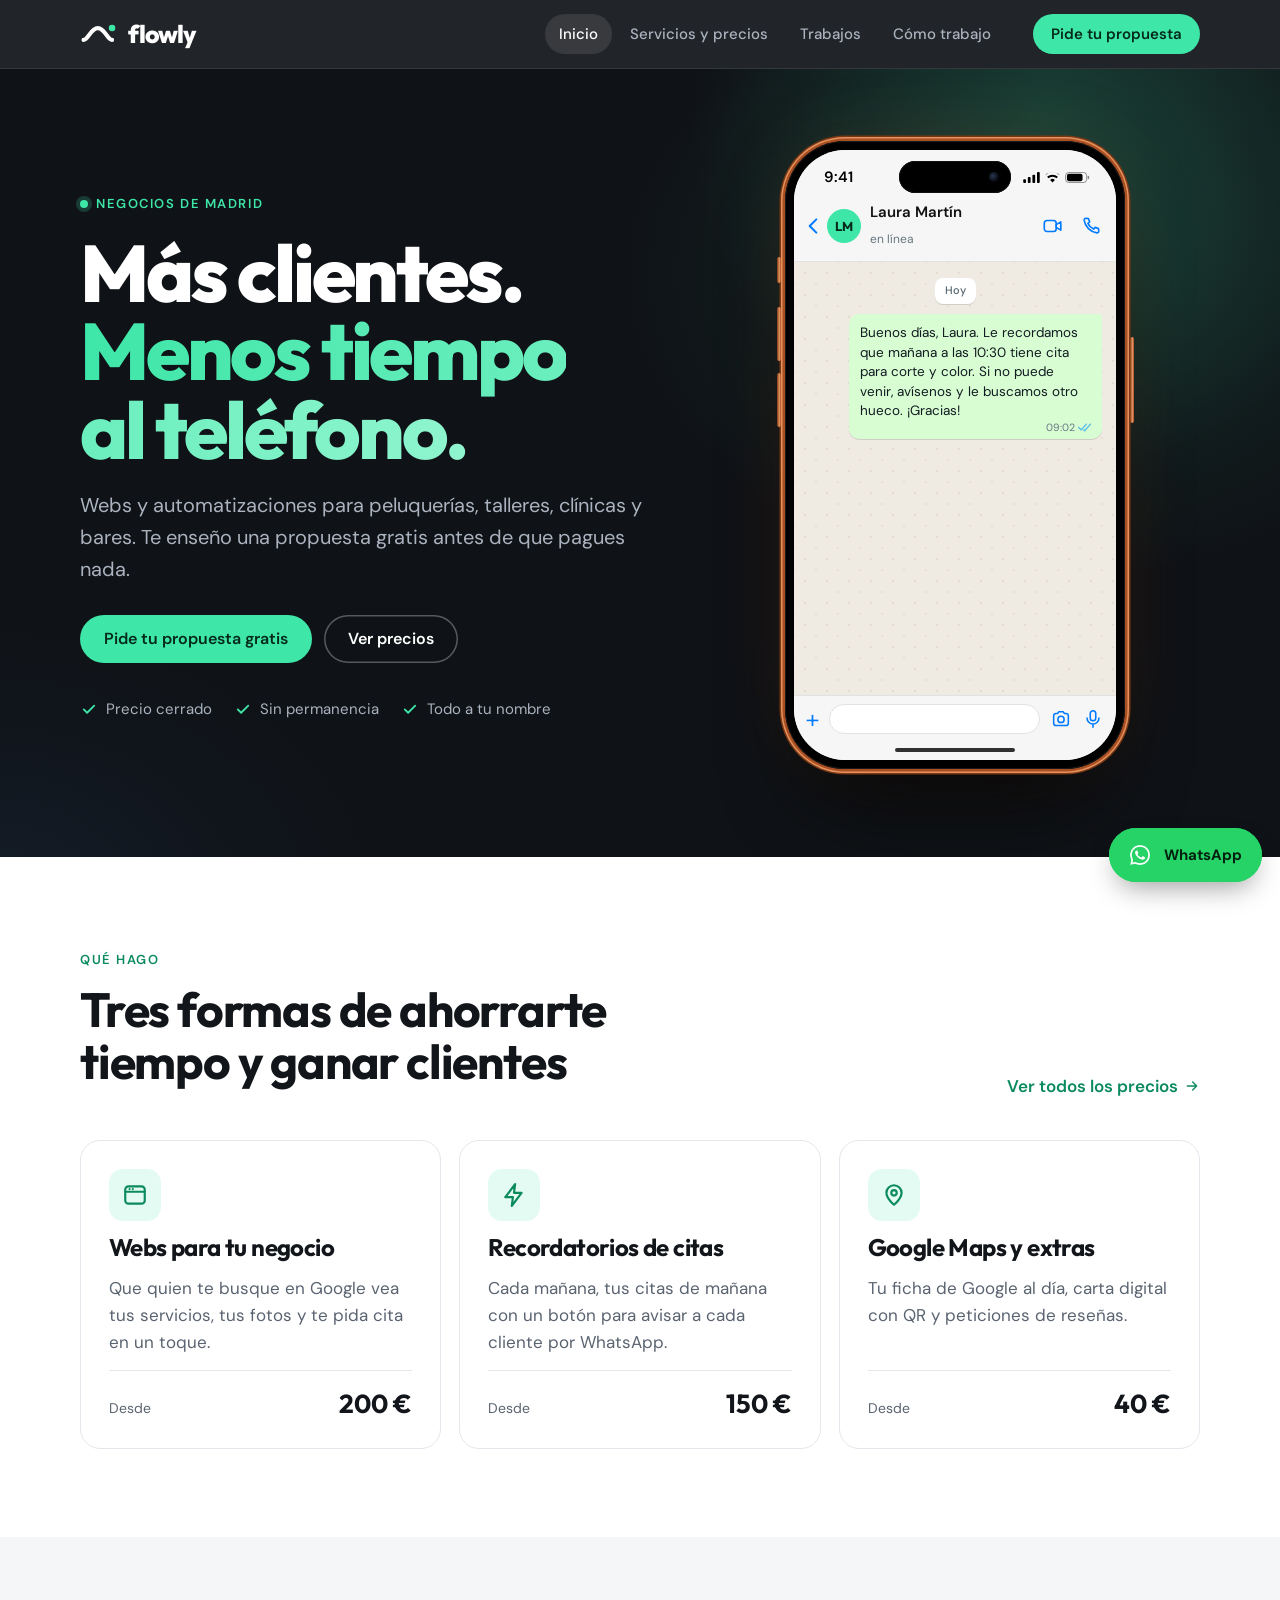
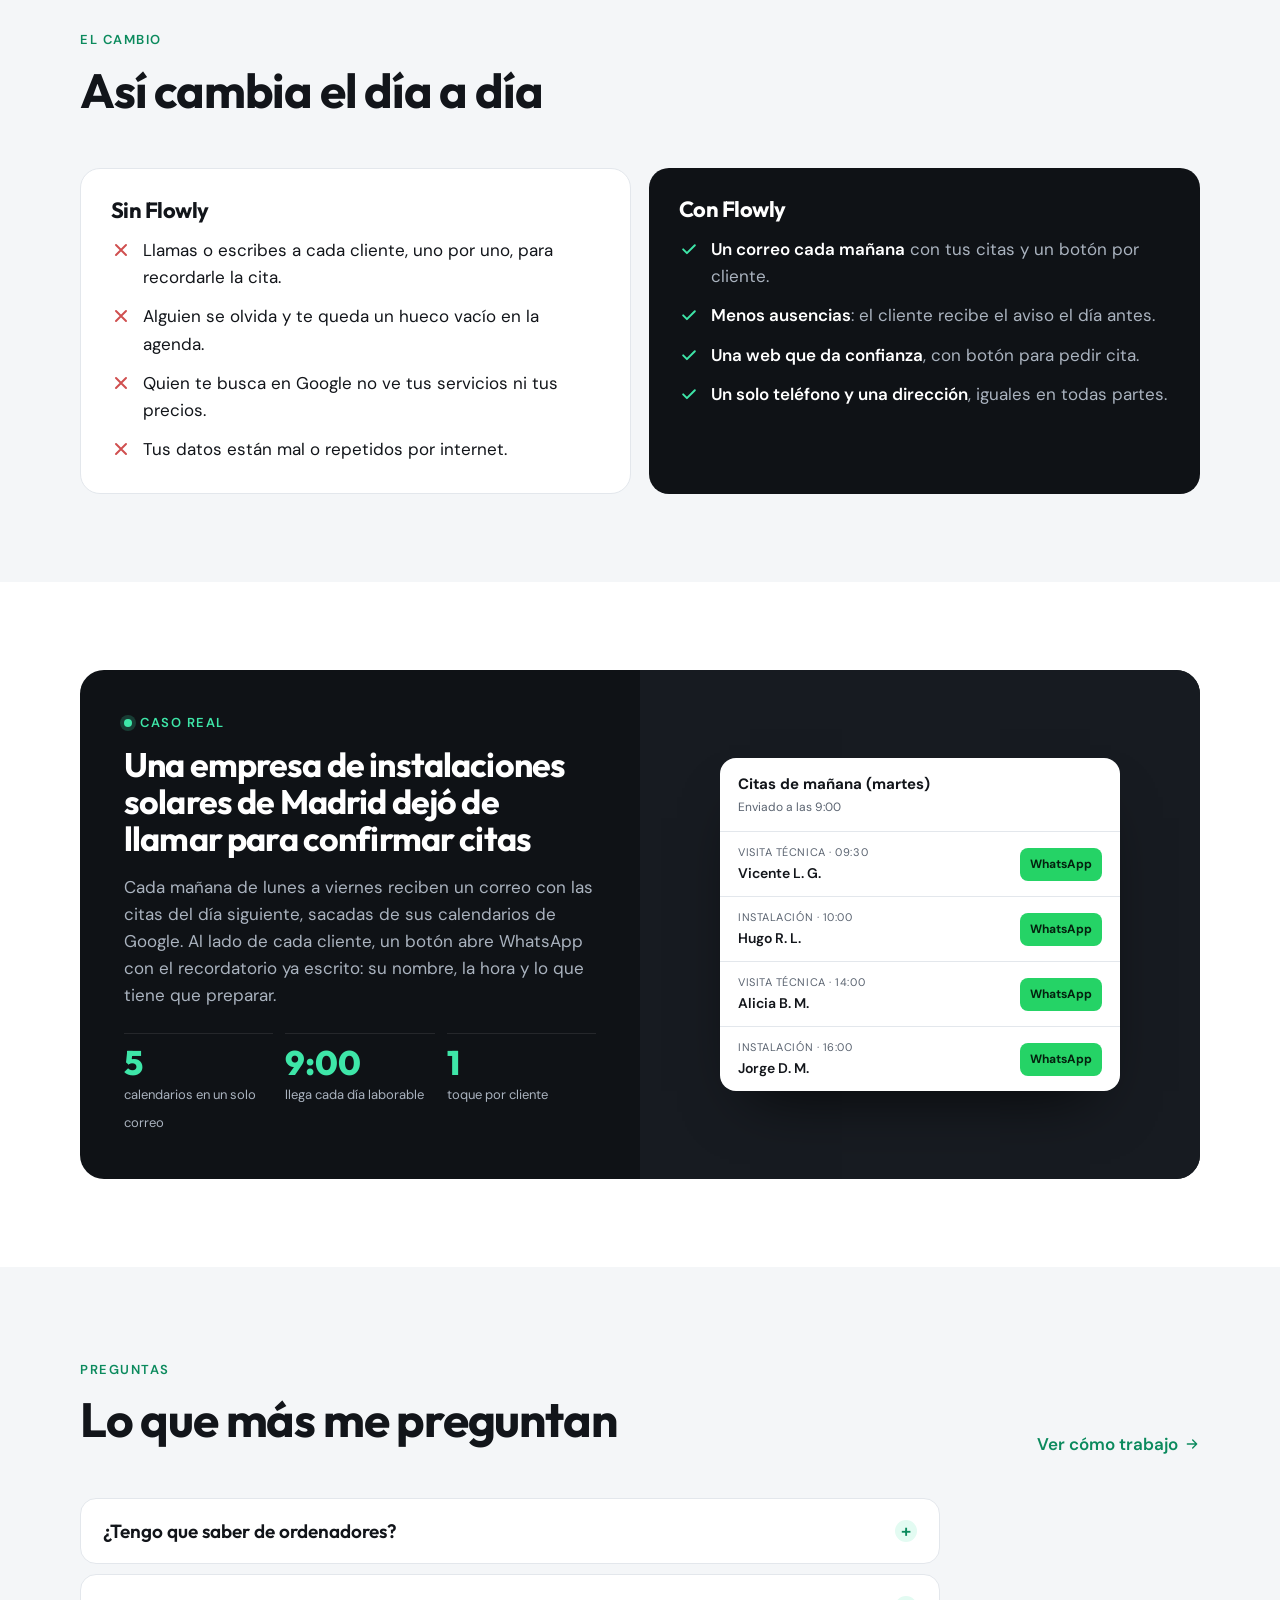
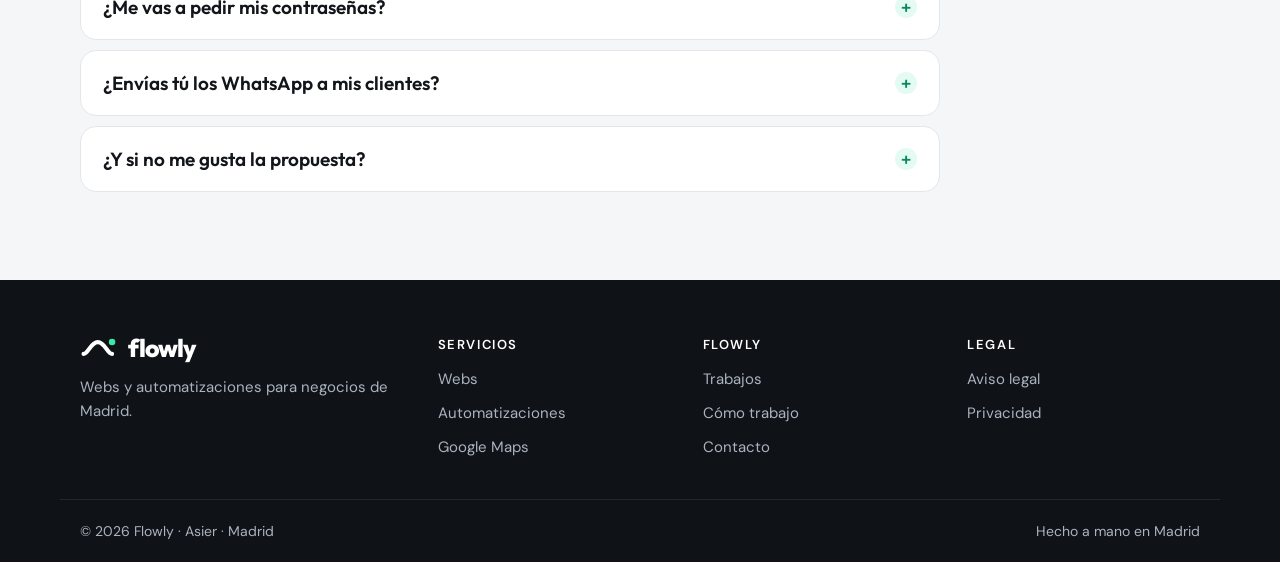
==== index.html @ 25e7a645 "Blindar portada en Safari móvil Co-Authored-By: Claude Opus 5.5 <noreply@anthropic.com> Claude-Sessi" ====
<!doctype html>
<html lang="es">
<head>
<meta charset="utf-8">
<meta name="viewport" content="width=device-width, initial-scale=1, viewport-fit=cover">
<title>Flowly · Webs y automatizaciones para negocios en Madrid</title>
<link rel="canonical" href="https://flowlydesign.es/">
<meta property="og:title" content="Flowly · Webs y automatizaciones para negocios">
<meta property="og:description" content="Webs y automatizaciones para negocios de Madrid. Propuesta gratis y precio cerrado.">
<meta property="og:url" content="https://flowlydesign.es/">
<meta property="og:type" content="website">
<meta property="og:locale" content="es_ES">
<meta name="theme-color" content="#0f1216">
<link rel="icon" href="data:image/svg+xml,%3Csvg xmlns='http://www.w3.org/2000/svg' viewBox='0 0 64 64'%3E%3Crect width='64' height='64' rx='14' fill='%230f1216'/%3E%3Cpath d='M10 44 C 20 44, 24 22, 34 22 S 46 40, 52 40' stroke='white' stroke-width='7' fill='none' stroke-linecap='round'/%3E%3Ccircle cx='52' cy='22' r='5.5' fill='%233ee6a8'/%3E%3C/svg%3E">
<script type="application/ld+json">{"@context": "https://schema.org", "@type": "ProfessionalService", "name": "Flowly", "url": "https://flowlydesign.es/", "description": "Webs y automatizaciones para negocios de Madrid.", "email": "flowlydesigns@gmail.com", "telephone": "+34695579930", "areaServed": "Madrid", "address": {"@type": "PostalAddress", "addressLocality": "Madrid", "addressCountry": "ES"}, "priceRange": "€€"}</script>
<meta name="description" content="Flowly: webs y automatizaciones para negocios de Madrid. Propuesta gratis y precio cerrado.">
<link rel="preconnect" href="https://fonts.googleapis.com">
<link rel="stylesheet" href="https://fonts.googleapis.com/css2?family=Outfit:wght@500;600;700;800&family=DM+Sans:opsz,wght@9..40,400;9..40,500;9..40,600;9..40,700&display=swap">
<style>
[hidden]{display:none!important}*,*::before,*::after{box-sizing:border-box}body{margin:0}
/* Web de varias páginas (vistas): cabecera fija con menú, cada vista con su portada; marca oscura + menta */
:root{
  --bg:#ffffff; --soft:#f4f6f8; --soft-2:#eceff3; --ink:#12151a; --ink-2:#2a3038; --muted:#5a6370; --line:#e3e7ec;
  --dark:#0f1216; --dark-2:#171b21; --dark-3:#20262e; --on-dark:#ffffff; --on-dark-muted:#aab3bf; --dark-line:rgba(255,255,255,.09);
  --mint:#3ee6a8; --mint-2:#2bd194; --mint-ink:#052a1c; --mint-soft:#e3fbf2; --accent:#0b8a5d; --wa:#25D366;
  --display:"Outfit",system-ui,-apple-system,sans-serif; --body:"DM Sans",system-ui,-apple-system,sans-serif;
  --r:16px; --shadow:0 1px 2px rgba(16,24,40,.04),0 12px 32px -12px rgba(16,24,40,.16);
  color-scheme:light;
}
@media (prefers-color-scheme:dark){:root:not([data-theme="light"]){
  --bg:#0d1014; --soft:#141820; --soft-2:#1a1f28; --ink:#eef2f6; --ink-2:#d3d9e0; --muted:#a0aab6; --line:#252c36;
  --dark:#080a0d; --dark-2:#12161c; --dark-3:#1b2129; --mint-soft:#0f2a20; --accent:#3ee6a8; --shadow:0 1px 2px rgba(0,0,0,.3),0 12px 32px -12px rgba(0,0,0,.6); color-scheme:dark}}
:root[data-theme="dark"]{--bg:#0d1014; --soft:#141820; --soft-2:#1a1f28; --ink:#eef2f6; --ink-2:#d3d9e0; --muted:#a0aab6; --line:#252c36; --dark:#080a0d; --dark-2:#12161c; --dark-3:#1b2129; --mint-soft:#0f2a20; --accent:#3ee6a8; --shadow:0 1px 2px rgba(0,0,0,.3),0 12px 32px -12px rgba(0,0,0,.6); color-scheme:dark}
*{box-sizing:border-box}
body{background:var(--bg);color:var(--ink);font:400 17px/1.6 var(--body);-webkit-font-smoothing:antialiased}
img,svg{max-width:100%}
a{color:var(--accent)}
:focus-visible{outline:3px solid var(--mint);outline-offset:3px;border-radius:8px}
h1,h2,h3,h4{font-family:var(--display);letter-spacing:-.025em;text-wrap:balance;margin:0;line-height:1.08}
p{margin:0}
.in{max-width:1160px;margin:0 auto;padding-left:max(20px,env(safe-area-inset-left,0px));padding-right:max(20px,env(safe-area-inset-right,0px))}
.sr{position:absolute;width:1px;height:1px;overflow:hidden;clip:rect(0 0 0 0);white-space:nowrap}

/* botones */
.btn{display:inline-flex;align-items:center;justify-content:center;gap:9px;font:600 16px/1 var(--body);text-decoration:none;border-radius:999px;padding:15px 24px;border:0;cursor:pointer;white-space:nowrap;min-height:48px}
.btn svg{width:18px;height:18px;flex:none}
.btn-mint{background:var(--mint);color:var(--mint-ink)}
.btn-dark{background:var(--ink);color:var(--bg)}
.btn-ghost{background:transparent;color:inherit;box-shadow:inset 0 0 0 1.5px currentColor}
.btn-ghost.on-dark{color:var(--on-dark);box-shadow:inset 0 0 0 1.5px rgba(255,255,255,.3)}
.btn-wa{background:var(--wa);color:#04210f}
.link{display:inline-flex;align-items:center;gap:6px;font-weight:600;text-decoration:none;color:var(--accent)}
.link svg{width:16px;height:16px;transition:transform .2s}
.link:hover svg{transform:translateX(3px)}
@media (prefers-reduced-motion:no-preference){.btn{transition:transform .18s,filter .18s,box-shadow .18s}.btn:hover{transform:translateY(-2px);filter:brightness(1.05)}}

/* cabecera */
body::before{content:"";position:fixed;inset:0 0 auto;height:env(safe-area-inset-top,0px);z-index:41;background:var(--dark)}
header{position:sticky;top:env(safe-area-inset-top,0px);z-index:40;background:color-mix(in srgb,var(--dark) 92%,transparent);backdrop-filter:saturate(1.4) blur(12px);-webkit-backdrop-filter:saturate(1.4) blur(12px);color:var(--on-dark);border-bottom:1px solid var(--dark-line)}
header .in{display:flex;align-items:center;gap:28px;height:68px}
.logo{display:flex;align-items:center;gap:10px;color:inherit;text-decoration:none;font:800 25px/1 var(--display);letter-spacing:-.05em}
.logo svg{width:38px;height:24px}
.nav{display:flex;gap:4px;margin-left:auto}
.nav a{color:var(--on-dark-muted);text-decoration:none;font-size:15px;font-weight:500;padding:8px 14px;border-radius:999px}
.nav a:hover{color:var(--on-dark);background:rgba(255,255,255,.06)}
.nav a[aria-current="page"]{color:var(--on-dark);background:rgba(255,255,255,.1)}
header .btn{padding:11px 18px;min-height:40px;font-size:15px}
.burger{display:none;margin-left:auto;width:44px;height:44px;border:0;border-radius:12px;background:rgba(255,255,255,.08);color:var(--on-dark);cursor:pointer;place-items:center}
.burger svg{width:22px;height:22px}
.burger path{transition:transform .4s cubic-bezier(.2,.7,.2,1),opacity .25s;transform-box:fill-box;transform-origin:center}
.burger[aria-expanded="true"] .l1{transform:translateY(5px) rotate(45deg)}
.burger[aria-expanded="true"] .l2{opacity:0;transform:scaleX(.2)}
.burger[aria-expanded="true"] .l3{transform:translateY(-5px) rotate(-45deg)}
header{transition:box-shadow .3s}
header.scrolled{box-shadow:0 10px 30px -18px rgba(0,0,0,.6)}
.mnav,header .mnav.in{display:none}
@media (max-width:900px){
  .nav,header .btn{display:none}
  .burger{display:grid}
  .mnav{display:flex;flex-direction:column;gap:4px;background:var(--dark);border-bottom:1px solid var(--dark-line);padding-block:8px 18px}
  .mnav a{color:var(--on-dark);text-decoration:none;font:600 20px var(--display);padding:12px 0;border-bottom:1px solid var(--dark-line)}
  .mnav a[aria-current="page"]{color:var(--mint)}
  .mnav .btn{margin-top:14px;align-self:stretch}
  header .mnav.in{height:auto;align-items:stretch;gap:4px}
  header .mnav.in{display:flex;max-height:0;overflow:hidden;padding-block:0;border-bottom-color:transparent;visibility:hidden;transition:max-height .5s cubic-bezier(.2,.7,.2,1),padding .5s cubic-bezier(.2,.7,.2,1),border-color .5s,visibility 0s .5s}
  header .mnav.in.open{max-height:520px;padding-block:8px 18px;border-bottom-color:var(--dark-line);visibility:visible;transition:max-height .55s cubic-bezier(.2,.7,.2,1),padding .55s cubic-bezier(.2,.7,.2,1),border-color .5s,visibility 0s}
  .mnav a{opacity:0;transform:translateY(-10px);transition:opacity .3s,transform .3s}
  .mnav.open a{opacity:1;transform:none;transition:opacity .45s,transform .5s cubic-bezier(.2,.7,.2,1);transition-delay:calc(var(--i,0)*45ms + 90ms)}
  .mnav .btn{display:inline-flex!important}
}

/* vistas */
.view{animation:none}
@media (prefers-reduced-motion:no-preference){.view.enter{animation:enter .45s cubic-bezier(.2,.7,.2,1)}}
@keyframes enter{from{opacity:.0;transform:translateY(10px)}to{opacity:1;transform:none}}

/* portadas */
.hero{background:var(--dark);color:var(--on-dark);position:relative;overflow:hidden}
.hero::before{content:"";position:absolute;inset:-40% -10% auto auto;width:720px;height:720px;border-radius:50%;background:radial-gradient(closest-side,rgba(62,230,168,.16),transparent);pointer-events:none}
.hero .in{position:relative}
.eyebrow{display:inline-flex;align-items:center;gap:8px;font:600 13px var(--body);letter-spacing:.12em;text-transform:uppercase;color:var(--mint)}
.eyebrow::before{content:"";width:8px;height:8px;border-radius:50%;background:var(--mint);box-shadow:0 0 0 4px rgba(62,230,168,.2)}
.page-hero{padding-block:72px 64px}
.page-hero h1{font-size:clamp(38px,5.6vw,64px);font-weight:700;margin:16px 0 14px;max-width:16ch}
.page-hero p{font-size:19px;color:var(--on-dark-muted);max-width:56ch}
.crumbs{font-size:14px;color:var(--on-dark-muted)}
.crumbs a{color:var(--on-dark-muted);text-decoration:none}
.crumbs a:hover{color:var(--on-dark)}

.home-hero{padding-block:72px 88px}
.home-hero .in{display:grid;grid-template-columns:minmax(0,1.08fr) minmax(0,.92fr);gap:56px;align-items:center}
.home-hero h1{font-size:clamp(44px,6.6vw,80px);font-weight:800;margin:18px 0 20px;letter-spacing:-.04em;line-height:.98}
.home-hero h1 span{color:var(--mint)}
.home-hero .sub{font-size:20px;color:var(--on-dark-muted);max-width:46ch;margin-bottom:30px}
.cta{display:flex;flex-wrap:wrap;gap:12px}
.proof{display:flex;flex-wrap:wrap;gap:10px 22px;margin-top:34px;font-size:15px;color:var(--on-dark-muted)}
.proof span{display:inline-flex;align-items:center;gap:8px}
.proof svg{width:18px;height:18px;color:var(--mint)}
@media (max-width:900px){.home-hero .in{grid-template-columns:minmax(0,1fr)}.home-hero{padding-block:48px 64px}}

/* teléfono */
.device{justify-self:center;position:relative;width:min(100%,360px)}
.phone{background:#0a0c10;border-radius:38px;padding:12px;box-shadow:0 0 0 1.5px #2a313b,0 40px 80px -30px rgba(0,0,0,.8)}
.screen{background:#0b141a;border-radius:28px;overflow:hidden;min-height:540px;display:flex;flex-direction:column}
.wa-head{background:#1f2c34;color:#e9edef;display:flex;align-items:center;gap:10px;padding:14px 16px}
.av{width:36px;height:36px;border-radius:50%;background:var(--mint);color:var(--mint-ink);display:grid;place-items:center;font:700 15px var(--display);flex:none}
.wa-head b{display:block;font-size:15px;font-weight:600}
.wa-head small{font-size:12px;color:#8696a0}
.chat{flex:1;padding:16px 14px;display:flex;flex-direction:column;gap:10px;background:#0b141a;background-image:radial-gradient(rgba(255,255,255,.035) 1px,transparent 1px);background-size:18px 18px}
.day{align-self:center;font-size:11px;color:#8696a0;background:#182229;border-radius:8px;padding:4px 10px}
.msg{max-width:86%;font-size:14px;line-height:1.45;padding:9px 11px 18px;border-radius:10px;position:relative;color:#e9edef}
.msg.out{align-self:flex-end;background:#005c4b;border-top-right-radius:2px}
.msg.in{align-self:flex-start;background:#202c33;border-top-left-radius:2px}
.msg time{position:absolute;right:9px;bottom:4px;font-size:10.5px;color:rgba(233,237,239,.6)}
.float{position:absolute;left:-46px;bottom:70px;background:var(--bg);color:var(--ink);border-radius:16px;padding:14px 16px;box-shadow:var(--shadow);display:flex;gap:12px;align-items:center;max-width:250px}
.float .ic{width:40px;height:40px;border-radius:12px;background:var(--mint-soft);color:var(--accent);display:grid;place-items:center;flex:none}
.float .ic svg{width:22px;height:22px}
.float b{display:block;font:700 15px var(--display)}
.float small{font-size:13px;color:var(--muted)}
@media (max-width:520px){.float{left:auto;right:-6px;bottom:-26px}}
@media (prefers-reduced-motion:no-preference){.phone{animation:bob 7s ease-in-out infinite}@keyframes bob{50%{transform:translateY(-8px)}}}

/* secciones */
section{padding-block:88px}
.soft{background:var(--soft)}
.sec-head{display:flex;flex-wrap:wrap;align-items:flex-end;justify-content:space-between;gap:16px 40px;margin-bottom:40px}
.sec-head>div{max-width:640px}
.sec-head h2{font-size:clamp(32px,4.2vw,48px);font-weight:700;margin:12px 0 12px}
.sec-head p{color:var(--muted);font-size:18px}
.kicker{font:600 13px var(--body);letter-spacing:.12em;text-transform:uppercase;color:var(--accent)}

/* tarjetas de servicio (inicio) */
.svc-grid{display:grid;grid-template-columns:repeat(3,minmax(0,1fr));gap:18px}
@media (max-width:900px){.svc-grid{grid-template-columns:1fr}}
.svc{background:var(--bg);border:1px solid var(--line);border-radius:20px;padding:28px;display:flex;flex-direction:column;gap:14px;text-decoration:none;color:inherit;transition:border-color .2s,box-shadow .2s,transform .2s}
.svc:hover{border-color:color-mix(in srgb,var(--mint) 60%,var(--line));box-shadow:var(--shadow);transform:translateY(-3px)}
.svc .ic{width:52px;height:52px;border-radius:14px;background:var(--mint-soft);color:var(--accent);display:grid;place-items:center}
.svc .ic svg{width:26px;height:26px}
.svc h3{font-size:24px}
.svc p{color:var(--muted)}
.svc .from{margin-top:auto;display:flex;align-items:baseline;justify-content:space-between;gap:12px;padding-top:16px;border-top:1px solid var(--line)}
.svc .from small{color:var(--muted);font-size:14px}
.svc .from b{font:700 26px var(--display)}

/* antes / después */
.ba{display:grid;grid-template-columns:repeat(2,minmax(0,1fr));gap:18px}
@media (max-width:760px){.ba{grid-template-columns:1fr}}
.ba-col{border-radius:20px;padding:30px;display:flex;flex-direction:column;gap:14px}
.ba-col.before{background:var(--bg);border:1px solid var(--line)}
.ba-col.after{background:var(--dark);color:var(--on-dark)}
.ba-col h3{font-size:22px;display:flex;align-items:center;gap:10px}
.ba-col ul{list-style:none;margin:0;padding:0;display:flex;flex-direction:column;gap:12px}
.ba-col li{display:flex;gap:12px;align-items:flex-start}
.ba-col li svg{width:20px;height:20px;flex:none;margin-top:3px}
.before li svg{color:#d05050}
.after li svg{color:var(--mint)}
.after li{color:var(--on-dark-muted)}
.after li b{color:var(--on-dark);font-weight:600}

/* caso real */
.case-real{display:grid;grid-template-columns:minmax(0,1fr) minmax(0,1fr);gap:0;border-radius:24px;overflow:hidden;background:var(--dark);color:var(--on-dark)}
.case-real .txt{padding:44px;display:flex;flex-direction:column;gap:16px}
.case-real h3{font-size:clamp(26px,3vw,34px)}
.case-real p{color:var(--on-dark-muted)}
.stats{display:grid;grid-template-columns:repeat(3,minmax(0,1fr));gap:12px;margin-top:8px}
.stat{border-top:1px solid var(--dark-line);padding-top:12px}
.stat b{display:block;font:800 34px/1 var(--display);color:var(--mint)}
.stat small{font-size:13px;color:var(--on-dark-muted)}
.mail{background:var(--dark-2);padding:36px;display:flex;align-items:center;justify-content:center}
.mailbox{width:100%;max-width:400px;background:var(--bg);color:var(--ink);border-radius:16px;box-shadow:0 30px 60px -30px rgba(0,0,0,.8);overflow:hidden}
.mailbox .mh{padding:14px 18px;border-bottom:1px solid var(--line);display:flex;flex-direction:column;gap:2px}
.mailbox .mh b{font-size:15px}
.mailbox .mh small{font-size:12px;color:var(--muted)}
.mrow{padding:12px 18px;border-bottom:1px solid var(--line);display:flex;align-items:center;justify-content:space-between;gap:10px}
.mrow:last-child{border-bottom:0}
.mrow div{display:flex;flex-direction:column;min-width:0}
.mrow div small{font-size:11px;color:var(--muted);text-transform:uppercase;letter-spacing:.05em}
.mrow div span{font-size:14px;font-weight:600;white-space:nowrap;overflow:hidden;text-overflow:ellipsis}
.mrow .wabtn{flex:none;background:var(--wa);color:#04210f;font-size:12px;font-weight:700;border-radius:8px;padding:7px 10px}
@media (max-width:900px){.case-real{grid-template-columns:1fr}.case-real .txt{padding:32px}.mail{padding:24px}}

/* banda CTA */
.band{background:var(--mint);color:var(--mint-ink)}
.band .in{display:flex;flex-wrap:wrap;align-items:center;justify-content:space-between;gap:24px;padding-block:52px}
.band h2{font-size:clamp(28px,3.6vw,42px);font-weight:800;letter-spacing:-.03em}
.band p{margin-top:8px;font-size:18px;opacity:.85}

/* precios */
.tabs{display:inline-flex;gap:4px;background:var(--soft-2);border-radius:999px;padding:5px;margin-bottom:32px;flex-wrap:wrap}
.tabs button{border:0;background:transparent;color:var(--muted);font:600 15px var(--body);padding:11px 20px;border-radius:999px;cursor:pointer;min-height:44px}
.tabs button[aria-selected="true"]{background:var(--bg);color:var(--ink);box-shadow:0 1px 3px rgba(16,24,40,.12)}
.plans{display:grid;grid-template-columns:repeat(3,minmax(0,1fr));gap:18px;align-items:stretch}
@media (max-width:980px){.plans{grid-template-columns:1fr}}
.plan{position:relative;background:var(--bg);border:1px solid var(--line);border-radius:22px;padding:30px;display:flex;flex-direction:column;gap:18px}
.plan.feat{background:var(--dark);color:var(--on-dark);border-color:var(--dark)}
.plan .badge{position:absolute;top:-12px;left:30px;background:var(--mint);color:var(--mint-ink);font-size:12px;font-weight:700;letter-spacing:.06em;text-transform:uppercase;border-radius:999px;padding:5px 12px}
.plan h3{font-size:24px}
.plan .desc{color:var(--muted);font-size:15px;min-height:48px}
.plan.feat .desc{color:var(--on-dark-muted)}
.amount{display:flex;align-items:baseline;gap:8px;flex-wrap:wrap}
.amount b{font:800 52px/1 var(--display);letter-spacing:-.03em;font-variant-numeric:tabular-nums}
.amount small{font-size:15px;color:var(--muted)}
.plan.feat .amount small{color:var(--on-dark-muted)}
.plan ul{list-style:none;margin:0;padding:18px 0 0;border-top:1px solid var(--line);display:flex;flex-direction:column;gap:11px;font-size:15px}
.plan.feat ul{border-color:var(--dark-line)}
.plan li{display:flex;gap:10px;align-items:flex-start}
.plan li svg{width:18px;height:18px;flex:none;margin-top:3px;color:var(--accent)}
.plan.feat li svg{color:var(--mint)}
.plan .btn{margin-top:auto}
.extras{margin-top:40px;display:grid;grid-template-columns:repeat(2,minmax(0,1fr));gap:18px}
@media (max-width:760px){.extras{grid-template-columns:1fr}}
.extra{border:1px solid var(--line);border-radius:18px;padding:22px 24px;display:flex;justify-content:space-between;align-items:center;gap:16px;background:var(--bg)}
.extra div{display:flex;flex-direction:column;min-width:0}
.extra b{font-weight:600;font-size:18px}
.extra small{color:var(--muted);font-size:15px}
.extra .p{font:700 26px var(--display);white-space:nowrap}
.fine{margin-top:22px;font-size:14px;color:var(--muted)}

/* calculadora */
.calc{display:grid;grid-template-columns:minmax(0,1.3fr) minmax(0,.7fr);gap:24px;align-items:start}
@media (max-width:900px){.calc{grid-template-columns:1fr}}
.opts{display:flex;flex-direction:column;gap:10px}
.opt{display:flex;align-items:center;gap:14px;background:var(--bg);border:1.5px solid var(--line);border-radius:16px;padding:16px 18px;cursor:pointer;transition:border-color .15s,background .15s}
.opt:has(input:checked){border-color:var(--accent);background:var(--mint-soft)}
.opt input{width:22px;height:22px;accent-color:var(--accent);flex:none}
.opt div{flex:1;display:flex;flex-direction:column;min-width:0}
.opt b{font-weight:600}
.opt small{color:var(--muted);font-size:14px}
.opt .p{font:700 19px var(--display);white-space:nowrap}
.total{position:sticky;top:96px;background:var(--dark);color:var(--on-dark);border-radius:20px;padding:28px;display:flex;flex-direction:column;gap:14px}
.total .lbl{font-size:14px;color:var(--on-dark-muted)}
.total .sum{font:800 56px/1 var(--display);letter-spacing:-.03em;font-variant-numeric:tabular-nums}
.total .mo{color:var(--mint);font-weight:600;min-height:1.6em}
.total .save{font-size:14px;color:var(--on-dark-muted);min-height:1.4em}

/* trabajos */
.filters{display:flex;flex-wrap:wrap;gap:8px;margin-bottom:28px}
.filters button{border:1.5px solid var(--line);background:var(--bg);color:var(--ink);font:600 15px var(--body);padding:10px 18px;border-radius:999px;cursor:pointer;min-height:44px}
.filters button[aria-pressed="true"]{background:var(--ink);border-color:var(--ink);color:var(--bg)}
.works{display:grid;grid-template-columns:repeat(2,minmax(0,1fr));gap:22px}
@media (max-width:820px){.works{grid-template-columns:1fr}}
.work{background:var(--bg);border:1px solid var(--line);border-radius:22px;overflow:hidden;display:flex;flex-direction:column}
.browser{background:var(--b1);padding:22px 22px 0;aspect-ratio:16/10;display:flex}
.bwin{flex:1;background:var(--b2);border-radius:12px 12px 0 0;overflow:hidden;display:flex;flex-direction:column;box-shadow:0 20px 40px -20px rgba(0,0,0,.4)}
.bbar{height:28px;background:rgba(0,0,0,.06);display:flex;align-items:center;gap:6px;padding:0 10px;flex:none}
.bbar i{width:8px;height:8px;border-radius:50%;background:rgba(0,0,0,.18)}
.bbar span{margin-left:10px;flex:1;height:14px;border-radius:7px;background:rgba(0,0,0,.07);font-size:9px;line-height:14px;padding-left:8px;color:rgba(0,0,0,.45);font-family:var(--body)}
.bnav{display:flex;align-items:center;justify-content:space-between;padding:10px 16px;font:700 13px var(--display);color:var(--b3)}
.bnav em{font-style:normal;font-size:9px;font-weight:600;color:var(--b2);background:var(--b3);border-radius:999px;padding:4px 9px}
.bhero{padding:8px 16px 0;display:grid;grid-template-columns:1.2fr .8fr;gap:12px;flex:1}
.bhero h4{font:800 clamp(16px,2.4vw,24px)/1.05 var(--display);color:var(--b3);letter-spacing:-.03em}
.bhero p{font-size:9.5px;line-height:1.4;color:var(--b4);margin-top:6px}
.bhero .pill{display:inline-block;margin-top:8px;font-size:9px;font-weight:700;color:var(--b2);background:var(--b3);border-radius:6px;padding:5px 8px}
.bimg{border-radius:10px;background:var(--b5);position:relative;overflow:hidden}
.bimg::after{content:"";position:absolute;inset:auto 10% 12% 10%;height:40%;border-radius:8px;background:rgba(255,255,255,.18)}
.bcards{display:grid;grid-template-columns:repeat(3,minmax(0,1fr));gap:6px;padding:10px 16px 12px}
.bcards span{height:30px;border-radius:6px;background:var(--b6)}
.work-b{padding:24px 26px 26px;display:flex;flex-direction:column;gap:10px}
.chips{display:flex;flex-wrap:wrap;gap:6px}
.chip{font-size:12.5px;font-weight:600;color:var(--accent);background:var(--mint-soft);border-radius:999px;padding:4px 10px}
.chip.g{color:var(--muted);background:var(--soft-2)}
.work h3{font-size:24px}
.work p{color:var(--muted)}
.work details{border-top:1px solid var(--line);margin-top:6px;padding-top:4px}
.work summary{cursor:pointer;list-style:none;font-weight:600;color:var(--accent);padding:8px 0;display:flex;align-items:center;gap:6px}
.work summary::-webkit-details-marker{display:none}
.work summary svg{width:16px;height:16px;transition:transform .2s}
.work details[open] summary svg{transform:rotate(180deg)}
.work details ul{margin:4px 0 6px;padding-left:20px;color:var(--muted);display:flex;flex-direction:column;gap:6px;font-size:15px}
.note-demo{margin-top:22px;font-size:14px;color:var(--muted)}

/* proceso */
.timeline{list-style:none;margin:0;padding:0;display:flex;flex-direction:column;gap:0;max-width:860px}
.timeline li{display:grid;grid-template-columns:56px minmax(0,1fr);gap:22px;position:relative;padding-bottom:40px}
.timeline li:last-child{padding-bottom:0}
.timeline li::before{content:"";position:absolute;left:27px;top:56px;bottom:0;width:2px;background:var(--line)}
.timeline li:last-child::before{display:none}
.num{width:56px;height:56px;border-radius:50%;background:var(--dark);color:var(--mint);display:grid;place-items:center;font:800 22px var(--display)}
.timeline h3{font-size:26px;margin:10px 0 8px;display:flex;flex-wrap:wrap;align-items:center;gap:10px}
.timeline h3 small{font:600 13px var(--body);letter-spacing:.04em;color:var(--accent);background:var(--mint-soft);border-radius:999px;padding:4px 10px}
.timeline p{color:var(--muted);max-width:60ch}
.need{display:grid;grid-template-columns:repeat(3,minmax(0,1fr));gap:18px}
@media (max-width:900px){.need{grid-template-columns:1fr}}
.need div{background:var(--bg);border:1px solid var(--line);border-radius:18px;padding:24px;display:flex;flex-direction:column;gap:8px}
.need .ic{width:44px;height:44px;border-radius:12px;background:var(--mint-soft);color:var(--accent);display:grid;place-items:center}
.need .ic svg{width:22px;height:22px}
.need h3{font-size:20px}
.need p{color:var(--muted);font-size:15px}
.guar{display:grid;grid-template-columns:repeat(3,minmax(0,1fr));gap:28px}
@media (max-width:900px){.guar{grid-template-columns:1fr}}
.guar div{border-top:3px solid var(--mint);padding-top:16px}
.guar h3{font-size:22px;margin-bottom:6px}
.guar p{color:var(--muted)}

/* FAQ */
.faq{display:flex;flex-direction:column;gap:10px;max-width:860px}
.faq details{border:1px solid var(--line);border-radius:16px;background:var(--bg);padding:0 22px}
.faq summary{cursor:pointer;list-style:none;font:600 19px var(--display);padding:20px 36px 20px 0;position:relative}
.faq summary::-webkit-details-marker{display:none}
.faq summary::after{content:"";position:absolute;right:0;top:50%;width:22px;height:22px;margin-top:-11px;background:var(--mint-soft);border-radius:50%;}
.faq summary::before{content:"+";position:absolute;right:6px;top:50%;transform:translateY(-52%);font:600 18px/1 var(--body);color:var(--accent);z-index:1}
.faq details[open] summary::before{content:"–"}
.faq details p{color:var(--muted);padding-bottom:20px;max-width:70ch}

/* contacto */
.contact-grid{display:grid;grid-template-columns:minmax(0,1.15fr) minmax(0,.85fr);gap:28px;align-items:start}
@media (max-width:900px){.contact-grid{grid-template-columns:1fr}}
form.card{background:var(--bg);border:1px solid var(--line);border-radius:22px;padding:30px;display:flex;flex-direction:column;gap:16px;box-shadow:var(--shadow)}
.row2{display:grid;grid-template-columns:repeat(2,minmax(0,1fr));gap:14px}
@media (max-width:560px){.row2{grid-template-columns:1fr}}
label.f{display:flex;flex-direction:column;gap:6px;font-size:14px;font-weight:600;color:var(--ink-2)}
input,select,textarea{font:inherit;font-size:16px;color:var(--ink);background:var(--soft);border:1.5px solid var(--line);border-radius:12px;padding:12px 14px;width:100%}
input:focus,select:focus,textarea:focus{outline:none;border-color:var(--accent);background:var(--bg)}
textarea{min-height:120px;resize:vertical}
.checks{display:flex;flex-wrap:wrap;gap:8px}
.checks label{display:inline-flex;align-items:center;gap:8px;border:1.5px solid var(--line);border-radius:999px;padding:9px 14px;font-size:15px;font-weight:500;cursor:pointer;min-height:44px}
.checks label:has(input:checked){border-color:var(--accent);background:var(--mint-soft);color:var(--accent)}
.checks input{width:auto;accent-color:var(--accent)}
.form-msg{font-size:14px;color:var(--muted);min-height:1.4em}
.form-msg.err{color:#c03b3b}
.side{display:flex;flex-direction:column;gap:14px}
.side .box{background:var(--dark);color:var(--on-dark);border-radius:22px;padding:28px;display:flex;flex-direction:column;gap:14px}
.side .box h3{font-size:24px}
.side .box p{color:var(--on-dark-muted)}
.cline{display:flex;align-items:center;gap:12px;padding:12px 0;border-top:1px solid var(--dark-line)}
.cline .ic{width:40px;height:40px;border-radius:12px;background:rgba(62,230,168,.12);color:var(--mint);display:grid;place-items:center;flex:none}
.cline .ic svg{width:20px;height:20px}
.cline div{display:flex;flex-direction:column;min-width:0}
.cline small{font-size:12px;color:var(--on-dark-muted);text-transform:uppercase;letter-spacing:.08em}
.cline span{font-weight:600;user-select:all;overflow-wrap:anywhere}
.side .mini{border:1px solid var(--line);border-radius:18px;padding:20px 22px;display:flex;flex-direction:column;gap:6px}
.side .mini b{font-family:var(--display);font-size:18px}
.side .mini p{color:var(--muted);font-size:15px}


/* ===== mejoras v5: movimiento suave ===== */
.home-hero::after{content:"";position:absolute;inset:-30%;background:radial-gradient(30% 35% at 70% 35%,rgba(62,230,168,.13),transparent 70%),radial-gradient(28% 32% at 18% 85%,rgba(70,150,255,.08),transparent 70%);pointer-events:none;z-index:0}
.home-hero .in{z-index:1}
@media (prefers-reduced-motion:no-preference){.home-hero::after{animation:drift 16s ease-in-out infinite alternate}@keyframes drift{to{transform:translate(-6%,4%) rotate(8deg)}}}
.home-hero h1 span{background:linear-gradient(90deg,var(--mint),#8ff5cf,var(--mint));background-size:200% 100%;-webkit-background-clip:text;background-clip:text;color:transparent}
@media (prefers-reduced-motion:no-preference){.home-hero h1 span{animation:shine 6s linear infinite}@keyframes shine{to{background-position:-200% 0}}}
/* chat animado */
.typing{align-self:flex-start;background:#202c33;border-radius:10px;border-top-left-radius:2px;padding:12px 14px;display:flex;gap:4px}
.typing.me{align-self:flex-end;background:#005c4b;border-radius:10px;border-top-right-radius:2px}
.typing i{width:7px;height:7px;border-radius:50%;background:rgba(233,237,239,.6);animation:dot 1s infinite}
.typing i:nth-child(2){animation-delay:.15s}.typing i:nth-child(3){animation-delay:.3s}
@keyframes dot{0%,60%,100%{transform:none;opacity:.5}30%{transform:translateY(-4px);opacity:1}}
.chat.play .msg,.chat.play+.x{opacity:0}
.chat .msg.pop{animation:pop .45s cubic-bezier(.2,.9,.3,1.2) both}
@keyframes pop{from{opacity:0;transform:translateY(10px) scale(.96)}to{opacity:1;transform:none}}
.device.play .float{opacity:0;transform:translateY(12px) scale(.95)}
.device .float{transition:opacity .5s,transform .6s cubic-bezier(.2,.9,.3,1.2)}
.device.play .float.pop{opacity:1;transform:none}
/* aparecer al hacer scroll */
.rv{opacity:0;transform:translateY(22px);transition:opacity .8s cubic-bezier(.2,.7,.2,1),transform .8s cubic-bezier(.2,.7,.2,1);transition-delay:var(--d,0s)}
.rv.on{opacity:1;transform:none}
@media (prefers-reduced-motion:reduce){.rv{opacity:1;transform:none;transition:none}}
.svc,.work,.plan{transition:transform .35s cubic-bezier(.2,.7,.2,1),box-shadow .35s,opacity .8s cubic-bezier(.2,.7,.2,1)}
@media (hover:hover){.svc:hover,.work:hover,.plan:hover{transform:translateY(-5px);box-shadow:0 24px 48px -24px rgba(16,24,40,.28)}}
/* ilustraciones de las webs de muestra */
.bimg svg{position:absolute;inset:0;width:100%;height:100%}
.bimg::after{display:none}
.bcards span{background:linear-gradient(var(--b5),var(--b5)) 8px 8px/10px 10px no-repeat,linear-gradient(rgba(0,0,0,.14),rgba(0,0,0,.14)) 24px 9px/55% 4px no-repeat,linear-gradient(rgba(0,0,0,.08),rgba(0,0,0,.08)) 24px 17px/35% 4px no-repeat,var(--b6)}


/* iPhone moderno */
.device{width:min(100%,340px)}
.phone{position:relative;background:#000;border-radius:60px;padding:9px;box-shadow:0 0 0 2.5px #a94f22,0 0 0 4px #e3925f,0 0 0 5.5px #7a3814,inset 0 0 0 1px #1a1a1a,0 50px 90px -35px rgba(0,0,0,.9),0 0 90px -25px rgba(227,120,60,.25)}
.phone .sb{position:absolute;width:4px;background:linear-gradient(90deg,#7a3814,#e3925f 60%,#a94f22);border-radius:2px}
.phone .sb1{left:-8.5px;top:116px;height:26px}.phone .sb2{left:-8.5px;top:166px;height:54px}.phone .sb3{left:-8.5px;top:232px;height:54px}.phone .sb4{right:-8.5px;top:196px;height:86px}
.screen{border-radius:51px;min-height:610px;position:relative}
.screen::after{content:"";position:absolute;left:50%;bottom:8px;width:120px;height:4.5px;margin-left:-60px;border-radius:3px;background:rgba(255,255,255,.75);z-index:3}
.status{display:flex;align-items:center;justify-content:space-between;padding:14px 26px 6px 30px;background:#1f2c34;color:#fff;position:relative;height:46px}
.status b{font:600 15px/1 -apple-system,"SF Pro Text",var(--body);letter-spacing:-.01em}
.island{position:absolute;left:50%;top:11px;width:112px;height:32px;margin-left:-56px;background:#000;border-radius:20px;box-shadow:inset 0 0 0 1px #111}.island::after{content:"";position:absolute;right:12px;top:50%;width:10px;height:10px;margin-top:-5px;border-radius:50%;background:radial-gradient(circle at 40% 40%,#2a3550,#05070c 70%)}
.sicons{display:flex;gap:5px;align-items:center}
.sicons svg{height:11px;width:auto;fill:#fff;color:#fff}
.sicons svg:first-child{width:17px}.sicons svg:nth-child(2){width:15px}.sicons svg:last-child{width:25px}
.wa-head{padding:6px 16px 12px}
.chat{padding-bottom:30px}
@media (max-width:520px){.screen{min-height:540px}}


/* chat estilo WhatsApp iPhone (modo claro) */
.screen{background:#efeae2}
.status{background:#f6f6f6;color:#000}
.status b{color:#000}.sicons svg{fill:#000;color:#000}
.wa-head{background:#f6f6f6;color:#111;border-bottom:1px solid #e2e2e2;padding:4px 14px 10px;gap:9px}
.wa-head .back{width:10px;height:18px;color:#007aff;flex:none}
.wa-head .av{width:34px;height:34px;font-size:13px}
.wa-head b{color:#111;font-size:15px}.wa-head small{color:#667781}
.wa-head>div{flex:1;min-width:0}
.wa-head .hic{display:flex;gap:16px;color:#007aff}.wa-head .hic svg{width:22px;height:22px}
.chat{background-color:#efeae2;background-image:radial-gradient(rgba(120,100,70,.10) 1.2px,transparent 1.3px),radial-gradient(rgba(120,100,70,.07) 1px,transparent 1.1px);background-size:22px 22px,22px 22px;background-position:0 0,11px 11px;padding-bottom:12px}
.day{background:#fff;color:#54656f;box-shadow:0 1px .5px rgba(11,20,26,.13);font-weight:500}
.home-hero .msg.in{display:block;margin:0;padding:9px 11px 18px;max-width:86%;gap:0}
.msg{width:fit-content;color:#111b21;box-shadow:0 1px .5px rgba(11,20,26,.13);font-size:13.5px}
.msg.out{background:#d9fdd3}
.msg.in{background:#fff}
.msg time{color:#667781;display:inline-flex;align-items:center;gap:3px}
.msg .tk{width:15px;height:10px;color:#53bdeb}
.typing{background:#fff;box-shadow:0 1px .5px rgba(11,20,26,.13)}
.typing.me{background:#d9fdd3}
.typing i{background:#8696a0}
.wa-input{display:flex;align-items:center;gap:10px;background:#f6f6f6;border-top:1px solid #e2e2e2;padding:8px 12px 26px;color:#007aff}
.wa-input .plus{font:300 26px/1 -apple-system,var(--body);color:#007aff}
.wa-input .field{flex:1;height:30px;border-radius:16px;background:#fff;border:1px solid #e2e2e2}
.wa-input svg{width:22px;height:22px}
.screen::after{background:rgba(0,0,0,.8)}

/* entrada del inicio */
@media (prefers-reduced-motion:no-preference){
  .home-hero .eyebrow,.home-hero h1,.home-hero .sub,.home-hero .cta,.home-hero .proof,.home-hero .device{animation:up .9s cubic-bezier(.2,.7,.2,1) both}
  .home-hero h1{animation-delay:.08s}.home-hero .sub{animation-delay:.18s}.home-hero .cta{animation-delay:.28s}.home-hero .proof{animation-delay:.38s}.home-hero .device{animation:upphone 1.1s .15s cubic-bezier(.2,.7,.2,1) both}
  @keyframes up{from{opacity:0;transform:translateY(18px)}to{opacity:1;transform:none}}
  @keyframes upphone{from{opacity:0;transform:translateY(40px) scale(.96)}to{opacity:1;transform:none}}
  /* iconos de servicios */
  .svc.rv .ic{transform:scale(.5) rotate(-12deg);opacity:0;transition:transform .7s cubic-bezier(.2,.9,.3,1.3) .25s,opacity .4s .25s}
  .svc.rv.on .ic{transform:none;opacity:1}
  /* antes / después */
  .ba-col.rv li{opacity:0;transform:translateX(-10px);transition:opacity .5s,transform .6s cubic-bezier(.2,.7,.2,1)}
  .ba-col.rv.on li{opacity:1;transform:none}
  .ba-col.rv.on li:nth-child(1){transition-delay:.25s}.ba-col.rv.on li:nth-child(2){transition-delay:.35s}.ba-col.rv.on li:nth-child(3){transition-delay:.45s}.ba-col.rv.on li:nth-child(4){transition-delay:.55s}
  /* correo del caso real */
  .case-real.rv .mrow{opacity:0;transform:translateY(10px);transition:opacity .5s,transform .6s cubic-bezier(.2,.7,.2,1)}
  .case-real.rv.on .mrow{opacity:1;transform:none}
  .case-real.rv.on .mrow:nth-child(2){transition-delay:.35s}.case-real.rv.on .mrow:nth-child(3){transition-delay:.5s}.case-real.rv.on .mrow:nth-child(4){transition-delay:.65s}.case-real.rv.on .mrow:nth-child(5){transition-delay:.8s}
  .case-real.rv.on .wabtn{animation:tap 2.4s 1.4s ease-in-out}
  @keyframes tap{0%,100%{transform:none}10%{transform:scale(.92)}20%{transform:scale(1.04)}30%{transform:none}}
  /* línea de pasos */
  .timeline li.rv::before{transform:scaleY(0);transform-origin:top;transition:transform 1.1s cubic-bezier(.2,.7,.2,1) .35s}
  .timeline li.rv.on::before{transform:none}
  /* botón de WhatsApp */
  .fab{animation:fabin .7s 1.2s cubic-bezier(.2,.9,.3,1.3) both}
  .fab::before{content:"";position:absolute;inset:0;border-radius:inherit;background:var(--wa);z-index:-1;animation:ping 3.2s 2.5s cubic-bezier(.2,.7,.2,1) infinite}
  @keyframes fabin{from{opacity:0;transform:translateY(20px) scale(.6)}to{opacity:1;transform:none}}
  @keyframes ping{0%{transform:scale(1);opacity:.45}70%,100%{transform:scale(1.18,1.45);opacity:0}}
  .btn-mint{position:relative;overflow:hidden}
  .btn-mint::after{content:"";position:absolute;inset:0;background:linear-gradient(110deg,transparent 30%,rgba(255,255,255,.45) 50%,transparent 70%);transform:translateX(-120%);transition:transform .7s}
  .btn-mint:hover::after{transform:translateX(120%)}
}
/* botón WhatsApp con texto */
a.fab{width:auto;height:54px;padding:0 20px 0 16px;border-radius:999px;display:inline-flex;align-items:center;gap:9px;font:700 15px var(--body);color:#04210f}
a.fab img{width:30px;height:30px;border-radius:50%;display:block}


/* blindaje móvil (Safari) */
html,body{overflow-x:clip;max-width:100%}
.home-hero .in>*{min-width:0}
.chat,.screen{min-width:0}
.msg{overflow-wrap:anywhere}
.home-hero .device{margin-inline:auto}
/* legal */
.legal{max-width:760px;display:flex;flex-direction:column;gap:22px}
.legal h2{font-size:26px}
.legal p{color:var(--muted)}

/* pie */
footer{background:var(--dark);color:var(--on-dark-muted);font-size:15px}
footer .top{display:grid;grid-template-columns:minmax(0,1.4fr) repeat(3,minmax(0,1fr));gap:32px;padding-block:56px 40px}
@media (max-width:820px){footer .top{grid-template-columns:repeat(2,minmax(0,1fr))}footer .top>div:first-child{grid-column:1/-1}}
footer h4{font:600 13px var(--body);letter-spacing:.12em;text-transform:uppercase;color:var(--on-dark);margin-bottom:14px}
footer ul{list-style:none;margin:0;padding:0;display:flex;flex-direction:column;gap:10px}
footer a{color:var(--on-dark-muted);text-decoration:none}
footer a:hover{color:var(--on-dark)}
footer .logo{color:var(--on-dark);margin-bottom:14px}
footer .bottom{border-top:1px solid var(--dark-line);display:flex;flex-wrap:wrap;justify-content:space-between;gap:8px 20px;padding-block:20px;font-size:14px}

/* botón flotante WhatsApp */
.fab{position:fixed;right:max(18px,env(safe-area-inset-right,0px));bottom:calc(18px + env(safe-area-inset-bottom,0px));z-index:30;width:58px;height:58px;border-radius:50%;background:var(--wa);color:#04210f;display:grid;place-items:center;box-shadow:0 12px 28px -8px rgba(0,0,0,.4);text-decoration:none}
.fab svg{width:28px;height:28px}
</style>
</head>
<body>


<header>
  <div class="in">
    <a class="logo" href="#inicio" data-go="inicio" aria-label="Flowly, inicio"><svg viewBox="0 0 64 40" fill="none" aria-hidden="true"><path d="M6 30 C 14 30, 18 10, 30 10 S 46 30, 54 30" stroke="currentColor" stroke-width="7" stroke-linecap="round"/><circle cx="54" cy="10" r="5.5" fill="#3ee6a8"/></svg>flowly</a>
    <nav class="nav" aria-label="Principal">
      <a href="#inicio" data-go="inicio">Inicio</a>
      <a href="#servicios" data-go="servicios">Servicios y precios</a>
      <a href="#trabajos" data-go="trabajos">Trabajos</a>
      <a href="#proceso" data-go="proceso">Cómo trabajo</a>
    </nav>
    <a class="btn btn-mint" href="#contacto" data-go="contacto">Pide tu propuesta</a>
    <button class="burger" id="burger" type="button" aria-expanded="false" aria-controls="mnav" aria-label="Abrir menú"><svg viewBox="0 0 24 24" fill="none" stroke="currentColor" stroke-width="2" stroke-linecap="round" aria-hidden="true"><path class="l1" d="M4 7h16"/><path class="l2" d="M4 12h16"/><path class="l3" d="M4 17h16"/></svg></button>
  </div>
  <nav class="mnav in" id="mnav" aria-label="Menú móvil">
    <a href="#inicio" data-go="inicio">Inicio</a>
    <a href="#servicios" data-go="servicios">Servicios y precios</a>
    <a href="#trabajos" data-go="trabajos">Trabajos</a>
    <a href="#proceso" data-go="proceso">Cómo trabajo</a>
    <a href="#contacto" data-go="contacto">Contacto</a>
    <a class="btn btn-mint" href="#contacto" data-go="contacto">Pide tu propuesta gratis</a>
  </nav>
</header>

<main>

<!-- ============ INICIO ============ -->
<div class="view" id="v-inicio" data-view="inicio" data-title="Flowly · Webs y automatizaciones para negocios">
  <section class="hero home-hero"><div class="in">
    <div>
      <span class="eyebrow">Negocios de Madrid</span>
      <h1>Más clientes. <span>Menos tiempo al teléfono.</span></h1>
      <p class="sub">Webs y automatizaciones para peluquerías, talleres, clínicas y bares. Te enseño una propuesta gratis antes de que pagues nada.</p>
      <div class="cta">
        <a class="btn btn-mint" href="#contacto" data-go="contacto">Pide tu propuesta gratis</a>
        <a class="btn btn-ghost on-dark" href="#servicios" data-go="servicios">Ver precios</a>
      </div>
      <div class="proof">
        <span><svg viewBox="0 0 24 24" fill="none" stroke="currentColor" stroke-width="2.4" stroke-linecap="round" stroke-linejoin="round" aria-hidden="true"><path d="M5 12.5l4.5 4.5L19 7.5"/></svg>Precio cerrado</span>
        <span><svg viewBox="0 0 24 24" fill="none" stroke="currentColor" stroke-width="2.4" stroke-linecap="round" stroke-linejoin="round" aria-hidden="true"><path d="M5 12.5l4.5 4.5L19 7.5"/></svg>Sin permanencia</span>
        <span><svg viewBox="0 0 24 24" fill="none" stroke="currentColor" stroke-width="2.4" stroke-linecap="round" stroke-linejoin="round" aria-hidden="true"><path d="M5 12.5l4.5 4.5L19 7.5"/></svg>Todo a tu nombre</span>
      </div>
    </div>
    <div class="device" role="img" aria-label="Ejemplo: recordatorio de cita enviado por WhatsApp y respuesta del cliente">
      <div class="phone"><i class="sb sb1"></i><i class="sb sb2"></i><i class="sb sb3"></i><i class="sb sb4"></i><div class="screen">
        <div class="status"><b>9:41</b><span class="island"></span><span class="sicons"><svg viewBox="0 0 18 12" aria-hidden="true"><rect x="0" y="8" width="3" height="4" rx="1"/><rect x="5" y="5.5" width="3" height="6.5" rx="1"/><rect x="10" y="3" width="3" height="9" rx="1"/><rect x="15" y="0" width="3" height="12" rx="1"/></svg><svg viewBox="0 0 16 12" aria-hidden="true"><path d="M8 11.5l2.6-2.9a3.8 3.8 0 0 0-5.2 0zM3.6 6.9a6.3 6.3 0 0 1 8.8 0l1.5-1.6a8.6 8.6 0 0 0-11.8 0zM.2 3.5a11 11 0 0 1 15.6 0L14.3 2a13 13 0 0 0-12.6 0z"/></svg><svg viewBox="0 0 27 12" aria-hidden="true"><rect x=".5" y=".5" width="23" height="11" rx="3.5" fill="none" stroke="currentColor" opacity=".45"/><rect x="2" y="2" width="17" height="8" rx="2"/><rect x="24.6" y="4" width="1.6" height="4" rx=".8" opacity=".45"/></svg></span></div>
        <div class="wa-head"><svg class="back" viewBox="0 0 12 20" aria-hidden="true"><path d="M10 2L2 10l8 8" fill="none" stroke="currentColor" stroke-width="2.4" stroke-linecap="round" stroke-linejoin="round"/></svg><span class="av">LM</span><div><b>Laura Martín</b><small>en línea</small></div><span class="hic"><svg viewBox="0 0 24 24" aria-hidden="true"><rect x="2.5" y="6" width="13" height="12" rx="3" fill="none" stroke="currentColor" stroke-width="1.8"/><path d="M15.5 10.5l5-3v9l-5-3z" fill="none" stroke="currentColor" stroke-width="1.8" stroke-linejoin="round"/></svg><svg viewBox="0 0 24 24" aria-hidden="true"><path d="M6.6 3.5l2.6.4 1.3 3.6-1.9 1.6a12 12 0 0 0 6.3 6.3l1.6-1.9 3.6 1.3.4 2.6a2 2 0 0 1-2.1 2.1A16.5 16.5 0 0 1 4.5 5.6a2 2 0 0 1 2.1-2.1z" fill="none" stroke="currentColor" stroke-width="1.8" stroke-linejoin="round"/></svg></span></div>
        <div class="chat">
          <span class="day">Hoy</span>
          <div class="typing me" hidden><i></i><i></i><i></i></div>
          <div class="msg out">Buenos días, Laura. Le recordamos que mañana a las 10:30 tiene cita para corte y color. Si no puede venir, avísenos y le buscamos otro hueco. ¡Gracias!<time>09:02<svg class="tk" viewBox="0 0 18 11" aria-hidden="true"><path d="M1 6l3 3 6-7M7 9l1 1 7-8" fill="none" stroke="currentColor" stroke-width="1.6" stroke-linecap="round" stroke-linejoin="round"/></svg></time></div>
          <div class="typing" hidden><i></i><i></i><i></i></div>
          <div class="msg in">¡Perfecto, allí estaré! Gracias por avisar 😊<time>09:15</time></div>
          <div class="msg out">¡Genial! Hasta mañana.<time>09:16<svg class="tk" viewBox="0 0 18 11" aria-hidden="true"><path d="M1 6l3 3 6-7M7 9l1 1 7-8" fill="none" stroke="currentColor" stroke-width="1.6" stroke-linecap="round" stroke-linejoin="round"/></svg></time></div>
        </div>
        <div class="wa-input"><span class="plus">+</span><span class="field"></span><svg viewBox="0 0 24 24" aria-hidden="true"><path d="M4 8.5A2.5 2.5 0 0 1 6.5 6h1.8l1.4-2h4.6l1.4 2h1.8A2.5 2.5 0 0 1 20 8.5v8A2.5 2.5 0 0 1 17.5 19h-11A2.5 2.5 0 0 1 4 16.5z" fill="none" stroke="currentColor" stroke-width="1.7"/><circle cx="12" cy="12.5" r="3.4" fill="none" stroke="currentColor" stroke-width="1.7"/></svg><svg viewBox="0 0 24 24" aria-hidden="true"><rect x="9" y="3" width="6" height="11" rx="3" fill="none" stroke="currentColor" stroke-width="1.7"/><path d="M5.5 11a6.5 6.5 0 0 0 13 0M12 17.5V21" fill="none" stroke="currentColor" stroke-width="1.7" stroke-linecap="round"/></svg></div>
      </div></div>
      <div class="float"><span class="ic"><svg viewBox="0 0 24 24" fill="none" stroke="currentColor" stroke-width="2" stroke-linecap="round" stroke-linejoin="round" aria-hidden="true"><rect x="3" y="5" width="18" height="16" rx="3"/><path d="M3 10h18M8 3v4M16 3v4"/></svg></span><div><b>Cita confirmada</b><small>Un toque, sin llamar</small></div></div>
    </div>
  </div></section>

  <section><div class="in">
    <div class="sec-head"><div><span class="kicker">Qué hago</span><h2>Tres formas de ahorrarte tiempo y ganar clientes</h2></div><a class="link" href="#servicios" data-go="servicios">Ver todos los precios <svg viewBox="0 0 24 24" fill="none" stroke="currentColor" stroke-width="2" stroke-linecap="round" stroke-linejoin="round" aria-hidden="true"><path d="M5 12h14M13 6l6 6-6 6"/></svg></a></div>
    <div class="svc-grid">
      <a class="svc" href="#servicios" data-go="servicios" data-tab="webs">
        <span class="ic"><svg viewBox="0 0 24 24" fill="none" stroke="currentColor" stroke-width="2" stroke-linecap="round" stroke-linejoin="round" aria-hidden="true"><rect x="3" y="4" width="18" height="16" rx="3"/><path d="M3 9h18M7 6.5h.01M10 6.5h.01"/></svg></span>
        <h3>Webs para tu negocio</h3><p>Que quien te busque en Google vea tus servicios, tus fotos y te pida cita en un toque.</p>
        <div class="from"><small>Desde</small><b>200 €</b></div>
      </a>
      <a class="svc" href="#servicios" data-go="servicios" data-tab="auto">
        <span class="ic"><svg viewBox="0 0 24 24" fill="none" stroke="currentColor" stroke-width="2" stroke-linecap="round" stroke-linejoin="round" aria-hidden="true"><path d="M13 2L4 14h7l-1 8 9-12h-7z"/></svg></span>
        <h3>Recordatorios de citas</h3><p>Cada mañana, tus citas de mañana con un botón para avisar a cada cliente por WhatsApp.</p>
        <div class="from"><small>Desde</small><b>150 €</b></div>
      </a>
      <a class="svc" href="#servicios" data-go="servicios" data-tab="extra">
        <span class="ic"><svg viewBox="0 0 24 24" fill="none" stroke="currentColor" stroke-width="2" stroke-linecap="round" stroke-linejoin="round" aria-hidden="true"><path d="M12 21s-7-5.5-7-11a7 7 0 0 1 14 0c0 5.5-7 11-7 11z"/><circle cx="12" cy="10" r="2.5"/></svg></span>
        <h3>Google Maps y extras</h3><p>Tu ficha de Google al día, carta digital con QR y peticiones de reseñas.</p>
        <div class="from"><small>Desde</small><b>40 €</b></div>
      </a>
    </div>
  </div></section>

  <section class="soft"><div class="in">
    <div class="sec-head"><div><span class="kicker">El cambio</span><h2>Así cambia el día a día</h2></div></div>
    <div class="ba">
      <div class="ba-col before">
        <h3>Sin Flowly</h3>
        <ul>
          <li><svg viewBox="0 0 24 24" fill="none" stroke="currentColor" stroke-width="2.4" stroke-linecap="round" aria-hidden="true"><path d="M6 6l12 12M18 6L6 18"/></svg>Llamas o escribes a cada cliente, uno por uno, para recordarle la cita.</li>
          <li><svg viewBox="0 0 24 24" fill="none" stroke="currentColor" stroke-width="2.4" stroke-linecap="round" aria-hidden="true"><path d="M6 6l12 12M18 6L6 18"/></svg>Alguien se olvida y te queda un hueco vacío en la agenda.</li>
          <li><svg viewBox="0 0 24 24" fill="none" stroke="currentColor" stroke-width="2.4" stroke-linecap="round" aria-hidden="true"><path d="M6 6l12 12M18 6L6 18"/></svg>Quien te busca en Google no ve tus servicios ni tus precios.</li>
          <li><svg viewBox="0 0 24 24" fill="none" stroke="currentColor" stroke-width="2.4" stroke-linecap="round" aria-hidden="true"><path d="M6 6l12 12M18 6L6 18"/></svg>Tus datos están mal o repetidos por internet.</li>
        </ul>
      </div>
      <div class="ba-col after">
        <h3>Con Flowly</h3>
        <ul>
          <li><svg viewBox="0 0 24 24" fill="none" stroke="currentColor" stroke-width="2.4" stroke-linecap="round" stroke-linejoin="round" aria-hidden="true"><path d="M5 12.5l4.5 4.5L19 7.5"/></svg><span><b>Un correo cada mañana</b> con tus citas y un botón por cliente.</span></li>
          <li><svg viewBox="0 0 24 24" fill="none" stroke="currentColor" stroke-width="2.4" stroke-linecap="round" stroke-linejoin="round" aria-hidden="true"><path d="M5 12.5l4.5 4.5L19 7.5"/></svg><span><b>Menos ausencias</b>: el cliente recibe el aviso el día antes.</span></li>
          <li><svg viewBox="0 0 24 24" fill="none" stroke="currentColor" stroke-width="2.4" stroke-linecap="round" stroke-linejoin="round" aria-hidden="true"><path d="M5 12.5l4.5 4.5L19 7.5"/></svg><span><b>Una web que da confianza</b>, con botón para pedir cita.</span></li>
          <li><svg viewBox="0 0 24 24" fill="none" stroke="currentColor" stroke-width="2.4" stroke-linecap="round" stroke-linejoin="round" aria-hidden="true"><path d="M5 12.5l4.5 4.5L19 7.5"/></svg><span><b>Un solo teléfono y una dirección</b>, iguales en todas partes.</span></li>
        </ul>
      </div>
    </div>
  </div></section>

  <section><div class="in">
    <div class="case-real">
      <div class="txt">
        <span class="eyebrow">Caso real</span>
        <h3>Una empresa de instalaciones solares de Madrid dejó de llamar para confirmar citas</h3>
        <p>Cada mañana de lunes a viernes reciben un correo con las citas del día siguiente, sacadas de sus calendarios de Google. Al lado de cada cliente, un botón abre WhatsApp con el recordatorio ya escrito: su nombre, la hora y lo que tiene que preparar.</p>
        <div class="stats">
          <div class="stat"><b>5</b><small>calendarios en un solo correo</small></div>
          <div class="stat"><b>9:00</b><small>llega cada día laborable</small></div>
          <div class="stat"><b>1</b><small>toque por cliente</small></div>
        </div>
      </div>
      <div class="mail" aria-hidden="true">
        <div class="mailbox">
          <div class="mh"><b>Citas de mañana (martes)</b><small>Enviado a las 9:00</small></div>
          <div class="mrow"><div><small>Visita técnica · 09:30</small><span>Vicente L. G.</span></div><span class="wabtn">WhatsApp</span></div>
          <div class="mrow"><div><small>Instalación · 10:00</small><span>Hugo R. L.</span></div><span class="wabtn">WhatsApp</span></div>
          <div class="mrow"><div><small>Visita técnica · 14:00</small><span>Alicia B. M.</span></div><span class="wabtn">WhatsApp</span></div>
          <div class="mrow"><div><small>Instalación · 16:00</small><span>Jorge D. M.</span></div><span class="wabtn">WhatsApp</span></div>
        </div>
      </div>
    </div>
  </div></section>

  <section class="soft"><div class="in">
    <div class="sec-head"><div><span class="kicker">Preguntas</span><h2>Lo que más me preguntan</h2></div><a class="link" href="#proceso" data-go="proceso">Ver cómo trabajo <svg viewBox="0 0 24 24" fill="none" stroke="currentColor" stroke-width="2" stroke-linecap="round" stroke-linejoin="round" aria-hidden="true"><path d="M5 12h14M13 6l6 6-6 6"/></svg></a></div>
    <div class="faq">
      <details><summary>¿Tengo que saber de ordenadores?</summary><p>No. Yo lo monto todo y te explico lo poco que tienes que hacer. Para los recordatorios, solo sigues apuntando las citas en tu calendario como siempre.</p></details>
      <details><summary>¿Me vas a pedir mis contraseñas?</summary><p>Nunca. Cuando haya que conectar tu Google o tu correo, lo haces tú pulsando «Conectar». Yo no veo tu contraseña en ningún momento.</p></details>
      <details><summary>¿Envías tú los WhatsApp a mis clientes?</summary><p>No. Recibes un correo con un botón por cliente y, al tocarlo, se abre tu WhatsApp con el mensaje escrito. Tú decides si lo envías.</p></details>
      <details><summary>¿Y si no me gusta la propuesta?</summary><p>No pagas nada. La propuesta es gratis y sin compromiso.</p></details>
    </div>
  </div></section>
</div>

<!-- ============ SERVICIOS ============ -->
<div class="view" id="v-servicios" data-view="servicios" data-title="Servicios y precios · Flowly" hidden>
  <section class="hero page-hero"><div class="in">
    <p class="crumbs"><a href="#inicio" data-go="inicio">Inicio</a> / Servicios y precios</p>
    <h1>Precios claros, sin sorpresas</h1>
    <p>Precio cerrado desde el principio. Primero ves la propuesta gratis; solo pagas si te gusta.</p>
  </div></section>

  <section><div class="in">
    <div class="tabs" role="tablist" aria-label="Tipo de servicio">
      <button type="button" role="tab" id="t-webs" aria-selected="true" aria-controls="p-webs" data-tab="webs">Webs</button>
      <button type="button" role="tab" id="t-auto" aria-selected="false" aria-controls="p-auto" data-tab="auto">Automatizaciones</button>
      <button type="button" role="tab" id="t-extra" aria-selected="false" aria-controls="p-extra" data-tab="extra">Google Maps y extras</button>
    </div>

    <div role="tabpanel" id="p-webs" aria-labelledby="t-webs" data-panel="webs">
      <div class="plans">
        <div class="plan">
          <h3>Web de una página</h3>
          <p class="desc">Para que te encuentren y te pidan cita. Ideal para empezar.</p>
          <div class="amount"><b>200 €</b><small>pago único</small></div>
          <ul>
            <li><svg viewBox="0 0 24 24" fill="none" stroke="currentColor" stroke-width="2.4" stroke-linecap="round" stroke-linejoin="round" aria-hidden="true"><path d="M5 12.5l4.5 4.5L19 7.5"/></svg>Servicios, fotos y horario</li>
            <li><svg viewBox="0 0 24 24" fill="none" stroke="currentColor" stroke-width="2.4" stroke-linecap="round" stroke-linejoin="round" aria-hidden="true"><path d="M5 12.5l4.5 4.5L19 7.5"/></svg>Mapa y botón de WhatsApp</li>
            <li><svg viewBox="0 0 24 24" fill="none" stroke="currentColor" stroke-width="2.4" stroke-linecap="round" stroke-linejoin="round" aria-hidden="true"><path d="M5 12.5l4.5 4.5L19 7.5"/></svg>Pensada para el móvil</li>
            <li><svg viewBox="0 0 24 24" fill="none" stroke="currentColor" stroke-width="2.4" stroke-linecap="round" stroke-linejoin="round" aria-hidden="true"><path d="M5 12.5l4.5 4.5L19 7.5"/></svg>Lista en pocos días</li>
          </ul>
          <a class="btn btn-dark" href="#contacto" data-go="contacto" data-want="Web de una página">Quiero esta</a>
        </div>
        <div class="plan feat">
          <span class="badge">Más elegido</span>
          <h3>Web + Google Maps</h3>
          <p class="desc">La web de una página y tu ficha de Google, bien hechas y enlazadas.</p>
          <div class="amount"><b>220 €</b><small>pago único · ahorras 20 €</small></div>
          <ul>
            <li><svg viewBox="0 0 24 24" fill="none" stroke="currentColor" stroke-width="2.4" stroke-linecap="round" stroke-linejoin="round" aria-hidden="true"><path d="M5 12.5l4.5 4.5L19 7.5"/></svg>Todo lo de la web de una página</li>
            <li><svg viewBox="0 0 24 24" fill="none" stroke="currentColor" stroke-width="2.4" stroke-linecap="round" stroke-linejoin="round" aria-hidden="true"><path d="M5 12.5l4.5 4.5L19 7.5"/></svg>Ficha de Google con datos correctos</li>
            <li><svg viewBox="0 0 24 24" fill="none" stroke="currentColor" stroke-width="2.4" stroke-linecap="round" stroke-linejoin="round" aria-hidden="true"><path d="M5 12.5l4.5 4.5L19 7.5"/></svg>Fotos y enlace a tu web</li>
            <li><svg viewBox="0 0 24 24" fill="none" stroke="currentColor" stroke-width="2.4" stroke-linecap="round" stroke-linejoin="round" aria-hidden="true"><path d="M5 12.5l4.5 4.5L19 7.5"/></svg>Un solo teléfono y dirección en todas partes</li>
          </ul>
          <a class="btn btn-mint" href="#contacto" data-go="contacto" data-want="Web + Google Maps">Quiero esta</a>
        </div>
        <div class="plan">
          <h3>Web completa</h3>
          <p class="desc">Para negocios con muchos servicios o que quieren destacar.</p>
          <div class="amount"><b>350 €</b><small>pago único</small></div>
          <ul>
            <li><svg viewBox="0 0 24 24" fill="none" stroke="currentColor" stroke-width="2.4" stroke-linecap="round" stroke-linejoin="round" aria-hidden="true"><path d="M5 12.5l4.5 4.5L19 7.5"/></svg>Galería de trabajos</li>
            <li><svg viewBox="0 0 24 24" fill="none" stroke="currentColor" stroke-width="2.4" stroke-linecap="round" stroke-linejoin="round" aria-hidden="true"><path d="M5 12.5l4.5 4.5L19 7.5"/></svg>Opiniones de tus clientes</li>
            <li><svg viewBox="0 0 24 24" fill="none" stroke="currentColor" stroke-width="2.4" stroke-linecap="round" stroke-linejoin="round" aria-hidden="true"><path d="M5 12.5l4.5 4.5L19 7.5"/></svg>Preguntas frecuentes</li>
            <li><svg viewBox="0 0 24 24" fill="none" stroke="currentColor" stroke-width="2.4" stroke-linecap="round" stroke-linejoin="round" aria-hidden="true"><path d="M5 12.5l4.5 4.5L19 7.5"/></svg>Páginas legales obligatorias</li>
          </ul>
          <a class="btn btn-dark" href="#contacto" data-go="contacto" data-want="Web completa">Quiero esta</a>
        </div>
      </div>
    </div>

    <div role="tabpanel" id="p-auto" aria-labelledby="t-auto" data-panel="auto" hidden>
      <div class="plans">
        <div class="plan">
          <h3>Recordatorios de citas</h3>
          <p class="desc">Lo monto una vez y es tuyo. Si algún día falla, el arreglo se paga aparte.</p>
          <div class="amount"><b>150 €</b><small>pago único</small></div>
          <ul>
            <li><svg viewBox="0 0 24 24" fill="none" stroke="currentColor" stroke-width="2.4" stroke-linecap="round" stroke-linejoin="round" aria-hidden="true"><path d="M5 12.5l4.5 4.5L19 7.5"/></svg>Correo diario con las citas de mañana</li>
            <li><svg viewBox="0 0 24 24" fill="none" stroke="currentColor" stroke-width="2.4" stroke-linecap="round" stroke-linejoin="round" aria-hidden="true"><path d="M5 12.5l4.5 4.5L19 7.5"/></svg>Botón de WhatsApp por cliente</li>
            <li><svg viewBox="0 0 24 24" fill="none" stroke="currentColor" stroke-width="2.4" stroke-linecap="round" stroke-linejoin="round" aria-hidden="true"><path d="M5 12.5l4.5 4.5L19 7.5"/></svg>Mensaje con su nombre y su hora</li>
            <li><svg viewBox="0 0 24 24" fill="none" stroke="currentColor" stroke-width="2.4" stroke-linecap="round" stroke-linejoin="round" aria-hidden="true"><path d="M5 12.5l4.5 4.5L19 7.5"/></svg>2 semanas de prueba gratis</li>
          </ul>
          <a class="btn btn-dark" href="#contacto" data-go="contacto" data-want="Recordatorios de citas">Quiero probarlo</a>
        </div>
        <div class="plan feat">
          <span class="badge">Sin preocupaciones</span>
          <h3>Recordatorios + mantenimiento</h3>
          <p class="desc">Menos al principio y yo me encargo de que siga funcionando.</p>
          <div class="amount"><b>80 €</b><small>+ 10 €/mes</small></div>
          <ul>
            <li><svg viewBox="0 0 24 24" fill="none" stroke="currentColor" stroke-width="2.4" stroke-linecap="round" stroke-linejoin="round" aria-hidden="true"><path d="M5 12.5l4.5 4.5L19 7.5"/></svg>Todo lo de los recordatorios</li>
            <li><svg viewBox="0 0 24 24" fill="none" stroke="currentColor" stroke-width="2.4" stroke-linecap="round" stroke-linejoin="round" aria-hidden="true"><path d="M5 12.5l4.5 4.5L19 7.5"/></svg>Si algo falla, lo arreglo sin coste</li>
            <li><svg viewBox="0 0 24 24" fill="none" stroke="currentColor" stroke-width="2.4" stroke-linecap="round" stroke-linejoin="round" aria-hidden="true"><path d="M5 12.5l4.5 4.5L19 7.5"/></svg>Cambios de texto y horario incluidos</li>
            <li><svg viewBox="0 0 24 24" fill="none" stroke="currentColor" stroke-width="2.4" stroke-linecap="round" stroke-linejoin="round" aria-hidden="true"><path d="M5 12.5l4.5 4.5L19 7.5"/></svg>Sin permanencia</li>
          </ul>
          <a class="btn btn-mint" href="#contacto" data-go="contacto" data-want="Recordatorios + mantenimiento">Quiero probarlo</a>
        </div>
        <div class="plan">
          <h3>Otras tareas automáticas</h3>
          <p class="desc">Cualquier tarea que repites cada día y se puede hacer sola.</p>
          <div class="amount"><b>desde 60 €</b><small>según la tarea</small></div>
          <ul>
            <li><svg viewBox="0 0 24 24" fill="none" stroke="currentColor" stroke-width="2.4" stroke-linecap="round" stroke-linejoin="round" aria-hidden="true"><path d="M5 12.5l4.5 4.5L19 7.5"/></svg>Pedir reseñas después de cada cita</li>
            <li><svg viewBox="0 0 24 24" fill="none" stroke="currentColor" stroke-width="2.4" stroke-linecap="round" stroke-linejoin="round" aria-hidden="true"><path d="M5 12.5l4.5 4.5L19 7.5"/></svg>Aviso de clientes que no vuelven</li>
            <li><svg viewBox="0 0 24 24" fill="none" stroke="currentColor" stroke-width="2.4" stroke-linecap="round" stroke-linejoin="round" aria-hidden="true"><path d="M5 12.5l4.5 4.5L19 7.5"/></svg>Respuesta automática por email</li>
            <li><svg viewBox="0 0 24 24" fill="none" stroke="currentColor" stroke-width="2.4" stroke-linecap="round" stroke-linejoin="round" aria-hidden="true"><path d="M5 12.5l4.5 4.5L19 7.5"/></svg>Aviso de «tu coche ya está listo»</li>
          </ul>
          <a class="btn btn-dark" href="#contacto" data-go="contacto" data-want="Otra tarea automática">Cuéntame la tuya</a>
        </div>
      </div>
    </div>

    <div role="tabpanel" id="p-extra" aria-labelledby="t-extra" data-panel="extra" hidden>
      <div class="extras" style="margin-top:0">
        <div class="extra"><div><b>Ficha de Google Maps</b><small>Datos correctos, fotos y enlace a tu web</small></div><span class="p">40 €</span></div>
        <div class="extra"><div><b>Carta digital con QR</b><small>Para bares; la cambias tú desde el móvil</small></div><span class="p">80 €</span></div>
        <div class="extra"><div><b>Cambios en tu web</b><small>Horarios, precios o fotos, cuando lo pidas</small></div><span class="p">15 €</span></div>
        <div class="extra"><div><b>Web online un año</b><small>Dominio y alojamiento incluidos</small></div><span class="p">35 €/año</span></div>
      </div>
    </div>
    <p class="fine">Precios sin IVA. La propuesta es siempre gratis. Pago: 50 % al aceptar y 50 % al entregar.</p>
  </div></section>

  <section class="soft"><div class="in">
    <div class="sec-head"><div><span class="kicker">Calculadora</span><h2>Calcula tu presupuesto</h2><p>Marca lo que te interesa y mira el total al momento.</p></div></div>
    <div class="calc">
      <div class="opts" id="calc">
        <label class="opt" for="c1"><input type="checkbox" id="c1" data-price="200" data-name="Web de una página" data-group="web"><div><b>Web de una página</b><small>Servicios, fotos, horario y WhatsApp</small></div><span class="p">200 €</span></label>
        <label class="opt" for="c2"><input type="checkbox" id="c2" data-price="350" data-name="Web completa" data-group="web"><div><b>Web completa</b><small>Galería, opiniones y preguntas</small></div><span class="p">350 €</span></label>
        <label class="opt" for="c3"><input type="checkbox" id="c3" data-price="40" data-name="Ficha de Google Maps"><div><b>Ficha de Google Maps</b><small>Datos correctos y fotos</small></div><span class="p">40 €</span></label>
        <label class="opt" for="c4"><input type="checkbox" id="c4" data-price="150" data-name="Recordatorios de citas" data-group="rec"><div><b>Recordatorios de citas</b><small>Pago único</small></div><span class="p">150 €</span></label>
        <label class="opt" for="c5"><input type="checkbox" id="c5" data-price="80" data-monthly="10" data-name="Recordatorios + mantenimiento" data-group="rec"><div><b>Recordatorios + mantenimiento</b><small>80 € y 10 € al mes</small></div><span class="p">80 € + 10/mes</span></label>
        <label class="opt" for="c6"><input type="checkbox" id="c6" data-price="80" data-name="Carta digital con QR"><div><b>Carta digital con QR</b><small>Para bares</small></div><span class="p">80 €</span></label>
      </div>
      <div class="total" aria-live="polite">
        <span class="lbl">Total aproximado</span>
        <span class="sum" id="sum">0 €</span>
        <span class="mo" id="mo"></span>
        <span class="save" id="save">Marca al menos un servicio.</span>
        <a class="btn btn-mint" href="#contacto" data-go="contacto" id="calc-go">Pedir esta propuesta</a>
      </div>
    </div>
  </div></section>
</div>

<!-- ============ TRABAJOS ============ -->
<div class="view" id="v-trabajos" data-view="trabajos" data-title="Trabajos · Flowly" hidden>
  <section class="hero page-hero"><div class="in">
    <p class="crumbs"><a href="#inicio" data-go="inicio">Inicio</a> / Trabajos</p>
    <h1>Así puede quedar lo tuyo</h1>
    <p>Un caso real y diseños de muestra para distintos tipos de negocio.</p>
  </div></section>
  <section><div class="in">
    <div class="filters" role="group" aria-label="Filtrar trabajos">
      <button type="button" aria-pressed="true" data-f="all">Todos</button>
      <button type="button" aria-pressed="false" data-f="web">Webs</button>
      <button type="button" aria-pressed="false" data-f="auto">Automatizaciones</button>
    </div>
    <div class="works" id="works">
      <article class="work" data-kind="auto">
        <div class="browser" style="--b1:#0f1216" aria-hidden="true">
          <div class="mailbox" style="align-self:center;margin:auto">
            <div class="mh"><b>Citas de mañana</b><small>Lunes a viernes, 9:00</small></div>
            <div class="mrow"><div><small>Instalación · 10:00</small><span>Cliente 1</span></div><span class="wabtn">WhatsApp</span></div>
            <div class="mrow"><div><small>Visita técnica · 14:00</small><span>Cliente 2</span></div><span class="wabtn">WhatsApp</span></div>
          </div>
        </div>
        <div class="work-b">
          <div class="chips"><span class="chip">Caso real</span><span class="chip g">Automatización</span></div>
          <h3>Recordatorios para una empresa solar</h3>
          <p>Las citas de 5 calendarios en un correo diario, con un recordatorio de WhatsApp listo para cada cliente.</p>
          <details><summary>Qué incluye <svg viewBox="0 0 24 24" fill="none" stroke="currentColor" stroke-width="2" stroke-linecap="round" aria-hidden="true"><path d="M6 9l6 6 6-6"/></svg></summary><ul><li>Lee 5 calendarios de Google a la vez.</li><li>El viernes envía las citas del lunes.</li><li>Mensaje distinto según la empresa y el tipo de cita.</li><li>Funciona solo, sin tocar nada.</li></ul></details>
        </div>
      </article>
      <article class="work" data-kind="web">
        <div class="browser" style="--b1:#dfe6ee;--b2:#ffffff;--b3:#14233a;--b4:#5b6b80;--b5:#2b3f5c;--b6:#e8eef5" aria-hidden="true">
          <div class="bwin"><div class="bbar"><i></i><i></i><i></i><span>tallerruedas.es</span></div>
            <div class="bnav">TALLER RUEDAS<em>Pedir cita</em></div>
            <div class="bhero"><div><h4>Tu coche, en manos de confianza</h4><p>Mecánica, revisiones y pre-ITV para todas las marcas.</p><span class="pill">4,9 en Google</span></div><div class="bimg"><svg viewBox="0 0 200 200" preserveAspectRatio="xMidYMid slice" aria-hidden="true"><rect width="200" height="200" fill="#2b3f5c"/><circle cx="160" cy="40" r="60" fill="#35507a"/><rect y="150" width="200" height="50" fill="#22334b"/><path d="M30 128 L48 98 Q54 88 66 88 L128 88 Q140 88 148 98 L166 120 L178 124 Q186 126 186 134 L186 144 L22 144 L22 136 Q22 128 30 128Z" fill="#e8eef5"/><path d="M56 100 Q60 94 68 94 L96 94 L96 120 L46 120Z M102 94 L126 94 Q134 94 140 100 L156 120 L102 120Z" fill="#9fb3cc"/><circle cx="62" cy="146" r="17" fill="#14233a"/><circle cx="62" cy="146" r="7" fill="#c9d4e2"/><circle cx="146" cy="146" r="17" fill="#14233a"/><circle cx="146" cy="146" r="7" fill="#c9d4e2"/><rect x="172" y="130" width="10" height="5" rx="2" fill="#ffd166"/><g transform="translate(150 40) rotate(40)"><rect x="-4" y="0" width="8" height="40" rx="4" fill="#ffd166"/><path d="M-11 -8 a11 11 0 1 0 22 0 l-6 0 l0 6 l-10 0 l0 -6z" fill="#ffd166"/></g></svg></div></div>
            <div class="bcards"><span></span><span></span><span></span></div>
          </div>
        </div>
        <div class="work-b">
          <div class="chips"><span class="chip">Diseño de muestra</span><span class="chip g">Web completa</span></div>
          <h3>Taller mecánico</h3>
          <p>Para que el cliente confíe antes de llevar el coche: servicios, opiniones y cita por WhatsApp.</p>
          <details><summary>Qué incluye <svg viewBox="0 0 24 24" fill="none" stroke="currentColor" stroke-width="2" stroke-linecap="round" aria-hidden="true"><path d="M6 9l6 6 6-6"/></svg></summary><ul><li>Servicios con iconos y cómo trabaja el taller.</li><li>Fotos del taller y resumen de opiniones.</li><li>Preguntas frecuentes, horario y mapa.</li></ul></details>
        </div>
      </article>
      <article class="work" data-kind="web">
        <div class="browser" style="--b1:#efe3da;--b2:#fffaf6;--b3:#4a2c22;--b4:#8a6b5f;--b5:#c79c86;--b6:#f3e6dd" aria-hidden="true">
          <div class="bwin"><div class="bbar"><i></i><i></i><i></i><span>estudionura.es</span></div>
            <div class="bnav">ESTUDIO NURA<em>Reservar</em></div>
            <div class="bhero"><div><h4>Color y corte a tu medida</h4><p>Peluquería de autor. Mira nuestros trabajos y reserva en un minuto.</p><span class="pill">Ver precios</span></div><div class="bimg"><svg viewBox="0 0 200 200" preserveAspectRatio="xMidYMid slice" aria-hidden="true"><rect width="200" height="200" fill="#c79c86"/><circle cx="100" cy="92" r="70" fill="#d8b19c"/><path d="M62 150 Q60 70 100 56 Q144 50 142 112 Q140 140 152 160 Q120 150 118 118 Q112 84 100 84 Q82 86 84 120 Q86 150 62 150Z" fill="#4a2c22"/><ellipse cx="100" cy="112" rx="22" ry="28" fill="#f3d9c8"/><path d="M78 100 Q84 70 112 76 Q100 82 96 96Z" fill="#4a2c22"/><rect x="70" y="160" width="60" height="40" rx="20" fill="#fffaf6"/><g transform="translate(160 58) rotate(-30)" fill="none" stroke="#fffaf6" stroke-width="4"><circle cx="-8" cy="22" r="7"/><circle cx="8" cy="22" r="7"/><path d="M-4 16 L8 -18 M4 16 L-8 -18" stroke-linecap="round"/></g><g transform="translate(34 60) rotate(20)"><rect x="-4" y="-22" width="8" height="44" rx="3" fill="#fffaf6"/><path d="M4 -18 h8 M4 -10 h8 M4 -2 h8 M4 6 h8 M4 14 h8" stroke="#fffaf6" stroke-width="3"/></g></svg></div></div>
            <div class="bcards"><span></span><span></span><span></span></div>
          </div>
        </div>
        <div class="work-b">
          <div class="chips"><span class="chip">Diseño de muestra</span><span class="chip g">Web de una página</span></div>
          <h3>Peluquería</h3>
          <p>Fotos de los trabajos, servicios con precio y un botón para reservar.</p>
          <details><summary>Qué incluye <svg viewBox="0 0 24 24" fill="none" stroke="currentColor" stroke-width="2" stroke-linecap="round" aria-hidden="true"><path d="M6 9l6 6 6-6"/></svg></summary><ul><li>Galería de cortes y colores.</li><li>Lista de servicios con precio.</li><li>Reserva por WhatsApp o por su app de citas.</li></ul></details>
        </div>
      </article>
      <article class="work" data-kind="web">
        <div class="browser" style="--b1:#2b1a14;--b2:#fbf3e4;--b3:#8f2a1d;--b4:#6d5547;--b5:#3b2a22;--b6:#f1e3cc" aria-hidden="true">
          <div class="bwin"><div class="bbar"><i></i><i></i><i></i><span>barlaesquina.es</span></div>
            <div class="bnav">BAR LA ESQUINA<em>Ver carta</em></div>
            <div class="bhero"><div><h4>Cocina casera desde 1992</h4><p>Menú del día, raciones y pedidos para llevar.</p><span class="pill">Menú de hoy</span></div><div class="bimg"><svg viewBox="0 0 200 200" preserveAspectRatio="xMidYMid slice" aria-hidden="true"><rect width="200" height="200" fill="#3b2a22"/><rect y="132" width="200" height="68" fill="#6d4a35"/><path d="M0 132 h200" stroke="#8a5f44" stroke-width="3"/><ellipse cx="88" cy="128" rx="62" ry="20" fill="#e9dcc6"/><ellipse cx="88" cy="122" rx="62" ry="20" fill="#fbf3e4"/><ellipse cx="88" cy="120" rx="44" ry="13" fill="#e9dcc6"/><circle cx="72" cy="114" r="10" fill="#e8a33d"/><circle cx="90" cy="110" r="10" fill="#d9822b"/><circle cx="106" cy="116" r="9" fill="#e8a33d"/><path d="M74 104 q4 -6 10 -2 M98 102 q5 -5 10 0" stroke="#5d8f3a" stroke-width="4" fill="none" stroke-linecap="round"/><path d="M150 86 h30 v34 q0 12 -15 12 q-15 0 -15 -12z" fill="#fbf3e4"/><path d="M180 94 q12 0 12 10 q0 10 -12 10" fill="none" stroke="#fbf3e4" stroke-width="5"/><ellipse cx="165" cy="88" rx="13" ry="3" fill="#6b3e26"/><path d="M158 74 q-6 -10 0 -18 q6 -8 0 -16 M172 74 q-6 -10 0 -18 q6 -8 0 -16" stroke="rgba(255,255,255,.35)" stroke-width="3" fill="none" stroke-linecap="round"/></svg></div></div>
            <div class="bcards"><span></span><span></span><span></span></div>
          </div>
        </div>
        <div class="work-b">
          <div class="chips"><span class="chip">Diseño de muestra</span><span class="chip g">Carta con QR</span></div>
          <h3>Bar y restaurante</h3>
          <p>La carta siempre al día, con un QR para las mesas y enlazada en Google Maps.</p>
          <details><summary>Qué incluye <svg viewBox="0 0 24 24" fill="none" stroke="currentColor" stroke-width="2" stroke-linecap="round" aria-hidden="true"><path d="M6 9l6 6 6-6"/></svg></summary><ul><li>Carta que el bar cambia desde el móvil.</li><li>Menú del día destacado.</li><li>Pedidos para llevar por WhatsApp.</li></ul></details>
        </div>
      </article>
    </div>
    <p class="note-demo">Los diseños de muestra usan nombres inventados. Cada web se hace a medida del negocio.</p>
  </div></section>
  <div class="band"><div class="in"><div><h2>¿Quieres ver cómo quedaría la tuya?</h2><p>Te preparo una propuesta gratis, sin compromiso.</p></div><a class="btn btn-dark" href="#contacto" data-go="contacto">Pedir mi propuesta</a></div></div>
</div>

<!-- ============ PROCESO ============ -->
<div class="view" id="v-proceso" data-view="proceso" data-title="Cómo trabajo · Flowly" hidden>
  <section class="hero page-hero"><div class="in">
    <p class="crumbs"><a href="#inicio" data-go="inicio">Inicio</a> / Cómo trabajo</p>
    <h1>De la idea a funcionando, en cuatro pasos</h1>
    <p>Sin tecnicismos y sin pagar nada hasta que veas cómo queda.</p>
  </div></section>
  <section><div class="in">
    <ol class="timeline">
      <li><span class="num">1</span><div><h3>Me escribes <small>5 minutos</small></h3><p>Me cuentas a qué se dedica tu negocio, qué te quita tiempo y qué te gustaría mejorar. Por WhatsApp o por el formulario.</p></div></li>
      <li><span class="num">2</span><div><h3>Propuesta gratis <small>2–3 días</small></h3><p>Te preparo cómo quedaría tu web o la automatización, con tu nombre y tus datos. Sin coste y sin compromiso.</p></div></li>
      <li><span class="num">3</span><div><h3>La ajustamos <small>lo que haga falta</small></h3><p>Cambiamos textos, colores, fotos o lo que quieras hasta que te guste. Cuando das el visto bueno, pagas la primera mitad.</p></div></li>
      <li><span class="num">4</span><div><h3>La pongo en marcha <small>1–2 días</small></h3><p>La publico, la conecto con tu Google si hace falta y te explico cómo funciona. Al entregarla, pagas la segunda mitad.</p></div></li>
    </ol>
  </div></section>
  <section class="soft"><div class="in">
    <div class="sec-head"><div><span class="kicker">Qué necesito de ti</span><h2>Muy poco</h2></div></div>
    <div class="need">
      <div><span class="ic"><svg viewBox="0 0 24 24" fill="none" stroke="currentColor" stroke-width="2" stroke-linecap="round" stroke-linejoin="round" aria-hidden="true"><rect x="3" y="5" width="18" height="14" rx="3"/><circle cx="9" cy="11" r="2"/><path d="M21 16l-5-5-8 8"/></svg></span><h3>Fotos</h3><p>De tu local, tus trabajos o tu equipo. Las del móvil sirven.</p></div>
      <div><span class="ic"><svg viewBox="0 0 24 24" fill="none" stroke="currentColor" stroke-width="2" stroke-linecap="round" stroke-linejoin="round" aria-hidden="true"><path d="M8 6h13M8 12h13M8 18h13M3 6h.01M3 12h.01M3 18h.01"/></svg></span><h3>Tus servicios</h3><p>Lo que haces y, si quieres, los precios.</p></div>
      <div><span class="ic"><svg viewBox="0 0 24 24" fill="none" stroke="currentColor" stroke-width="2" stroke-linecap="round" stroke-linejoin="round" aria-hidden="true"><rect x="3" y="11" width="18" height="10" rx="2"/><path d="M7 11V7a5 5 0 0 1 10 0v4"/></svg></span><h3>Conectar tu Google</h3><p>Solo para automatizaciones. Lo haces tú, sin darme contraseñas.</p></div>
    </div>
  </div></section>
  <section><div class="in">
    <div class="sec-head"><div><span class="kicker">Mi compromiso</span><h2>Trabajo con tranquilidad</h2></div></div>
    <div class="guar">
      <div><h3>Sin sorpresas</h3><p>Precio cerrado antes de empezar. Lo que te digo es lo que pagas.</p></div>
      <div><h3>Todo es tuyo</h3><p>La web y el dominio van a nombre de tu negocio, no al mío.</p></div>
      <div><h3>Sin permanencia</h3><p>Si tienes mantenimiento, lo puedes dejar cuando quieras.</p></div>
    </div>
  </div></section>
  <div class="band"><div class="in"><div><h2>¿Empezamos por el paso 1?</h2><p>Cuéntame tu negocio en dos líneas.</p></div><a class="btn btn-dark" href="#contacto" data-go="contacto">Escribirme</a></div></div>
</div>

<!-- ============ CONTACTO ============ -->
<div class="view" id="v-contacto" data-view="contacto" data-title="Contacto · Flowly" hidden>
  <section class="hero page-hero"><div class="in">
    <p class="crumbs"><a href="#inicio" data-go="inicio">Inicio</a> / Contacto</p>
    <h1>Pide tu propuesta gratis</h1>
    <p>Rellena esto y se abrirá WhatsApp con tu mensaje ya escrito. Te contesto el mismo día.</p>
  </div></section>
  <section><div class="in contact-grid">
    <form class="card" id="cform" novalidate>
      <div class="row2">
        <label class="f" for="f-name">Tu nombre<input id="f-name" name="name" autocomplete="name" placeholder="Ej.: Laura"></label>
        <label class="f" for="f-biz">Nombre del negocio<input id="f-biz" name="biz" autocomplete="organization" placeholder="Ej.: Peluquería Laura"></label>
      </div>
      <label class="f" for="f-type">Tipo de negocio
        <select id="f-type" name="type"><option value="">Elige uno</option><option>Peluquería o barbería</option><option>Estética</option><option>Taller</option><option>Clínica o fisioterapia</option><option>Bar o restaurante</option><option>Academia o autoescuela</option><option>Otro</option></select>
      </label>
      <fieldset style="border:0;padding:0;margin:0;display:flex;flex-direction:column;gap:8px"><legend class="f" style="font-size:14px;font-weight:600;color:var(--ink-2);margin-bottom:6px">¿Qué te interesa?</legend>
        <div class="checks" id="f-want">
          <label><input type="checkbox" value="Web"> Web</label>
          <label><input type="checkbox" value="Recordatorios de citas"> Recordatorios</label>
          <label><input type="checkbox" value="Google Maps"> Google Maps</label>
          <label><input type="checkbox" value="Carta con QR"> Carta con QR</label>
          <label><input type="checkbox" value="Otra cosa"> Otra cosa</label>
        </div>
      </fieldset>
      <label class="f" for="f-msg">Cuéntame un poco<textarea id="f-msg" name="msg" placeholder="Ej.: Tenemos muchas citas y algunos clientes se olvidan."></textarea></label>
      <button class="btn btn-wa" type="submit"><svg viewBox="0 0 24 24" fill="currentColor" aria-hidden="true"><path d="M12 2a10 10 0 0 0-8.6 15.1L2 22l5-1.3A10 10 0 1 0 12 2zm4.5 12.1c-.2-.1-1.5-.7-1.7-.8s-.4-.1-.6.1-.6.8-.8 1-.3.2-.5.1a6.7 6.7 0 0 1-3.3-2.9c-.2-.4.3-.4.8-1.3.1-.2 0-.3 0-.4l-.8-1.8c-.2-.5-.4-.4-.6-.4h-.5a1 1 0 0 0-.7.3 3 3 0 0 0-.9 2.2 5.2 5.2 0 0 0 1.1 2.8 11.9 11.9 0 0 0 4.6 4c1.7.7 2.4.8 3.2.7a2.8 2.8 0 0 0 1.8-1.3 2.3 2.3 0 0 0 .2-1.3z"/></svg>Enviar por WhatsApp</button>
      <p class="form-msg" id="fmsg">Solo usaré tus datos para contestarte.</p>
    </form>
    <aside class="side">
      <div class="box">
        <h3>Hablamos directamente</h3>
        <p>Soy Asier, de Madrid. Te atiendo yo, sin intermediarios.</p>
        <div class="cline"><span class="ic"><svg viewBox="0 0 24 24" fill="currentColor" aria-hidden="true"><path d="M12 2a10 10 0 0 0-8.6 15.1L2 22l5-1.3A10 10 0 1 0 12 2z"/></svg></span><div><small>WhatsApp</small><span id="c-wa">+34 695 57 99 30</span></div></div>
        <div class="cline"><span class="ic"><svg viewBox="0 0 24 24" fill="none" stroke="currentColor" stroke-width="2" stroke-linecap="round" stroke-linejoin="round" aria-hidden="true"><rect x="3" y="5" width="18" height="14" rx="3"/><path d="M3 7l9 6 9-6"/></svg></span><div><small>Email</small><span id="c-mail">flowlydesigns@gmail.com</span></div></div>
        <div class="cline"><span class="ic"><svg viewBox="0 0 24 24" fill="none" stroke="currentColor" stroke-width="2" stroke-linecap="round" stroke-linejoin="round" aria-hidden="true"><path d="M12 21s-7-5.5-7-11a7 7 0 0 1 14 0c0 5.5-7 11-7 11z"/><circle cx="12" cy="10" r="2.5"/></svg></span><div><small>Zona</small><span>Madrid y alrededores</span></div></div>
      </div>
      <div class="mini"><b>¿Qué pasa después?</b><p>Te escribo para conocer tu negocio y en 2–3 días te enseño la propuesta. Gratis y sin compromiso.</p></div>
    </aside>
  </div></section>
</div>

<!-- ============ LEGAL ============ -->
<div class="view" id="v-legal" data-view="legal" data-title="Aviso legal y privacidad · Flowly" hidden>
  <section class="hero page-hero"><div class="in">
    <p class="crumbs"><a href="#inicio" data-go="inicio">Inicio</a> / Aviso legal y privacidad</p>
    <h1>Aviso legal y privacidad</h1>
    <p>Quién está detrás de esta web y qué hacemos con tus datos.</p>
  </div></section>
  <section><div class="in legal">
    <div><h2>Titular</h2><p>Esta web pertenece a Asier Coello (Flowly), con NIF 50370670A, con domicilio en Madrid. Contacto: flowlydesigns@gmail.com · +34 695 57 99 30.</p></div>
    <div><h2>Datos de contacto</h2><p>Los datos que envías por el formulario se usan solo para contestarte y preparar tu propuesta. No se ceden a terceros.</p></div>
    <div><h2>Tus derechos</h2><p>Puedes pedir en cualquier momento ver, corregir o borrar tus datos escribiendo a flowlydesigns@gmail.com.</p></div>
    <div><h2>Cookies</h2><p>Esta web no usa cookies de seguimiento ni de publicidad.</p></div>
  </div></section>
</div>

</main>

<footer>
  <div class="in top">
    <div>
      <a class="logo" href="#inicio" data-go="inicio" aria-label="Flowly, inicio"><svg viewBox="0 0 64 40" fill="none" aria-hidden="true"><path d="M6 30 C 14 30, 18 10, 30 10 S 46 30, 54 30" stroke="currentColor" stroke-width="7" stroke-linecap="round"/><circle cx="54" cy="10" r="5.5" fill="#3ee6a8"/></svg>flowly</a>
      <p>Webs y automatizaciones para negocios de Madrid.</p>
    </div>
    <div><h4>Servicios</h4><ul><li><a href="#servicios" data-go="servicios" data-tab="webs">Webs</a></li><li><a href="#servicios" data-go="servicios" data-tab="auto">Automatizaciones</a></li><li><a href="#servicios" data-go="servicios" data-tab="extra">Google Maps</a></li></ul></div>
    <div><h4>Flowly</h4><ul><li><a href="#trabajos" data-go="trabajos">Trabajos</a></li><li><a href="#proceso" data-go="proceso">Cómo trabajo</a></li><li><a href="#contacto" data-go="contacto">Contacto</a></li></ul></div>
    <div><h4>Legal</h4><ul><li><a href="#legal" data-go="legal">Aviso legal</a></li><li><a href="#legal" data-go="legal">Privacidad</a></li></ul></div>
  </div>
  <div class="in bottom"><span>© 2026 Flowly · Asier · Madrid</span><span>Hecho a mano en Madrid</span></div>
</footer>

<a class="fab" href="#contacto" data-go="contacto" aria-label="Escribir por WhatsApp"><img src="[data-uri]" alt="" width="30" height="30"><span>WhatsApp</span></a>

<script>
(function(){
  /* Pon aquí tu número (con prefijo 34, sin espacios) y tu email */
  const WHATSAPP = "34695579930";
  const EMAIL = "flowlydesigns@gmail.com";

  const $=s=>document.querySelector(s), $$=s=>[...document.querySelectorAll(s)];
  const VIEWS=["inicio","servicios","trabajos","proceso","contacto","legal"];
  const burger=$("#burger"), mnav=$("#mnav");
  let current=null;

  if(WHATSAPP){$("#c-wa").textContent="+"+WHATSAPP.replace(/^(\d{2})(\d{3})(\d{2})(\d{2})(\d{2})$/,"$1 $2 $3 $4 $5")}
  if(EMAIL){$("#c-mail").textContent=EMAIL}

  function show(name,opts){
    opts=opts||{};
    if(!VIEWS.includes(name))name="inicio";
    const changed=name!==current;
    $$(".view").forEach(v=>{v.hidden=v.dataset.view!==name});
    $$("[data-go]").forEach(a=>{if(a.closest(".nav,.mnav")&&!a.classList.contains("btn")){a.toggleAttribute("aria-current",a.dataset.go===name);if(a.dataset.go===name)a.setAttribute("aria-current","page")}});
    const v=$("#v-"+name);
    if(changed&&current!==null){v.classList.remove("enter");void v.offsetWidth;v.classList.add("enter");window.scrollTo({top:0,behavior:"instant" in window?"instant":"auto"})}
    document.title=v.dataset.title||"Flowly";
    current=name;
    if(opts.tab)selectTab(opts.tab);
    closeMenu();
  }
  function go(name,opts){
    try{if(location.hash.slice(1)!==name)history.pushState(null,"","#"+name)}catch(e){}
    show(name,opts);
  }
  document.addEventListener("click",e=>{
    const a=e.target.closest("[data-go]");if(!a)return;
    e.preventDefault();
    if(a.dataset.want)prefill(a.dataset.want);
    go(a.dataset.go,{tab:a.dataset.tab});
  });
  window.addEventListener("popstate",()=>show(location.hash.slice(1)||"inicio"));
  window.addEventListener("hashchange",()=>show(location.hash.slice(1)||"inicio"));

  function openMenu(){mnav.classList.add("open");burger.setAttribute("aria-expanded","true");burger.setAttribute("aria-label","Cerrar menú")}
  function closeMenu(){mnav.classList.remove("open");burger.setAttribute("aria-expanded","false");burger.setAttribute("aria-label","Abrir menú")}
  burger.addEventListener("click",()=>mnav.classList.contains("open")?closeMenu():openMenu());
  [...mnav.children].forEach((a,i)=>a.style.setProperty("--i",i));
  addEventListener("scroll",()=>document.querySelector("header").classList.toggle("scrolled",scrollY>8),{passive:true});
  window.addEventListener("resize",()=>{if(innerWidth>900)closeMenu()});


  /* ===== mejoras v5 ===== */
  const RM=matchMedia("(prefers-reduced-motion: reduce)").matches;
  /* chat del inicio animado */
  (function(){
    const dev=$(".device"),chat=dev&&dev.querySelector(".chat");if(!chat||RM)return;
    const msgs=[...chat.querySelectorAll(".msg")],typ=[...chat.querySelectorAll(".typing")],fl=dev.querySelector(".float");
    const wait=ms=>new Promise(r=>setTimeout(r,ms));
    async function run(){
      dev.classList.add("play");chat.classList.add("play");fl.classList.remove("pop");
      msgs.forEach(m=>{m.classList.remove("pop");m.style.opacity=0});
      await wait(500);
      for(let i=0;i<msgs.length;i++){
        const t=i===1?typ[1]:(i===0?typ[0]:null);
        if(t){t.hidden=false;await wait(i===0?1100:1400);t.hidden=true}
        else await wait(500);
        msgs[i].style.opacity="";msgs[i].classList.add("pop");
        await wait(700);
      }
      await wait(300);fl.classList.add("pop");
      await wait(9000);
      if($("#v-inicio")&&!$("#v-inicio").hidden&&!document.hidden){msgs.forEach(m=>{m.style.transition="opacity .4s";m.style.opacity=0});fl.classList.remove("pop");await wait(500);msgs.forEach(m=>m.style.transition="")}
      run();
    }
    run();
  })();
  /* aparecer al hacer scroll */
  (function(){
    if(RM||!("IntersectionObserver" in window))return;
    const groups=[".sec-head",".svc-grid>*",".ba>*",".case-real",".faq>details",".plans>*",".works>*",".timeline>li",".band .in",".contact-grid>*",".calc",".legal>*"];
    const io=new IntersectionObserver(es=>es.forEach(e=>{if(e.isIntersecting){e.target.classList.add("on");io.unobserve(e.target)}}),{rootMargin:"0px 0px -8% 0px"});
    groups.forEach(g=>$$(g).forEach(el=>{const sib=el.parentElement?[...el.parentElement.children].indexOf(el):0;el.style.setProperty("--d",(Math.min(sib,5)*.08)+"s");el.classList.add("rv");io.observe(el)}));
  })();
  /* contador de las cifras */
  (function(){
    const st=$$(".stat b");if(!st.length||RM)return;
    const io=new IntersectionObserver(es=>es.forEach(e=>{if(!e.isIntersecting)return;io.unobserve(e.target);const el=e.target,txt=el.textContent,m=txt.match(/^(\d+)(.*)$/);if(!m)return;const end=+m[1],t0=performance.now(),D=1100;
      (function f(t){const k=Math.min(1,(t-t0)/D),v=Math.round(end*(1-Math.pow(1-k,3)));el.textContent=v+m[2];if(k<1)requestAnimationFrame(f)})(t0)}),{threshold:.6});
    st.forEach(b=>io.observe(b));
  })();

  /* pestañas de precios */
  const tabs=$$('[role="tab"]');
  function selectTab(id){tabs.forEach(t=>{const on=t.dataset.tab===id;t.setAttribute("aria-selected",String(on));t.tabIndex=on?0:-1});$$("[data-panel]").forEach(p=>{p.hidden=p.dataset.panel!==id})}
  tabs.forEach((t,i)=>{
    t.addEventListener("click",()=>selectTab(t.dataset.tab));
    t.addEventListener("keydown",e=>{if(e.key!=="ArrowRight"&&e.key!=="ArrowLeft")return;e.preventDefault();const n=tabs[(i+(e.key==="ArrowRight"?1:tabs.length-1))%tabs.length];n.focus();selectTab(n.dataset.tab)});
  });

  /* calculadora */
  const boxes=$$("#calc input");
  const eur=n=>n.toLocaleString("es-ES")+" €";
  let shown=0,raf=0;
  function animSum(to){cancelAnimationFrame(raf);const from=shown,t0=performance.now(),D=RM?0:450;(function f(t){const k=D?Math.min(1,(t-t0)/D):1,e=1-Math.pow(1-k,3);shown=Math.round(from+(to-from)*e);$("#sum").textContent=eur(shown);if(k<1)raf=requestAnimationFrame(f)})(t0)}
  function calc(){
    let sum=0,mo=0;const picked=boxes.filter(b=>b.checked);
    picked.forEach(b=>{sum+=+b.dataset.price;mo+=+(b.dataset.monthly||0)});
    const web1=$("#c1").checked,maps=$("#c3").checked;
    let save="";
    if(web1&&maps&&!$("#c2").checked){sum-=20;save="Incluye el pack Web + Google Maps: ahorras 20 €."}
    animSum(sum);
    $("#mo").textContent=mo?"+ "+eur(mo)+" al mes":"";
    $("#save").textContent=picked.length?(save||"Precio sin IVA. La propuesta es gratis."):"Marca al menos un servicio.";
  }
  boxes.forEach(b=>b.addEventListener("change",()=>{
    if(b.checked&&b.dataset.group)boxes.forEach(o=>{if(o!==b&&o.dataset.group===b.dataset.group)o.checked=false});
    calc();
  }));
  $("#calc-go").addEventListener("click",()=>{const names=boxes.filter(b=>b.checked).map(b=>b.dataset.name);if(names.length)prefill(names.join(", "),$("#sum").textContent+($("#mo").textContent?" "+$("#mo").textContent:""))});

  /* trabajos */
  const fbtn=$$(".filters button");
  fbtn.forEach(b=>b.addEventListener("click",()=>{
    fbtn.forEach(x=>x.setAttribute("aria-pressed",String(x===b)));
    $$("#works .work").forEach(w=>{w.hidden=!(b.dataset.f==="all"||w.dataset.kind===b.dataset.f)});
  }));

  /* formulario -> WhatsApp */
  function prefill(want,total){
    const msg=$("#f-msg");
    const line="Me interesa: "+want+(total?" (total aproximado "+total+")":"")+".";
    if(!msg.value.includes(line))msg.value=(msg.value?msg.value.trim()+"\n":"")+line;
    const map={"Web":/web/i,"Recordatorios de citas":/record/i,"Google Maps":/maps/i,"Carta con QR":/carta/i,"Otra cosa":/otra/i};
    $$("#f-want input").forEach(c=>{if(map[c.value]&&map[c.value].test(want))c.checked=true});
  }
  $("#cform").addEventListener("submit",e=>{
    e.preventDefault();
    const out=$("#fmsg"),name=$("#f-name").value.trim(),biz=$("#f-biz").value.trim();
    if(!name||!biz){out.textContent="Escribe tu nombre y el de tu negocio para que sepa quién eres.";out.classList.add("err");(name?$("#f-biz"):$("#f-name")).focus();return}
    out.classList.remove("err");
    const want=$$("#f-want input:checked").map(c=>c.value);
    const text=["Hola, Asier. Soy "+name+", de "+biz+($("#f-type").value?" ("+$("#f-type").value.toLowerCase()+")":"")+".",want.length?"Me interesa: "+want.join(", ")+".":"",$("#f-msg").value.trim()].filter(Boolean).join("\n");
    if(!WHATSAPP){out.textContent="Falta poner el número de WhatsApp de Flowly en la web. Mientras tanto, copia tu mensaje y envíalo al número de arriba.";out.classList.add("err");return}
    window.open("https://wa.me/"+WHATSAPP+"?text="+encodeURIComponent(text),"_blank","noopener");
    out.textContent="Se ha abierto WhatsApp con tu mensaje. Si no se abre, escríbeme al número de arriba.";
  });
  if(WHATSAPP){$$(".fab").forEach(f=>{f.href="https://wa.me/"+WHATSAPP;f.removeAttribute("data-go");f.target="_blank";f.rel="noopener"})}

  show((location.hash||"#inicio").slice(1));
  calc();
})();
</script>

</body>
</html>
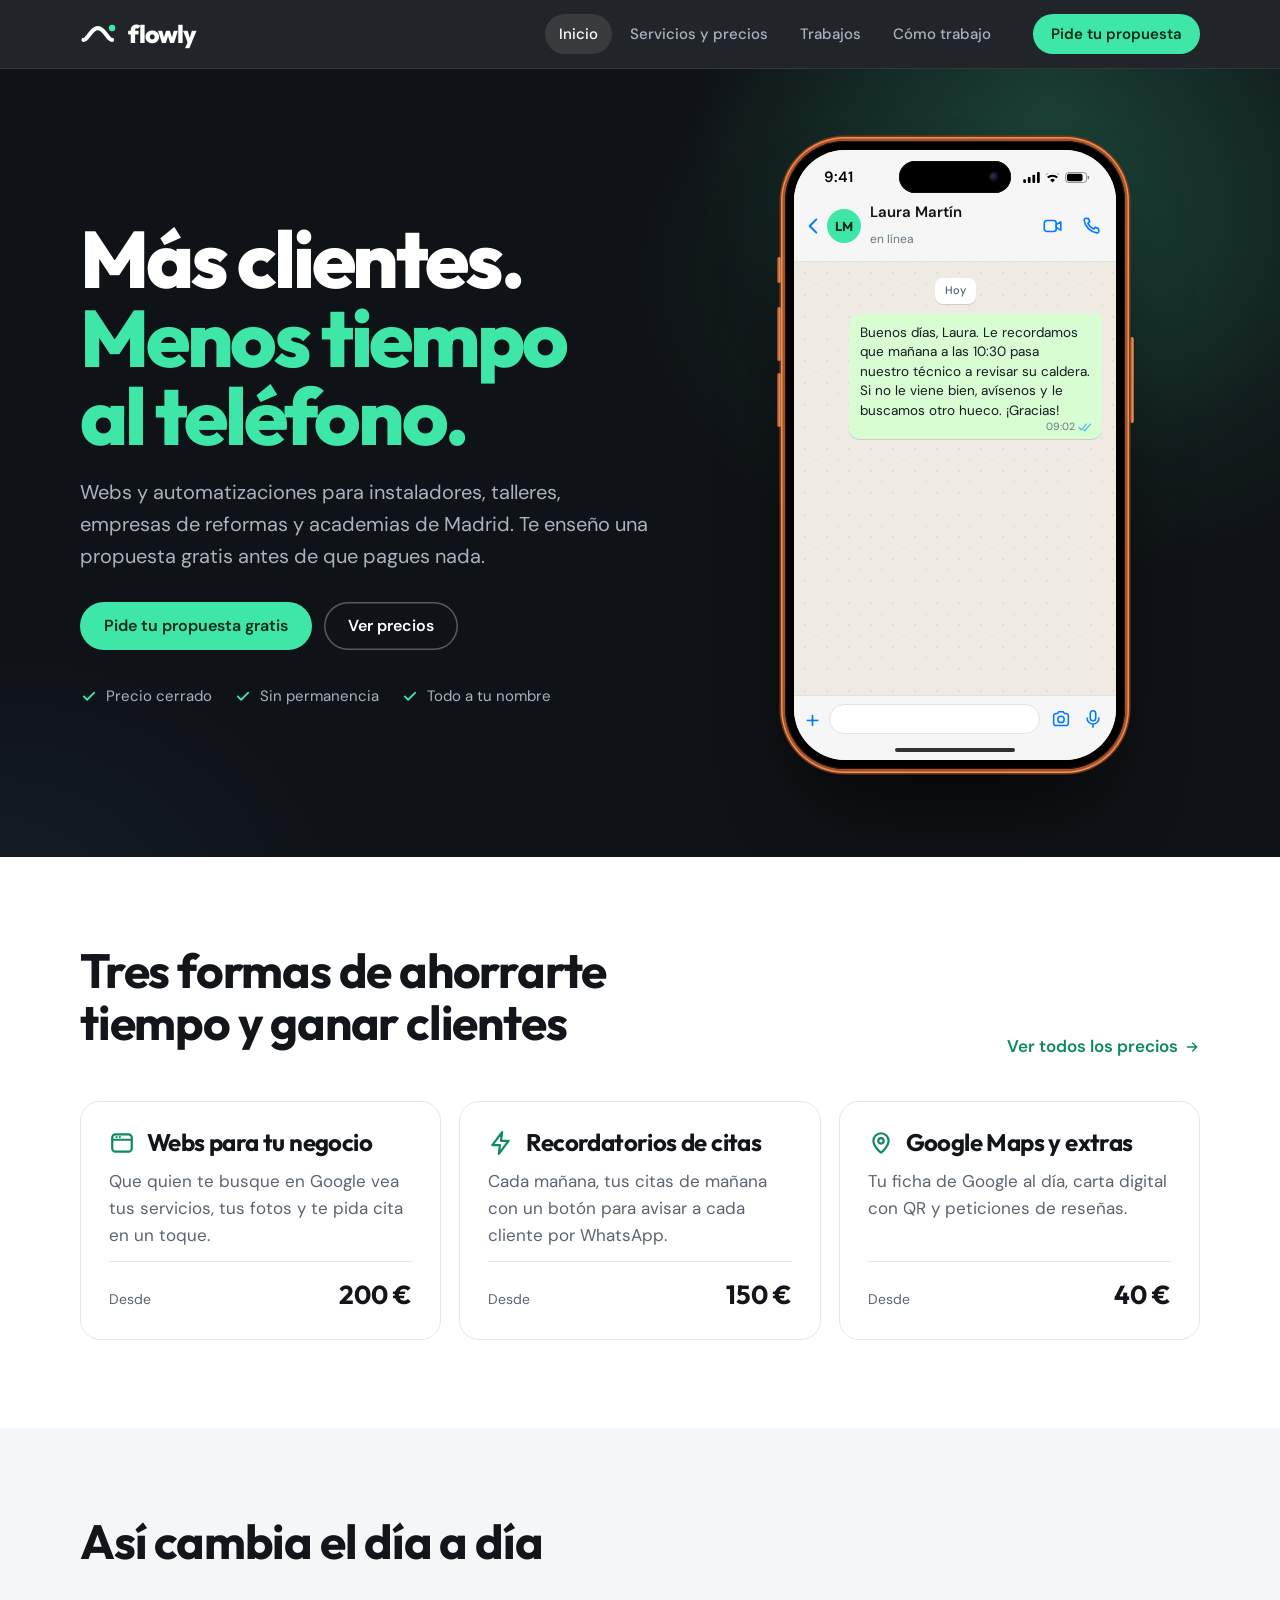
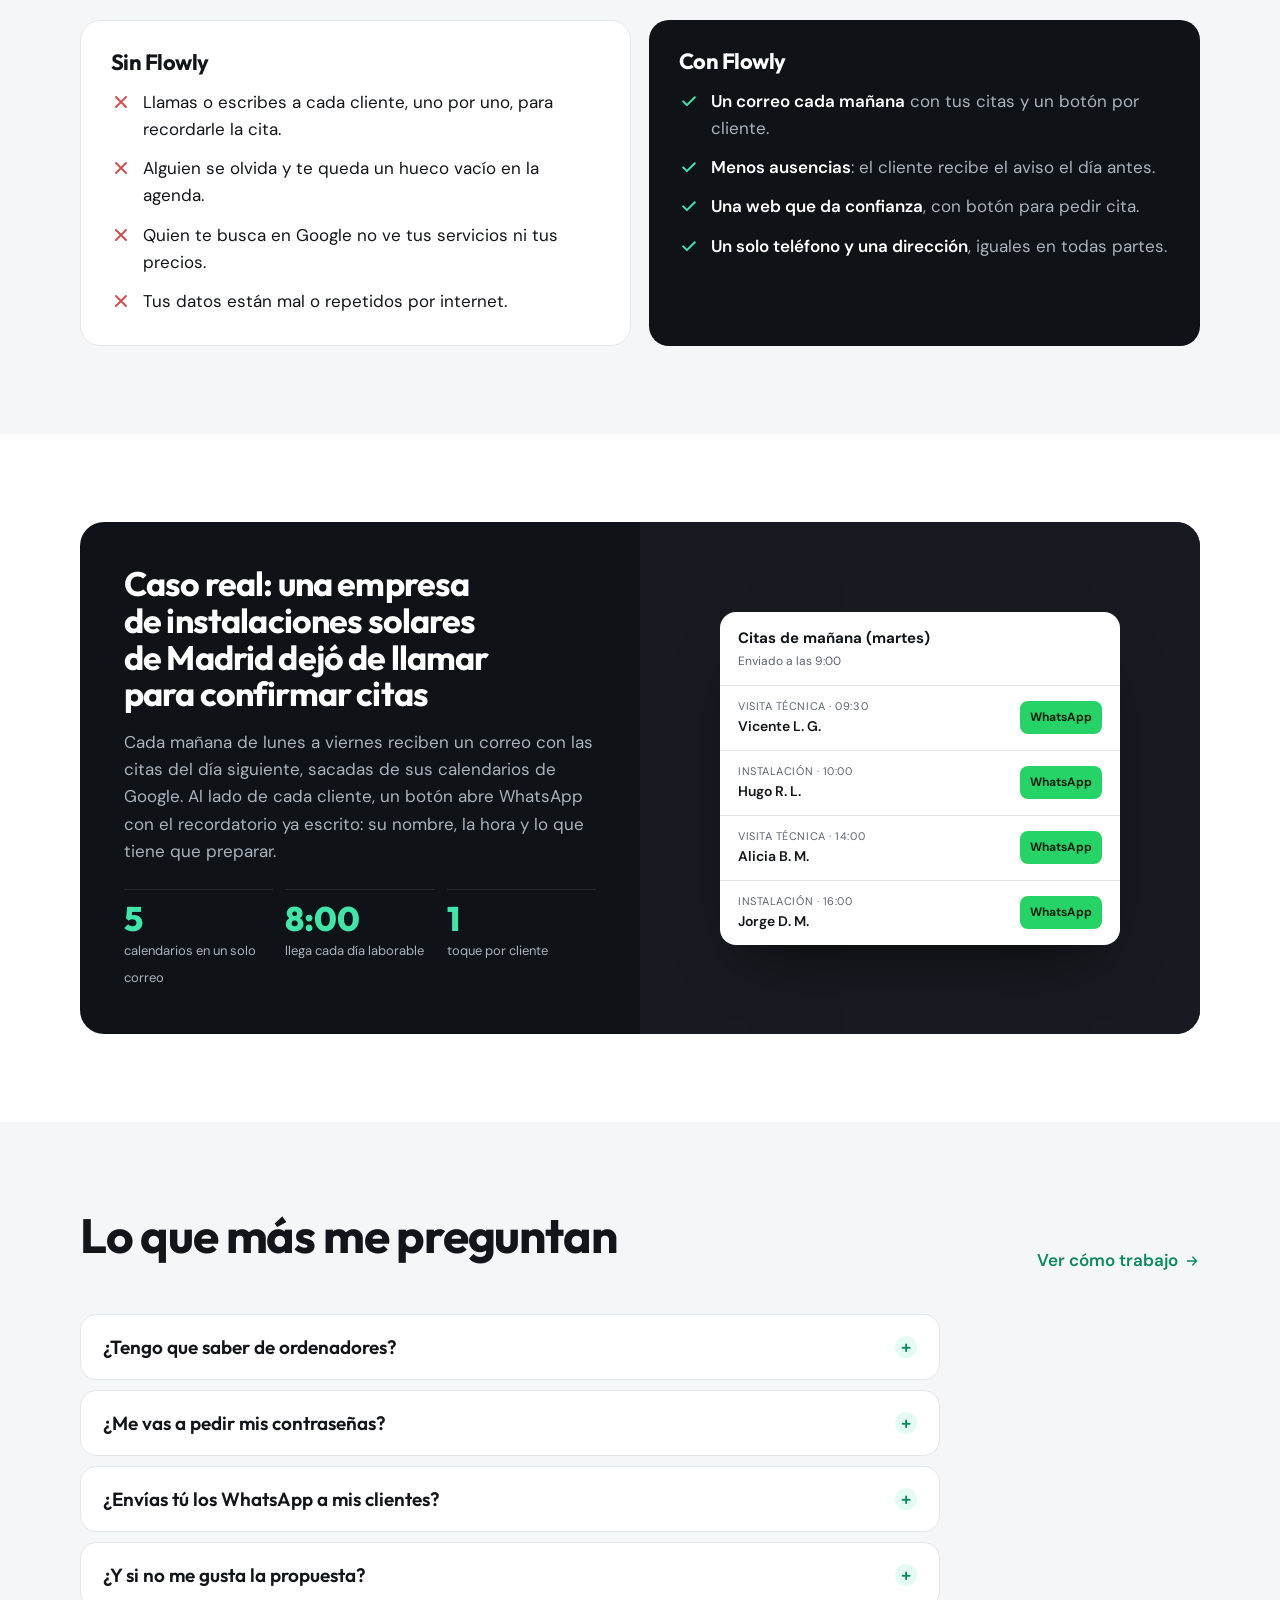
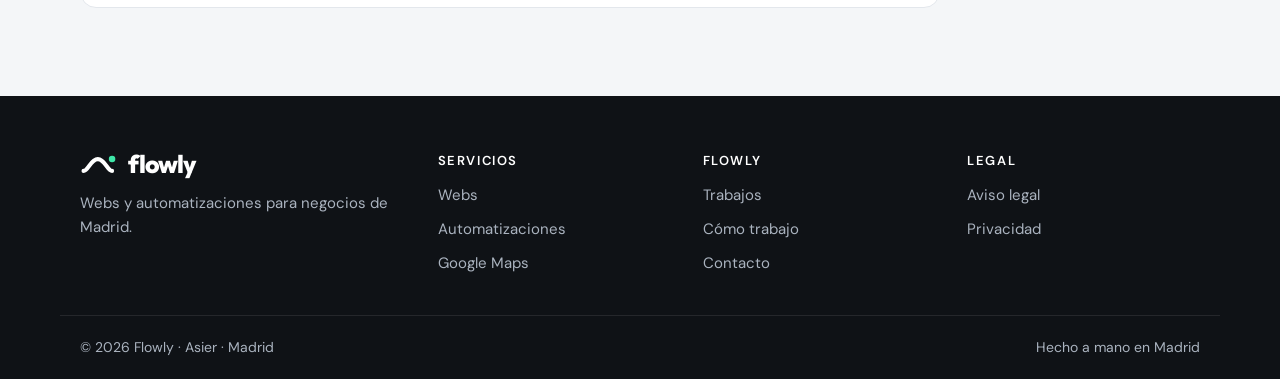
==== commit 181f61cd: "Web enfocada a los nichos de Flowly y diseño más fino Contenido - Portada, chat de ejemplo, formular" ====
--- a/index.html
+++ b/index.html
@@ -11,8 +11,12 @@
 <meta property="og:type" content="website">
 <meta property="og:locale" content="es_ES">
 <meta name="theme-color" content="#0f1216">
-<link rel="icon" href="data:image/svg+xml,%3Csvg xmlns='http://www.w3.org/2000/svg' viewBox='0 0 64 64'%3E%3Crect width='64' height='64' rx='14' fill='%230f1216'/%3E%3Cpath d='M10 44 C 20 44, 24 22, 34 22 S 46 40, 52 40' stroke='white' stroke-width='7' fill='none' stroke-linecap='round'/%3E%3Ccircle cx='52' cy='22' r='5.5' fill='%233ee6a8'/%3E%3C/svg%3E">
-<script type="application/ld+json">{"@context": "https://schema.org", "@type": "ProfessionalService", "name": "Flowly", "url": "https://flowlydesign.es/", "description": "Webs y automatizaciones para negocios de Madrid.", "email": "flowlydesigns@gmail.com", "telephone": "+34695579930", "areaServed": "Madrid", "address": {"@type": "PostalAddress", "addressLocality": "Madrid", "addressCountry": "ES"}, "priceRange": "€€"}</script>
+<link rel="icon" href="/favicon.ico" sizes="48x48">
+<link rel="icon" href="/favicon.svg" type="image/svg+xml">
+<link rel="icon" href="/favicon-96.png" type="image/png" sizes="96x96">
+<link rel="apple-touch-icon" href="/apple-touch-icon.png">
+<link rel="manifest" href="/site.webmanifest">
+<script type="application/ld+json">{"@context": "https://schema.org", "@type": "ProfessionalService", "name": "Flowly", "url": "https://flowlydesign.es/", "description": "Webs y automatizaciones para negocios de Madrid.", "email": "flowlydesigns@gmail.com", "telephone": "+34644801005", "areaServed": "Madrid", "address": {"@type": "PostalAddress", "addressLocality": "Madrid", "addressCountry": "ES"}, "priceRange": "€€"}</script>
 <meta name="description" content="Flowly: webs y automatizaciones para negocios de Madrid. Propuesta gratis y precio cerrado.">
 <link rel="preconnect" href="https://fonts.googleapis.com">
 <link rel="stylesheet" href="https://fonts.googleapis.com/css2?family=Outfit:wght@500;600;700;800&family=DM+Sans:opsz,wght@9..40,400;9..40,500;9..40,600;9..40,700&display=swap">
@@ -51,8 +55,8 @@
 .btn-wa{background:var(--wa);color:#04210f}
 .link{display:inline-flex;align-items:center;gap:6px;font-weight:600;text-decoration:none;color:var(--accent)}
 .link svg{width:16px;height:16px;transition:transform .2s}
-.link:hover svg{transform:translateX(3px)}
-@media (prefers-reduced-motion:no-preference){.btn{transition:transform .18s,filter .18s,box-shadow .18s}.btn:hover{transform:translateY(-2px);filter:brightness(1.05)}}
+@media (hover:hover) and (pointer:fine){.link:hover svg{transform:translateX(3px)}}
+@media (prefers-reduced-motion:no-preference){.btn{transition:transform .16s cubic-bezier(.23,1,.32,1),filter .18s,box-shadow .18s}@media (hover:hover) and (pointer:fine){.btn:hover{transform:translateY(-2px);filter:brightness(1.05)}}.btn:active{transform:scale(.97)}}
 
 /* cabecera */
 body::before{content:"";position:fixed;inset:0 0 auto;height:env(safe-area-inset-top,0px);z-index:41;background:var(--dark)}
@@ -82,10 +86,10 @@
   .mnav a[aria-current="page"]{color:var(--mint)}
   .mnav .btn{margin-top:14px;align-self:stretch}
   header .mnav.in{height:auto;align-items:stretch;gap:4px}
-  header .mnav.in{display:flex;max-height:0;overflow:hidden;padding-block:0;border-bottom-color:transparent;visibility:hidden;transition:max-height .5s cubic-bezier(.2,.7,.2,1),padding .5s cubic-bezier(.2,.7,.2,1),border-color .5s,visibility 0s .5s}
-  header .mnav.in.open{max-height:520px;padding-block:8px 18px;border-bottom-color:var(--dark-line);visibility:visible;transition:max-height .55s cubic-bezier(.2,.7,.2,1),padding .55s cubic-bezier(.2,.7,.2,1),border-color .5s,visibility 0s}
-  .mnav a{opacity:0;transform:translateY(-10px);transition:opacity .3s,transform .3s}
-  .mnav.open a{opacity:1;transform:none;transition:opacity .45s,transform .5s cubic-bezier(.2,.7,.2,1);transition-delay:calc(var(--i,0)*45ms + 90ms)}
+  header .mnav.in{display:flex;max-height:0;overflow:hidden;padding-block:0;border-bottom-color:transparent;visibility:hidden;transition:max-height .26s cubic-bezier(.23,1,.32,1),padding .26s cubic-bezier(.23,1,.32,1),border-color .2s,visibility 0s .26s}
+  header .mnav.in.open{max-height:520px;padding-block:8px 18px;border-bottom-color:var(--dark-line);visibility:visible;transition:max-height .32s cubic-bezier(.23,1,.32,1),padding .32s cubic-bezier(.23,1,.32,1),border-color .3s,visibility 0s}
+  .mnav a{opacity:0;transform:translateY(-6px);transition:opacity .15s,transform .15s}
+  .mnav.open a{opacity:1;transform:none;transition:opacity .25s,transform .3s cubic-bezier(.23,1,.32,1);transition-delay:calc(var(--i,0)*30ms + 40ms)}
   .mnav .btn{display:inline-flex!important}
 }
 
@@ -145,7 +149,7 @@
 .soft{background:var(--soft)}
 .sec-head{display:flex;flex-wrap:wrap;align-items:flex-end;justify-content:space-between;gap:16px 40px;margin-bottom:40px}
 .sec-head>div{max-width:640px}
-.sec-head h2{font-size:clamp(32px,4.2vw,48px);font-weight:700;margin:12px 0 12px}
+.sec-head h2{font-size:clamp(32px,4.2vw,48px);font-weight:700;margin:0 0 12px}
 .sec-head p{color:var(--muted);font-size:18px}
 .kicker{font:600 13px var(--body);letter-spacing:.12em;text-transform:uppercase;color:var(--accent)}
 
@@ -153,7 +157,7 @@
 .svc-grid{display:grid;grid-template-columns:repeat(3,minmax(0,1fr));gap:18px}
 @media (max-width:900px){.svc-grid{grid-template-columns:1fr}}
 .svc{background:var(--bg);border:1px solid var(--line);border-radius:20px;padding:28px;display:flex;flex-direction:column;gap:14px;text-decoration:none;color:inherit;transition:border-color .2s,box-shadow .2s,transform .2s}
-.svc:hover{border-color:color-mix(in srgb,var(--mint) 60%,var(--line));box-shadow:var(--shadow);transform:translateY(-3px)}
+@media (hover:hover) and (pointer:fine){.svc:hover{border-color:color-mix(in srgb,var(--mint) 60%,var(--line));box-shadow:var(--shadow);transform:translateY(-3px)}}
 .svc .ic{width:52px;height:52px;border-radius:14px;background:var(--mint-soft);color:var(--accent);display:grid;place-items:center}
 .svc .ic svg{width:26px;height:26px}
 .svc h3{font-size:24px}
@@ -357,8 +361,6 @@
 .home-hero::after{content:"";position:absolute;inset:-30%;background:radial-gradient(30% 35% at 70% 35%,rgba(62,230,168,.13),transparent 70%),radial-gradient(28% 32% at 18% 85%,rgba(70,150,255,.08),transparent 70%);pointer-events:none;z-index:0}
 .home-hero .in{z-index:1}
 @media (prefers-reduced-motion:no-preference){.home-hero::after{animation:drift 16s ease-in-out infinite alternate}@keyframes drift{to{transform:translate(-6%,4%) rotate(8deg)}}}
-.home-hero h1 span{background:linear-gradient(90deg,var(--mint),#8ff5cf,var(--mint));background-size:200% 100%;-webkit-background-clip:text;background-clip:text;color:transparent}
-@media (prefers-reduced-motion:no-preference){.home-hero h1 span{animation:shine 6s linear infinite}@keyframes shine{to{background-position:-200% 0}}}
 /* chat animado */
 .typing{align-self:flex-start;background:#202c33;border-radius:10px;border-top-left-radius:2px;padding:12px 14px;display:flex;gap:4px}
 .typing.me{align-self:flex-end;background:#005c4b;border-radius:10px;border-top-right-radius:2px}
@@ -366,13 +368,13 @@
 .typing i:nth-child(2){animation-delay:.15s}.typing i:nth-child(3){animation-delay:.3s}
 @keyframes dot{0%,60%,100%{transform:none;opacity:.5}30%{transform:translateY(-4px);opacity:1}}
 .chat.play .msg,.chat.play+.x{opacity:0}
-.chat .msg.pop{animation:pop .45s cubic-bezier(.2,.9,.3,1.2) both}
+.chat .msg.pop{animation:pop .4s cubic-bezier(.23,1,.32,1) both}
 @keyframes pop{from{opacity:0;transform:translateY(10px) scale(.96)}to{opacity:1;transform:none}}
 .device.play .float{opacity:0;transform:translateY(12px) scale(.95)}
-.device .float{transition:opacity .5s,transform .6s cubic-bezier(.2,.9,.3,1.2)}
+.device .float{transition:opacity .4s,transform .5s cubic-bezier(.23,1,.32,1)}
 .device.play .float.pop{opacity:1;transform:none}
 /* aparecer al hacer scroll */
-.rv{opacity:0;transform:translateY(22px);transition:opacity .8s cubic-bezier(.2,.7,.2,1),transform .8s cubic-bezier(.2,.7,.2,1);transition-delay:var(--d,0s)}
+.rv{opacity:0;transform:translateY(14px);transition:opacity .6s cubic-bezier(.23,1,.32,1),transform .6s cubic-bezier(.23,1,.32,1);transition-delay:var(--d,0s)}
 .rv.on{opacity:1;transform:none}
 @media (prefers-reduced-motion:reduce){.rv{opacity:1;transform:none;transition:none}}
 .svc,.work,.plan{transition:transform .35s cubic-bezier(.2,.7,.2,1),box-shadow .35s,opacity .8s cubic-bezier(.2,.7,.2,1)}
@@ -385,7 +387,7 @@
 
 /* iPhone moderno */
 .device{width:min(100%,340px)}
-.phone{position:relative;background:#000;border-radius:60px;padding:9px;box-shadow:0 0 0 2.5px #a94f22,0 0 0 4px #e3925f,0 0 0 5.5px #7a3814,inset 0 0 0 1px #1a1a1a,0 50px 90px -35px rgba(0,0,0,.9),0 0 90px -25px rgba(227,120,60,.25)}
+.phone{position:relative;background:#000;border-radius:60px;padding:9px;box-shadow:0 0 0 2.5px #a94f22,0 0 0 4px #e3925f,0 0 0 5.5px #7a3814,inset 0 0 0 1px #1a1a1a,0 50px 90px -35px rgba(0,0,0,.9)}
 .phone .sb{position:absolute;width:4px;background:linear-gradient(90deg,#7a3814,#e3925f 60%,#a94f22);border-radius:2px}
 .phone .sb1{left:-8.5px;top:116px;height:26px}.phone .sb2{left:-8.5px;top:166px;height:54px}.phone .sb3{left:-8.5px;top:232px;height:54px}.phone .sb4{right:-8.5px;top:196px;height:86px}
 .screen{border-radius:51px;min-height:610px;position:relative}
@@ -434,9 +436,6 @@
   .home-hero h1{animation-delay:.08s}.home-hero .sub{animation-delay:.18s}.home-hero .cta{animation-delay:.28s}.home-hero .proof{animation-delay:.38s}.home-hero .device{animation:upphone 1.1s .15s cubic-bezier(.2,.7,.2,1) both}
   @keyframes up{from{opacity:0;transform:translateY(18px)}to{opacity:1;transform:none}}
   @keyframes upphone{from{opacity:0;transform:translateY(40px) scale(.96)}to{opacity:1;transform:none}}
-  /* iconos de servicios */
-  .svc.rv .ic{transform:scale(.5) rotate(-12deg);opacity:0;transition:transform .7s cubic-bezier(.2,.9,.3,1.3) .25s,opacity .4s .25s}
-  .svc.rv.on .ic{transform:none;opacity:1}
   /* antes / después */
   .ba-col.rv li{opacity:0;transform:translateX(-10px);transition:opacity .5s,transform .6s cubic-bezier(.2,.7,.2,1)}
   .ba-col.rv.on li{opacity:1;transform:none}
@@ -451,10 +450,6 @@
   .timeline li.rv::before{transform:scaleY(0);transform-origin:top;transition:transform 1.1s cubic-bezier(.2,.7,.2,1) .35s}
   .timeline li.rv.on::before{transform:none}
   /* botón de WhatsApp */
-  .fab{animation:fabin .7s 1.2s cubic-bezier(.2,.9,.3,1.3) both}
-  .fab::before{content:"";position:absolute;inset:0;border-radius:inherit;background:var(--wa);z-index:-1;animation:ping 3.2s 2.5s cubic-bezier(.2,.7,.2,1) infinite}
-  @keyframes fabin{from{opacity:0;transform:translateY(20px) scale(.6)}to{opacity:1;transform:none}}
-  @keyframes ping{0%{transform:scale(1);opacity:.45}70%,100%{transform:scale(1.18,1.45);opacity:0}}
   .btn-mint{position:relative;overflow:hidden}
   .btn-mint::after{content:"";position:absolute;inset:0;background:linear-gradient(110deg,transparent 30%,rgba(255,255,255,.45) 50%,transparent 70%);transform:translateX(-120%);transition:transform .7s}
   .btn-mint:hover::after{transform:translateX(120%)}
@@ -489,6 +484,32 @@
 /* botón flotante WhatsApp */
 .fab{position:fixed;right:max(18px,env(safe-area-inset-right,0px));bottom:calc(18px + env(safe-area-inset-bottom,0px));z-index:30;width:58px;height:58px;border-radius:50%;background:var(--wa);color:#04210f;display:grid;place-items:center;box-shadow:0 12px 28px -8px rgba(0,0,0,.4);text-decoration:none}
 .fab svg{width:28px;height:28px}
+
+/* ===== v6: iconos junto al título, móvil más corto, movimiento más fino ===== */
+.svc{display:grid;grid-template-columns:auto minmax(0,1fr);grid-template-rows:auto 1fr auto;column-gap:12px;row-gap:12px;align-content:stretch}
+.svc .ic{width:auto;height:auto;background:none;border-radius:0;align-self:center}
+.svc .ic svg{width:26px;height:26px}
+.svc h3{align-self:center}
+.svc p,.svc .from{grid-column:1/-1}
+.svc p{align-self:start}
+.need div{display:grid;grid-template-columns:auto minmax(0,1fr);column-gap:10px;row-gap:8px;align-items:center}
+.need .ic{width:auto;height:auto;background:none;border-radius:0}
+.need p{grid-column:1/-1}
+@media (max-width:640px){
+  section{padding-block:60px}
+  .sec-head{margin-bottom:26px}
+  .home-hero{padding-block:44px 60px}
+  .home-hero .in{gap:40px}
+  .svc{padding:22px}
+  .ba-col{padding:24px}
+  .home-hero .device{width:min(100%,290px)}
+  .screen{min-height:470px}
+}
+/* botón de WhatsApp: solo icono en móvil y oculto mientras se ve la portada */
+.fab{transition:opacity .22s,transform .3s cubic-bezier(.23,1,.32,1),visibility 0s}
+body.hero-in .fab{opacity:0;transform:translateY(14px);visibility:hidden;transition:opacity .18s,transform .2s,visibility 0s .2s}
+.fab:active{transform:scale(.95)}
+@media (max-width:900px){a.fab{width:58px;padding:0;justify-content:center}a.fab span{position:absolute;width:1px;height:1px;overflow:hidden;clip:rect(0 0 0 0);white-space:nowrap}}
 </style>
 </head>
 <body>
@@ -522,9 +543,8 @@
 <div class="view" id="v-inicio" data-view="inicio" data-title="Flowly · Webs y automatizaciones para negocios">
   <section class="hero home-hero"><div class="in">
     <div>
-      <span class="eyebrow">Negocios de Madrid</span>
-      <h1>Más clientes. <span>Menos tiempo al teléfono.</span></h1>
-      <p class="sub">Webs y automatizaciones para peluquerías, talleres, clínicas y bares. Te enseño una propuesta gratis antes de que pagues nada.</p>
+            <h1>Más clientes. <span>Menos tiempo al teléfono.</span></h1>
+      <p class="sub">Webs y automatizaciones para instaladores, talleres, empresas de reformas y academias de Madrid. Te enseño una propuesta gratis antes de que pagues nada.</p>
       <div class="cta">
         <a class="btn btn-mint" href="#contacto" data-go="contacto">Pide tu propuesta gratis</a>
         <a class="btn btn-ghost on-dark" href="#servicios" data-go="servicios">Ver precios</a>
@@ -542,7 +562,7 @@
         <div class="chat">
           <span class="day">Hoy</span>
           <div class="typing me" hidden><i></i><i></i><i></i></div>
-          <div class="msg out">Buenos días, Laura. Le recordamos que mañana a las 10:30 tiene cita para corte y color. Si no puede venir, avísenos y le buscamos otro hueco. ¡Gracias!<time>09:02<svg class="tk" viewBox="0 0 18 11" aria-hidden="true"><path d="M1 6l3 3 6-7M7 9l1 1 7-8" fill="none" stroke="currentColor" stroke-width="1.6" stroke-linecap="round" stroke-linejoin="round"/></svg></time></div>
+          <div class="msg out">Buenos días, Laura. Le recordamos que mañana a las 10:30 pasa nuestro técnico a revisar su caldera. Si no le viene bien, avísenos y le buscamos otro hueco. ¡Gracias!<time>09:02<svg class="tk" viewBox="0 0 18 11" aria-hidden="true"><path d="M1 6l3 3 6-7M7 9l1 1 7-8" fill="none" stroke="currentColor" stroke-width="1.6" stroke-linecap="round" stroke-linejoin="round"/></svg></time></div>
           <div class="typing" hidden><i></i><i></i><i></i></div>
           <div class="msg in">¡Perfecto, allí estaré! Gracias por avisar 😊<time>09:15</time></div>
           <div class="msg out">¡Genial! Hasta mañana.<time>09:16<svg class="tk" viewBox="0 0 18 11" aria-hidden="true"><path d="M1 6l3 3 6-7M7 9l1 1 7-8" fill="none" stroke="currentColor" stroke-width="1.6" stroke-linecap="round" stroke-linejoin="round"/></svg></time></div>
@@ -554,7 +574,7 @@
   </div></section>
 
   <section><div class="in">
-    <div class="sec-head"><div><span class="kicker">Qué hago</span><h2>Tres formas de ahorrarte tiempo y ganar clientes</h2></div><a class="link" href="#servicios" data-go="servicios">Ver todos los precios <svg viewBox="0 0 24 24" fill="none" stroke="currentColor" stroke-width="2" stroke-linecap="round" stroke-linejoin="round" aria-hidden="true"><path d="M5 12h14M13 6l6 6-6 6"/></svg></a></div>
+    <div class="sec-head"><div><h2>Tres formas de ahorrarte tiempo y ganar clientes</h2></div><a class="link" href="#servicios" data-go="servicios">Ver todos los precios <svg viewBox="0 0 24 24" fill="none" stroke="currentColor" stroke-width="2" stroke-linecap="round" stroke-linejoin="round" aria-hidden="true"><path d="M5 12h14M13 6l6 6-6 6"/></svg></a></div>
     <div class="svc-grid">
       <a class="svc" href="#servicios" data-go="servicios" data-tab="webs">
         <span class="ic"><svg viewBox="0 0 24 24" fill="none" stroke="currentColor" stroke-width="2" stroke-linecap="round" stroke-linejoin="round" aria-hidden="true"><rect x="3" y="4" width="18" height="16" rx="3"/><path d="M3 9h18M7 6.5h.01M10 6.5h.01"/></svg></span>
@@ -575,7 +595,7 @@
   </div></section>
 
   <section class="soft"><div class="in">
-    <div class="sec-head"><div><span class="kicker">El cambio</span><h2>Así cambia el día a día</h2></div></div>
+    <div class="sec-head"><div><h2>Así cambia el día a día</h2></div></div>
     <div class="ba">
       <div class="ba-col before">
         <h3>Sin Flowly</h3>
@@ -601,8 +621,7 @@
   <section><div class="in">
     <div class="case-real">
       <div class="txt">
-        <span class="eyebrow">Caso real</span>
-        <h3>Una empresa de instalaciones solares de Madrid dejó de llamar para confirmar citas</h3>
+        <h3>Caso real: una empresa de instalaciones solares de Madrid dejó de llamar para confirmar citas</h3>
         <p>Cada mañana de lunes a viernes reciben un correo con las citas del día siguiente, sacadas de sus calendarios de Google. Al lado de cada cliente, un botón abre WhatsApp con el recordatorio ya escrito: su nombre, la hora y lo que tiene que preparar.</p>
         <div class="stats">
           <div class="stat"><b>5</b><small>calendarios en un solo correo</small></div>
@@ -623,7 +642,7 @@
   </div></section>
 
   <section class="soft"><div class="in">
-    <div class="sec-head"><div><span class="kicker">Preguntas</span><h2>Lo que más me preguntan</h2></div><a class="link" href="#proceso" data-go="proceso">Ver cómo trabajo <svg viewBox="0 0 24 24" fill="none" stroke="currentColor" stroke-width="2" stroke-linecap="round" stroke-linejoin="round" aria-hidden="true"><path d="M5 12h14M13 6l6 6-6 6"/></svg></a></div>
+    <div class="sec-head"><div><h2>Lo que más me preguntan</h2></div><a class="link" href="#proceso" data-go="proceso">Ver cómo trabajo <svg viewBox="0 0 24 24" fill="none" stroke="currentColor" stroke-width="2" stroke-linecap="round" stroke-linejoin="round" aria-hidden="true"><path d="M5 12h14M13 6l6 6-6 6"/></svg></a></div>
     <div class="faq">
       <details><summary>¿Tengo que saber de ordenadores?</summary><p>No. Yo lo monto todo y te explico lo poco que tienes que hacer. Para los recordatorios, solo sigues apuntando las citas en tu calendario como siempre.</p></details>
       <details><summary>¿Me vas a pedir mis contraseñas?</summary><p>Nunca. Cuando haya que conectar tu Google o tu correo, lo haces tú pulsando «Conectar». Yo no veo tu contraseña en ningún momento.</p></details>
@@ -642,6 +661,7 @@
   </div></section>
 
   <section><div class="in">
+    <h2 class="sr">Tarifas</h2>
     <div class="tabs" role="tablist" aria-label="Tipo de servicio">
       <button type="button" role="tab" id="t-webs" aria-selected="true" aria-controls="p-webs" data-tab="webs">Webs</button>
       <button type="button" role="tab" id="t-auto" aria-selected="false" aria-controls="p-auto" data-tab="auto">Automatizaciones</button>
@@ -663,7 +683,7 @@
           <a class="btn btn-dark" href="#contacto" data-go="contacto" data-want="Web de una página">Quiero esta</a>
         </div>
         <div class="plan feat">
-          <span class="badge">Más elegido</span>
+          <span class="badge">Recomendado</span>
           <h3>Web + Google Maps</h3>
           <p class="desc">La web de una página y tu ficha de Google, bien hechas y enlazadas.</p>
           <div class="amount"><b>220 €</b><small>pago único · ahorras 20 €</small></div>
@@ -735,7 +755,7 @@
     <div role="tabpanel" id="p-extra" aria-labelledby="t-extra" data-panel="extra" hidden>
       <div class="extras" style="margin-top:0">
         <div class="extra"><div><b>Ficha de Google Maps</b><small>Datos correctos, fotos y enlace a tu web</small></div><span class="p">40 €</span></div>
-        <div class="extra"><div><b>Carta digital con QR</b><small>Para bares; la cambias tú desde el móvil</small></div><span class="p">80 €</span></div>
+        <div class="extra"><div><b>Carta digital con QR</b><small>Tu carta o lista de precios; la cambias tú desde el móvil</small></div><span class="p">80 €</span></div>
         <div class="extra"><div><b>Cambios en tu web</b><small>Horarios, precios o fotos, cuando lo pidas</small></div><span class="p">15 €</span></div>
         <div class="extra"><div><b>Web online un año</b><small>Dominio y alojamiento incluidos</small></div><span class="p">35 €/año</span></div>
       </div>
@@ -744,7 +764,7 @@
   </div></section>
 
   <section class="soft"><div class="in">
-    <div class="sec-head"><div><span class="kicker">Calculadora</span><h2>Calcula tu presupuesto</h2><p>Marca lo que te interesa y mira el total al momento.</p></div></div>
+    <div class="sec-head"><div><h2>Calcula tu presupuesto</h2><p>Marca lo que te interesa y mira el total al momento.</p></div></div>
     <div class="calc">
       <div class="opts" id="calc">
         <label class="opt" for="c1"><input type="checkbox" id="c1" data-price="200" data-name="Web de una página" data-group="web"><div><b>Web de una página</b><small>Servicios, fotos, horario y WhatsApp</small></div><span class="p">200 €</span></label>
@@ -752,7 +772,7 @@
         <label class="opt" for="c3"><input type="checkbox" id="c3" data-price="40" data-name="Ficha de Google Maps"><div><b>Ficha de Google Maps</b><small>Datos correctos y fotos</small></div><span class="p">40 €</span></label>
         <label class="opt" for="c4"><input type="checkbox" id="c4" data-price="150" data-name="Recordatorios de citas" data-group="rec"><div><b>Recordatorios de citas</b><small>Pago único</small></div><span class="p">150 €</span></label>
         <label class="opt" for="c5"><input type="checkbox" id="c5" data-price="80" data-monthly="10" data-name="Recordatorios + mantenimiento" data-group="rec"><div><b>Recordatorios + mantenimiento</b><small>80 € y 10 € al mes</small></div><span class="p">80 € + 10/mes</span></label>
-        <label class="opt" for="c6"><input type="checkbox" id="c6" data-price="80" data-name="Carta digital con QR"><div><b>Carta digital con QR</b><small>Para bares</small></div><span class="p">80 €</span></label>
+        <label class="opt" for="c6"><input type="checkbox" id="c6" data-price="80" data-name="Carta digital con QR"><div><b>Carta digital con QR</b><small>Carta o lista de precios</small></div><span class="p">80 €</span></label>
       </div>
       <div class="total" aria-live="polite">
         <span class="lbl">Total aproximado</span>
@@ -773,6 +793,7 @@
     <p>Un caso real y diseños de muestra para distintos tipos de negocio.</p>
   </div></section>
   <section><div class="in">
+    <h2 class="sr">Caso real y diseños de muestra</h2>
     <div class="filters" role="group" aria-label="Filtrar trabajos">
       <button type="button" aria-pressed="true" data-f="all">Todos</button>
       <button type="button" aria-pressed="false" data-f="web">Webs</button>
@@ -810,33 +831,33 @@
         </div>
       </article>
       <article class="work" data-kind="web">
-        <div class="browser" style="--b1:#efe3da;--b2:#fffaf6;--b3:#4a2c22;--b4:#8a6b5f;--b5:#c79c86;--b6:#f3e6dd" aria-hidden="true">
-          <div class="bwin"><div class="bbar"><i></i><i></i><i></i><span>estudionura.es</span></div>
-            <div class="bnav">ESTUDIO NURA<em>Reservar</em></div>
-            <div class="bhero"><div><h4>Color y corte a tu medida</h4><p>Peluquería de autor. Mira nuestros trabajos y reserva en un minuto.</p><span class="pill">Ver precios</span></div><div class="bimg"><svg viewBox="0 0 200 200" preserveAspectRatio="xMidYMid slice" aria-hidden="true"><rect width="200" height="200" fill="#c79c86"/><circle cx="100" cy="92" r="70" fill="#d8b19c"/><path d="M62 150 Q60 70 100 56 Q144 50 142 112 Q140 140 152 160 Q120 150 118 118 Q112 84 100 84 Q82 86 84 120 Q86 150 62 150Z" fill="#4a2c22"/><ellipse cx="100" cy="112" rx="22" ry="28" fill="#f3d9c8"/><path d="M78 100 Q84 70 112 76 Q100 82 96 96Z" fill="#4a2c22"/><rect x="70" y="160" width="60" height="40" rx="20" fill="#fffaf6"/><g transform="translate(160 58) rotate(-30)" fill="none" stroke="#fffaf6" stroke-width="4"><circle cx="-8" cy="22" r="7"/><circle cx="8" cy="22" r="7"/><path d="M-4 16 L8 -18 M4 16 L-8 -18" stroke-linecap="round"/></g><g transform="translate(34 60) rotate(20)"><rect x="-4" y="-22" width="8" height="44" rx="3" fill="#fffaf6"/><path d="M4 -18 h8 M4 -10 h8 M4 -2 h8 M4 6 h8 M4 14 h8" stroke="#fffaf6" stroke-width="3"/></g></svg></div></div>
+        <div class="browser" style="--b1:#e8e1d5;--b2:#fdfbf7;--b3:#2e3a2b;--b4:#6b7264;--b5:#b9643a;--b6:#f0eadf" aria-hidden="true">
+          <div class="bwin"><div class="bbar"><i></i><i></i><i></i><span>reformasalba.es</span></div>
+            <div class="bnav">REFORMAS ALBA<em>Pedir presupuesto</em></div>
+            <div class="bhero"><div><h4>Tu reforma, con fecha y precio cerrado</h4><p>Cocinas, baños y pintura. Te mandamos el presupuesto por escrito.</p><span class="pill">Ver obras</span></div><div class="bimg"><svg viewBox="0 0 200 200" preserveAspectRatio="xMidYMid slice" aria-hidden="true"><rect width="200" height="200" fill="#b9643a"/><rect x="0" y="0" width="112" height="200" fill="#f0eadf"/><rect y="164" width="200" height="36" fill="#7a4126"/><rect y="164" width="112" height="36" fill="#d9cdb8"/><path d="M112 0 V164" stroke="#8f4b2b" stroke-width="2"/><rect x="104" y="58" width="58" height="26" rx="8" fill="#2e3a2b"/><rect x="108" y="62" width="50" height="18" rx="5" fill="#f0eadf"/><path d="M162 71 h12 v34 h-38 v22" fill="none" stroke="#2e3a2b" stroke-width="5" stroke-linejoin="round"/><rect x="129" y="125" width="14" height="40" rx="5" fill="#2e3a2b"/><g fill="#2e3a2b"><rect x="24" y="104" width="6" height="60" rx="2"/><rect x="58" y="104" width="6" height="60" rx="2"/><rect x="24" y="116" width="40" height="5" rx="2"/><rect x="24" y="134" width="40" height="5" rx="2"/><rect x="24" y="152" width="40" height="5" rx="2"/></g></svg></div></div>
             <div class="bcards"><span></span><span></span><span></span></div>
           </div>
         </div>
         <div class="work-b">
-          <div class="chips"><span class="chip">Diseño de muestra</span><span class="chip g">Web de una página</span></div>
-          <h3>Peluquería</h3>
-          <p>Fotos de los trabajos, servicios con precio y un botón para reservar.</p>
-          <details><summary>Qué incluye <svg viewBox="0 0 24 24" fill="none" stroke="currentColor" stroke-width="2" stroke-linecap="round" aria-hidden="true"><path d="M6 9l6 6 6-6"/></svg></summary><ul><li>Galería de cortes y colores.</li><li>Lista de servicios con precio.</li><li>Reserva por WhatsApp o por su app de citas.</li></ul></details>
+          <div class="chips"><span class="chip">Diseño de muestra</span><span class="chip g">Web completa</span></div>
+          <h3>Empresa de reformas</h3>
+          <p>Obras terminadas, lo que hacéis y un botón para pedir presupuesto con fotos.</p>
+          <details><summary>Qué incluye <svg viewBox="0 0 24 24" fill="none" stroke="currentColor" stroke-width="2" stroke-linecap="round" aria-hidden="true"><path d="M6 9l6 6 6-6"/></svg></summary><ul><li>Galería de obras con el antes y el después.</li><li>Servicios: cocinas, baños, pintura…</li><li>Presupuesto por WhatsApp con fotos de la obra.</li></ul></details>
         </div>
       </article>
       <article class="work" data-kind="web">
-        <div class="browser" style="--b1:#2b1a14;--b2:#fbf3e4;--b3:#8f2a1d;--b4:#6d5547;--b5:#3b2a22;--b6:#f1e3cc" aria-hidden="true">
-          <div class="bwin"><div class="bbar"><i></i><i></i><i></i><span>barlaesquina.es</span></div>
-            <div class="bnav">BAR LA ESQUINA<em>Ver carta</em></div>
-            <div class="bhero"><div><h4>Cocina casera desde 1992</h4><p>Menú del día, raciones y pedidos para llevar.</p><span class="pill">Menú de hoy</span></div><div class="bimg"><svg viewBox="0 0 200 200" preserveAspectRatio="xMidYMid slice" aria-hidden="true"><rect width="200" height="200" fill="#3b2a22"/><rect y="132" width="200" height="68" fill="#6d4a35"/><path d="M0 132 h200" stroke="#8a5f44" stroke-width="3"/><ellipse cx="88" cy="128" rx="62" ry="20" fill="#e9dcc6"/><ellipse cx="88" cy="122" rx="62" ry="20" fill="#fbf3e4"/><ellipse cx="88" cy="120" rx="44" ry="13" fill="#e9dcc6"/><circle cx="72" cy="114" r="10" fill="#e8a33d"/><circle cx="90" cy="110" r="10" fill="#d9822b"/><circle cx="106" cy="116" r="9" fill="#e8a33d"/><path d="M74 104 q4 -6 10 -2 M98 102 q5 -5 10 0" stroke="#5d8f3a" stroke-width="4" fill="none" stroke-linecap="round"/><path d="M150 86 h30 v34 q0 12 -15 12 q-15 0 -15 -12z" fill="#fbf3e4"/><path d="M180 94 q12 0 12 10 q0 10 -12 10" fill="none" stroke="#fbf3e4" stroke-width="5"/><ellipse cx="165" cy="88" rx="13" ry="3" fill="#6b3e26"/><path d="M158 74 q-6 -10 0 -18 q6 -8 0 -16 M172 74 q-6 -10 0 -18 q6 -8 0 -16" stroke="rgba(255,255,255,.35)" stroke-width="3" fill="none" stroke-linecap="round"/></svg></div></div>
+        <div class="browser" style="--b1:#dde5f4;--b2:#ffffff;--b3:#1c2a5a;--b4:#5a6589;--b5:#2f4a9e;--b6:#e9eefa" aria-hidden="true">
+          <div class="bwin"><div class="bbar"><i></i><i></i><i></i><span>academiaindice.es</span></div>
+            <div class="bnav">ACADEMIA ÍNDICE<em>Clase de prueba</em></div>
+            <div class="bhero"><div><h4>Refuerzo de primaria a bachillerato</h4><p>Grupos pequeños de matemáticas, inglés y lengua.</p><span class="pill">Ver horarios</span></div><div class="bimg"><svg viewBox="0 0 200 200" preserveAspectRatio="xMidYMid slice" aria-hidden="true"><rect width="200" height="200" fill="#2f4a9e"/><rect x="22" y="30" width="156" height="96" rx="6" fill="#1c3a2e"/><rect x="22" y="30" width="156" height="96" rx="6" fill="none" stroke="#c9a46a" stroke-width="6"/><g fill="none" stroke="#e9eefa" stroke-width="4" stroke-linecap="round"><path d="M44 62 h18 M53 53 v18"/><path d="M76 62 h14"/><path d="M104 56 h16 M104 68 h16"/><path d="M134 54 q12 -6 12 6 q0 8 -12 14 h14"/><path d="M44 100 q18 -14 36 0 t36 0"/></g><rect y="150" width="200" height="50" fill="#1c2a5a"/><g transform="translate(48 132)"><rect width="60" height="18" rx="2" fill="#ffd166"/><rect y="18" width="60" height="16" rx="2" fill="#e9eefa"/><rect x="0" y="18" width="8" height="16" fill="#ef6f6c"/></g><g transform="translate(150 120) rotate(35)"><rect x="-5" y="0" width="10" height="46" rx="2" fill="#ffd166"/><path d="M-5 46 L0 58 L5 46Z" fill="#f3d9b5"/><rect x="-5" y="-8" width="10" height="9" rx="2" fill="#ef6f6c"/></g></svg></div></div>
             <div class="bcards"><span></span><span></span><span></span></div>
           </div>
         </div>
         <div class="work-b">
-          <div class="chips"><span class="chip">Diseño de muestra</span><span class="chip g">Carta con QR</span></div>
-          <h3>Bar y restaurante</h3>
-          <p>La carta siempre al día, con un QR para las mesas y enlazada en Google Maps.</p>
-          <details><summary>Qué incluye <svg viewBox="0 0 24 24" fill="none" stroke="currentColor" stroke-width="2" stroke-linecap="round" aria-hidden="true"><path d="M6 9l6 6 6-6"/></svg></summary><ul><li>Carta que el bar cambia desde el móvil.</li><li>Menú del día destacado.</li><li>Pedidos para llevar por WhatsApp.</li></ul></details>
+          <div class="chips"><span class="chip">Diseño de muestra</span><span class="chip g">Web de una página</span></div>
+          <h3>Academia de refuerzo</h3>
+          <p>Asignaturas, horarios y una clase de prueba que las familias reservan por WhatsApp.</p>
+          <details><summary>Qué incluye <svg viewBox="0 0 24 24" fill="none" stroke="currentColor" stroke-width="2" stroke-linecap="round" aria-hidden="true"><path d="M6 9l6 6 6-6"/></svg></summary><ul><li>Asignaturas y cursos.</li><li>Horarios y precio al mes.</li><li>Reserva de la clase de prueba por WhatsApp.</li></ul></details>
         </div>
       </article>
     </div>
@@ -853,6 +874,7 @@
     <p>Sin tecnicismos y sin pagar nada hasta que veas cómo queda.</p>
   </div></section>
   <section><div class="in">
+    <h2 class="sr">Los cuatro pasos</h2>
     <ol class="timeline">
       <li><span class="num">1</span><div><h3>Me escribes <small>5 minutos</small></h3><p>Me cuentas a qué se dedica tu negocio, qué te quita tiempo y qué te gustaría mejorar. Por WhatsApp o por el formulario.</p></div></li>
       <li><span class="num">2</span><div><h3>Propuesta gratis <small>2–3 días</small></h3><p>Te preparo cómo quedaría tu web o la automatización, con tu nombre y tus datos. Sin coste y sin compromiso.</p></div></li>
@@ -861,7 +883,7 @@
     </ol>
   </div></section>
   <section class="soft"><div class="in">
-    <div class="sec-head"><div><span class="kicker">Qué necesito de ti</span><h2>Muy poco</h2></div></div>
+    <div class="sec-head"><div><h2>Qué necesito de ti: muy poco</h2></div></div>
     <div class="need">
       <div><span class="ic"><svg viewBox="0 0 24 24" fill="none" stroke="currentColor" stroke-width="2" stroke-linecap="round" stroke-linejoin="round" aria-hidden="true"><rect x="3" y="5" width="18" height="14" rx="3"/><circle cx="9" cy="11" r="2"/><path d="M21 16l-5-5-8 8"/></svg></span><h3>Fotos</h3><p>De tu local, tus trabajos o tu equipo. Las del móvil sirven.</p></div>
       <div><span class="ic"><svg viewBox="0 0 24 24" fill="none" stroke="currentColor" stroke-width="2" stroke-linecap="round" stroke-linejoin="round" aria-hidden="true"><path d="M8 6h13M8 12h13M8 18h13M3 6h.01M3 12h.01M3 18h.01"/></svg></span><h3>Tus servicios</h3><p>Lo que haces y, si quieres, los precios.</p></div>
@@ -869,7 +891,7 @@
     </div>
   </div></section>
   <section><div class="in">
-    <div class="sec-head"><div><span class="kicker">Mi compromiso</span><h2>Trabajo con tranquilidad</h2></div></div>
+    <div class="sec-head"><div><h2>Trabajo con tranquilidad</h2></div></div>
     <div class="guar">
       <div><h3>Sin sorpresas</h3><p>Precio cerrado antes de empezar. Lo que te digo es lo que pagas.</p></div>
       <div><h3>Todo es tuyo</h3><p>La web y el dominio van a nombre de tu negocio, no al mío.</p></div>
@@ -887,13 +909,14 @@
     <p>Rellena esto y se abrirá WhatsApp con tu mensaje ya escrito. Te contesto el mismo día.</p>
   </div></section>
   <section><div class="in contact-grid">
+    <h2 class="sr">Formulario y datos de contacto</h2>
     <form class="card" id="cform" novalidate>
       <div class="row2">
         <label class="f" for="f-name">Tu nombre<input id="f-name" name="name" autocomplete="name" placeholder="Ej.: Laura"></label>
-        <label class="f" for="f-biz">Nombre del negocio<input id="f-biz" name="biz" autocomplete="organization" placeholder="Ej.: Peluquería Laura"></label>
+        <label class="f" for="f-biz">Nombre del negocio<input id="f-biz" name="biz" autocomplete="organization" placeholder="Ej.: Reformas García"></label>
       </div>
       <label class="f" for="f-type">Tipo de negocio
-        <select id="f-type" name="type"><option value="">Elige uno</option><option>Peluquería o barbería</option><option>Estética</option><option>Taller</option><option>Clínica o fisioterapia</option><option>Bar o restaurante</option><option>Academia o autoescuela</option><option>Otro</option></select>
+        <select id="f-type" name="type"><option value="">Elige uno</option><option>Climatización o calderas</option><option>Taller mecánico</option><option>Reformas</option><option>Academia de refuerzo</option><option>Otro</option></select>
       </label>
       <fieldset style="border:0;padding:0;margin:0;display:flex;flex-direction:column;gap:8px"><legend class="f" style="font-size:14px;font-weight:600;color:var(--ink-2);margin-bottom:6px">¿Qué te interesa?</legend>
         <div class="checks" id="f-want">
@@ -912,7 +935,7 @@
       <div class="box">
         <h3>Hablamos directamente</h3>
         <p>Soy Asier, de Madrid. Te atiendo yo, sin intermediarios.</p>
-        <div class="cline"><span class="ic"><svg viewBox="0 0 24 24" fill="currentColor" aria-hidden="true"><path d="M12 2a10 10 0 0 0-8.6 15.1L2 22l5-1.3A10 10 0 1 0 12 2z"/></svg></span><div><small>WhatsApp</small><span id="c-wa">+34 695 57 99 30</span></div></div>
+        <div class="cline"><span class="ic"><svg viewBox="0 0 24 24" fill="currentColor" aria-hidden="true"><path d="M12 2a10 10 0 0 0-8.6 15.1L2 22l5-1.3A10 10 0 1 0 12 2z"/></svg></span><div><small>WhatsApp</small><span id="c-wa">+34 644 80 10 05</span></div></div>
         <div class="cline"><span class="ic"><svg viewBox="0 0 24 24" fill="none" stroke="currentColor" stroke-width="2" stroke-linecap="round" stroke-linejoin="round" aria-hidden="true"><rect x="3" y="5" width="18" height="14" rx="3"/><path d="M3 7l9 6 9-6"/></svg></span><div><small>Email</small><span id="c-mail">flowlydesigns@gmail.com</span></div></div>
         <div class="cline"><span class="ic"><svg viewBox="0 0 24 24" fill="none" stroke="currentColor" stroke-width="2" stroke-linecap="round" stroke-linejoin="round" aria-hidden="true"><path d="M12 21s-7-5.5-7-11a7 7 0 0 1 14 0c0 5.5-7 11-7 11z"/><circle cx="12" cy="10" r="2.5"/></svg></span><div><small>Zona</small><span>Madrid y alrededores</span></div></div>
       </div>
@@ -929,7 +952,7 @@
     <p>Quién está detrás de esta web y qué hacemos con tus datos.</p>
   </div></section>
   <section><div class="in legal">
-    <div><h2>Titular</h2><p>Esta web pertenece a Asier Coello (Flowly), con NIF 50370670A, con domicilio en Madrid. Contacto: flowlydesigns@gmail.com · +34 695 57 99 30.</p></div>
+    <div><h2>Titular</h2><p>Esta web pertenece a Asier Coello (Flowly), con NIF 50370670A, con domicilio en Madrid. Contacto: flowlydesigns@gmail.com · +34 644 80 10 05.</p></div>
     <div><h2>Datos de contacto</h2><p>Los datos que envías por el formulario se usan solo para contestarte y preparar tu propuesta. No se ceden a terceros.</p></div>
     <div><h2>Tus derechos</h2><p>Puedes pedir en cualquier momento ver, corregir o borrar tus datos escribiendo a flowlydesigns@gmail.com.</p></div>
     <div><h2>Cookies</h2><p>Esta web no usa cookies de seguimiento ni de publicidad.</p></div>
@@ -956,7 +979,7 @@
 <script>
 (function(){
   /* Pon aquí tu número (con prefijo 34, sin espacios) y tu email */
-  const WHATSAPP = "34695579930";
+  const WHATSAPP = "34644801005";
   const EMAIL = "flowlydesigns@gmail.com";
 
   const $=s=>document.querySelector(s), $$=s=>[...document.querySelectorAll(s)];
@@ -1041,6 +1064,12 @@
     st.forEach(b=>io.observe(b));
   })();
 
+  /* botón de WhatsApp oculto mientras se ve la portada del inicio */
+  (function(){
+    const hero=$(".home-hero");if(!hero||!("IntersectionObserver" in window))return;
+    new IntersectionObserver(es=>es.forEach(e=>document.body.classList.toggle("hero-in",e.isIntersecting)),{rootMargin:"0px 0px -15% 0px"}).observe(hero);
+  })();
+
   /* pestañas de precios */
   const tabs=$$('[role="tab"]');
   function selectTab(id){tabs.forEach(t=>{const on=t.dataset.tab===id;t.setAttribute("aria-selected",String(on));t.tabIndex=on?0:-1});$$("[data-panel]").forEach(p=>{p.hidden=p.dataset.panel!==id})}
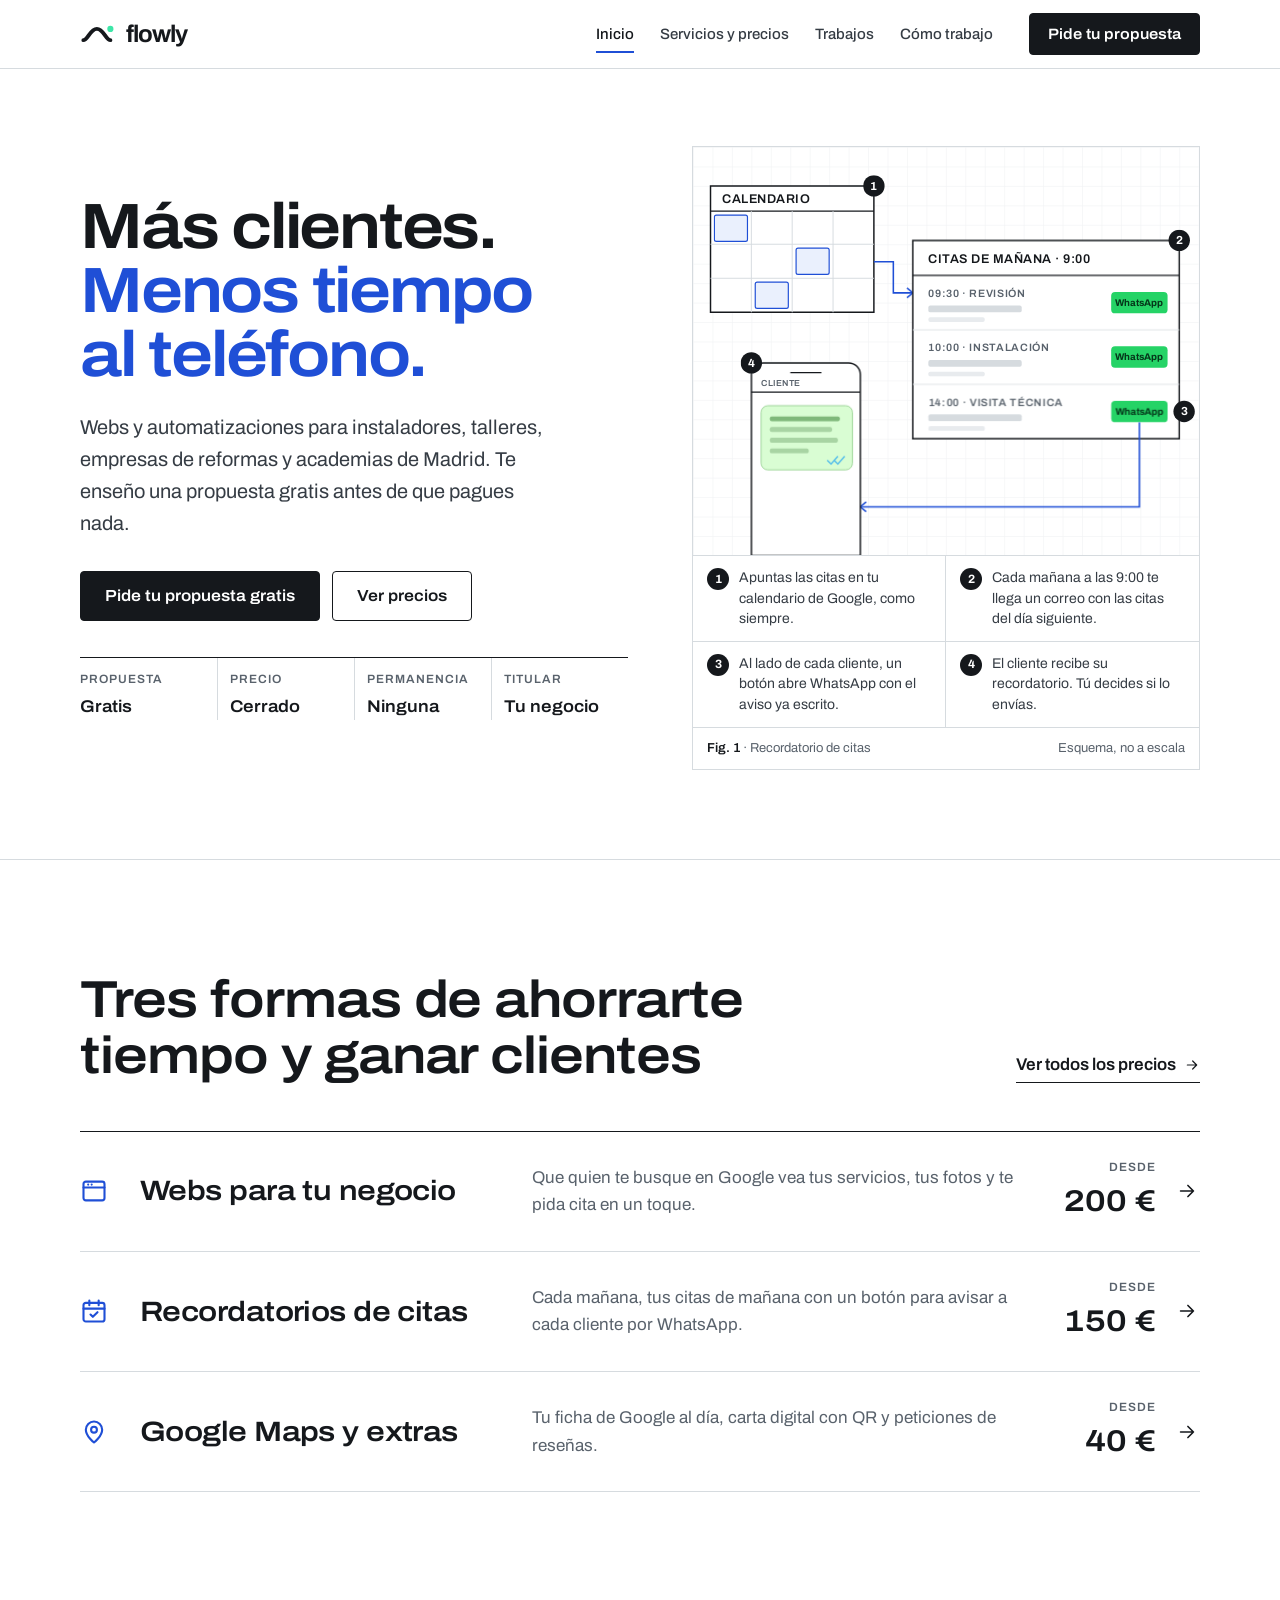
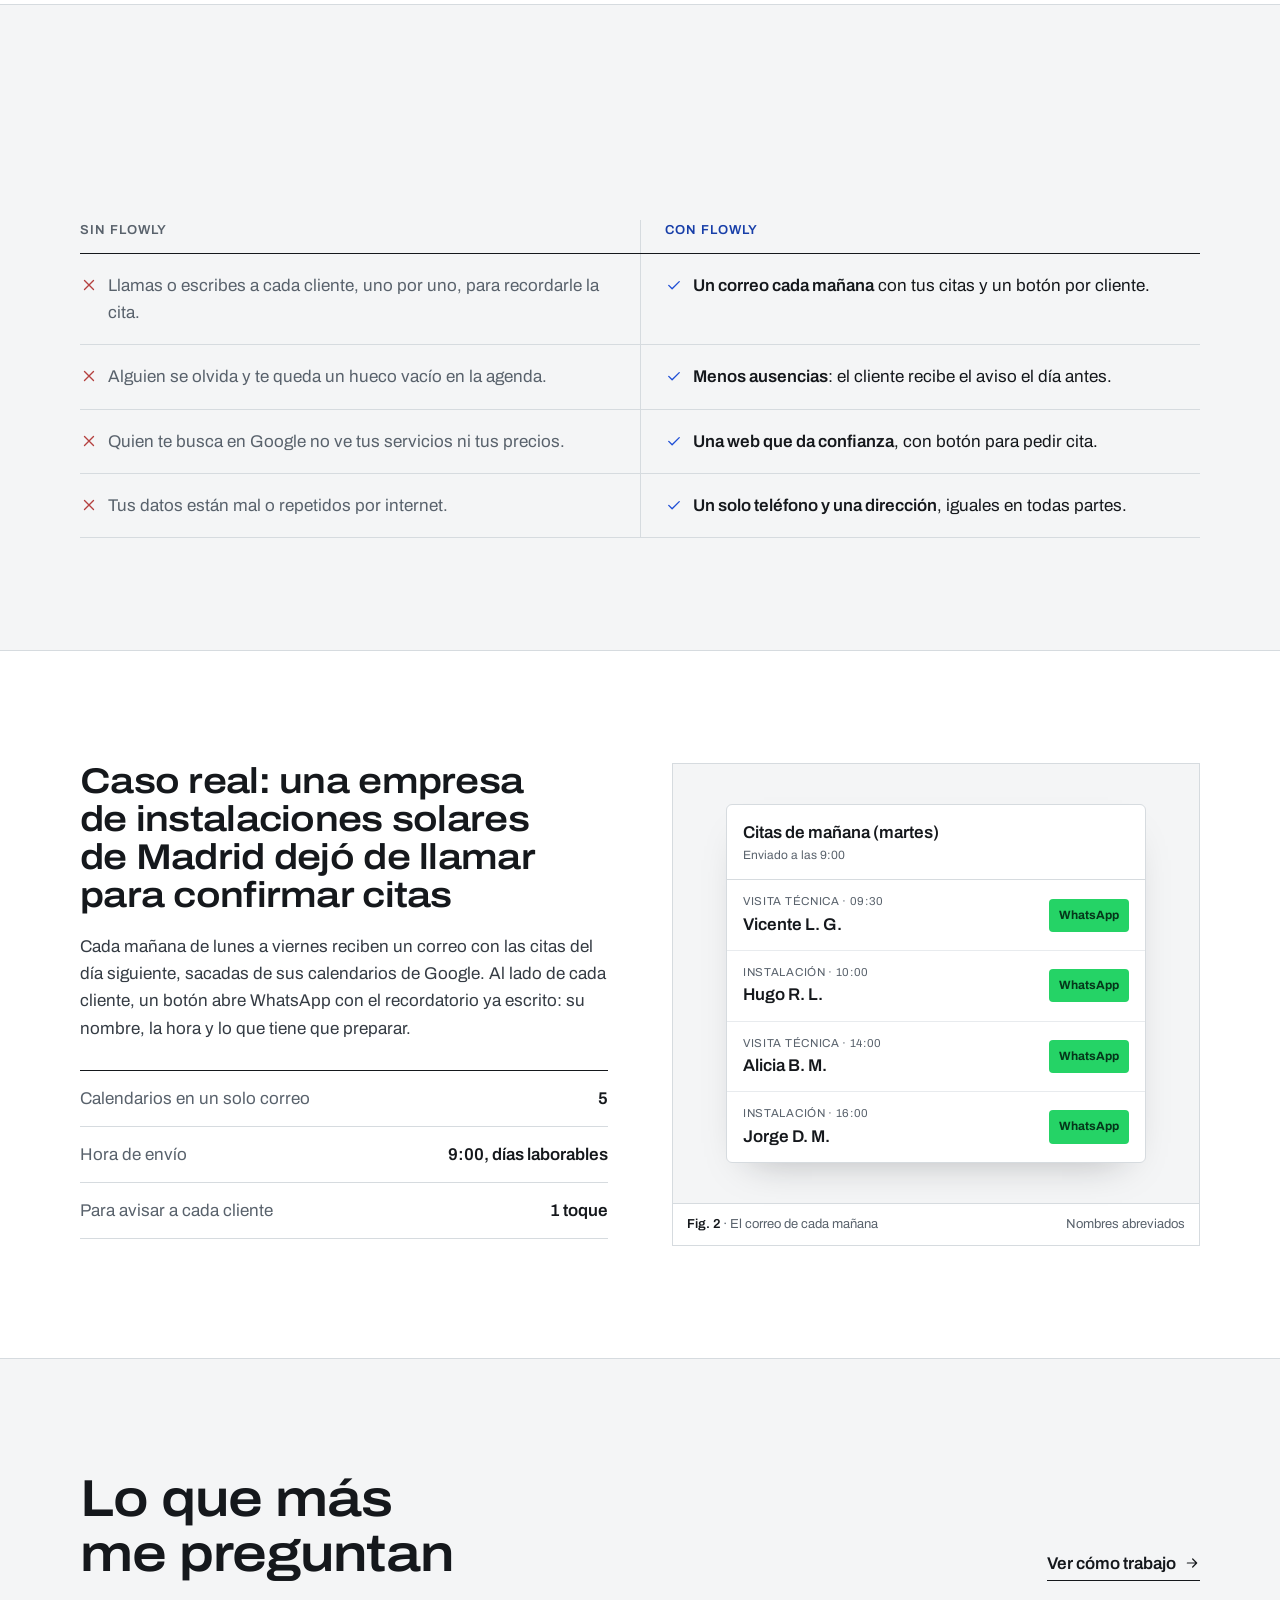
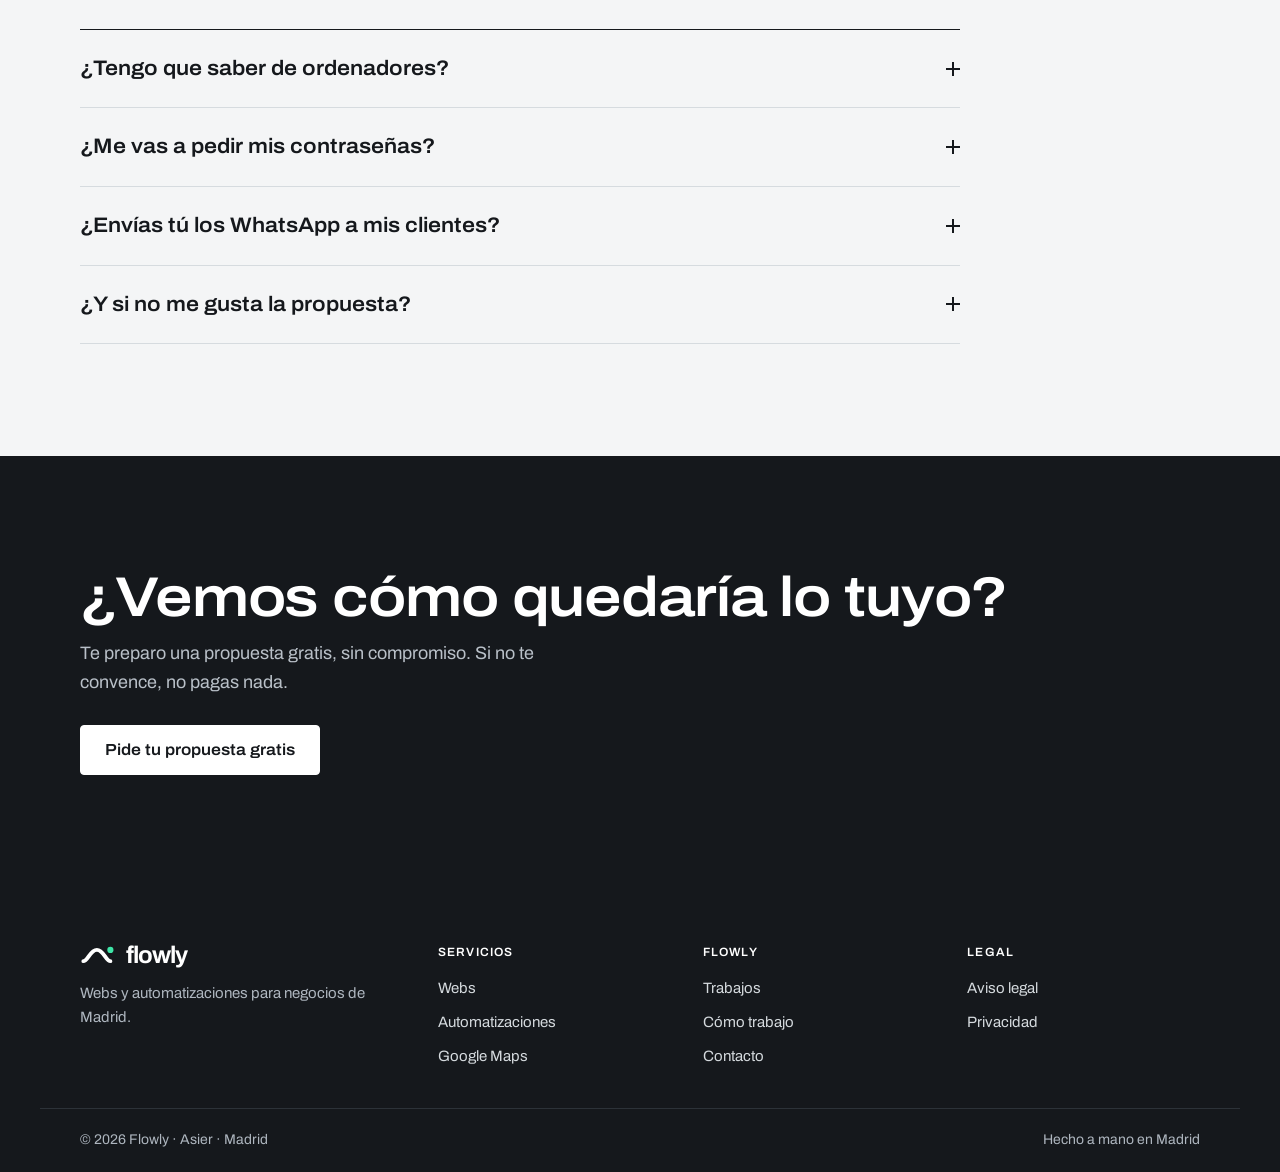
==== commit 147a8652: "Rediseño de la web con estilo de ficha técnica - Nuevo estilo: blanco, grafito, líneas finas y un az" ====
--- a/index.html
+++ b/index.html
@@ -10,7 +10,7 @@
 <meta property="og:url" content="https://flowlydesign.es/">
 <meta property="og:type" content="website">
 <meta property="og:locale" content="es_ES">
-<meta name="theme-color" content="#0f1216">
+<meta name="theme-color" content="#ffffff">
 <link rel="icon" href="/favicon.ico" sizes="48x48">
 <link rel="icon" href="/favicon.svg" type="image/svg+xml">
 <link rel="icon" href="/favicon-96.png" type="image/png" sizes="96x96">
@@ -19,504 +19,376 @@
 <script type="application/ld+json">{"@context": "https://schema.org", "@type": "ProfessionalService", "name": "Flowly", "url": "https://flowlydesign.es/", "description": "Webs y automatizaciones para negocios de Madrid.", "email": "flowlydesigns@gmail.com", "telephone": "+34644801005", "areaServed": "Madrid", "address": {"@type": "PostalAddress", "addressLocality": "Madrid", "addressCountry": "ES"}, "priceRange": "€€"}</script>
 <meta name="description" content="Flowly: webs y automatizaciones para negocios de Madrid. Propuesta gratis y precio cerrado.">
 <link rel="preconnect" href="https://fonts.googleapis.com">
-<link rel="stylesheet" href="https://fonts.googleapis.com/css2?family=Outfit:wght@500;600;700;800&family=DM+Sans:opsz,wght@9..40,400;9..40,500;9..40,600;9..40,700&display=swap">
+<link rel="preconnect" href="https://fonts.gstatic.com" crossorigin>
+<link rel="stylesheet" href="https://fonts.googleapis.com/css2?family=Archivo:wdth,wght@62..125,400..700&display=swap">
 <style>
-[hidden]{display:none!important}*,*::before,*::after{box-sizing:border-box}body{margin:0}
-/* Web de varias páginas (vistas): cabecera fija con menú, cada vista con su portada; marca oscura + menta */
+/* Flowly · catálogo técnico: blanco, grafito, líneas finas y un azul de plano */
 :root{
-  --bg:#ffffff; --soft:#f4f6f8; --soft-2:#eceff3; --ink:#12151a; --ink-2:#2a3038; --muted:#5a6370; --line:#e3e7ec;
-  --dark:#0f1216; --dark-2:#171b21; --dark-3:#20262e; --on-dark:#ffffff; --on-dark-muted:#aab3bf; --dark-line:rgba(255,255,255,.09);
-  --mint:#3ee6a8; --mint-2:#2bd194; --mint-ink:#052a1c; --mint-soft:#e3fbf2; --accent:#0b8a5d; --wa:#25D366;
-  --display:"Outfit",system-ui,-apple-system,sans-serif; --body:"DM Sans",system-ui,-apple-system,sans-serif;
-  --r:16px; --shadow:0 1px 2px rgba(16,24,40,.04),0 12px 32px -12px rgba(16,24,40,.16);
+  --paper:#ffffff; --sheet:#f4f5f6; --ink:#15181c; --ink-2:#353c44; --muted:#59626c;
+  --rule:#d6dbdf; --rule-soft:#e8ebee; --field:#b3bac2;
+  --accent:#1f4fd6; --accent-ink:#173ea8; --accent-soft:#eaf0fd;
+  --wa:#25d366; --wa-ink:#05361a; --no:#b4403f;
+  --sans:"Archivo",system-ui,-apple-system,"Segoe UI",Roboto,sans-serif;
+  --ease:cubic-bezier(.23,1,.32,1);
+  --max:1200px; --gut:clamp(20px,4vw,40px);
   color-scheme:light;
 }
-@media (prefers-color-scheme:dark){:root:not([data-theme="light"]){
-  --bg:#0d1014; --soft:#141820; --soft-2:#1a1f28; --ink:#eef2f6; --ink-2:#d3d9e0; --muted:#a0aab6; --line:#252c36;
-  --dark:#080a0d; --dark-2:#12161c; --dark-3:#1b2129; --mint-soft:#0f2a20; --accent:#3ee6a8; --shadow:0 1px 2px rgba(0,0,0,.3),0 12px 32px -12px rgba(0,0,0,.6); color-scheme:dark}}
-:root[data-theme="dark"]{--bg:#0d1014; --soft:#141820; --soft-2:#1a1f28; --ink:#eef2f6; --ink-2:#d3d9e0; --muted:#a0aab6; --line:#252c36; --dark:#080a0d; --dark-2:#12161c; --dark-3:#1b2129; --mint-soft:#0f2a20; --accent:#3ee6a8; --shadow:0 1px 2px rgba(0,0,0,.3),0 12px 32px -12px rgba(0,0,0,.6); color-scheme:dark}
-*{box-sizing:border-box}
-body{background:var(--bg);color:var(--ink);font:400 17px/1.6 var(--body);-webkit-font-smoothing:antialiased}
+*,*::before,*::after{box-sizing:border-box}
+[hidden]{display:none!important}
+html{-webkit-text-size-adjust:100%;scroll-padding-top:84px}
+body{margin:0;background:var(--paper);color:var(--ink);font:400 17px/1.6 var(--sans);-webkit-font-smoothing:antialiased;overflow-x:clip}
+::selection{background:var(--accent);color:#fff}
 img,svg{max-width:100%}
-a{color:var(--accent)}
-:focus-visible{outline:3px solid var(--mint);outline-offset:3px;border-radius:8px}
-h1,h2,h3,h4{font-family:var(--display);letter-spacing:-.025em;text-wrap:balance;margin:0;line-height:1.08}
+a{color:var(--accent-ink);text-underline-offset:3px;text-decoration-thickness:1px}
+:focus-visible{outline:2px solid var(--accent);outline-offset:3px}
+h1,h2,h3{margin:0;font-weight:600;font-stretch:115%;letter-spacing:-.02em;line-height:1.06;text-wrap:balance}
 p{margin:0}
-.in{max-width:1160px;margin:0 auto;padding-left:max(20px,env(safe-area-inset-left,0px));padding-right:max(20px,env(safe-area-inset-right,0px))}
+.in{max-width:var(--max);margin:0 auto;padding-inline:max(var(--gut),env(safe-area-inset-left,0px))}
 .sr{position:absolute;width:1px;height:1px;overflow:hidden;clip:rect(0 0 0 0);white-space:nowrap}
 
 /* botones */
-.btn{display:inline-flex;align-items:center;justify-content:center;gap:9px;font:600 16px/1 var(--body);text-decoration:none;border-radius:999px;padding:15px 24px;border:0;cursor:pointer;white-space:nowrap;min-height:48px}
+.btn{display:inline-flex;align-items:center;justify-content:center;gap:10px;min-height:50px;padding:0 24px;border-radius:4px;border:1.5px solid var(--ink);background:var(--ink);color:#fff;font:600 16px/1 var(--sans);font-stretch:108%;text-decoration:none;cursor:pointer;white-space:nowrap;transition:transform .16s var(--ease),background-color .2s,border-color .2s,color .2s}
 .btn svg{width:18px;height:18px;flex:none}
-.btn-mint{background:var(--mint);color:var(--mint-ink)}
-.btn-dark{background:var(--ink);color:var(--bg)}
-.btn-ghost{background:transparent;color:inherit;box-shadow:inset 0 0 0 1.5px currentColor}
-.btn-ghost.on-dark{color:var(--on-dark);box-shadow:inset 0 0 0 1.5px rgba(255,255,255,.3)}
-.btn-wa{background:var(--wa);color:#04210f}
-.link{display:inline-flex;align-items:center;gap:6px;font-weight:600;text-decoration:none;color:var(--accent)}
-.link svg{width:16px;height:16px;transition:transform .2s}
-@media (hover:hover) and (pointer:fine){.link:hover svg{transform:translateX(3px)}}
-@media (prefers-reduced-motion:no-preference){.btn{transition:transform .16s cubic-bezier(.23,1,.32,1),filter .18s,box-shadow .18s}@media (hover:hover) and (pointer:fine){.btn:hover{transform:translateY(-2px);filter:brightness(1.05)}}.btn:active{transform:scale(.97)}}
+.btn-line{background:transparent;color:var(--ink)}
+.btn-wa{background:var(--wa);border-color:var(--wa);color:var(--wa-ink)}
+.btn:active{transform:scale(.97)}
+.more{display:inline-flex;align-items:center;gap:8px;font-weight:600;color:var(--ink);text-decoration:none;border-bottom:1.5px solid currentColor;padding-bottom:3px;white-space:nowrap}
+.more svg{width:16px;height:16px;transition:transform .2s var(--ease)}
+@media (hover:hover) and (pointer:fine){
+  .btn:hover{background:var(--accent);border-color:var(--accent);color:#fff}
+  .btn-wa:hover{background:#1fbf5b;border-color:#1fbf5b;color:var(--wa-ink)}
+  .btn-line:hover{background:var(--ink);border-color:var(--ink);color:#fff}
+  .more:hover{color:var(--accent-ink)}
+  .more:hover svg{transform:translateX(3px)}
+}
 
 /* cabecera */
-body::before{content:"";position:fixed;inset:0 0 auto;height:env(safe-area-inset-top,0px);z-index:41;background:var(--dark)}
-header{position:sticky;top:env(safe-area-inset-top,0px);z-index:40;background:color-mix(in srgb,var(--dark) 92%,transparent);backdrop-filter:saturate(1.4) blur(12px);-webkit-backdrop-filter:saturate(1.4) blur(12px);color:var(--on-dark);border-bottom:1px solid var(--dark-line)}
-header .in{display:flex;align-items:center;gap:28px;height:68px}
-.logo{display:flex;align-items:center;gap:10px;color:inherit;text-decoration:none;font:800 25px/1 var(--display);letter-spacing:-.05em}
-.logo svg{width:38px;height:24px}
-.nav{display:flex;gap:4px;margin-left:auto}
-.nav a{color:var(--on-dark-muted);text-decoration:none;font-size:15px;font-weight:500;padding:8px 14px;border-radius:999px}
-.nav a:hover{color:var(--on-dark);background:rgba(255,255,255,.06)}
-.nav a[aria-current="page"]{color:var(--on-dark);background:rgba(255,255,255,.1)}
-header .btn{padding:11px 18px;min-height:40px;font-size:15px}
-.burger{display:none;margin-left:auto;width:44px;height:44px;border:0;border-radius:12px;background:rgba(255,255,255,.08);color:var(--on-dark);cursor:pointer;place-items:center}
+header{position:sticky;top:0;z-index:40;background:rgba(255,255,255,.94);-webkit-backdrop-filter:blur(10px);backdrop-filter:blur(10px);border-bottom:1px solid var(--rule)}
+header .bar{display:flex;align-items:center;gap:24px;height:68px}
+.logo{display:inline-flex;align-items:center;gap:10px;color:var(--ink);text-decoration:none;font:700 24px/1 var(--sans);letter-spacing:-.045em}
+.logo svg{width:36px;height:23px;display:block}
+.nav{display:flex;gap:2px;margin-left:auto}
+.nav a{position:relative;color:var(--ink-2);text-decoration:none;font-size:15px;font-weight:500;padding:10px 12px}
+.nav a::after{content:"";position:absolute;left:12px;right:12px;bottom:3px;height:2px;background:var(--accent);transform:scaleX(0);transform-origin:left;transition:transform .25s var(--ease)}
+.nav a[aria-current="page"]{color:var(--ink)}
+.nav a[aria-current="page"]::after{transform:none}
+@media (hover:hover) and (pointer:fine){.nav a:hover{color:var(--ink)}}
+header .bar .btn{min-height:42px;padding:0 18px;font-size:15px}
+.burger{display:none;margin-left:auto;width:44px;height:44px;border:1px solid var(--rule);border-radius:4px;background:#fff;color:var(--ink);cursor:pointer;place-items:center}
 .burger svg{width:22px;height:22px}
-.burger path{transition:transform .4s cubic-bezier(.2,.7,.2,1),opacity .25s;transform-box:fill-box;transform-origin:center}
+.burger path{transition:transform .25s var(--ease),opacity .15s;transform-box:fill-box;transform-origin:center}
 .burger[aria-expanded="true"] .l1{transform:translateY(5px) rotate(45deg)}
-.burger[aria-expanded="true"] .l2{opacity:0;transform:scaleX(.2)}
+.burger[aria-expanded="true"] .l2{opacity:0}
 .burger[aria-expanded="true"] .l3{transform:translateY(-5px) rotate(-45deg)}
-header{transition:box-shadow .3s}
-header.scrolled{box-shadow:0 10px 30px -18px rgba(0,0,0,.6)}
-.mnav,header .mnav.in{display:none}
+.mnav{display:none}
 @media (max-width:900px){
-  .nav,header .btn{display:none}
+  .nav,header .bar .btn{display:none}
   .burger{display:grid}
-  .mnav{display:flex;flex-direction:column;gap:4px;background:var(--dark);border-bottom:1px solid var(--dark-line);padding-block:8px 18px}
-  .mnav a{color:var(--on-dark);text-decoration:none;font:600 20px var(--display);padding:12px 0;border-bottom:1px solid var(--dark-line)}
-  .mnav a[aria-current="page"]{color:var(--mint)}
-  .mnav .btn{margin-top:14px;align-self:stretch}
-  header .mnav.in{height:auto;align-items:stretch;gap:4px}
-  header .mnav.in{display:flex;max-height:0;overflow:hidden;padding-block:0;border-bottom-color:transparent;visibility:hidden;transition:max-height .26s cubic-bezier(.23,1,.32,1),padding .26s cubic-bezier(.23,1,.32,1),border-color .2s,visibility 0s .26s}
-  header .mnav.in.open{max-height:520px;padding-block:8px 18px;border-bottom-color:var(--dark-line);visibility:visible;transition:max-height .32s cubic-bezier(.23,1,.32,1),padding .32s cubic-bezier(.23,1,.32,1),border-color .3s,visibility 0s}
-  .mnav a{opacity:0;transform:translateY(-6px);transition:opacity .15s,transform .15s}
-  .mnav.open a{opacity:1;transform:none;transition:opacity .25s,transform .3s cubic-bezier(.23,1,.32,1);transition-delay:calc(var(--i,0)*30ms + 40ms)}
-  .mnav .btn{display:inline-flex!important}
+  .mnav{display:flex;flex-direction:column;max-height:0;overflow:hidden;visibility:hidden;border-top:1px solid transparent;transition:max-height .26s var(--ease),border-color .2s,visibility 0s .26s}
+  .mnav.open{max-height:560px;visibility:visible;border-top-color:var(--rule);transition:max-height .32s var(--ease),border-color .2s,visibility 0s}
+  .mnav a{color:var(--ink);text-decoration:none;font-size:20px;font-weight:600;font-stretch:112%;padding:14px var(--gut);border-bottom:1px solid var(--rule-soft)}
+  .mnav a[aria-current="page"]{color:var(--accent-ink)}
+  .mnav a.btn{margin:16px var(--gut) 20px;padding:0 24px;font-size:17px;color:#fff;border-bottom:1.5px solid var(--ink)}
 }
 
-/* vistas */
-.view{animation:none}
-@media (prefers-reduced-motion:no-preference){.view.enter{animation:enter .45s cubic-bezier(.2,.7,.2,1)}}
-@keyframes enter{from{opacity:.0;transform:translateY(10px)}to{opacity:1;transform:none}}
-
-/* portadas */
-.hero{background:var(--dark);color:var(--on-dark);position:relative;overflow:hidden}
-.hero::before{content:"";position:absolute;inset:-40% -10% auto auto;width:720px;height:720px;border-radius:50%;background:radial-gradient(closest-side,rgba(62,230,168,.16),transparent);pointer-events:none}
-.hero .in{position:relative}
-.eyebrow{display:inline-flex;align-items:center;gap:8px;font:600 13px var(--body);letter-spacing:.12em;text-transform:uppercase;color:var(--mint)}
-.eyebrow::before{content:"";width:8px;height:8px;border-radius:50%;background:var(--mint);box-shadow:0 0 0 4px rgba(62,230,168,.2)}
-.page-hero{padding-block:72px 64px}
-.page-hero h1{font-size:clamp(38px,5.6vw,64px);font-weight:700;margin:16px 0 14px;max-width:16ch}
-.page-hero p{font-size:19px;color:var(--on-dark-muted);max-width:56ch}
-.crumbs{font-size:14px;color:var(--on-dark-muted)}
-.crumbs a{color:var(--on-dark-muted);text-decoration:none}
-.crumbs a:hover{color:var(--on-dark)}
-
-.home-hero{padding-block:72px 88px}
-.home-hero .in{display:grid;grid-template-columns:minmax(0,1.08fr) minmax(0,.92fr);gap:56px;align-items:center}
-.home-hero h1{font-size:clamp(44px,6.6vw,80px);font-weight:800;margin:18px 0 20px;letter-spacing:-.04em;line-height:.98}
-.home-hero h1 span{color:var(--mint)}
-.home-hero .sub{font-size:20px;color:var(--on-dark-muted);max-width:46ch;margin-bottom:30px}
-.cta{display:flex;flex-wrap:wrap;gap:12px}
-.proof{display:flex;flex-wrap:wrap;gap:10px 22px;margin-top:34px;font-size:15px;color:var(--on-dark-muted)}
-.proof span{display:inline-flex;align-items:center;gap:8px}
-.proof svg{width:18px;height:18px;color:var(--mint)}
-@media (max-width:900px){.home-hero .in{grid-template-columns:minmax(0,1fr)}.home-hero{padding-block:48px 64px}}
-
-/* teléfono */
-.device{justify-self:center;position:relative;width:min(100%,360px)}
-.phone{background:#0a0c10;border-radius:38px;padding:12px;box-shadow:0 0 0 1.5px #2a313b,0 40px 80px -30px rgba(0,0,0,.8)}
-.screen{background:#0b141a;border-radius:28px;overflow:hidden;min-height:540px;display:flex;flex-direction:column}
-.wa-head{background:#1f2c34;color:#e9edef;display:flex;align-items:center;gap:10px;padding:14px 16px}
-.av{width:36px;height:36px;border-radius:50%;background:var(--mint);color:var(--mint-ink);display:grid;place-items:center;font:700 15px var(--display);flex:none}
-.wa-head b{display:block;font-size:15px;font-weight:600}
-.wa-head small{font-size:12px;color:#8696a0}
-.chat{flex:1;padding:16px 14px;display:flex;flex-direction:column;gap:10px;background:#0b141a;background-image:radial-gradient(rgba(255,255,255,.035) 1px,transparent 1px);background-size:18px 18px}
-.day{align-self:center;font-size:11px;color:#8696a0;background:#182229;border-radius:8px;padding:4px 10px}
-.msg{max-width:86%;font-size:14px;line-height:1.45;padding:9px 11px 18px;border-radius:10px;position:relative;color:#e9edef}
-.msg.out{align-self:flex-end;background:#005c4b;border-top-right-radius:2px}
-.msg.in{align-self:flex-start;background:#202c33;border-top-left-radius:2px}
-.msg time{position:absolute;right:9px;bottom:4px;font-size:10.5px;color:rgba(233,237,239,.6)}
-.float{position:absolute;left:-46px;bottom:70px;background:var(--bg);color:var(--ink);border-radius:16px;padding:14px 16px;box-shadow:var(--shadow);display:flex;gap:12px;align-items:center;max-width:250px}
-.float .ic{width:40px;height:40px;border-radius:12px;background:var(--mint-soft);color:var(--accent);display:grid;place-items:center;flex:none}
-.float .ic svg{width:22px;height:22px}
-.float b{display:block;font:700 15px var(--display)}
-.float small{font-size:13px;color:var(--muted)}
-@media (max-width:520px){.float{left:auto;right:-6px;bottom:-26px}}
-@media (prefers-reduced-motion:no-preference){.phone{animation:bob 7s ease-in-out infinite}@keyframes bob{50%{transform:translateY(-8px)}}}
-
 /* secciones */
-section{padding-block:88px}
-.soft{background:var(--soft)}
-.sec-head{display:flex;flex-wrap:wrap;align-items:flex-end;justify-content:space-between;gap:16px 40px;margin-bottom:40px}
-.sec-head>div{max-width:640px}
-.sec-head h2{font-size:clamp(32px,4.2vw,48px);font-weight:700;margin:0 0 12px}
-.sec-head p{color:var(--muted);font-size:18px}
-.kicker{font:600 13px var(--body);letter-spacing:.12em;text-transform:uppercase;color:var(--accent)}
-
-/* tarjetas de servicio (inicio) */
-.svc-grid{display:grid;grid-template-columns:repeat(3,minmax(0,1fr));gap:18px}
-@media (max-width:900px){.svc-grid{grid-template-columns:1fr}}
-.svc{background:var(--bg);border:1px solid var(--line);border-radius:20px;padding:28px;display:flex;flex-direction:column;gap:14px;text-decoration:none;color:inherit;transition:border-color .2s,box-shadow .2s,transform .2s}
-@media (hover:hover) and (pointer:fine){.svc:hover{border-color:color-mix(in srgb,var(--mint) 60%,var(--line));box-shadow:var(--shadow);transform:translateY(-3px)}}
-.svc .ic{width:52px;height:52px;border-radius:14px;background:var(--mint-soft);color:var(--accent);display:grid;place-items:center}
-.svc .ic svg{width:26px;height:26px}
-.svc h3{font-size:24px}
-.svc p{color:var(--muted)}
-.svc .from{margin-top:auto;display:flex;align-items:baseline;justify-content:space-between;gap:12px;padding-top:16px;border-top:1px solid var(--line)}
-.svc .from small{color:var(--muted);font-size:14px}
-.svc .from b{font:700 26px var(--display)}
-
-/* antes / después */
-.ba{display:grid;grid-template-columns:repeat(2,minmax(0,1fr));gap:18px}
-@media (max-width:760px){.ba{grid-template-columns:1fr}}
-.ba-col{border-radius:20px;padding:30px;display:flex;flex-direction:column;gap:14px}
-.ba-col.before{background:var(--bg);border:1px solid var(--line)}
-.ba-col.after{background:var(--dark);color:var(--on-dark)}
-.ba-col h3{font-size:22px;display:flex;align-items:center;gap:10px}
-.ba-col ul{list-style:none;margin:0;padding:0;display:flex;flex-direction:column;gap:12px}
-.ba-col li{display:flex;gap:12px;align-items:flex-start}
-.ba-col li svg{width:20px;height:20px;flex:none;margin-top:3px}
-.before li svg{color:#d05050}
-.after li svg{color:var(--mint)}
-.after li{color:var(--on-dark-muted)}
-.after li b{color:var(--on-dark);font-weight:600}
+section{padding-block:clamp(64px,9vw,112px)}
+section+section{border-top:1px solid var(--rule)}
+.sheet{background:var(--sheet)}
+.shead{display:flex;flex-wrap:wrap;align-items:flex-end;justify-content:space-between;gap:16px 40px;margin-bottom:clamp(28px,4vw,48px)}
+.shead>div{max-width:680px}
+.shead h2{font-size:clamp(30px,4.4vw,52px)}
+.shead p{margin-top:14px;color:var(--muted);font-size:18px;max-width:52ch}
+
+/* portada */
+.hero{padding-block:clamp(36px,6vw,80px) clamp(56px,7vw,96px)}
+.hero .in{display:grid;grid-template-columns:minmax(0,1.08fr) minmax(0,1fr);gap:clamp(36px,5vw,72px);align-items:center}
+.hero h1{font-size:clamp(42px,5vw,72px);font-weight:650;font-stretch:112%;letter-spacing:-.035em;line-height:1}
+.hero h1 em{font-style:normal;color:var(--accent)}
+.hero .sub{margin-top:24px;font-size:clamp(18px,1.6vw,20px);color:var(--ink-2);max-width:44ch}
+.cta{display:flex;flex-wrap:wrap;gap:12px;margin-top:32px}
+.terms{margin:36px 0 0;border-top:1.5px solid var(--ink);display:grid;grid-template-columns:repeat(4,minmax(0,1fr))}
+.terms div{padding:12px 12px 0 0}
+.terms div+div{padding-left:12px;border-left:1px solid var(--rule)}
+.terms dt{font-size:12px;font-weight:600;letter-spacing:.08em;text-transform:uppercase;color:var(--muted)}
+.terms dd{margin:4px 0 0;font-weight:600;font-stretch:108%}
+@media (max-width:900px){.hero .in{grid-template-columns:1fr}}
+@media (max-width:560px){.terms{grid-template-columns:repeat(2,minmax(0,1fr))}.terms div:nth-child(3){padding-left:0;border-left:0}.terms div:nth-child(n+3){border-top:1px solid var(--rule);margin-top:12px}}
+
+/* figuras */
+.fig{margin:0;border:1px solid var(--rule);background:#fff}
+.fig svg{display:block;width:100%;height:auto}
+.fig figcaption{display:flex;justify-content:space-between;gap:12px;border-top:1px solid var(--rule);padding:10px 14px;font-size:13px;color:var(--muted)}
+.fig figcaption b{color:var(--ink);font-weight:600}
+.legend{list-style:none;margin:0;padding:0;border-top:1px solid var(--rule);display:grid;grid-template-columns:repeat(2,minmax(0,1fr))}
+.legend li{display:grid;grid-template-columns:22px minmax(0,1fr);gap:10px;align-items:start;padding:12px 14px;font-size:14px;line-height:1.45;color:var(--ink-2)}
+.legend li:nth-child(odd){border-right:1px solid var(--rule)}
+.legend li:nth-child(-n+2){border-bottom:1px solid var(--rule)}
+.legend .n{width:22px;height:22px;border-radius:50%;background:var(--ink);color:#fff;display:grid;place-items:center;font-size:12px;font-weight:700}
+@media (max-width:520px){.legend{grid-template-columns:1fr}.legend li:nth-child(odd){border-right:0}.legend li:not(:last-child){border-bottom:1px solid var(--rule)}}
+.fig1 .t{font:600 11px var(--sans);letter-spacing:.06em;fill:var(--muted)}
+.fig1 .tb{font:600 13px var(--sans);letter-spacing:.04em;fill:var(--ink)}
+.fig1 .tw{font:700 10px var(--sans);fill:var(--wa-ink)}
+.fig1 .tn{font:700 12px var(--sans);fill:#fff}
+@media (prefers-reduced-motion:no-preference){
+  .fig1.play .dr{stroke-dasharray:1;stroke-dashoffset:1;animation:draw .6s var(--ease) forwards}
+  .fig1.play .fx{opacity:0;animation:fade .45s var(--ease) forwards}
+  .fig1.play .press{transform-box:fill-box;transform-origin:center;animation:press .5s 1.75s var(--ease) both}
+  .fig1.play .pop{opacity:0;transform-box:fill-box;transform-origin:left bottom;animation:pop .5s var(--ease) forwards}
+  @keyframes draw{to{stroke-dashoffset:0}}
+  @keyframes fade{to{opacity:1}}
+  @keyframes press{0%,100%{transform:none}40%{transform:scale(.86)}}
+  @keyframes pop{from{opacity:0;transform:translateY(8px) scale(.94)}to{opacity:1;transform:none}}
+}
+
+/* gama de servicios */
+.range{list-style:none;margin:0;padding:0;border-top:1.5px solid var(--ink)}
+.range a{display:grid;grid-template-columns:40px minmax(0,1fr) minmax(0,1.3fr) 120px 24px;gap:20px;align-items:center;padding:26px 0;border-bottom:1px solid var(--rule);color:inherit;text-decoration:none}
+.range .ico{width:28px;height:28px;color:var(--accent)}
+.range h3{font-size:clamp(22px,2.2vw,28px);transition:color .2s}
+.range p{color:var(--muted)}
+.range .price{text-align:right;white-space:nowrap}
+.range .price small{display:block;font-size:12px;letter-spacing:.08em;text-transform:uppercase;color:var(--muted);font-weight:600}
+.range .price b{font-size:30px;font-weight:650;font-stretch:115%;font-variant-numeric:tabular-nums}
+.range .go{width:22px;height:22px;transition:transform .25s var(--ease)}
+@media (hover:hover) and (pointer:fine){.range a:hover h3{color:var(--accent-ink)}.range a:hover .go{transform:translateX(4px)}}
+@media (max-width:760px){
+  .range a{grid-template-columns:28px minmax(0,1fr) auto;grid-template-areas:"i h pr" ". p p";gap:6px 14px;padding:20px 0}
+  .range .ico{grid-area:i;width:24px;height:24px}.range h3{grid-area:h}.range p{grid-area:p;font-size:15px}.range .price{grid-area:pr}.range .price b{font-size:24px}.range .go{display:none}
+}
+
+/* comparativa */
+.cmp{width:100%;border-collapse:collapse;table-layout:fixed}
+.cmp th{text-align:left;font-size:13px;letter-spacing:.08em;text-transform:uppercase;color:var(--muted);font-weight:600;padding:0 0 12px;border-bottom:1.5px solid var(--ink)}
+.cmp th:last-child{color:var(--accent-ink)}
+.cmp td{vertical-align:top;padding:18px 0;border-bottom:1px solid var(--rule)}
+.cmp td:first-child{color:var(--muted);padding-right:24px}
+.cmp td:last-child,.cmp th:last-child{padding-left:24px;border-left:1px solid var(--rule)}
+.cmp td>span{display:flex;gap:10px}
+.cmp td svg{width:18px;height:18px;flex:none;margin-top:4px}
+.cmp td:first-child svg{color:var(--no)}
+.cmp td:last-child svg{color:var(--accent)}
+.cmp b{font-weight:600}
+@media (max-width:640px){.cmp{font-size:15px}.cmp td:first-child{padding-right:12px}.cmp td:last-child,.cmp th:last-child{padding-left:12px}.cmp td svg{display:none}}
 
 /* caso real */
-.case-real{display:grid;grid-template-columns:minmax(0,1fr) minmax(0,1fr);gap:0;border-radius:24px;overflow:hidden;background:var(--dark);color:var(--on-dark)}
-.case-real .txt{padding:44px;display:flex;flex-direction:column;gap:16px}
-.case-real h3{font-size:clamp(26px,3vw,34px)}
-.case-real p{color:var(--on-dark-muted)}
-.stats{display:grid;grid-template-columns:repeat(3,minmax(0,1fr));gap:12px;margin-top:8px}
-.stat{border-top:1px solid var(--dark-line);padding-top:12px}
-.stat b{display:block;font:800 34px/1 var(--display);color:var(--mint)}
-.stat small{font-size:13px;color:var(--on-dark-muted)}
-.mail{background:var(--dark-2);padding:36px;display:flex;align-items:center;justify-content:center}
-.mailbox{width:100%;max-width:400px;background:var(--bg);color:var(--ink);border-radius:16px;box-shadow:0 30px 60px -30px rgba(0,0,0,.8);overflow:hidden}
-.mailbox .mh{padding:14px 18px;border-bottom:1px solid var(--line);display:flex;flex-direction:column;gap:2px}
-.mailbox .mh b{font-size:15px}
-.mailbox .mh small{font-size:12px;color:var(--muted)}
-.mrow{padding:12px 18px;border-bottom:1px solid var(--line);display:flex;align-items:center;justify-content:space-between;gap:10px}
+.case{display:grid;grid-template-columns:minmax(0,1fr) minmax(0,1fr);gap:clamp(32px,5vw,64px);align-items:start}
+.case h2{font-size:clamp(26px,2.8vw,38px)}
+.case p{margin-top:18px;color:var(--ink-2);max-width:56ch}
+.spec{margin:28px 0 0;border-top:1.5px solid var(--ink)}
+.spec div{display:flex;justify-content:space-between;gap:16px;padding:14px 0;border-bottom:1px solid var(--rule)}
+.spec dt{color:var(--muted)}
+.spec dd{margin:0;font-weight:600;font-variant-numeric:tabular-nums;text-align:right}
+.plate{background:var(--sheet);padding:clamp(20px,4vw,40px)}
+@media (max-width:900px){.case{grid-template-columns:1fr}}
+.mailbox{background:#fff;border:1px solid var(--rule);border-radius:6px;box-shadow:0 18px 40px -24px rgba(21,24,28,.35);overflow:hidden;width:100%;max-width:420px;margin-inline:auto;color:var(--ink)}
+.mh{display:flex;flex-direction:column;padding:14px 16px;border-bottom:1px solid var(--rule)}
+.mh b{font-weight:600}
+.mh small{font-size:12px;color:var(--muted)}
+.mrow{display:flex;align-items:center;justify-content:space-between;gap:12px;padding:12px 16px;border-bottom:1px solid var(--rule-soft)}
 .mrow:last-child{border-bottom:0}
-.mrow div{display:flex;flex-direction:column;min-width:0}
-.mrow div small{font-size:11px;color:var(--muted);text-transform:uppercase;letter-spacing:.05em}
-.mrow div span{font-size:14px;font-weight:600;white-space:nowrap;overflow:hidden;text-overflow:ellipsis}
-.mrow .wabtn{flex:none;background:var(--wa);color:#04210f;font-size:12px;font-weight:700;border-radius:8px;padding:7px 10px}
-@media (max-width:900px){.case-real{grid-template-columns:1fr}.case-real .txt{padding:32px}.mail{padding:24px}}
-
-/* banda CTA */
-.band{background:var(--mint);color:var(--mint-ink)}
-.band .in{display:flex;flex-wrap:wrap;align-items:center;justify-content:space-between;gap:24px;padding-block:52px}
-.band h2{font-size:clamp(28px,3.6vw,42px);font-weight:800;letter-spacing:-.03em}
-.band p{margin-top:8px;font-size:18px;opacity:.85}
+.mrow div{display:flex;flex-direction:column}
+.mrow small{font-size:11.5px;letter-spacing:.06em;text-transform:uppercase;color:var(--muted)}
+.mrow span{font-weight:600}
+.mrow .wabtn{flex:none;background:var(--wa);color:var(--wa-ink);font-size:12px;font-weight:700;border-radius:4px;padding:7px 10px}
+
+/* preguntas */
+.faq{border-top:1.5px solid var(--ink);max-width:880px}
+.faq details{border-bottom:1px solid var(--rule)}
+.faq summary{list-style:none;cursor:pointer;display:flex;justify-content:space-between;gap:20px;align-items:center;padding:22px 0;font-size:clamp(18px,1.8vw,21px);font-weight:600;font-stretch:108%}
+.faq summary::-webkit-details-marker{display:none}
+.faq summary::after{content:"";flex:none;width:14px;height:14px;background:linear-gradient(var(--ink),var(--ink)) center/14px 2px no-repeat,linear-gradient(var(--ink),var(--ink)) center/2px 14px no-repeat;transition:transform .25s var(--ease)}
+.faq details[open] summary::after{transform:rotate(45deg)}
+.faq details p{padding:0 0 22px;color:var(--ink-2);max-width:64ch}
+
+/* cierre */
+.close{background:var(--ink);color:#fff}
+section.close+section,section+section.close{border-top:0}
+.close .in{display:flex;flex-wrap:wrap;justify-content:space-between;align-items:flex-end;gap:28px 40px}
+.close h2{font-size:clamp(32px,4.6vw,56px)}
+.close p{margin-top:12px;color:#b9c0c8;font-size:18px;max-width:46ch}
+.close .cta{margin-top:0}
+.close .btn{background:#fff;border-color:#fff;color:var(--ink)}
+.close .btn-line{background:transparent;color:#fff;border-color:#6d7680}
+@media (hover:hover) and (pointer:fine){.close .btn:hover{background:var(--accent);border-color:var(--accent);color:#fff}}
+
+/* cabeceras de página */
+.phead{padding-block:clamp(40px,6vw,72px) clamp(32px,4vw,48px);border-bottom:1.5px solid var(--ink)}
+.crumbs{font-size:14px;color:var(--muted);margin-bottom:18px}
+.crumbs a{color:var(--muted);text-decoration:none}
+.phead h1{font-size:clamp(40px,6vw,76px);font-weight:650;font-stretch:120%;letter-spacing:-.035em;max-width:16ch}
+.phead>.in>p:last-child{margin-top:18px;font-size:19px;color:var(--ink-2);max-width:56ch}
+.phead+section{border-top:0}
 
 /* precios */
-.tabs{display:inline-flex;gap:4px;background:var(--soft-2);border-radius:999px;padding:5px;margin-bottom:32px;flex-wrap:wrap}
-.tabs button{border:0;background:transparent;color:var(--muted);font:600 15px var(--body);padding:11px 20px;border-radius:999px;cursor:pointer;min-height:44px}
-.tabs button[aria-selected="true"]{background:var(--bg);color:var(--ink);box-shadow:0 1px 3px rgba(16,24,40,.12)}
-.plans{display:grid;grid-template-columns:repeat(3,minmax(0,1fr));gap:18px;align-items:stretch}
-@media (max-width:980px){.plans{grid-template-columns:1fr}}
-.plan{position:relative;background:var(--bg);border:1px solid var(--line);border-radius:22px;padding:30px;display:flex;flex-direction:column;gap:18px}
-.plan.feat{background:var(--dark);color:var(--on-dark);border-color:var(--dark)}
-.plan .badge{position:absolute;top:-12px;left:30px;background:var(--mint);color:var(--mint-ink);font-size:12px;font-weight:700;letter-spacing:.06em;text-transform:uppercase;border-radius:999px;padding:5px 12px}
+.tabs{display:flex;gap:clamp(16px,3vw,28px);border-bottom:1px solid var(--rule);margin-bottom:36px;overflow-x:auto;scrollbar-width:none}
+.tabs button{border:0;background:none;padding:12px 0;font:600 16px var(--sans);color:var(--muted);cursor:pointer;position:relative;white-space:nowrap;min-height:44px}
+.tabs button::after{content:"";position:absolute;left:0;right:0;bottom:0;height:2px;background:var(--accent);transform:scaleX(0);transform-origin:left;transition:transform .25s var(--ease)}
+.tabs button[aria-selected="true"]{color:var(--ink)}
+.tabs button[aria-selected="true"]::after{transform:none}
+.plans{display:grid;grid-template-columns:repeat(3,minmax(0,1fr));border:1px solid var(--rule);background:#fff}
+.plan{position:relative;display:flex;flex-direction:column;gap:16px;padding:32px 28px}
+.plan+.plan{border-left:1px solid var(--rule)}
+.plan.feat{box-shadow:inset 0 3px 0 var(--accent);background:linear-gradient(var(--accent-soft),#fff 46%)}
+.plan .badge{position:absolute;top:14px;right:16px;font-size:12px;font-weight:700;letter-spacing:.08em;text-transform:uppercase;color:var(--accent-ink)}
 .plan h3{font-size:24px}
+.plan.feat h3{padding-right:110px}
 .plan .desc{color:var(--muted);font-size:15px;min-height:48px}
-.plan.feat .desc{color:var(--on-dark-muted)}
-.amount{display:flex;align-items:baseline;gap:8px;flex-wrap:wrap}
-.amount b{font:800 52px/1 var(--display);letter-spacing:-.03em;font-variant-numeric:tabular-nums}
-.amount small{font-size:15px;color:var(--muted)}
-.plan.feat .amount small{color:var(--on-dark-muted)}
-.plan ul{list-style:none;margin:0;padding:18px 0 0;border-top:1px solid var(--line);display:flex;flex-direction:column;gap:11px;font-size:15px}
-.plan.feat ul{border-color:var(--dark-line)}
-.plan li{display:flex;gap:10px;align-items:flex-start}
+.amount{display:flex;align-items:baseline;gap:10px;flex-wrap:wrap;padding-bottom:16px;border-bottom:1px solid var(--rule)}
+.amount b{font-size:48px;font-weight:650;font-stretch:118%;letter-spacing:-.03em;font-variant-numeric:tabular-nums;line-height:1}
+.amount small{color:var(--muted);font-size:14px}
+.plan ul{list-style:none;margin:0;padding:0;display:flex;flex-direction:column;gap:10px;font-size:15px}
+.plan li{display:flex;gap:10px}
 .plan li svg{width:18px;height:18px;flex:none;margin-top:3px;color:var(--accent)}
-.plan.feat li svg{color:var(--mint)}
 .plan .btn{margin-top:auto}
-.extras{margin-top:40px;display:grid;grid-template-columns:repeat(2,minmax(0,1fr));gap:18px}
-@media (max-width:760px){.extras{grid-template-columns:1fr}}
-.extra{border:1px solid var(--line);border-radius:18px;padding:22px 24px;display:flex;justify-content:space-between;align-items:center;gap:16px;background:var(--bg)}
+@media (max-width:480px){.tabs button{font-size:15px}}
+@media (max-width:900px){.plans{grid-template-columns:1fr}.plan+.plan{border-left:0;border-top:1px solid var(--rule)}}
+.extras{border-top:1.5px solid var(--ink)}
+.extra{display:flex;justify-content:space-between;align-items:center;gap:16px;padding:18px 0;border-bottom:1px solid var(--rule)}
 .extra div{display:flex;flex-direction:column;min-width:0}
 .extra b{font-weight:600;font-size:18px}
 .extra small{color:var(--muted);font-size:15px}
-.extra .p{font:700 26px var(--display);white-space:nowrap}
+.extra .p{font-size:24px;font-weight:650;font-stretch:115%;white-space:nowrap;font-variant-numeric:tabular-nums}
 .fine{margin-top:22px;font-size:14px;color:var(--muted)}
-
-/* calculadora */
-.calc{display:grid;grid-template-columns:minmax(0,1.3fr) minmax(0,.7fr);gap:24px;align-items:start}
-@media (max-width:900px){.calc{grid-template-columns:1fr}}
-.opts{display:flex;flex-direction:column;gap:10px}
-.opt{display:flex;align-items:center;gap:14px;background:var(--bg);border:1.5px solid var(--line);border-radius:16px;padding:16px 18px;cursor:pointer;transition:border-color .15s,background .15s}
-.opt:has(input:checked){border-color:var(--accent);background:var(--mint-soft)}
-.opt input{width:22px;height:22px;accent-color:var(--accent);flex:none}
+.calc{display:grid;grid-template-columns:minmax(0,1.35fr) minmax(0,.65fr);gap:28px;align-items:start}
+.opts{border-top:1.5px solid var(--ink)}
+.opt{display:flex;align-items:center;gap:14px;padding:16px 8px;border-bottom:1px solid var(--rule);cursor:pointer;transition:background-color .15s}
+.opt:has(input:checked){background:var(--accent-soft)}
+.opt input{width:20px;height:20px;accent-color:var(--accent);flex:none;margin:0}
 .opt div{flex:1;display:flex;flex-direction:column;min-width:0}
 .opt b{font-weight:600}
 .opt small{color:var(--muted);font-size:14px}
-.opt .p{font:700 19px var(--display);white-space:nowrap}
-.total{position:sticky;top:96px;background:var(--dark);color:var(--on-dark);border-radius:20px;padding:28px;display:flex;flex-direction:column;gap:14px}
-.total .lbl{font-size:14px;color:var(--on-dark-muted)}
-.total .sum{font:800 56px/1 var(--display);letter-spacing:-.03em;font-variant-numeric:tabular-nums}
-.total .mo{color:var(--mint);font-weight:600;min-height:1.6em}
-.total .save{font-size:14px;color:var(--on-dark-muted);min-height:1.4em}
+.opt .p{font-weight:650;font-size:18px;white-space:nowrap;font-variant-numeric:tabular-nums}
+.total{position:sticky;top:92px;background:var(--ink);color:#fff;border-radius:4px;padding:28px;display:flex;flex-direction:column;gap:12px}
+.total .lbl{font-size:12px;letter-spacing:.08em;text-transform:uppercase;color:#aeb6bf;font-weight:600}
+.total .sum{font-size:60px;font-weight:650;font-stretch:118%;line-height:1;letter-spacing:-.03em;font-variant-numeric:tabular-nums}
+.total .mo{color:#a9c0ff;font-weight:600;min-height:1.6em}
+.total .save{font-size:14px;color:#aeb6bf;min-height:1.4em}
+.total .btn{background:#fff;border-color:#fff;color:var(--ink)}
+@media (hover:hover) and (pointer:fine){.total .btn:hover{background:var(--accent);border-color:var(--accent);color:#fff}}
+@media (max-width:900px){.calc{grid-template-columns:1fr}}
 
 /* trabajos */
-.filters{display:flex;flex-wrap:wrap;gap:8px;margin-bottom:28px}
-.filters button{border:1.5px solid var(--line);background:var(--bg);color:var(--ink);font:600 15px var(--body);padding:10px 18px;border-radius:999px;cursor:pointer;min-height:44px}
-.filters button[aria-pressed="true"]{background:var(--ink);border-color:var(--ink);color:var(--bg)}
-.works{display:grid;grid-template-columns:repeat(2,minmax(0,1fr));gap:22px}
-@media (max-width:820px){.works{grid-template-columns:1fr}}
-.work{background:var(--bg);border:1px solid var(--line);border-radius:22px;overflow:hidden;display:flex;flex-direction:column}
-.browser{background:var(--b1);padding:22px 22px 0;aspect-ratio:16/10;display:flex}
-.bwin{flex:1;background:var(--b2);border-radius:12px 12px 0 0;overflow:hidden;display:flex;flex-direction:column;box-shadow:0 20px 40px -20px rgba(0,0,0,.4)}
+.filters{display:flex;gap:8px;flex-wrap:wrap;margin-bottom:28px}
+.filters button{border:1px solid var(--rule);background:#fff;color:var(--ink);font:600 15px var(--sans);padding:0 16px;min-height:44px;border-radius:4px;cursor:pointer;transition:background-color .15s,color .15s}
+.filters button[aria-pressed="true"]{background:var(--ink);border-color:var(--ink);color:#fff}
+.works{display:grid;grid-template-columns:repeat(2,minmax(0,1fr));gap:28px}
+.work{border:1px solid var(--rule);background:#fff;display:flex;flex-direction:column}
+.browser{background:var(--b1);padding:22px 22px 0;aspect-ratio:16/10;display:flex;border-bottom:1px solid var(--rule)}
+.bwin{flex:1;background:var(--b2);border-radius:8px 8px 0 0;overflow:hidden;display:flex;flex-direction:column;box-shadow:0 20px 40px -24px rgba(0,0,0,.4)}
 .bbar{height:28px;background:rgba(0,0,0,.06);display:flex;align-items:center;gap:6px;padding:0 10px;flex:none}
 .bbar i{width:8px;height:8px;border-radius:50%;background:rgba(0,0,0,.18)}
-.bbar span{margin-left:10px;flex:1;height:14px;border-radius:7px;background:rgba(0,0,0,.07);font-size:9px;line-height:14px;padding-left:8px;color:rgba(0,0,0,.45);font-family:var(--body)}
-.bnav{display:flex;align-items:center;justify-content:space-between;padding:10px 16px;font:700 13px var(--display);color:var(--b3)}
+.bbar span{margin-left:10px;flex:1;height:14px;border-radius:7px;background:rgba(0,0,0,.07);font-size:9px;line-height:14px;padding-left:8px;color:rgba(0,0,0,.5)}
+.bnav{display:flex;align-items:center;justify-content:space-between;padding:10px 16px;font:700 13px var(--sans);color:var(--b3)}
 .bnav em{font-style:normal;font-size:9px;font-weight:600;color:var(--b2);background:var(--b3);border-radius:999px;padding:4px 9px}
 .bhero{padding:8px 16px 0;display:grid;grid-template-columns:1.2fr .8fr;gap:12px;flex:1}
-.bhero h4{font:800 clamp(16px,2.4vw,24px)/1.05 var(--display);color:var(--b3);letter-spacing:-.03em}
+.bhero h4{margin:0;font:700 clamp(15px,2.3vw,23px)/1.05 var(--sans);font-stretch:110%;color:var(--b3);letter-spacing:-.03em}
 .bhero p{font-size:9.5px;line-height:1.4;color:var(--b4);margin-top:6px}
 .bhero .pill{display:inline-block;margin-top:8px;font-size:9px;font-weight:700;color:var(--b2);background:var(--b3);border-radius:6px;padding:5px 8px}
-.bimg{border-radius:10px;background:var(--b5);position:relative;overflow:hidden}
-.bimg::after{content:"";position:absolute;inset:auto 10% 12% 10%;height:40%;border-radius:8px;background:rgba(255,255,255,.18)}
+.bimg{border-radius:8px;background:var(--b5);position:relative;overflow:hidden}
+.bimg svg{position:absolute;inset:0;width:100%;height:100%}
 .bcards{display:grid;grid-template-columns:repeat(3,minmax(0,1fr));gap:6px;padding:10px 16px 12px}
-.bcards span{height:30px;border-radius:6px;background:var(--b6)}
-.work-b{padding:24px 26px 26px;display:flex;flex-direction:column;gap:10px}
-.chips{display:flex;flex-wrap:wrap;gap:6px}
-.chip{font-size:12.5px;font-weight:600;color:var(--accent);background:var(--mint-soft);border-radius:999px;padding:4px 10px}
-.chip.g{color:var(--muted);background:var(--soft-2)}
+.bcards span{height:30px;border-radius:6px;background:linear-gradient(var(--b5),var(--b5)) 8px 8px/10px 10px no-repeat,linear-gradient(rgba(0,0,0,.14),rgba(0,0,0,.14)) 24px 9px/55% 4px no-repeat,linear-gradient(rgba(0,0,0,.08),rgba(0,0,0,.08)) 24px 17px/35% 4px no-repeat,var(--b6)}
+.work-b{padding:22px 24px 24px;display:flex;flex-direction:column;gap:10px}
+.chips{display:flex;flex-wrap:wrap;font-size:13px;color:var(--muted)}
+.chip{font-weight:600}
+.chip:first-child{color:var(--accent-ink)}
+.chip+.chip::before{content:"·";margin:0 8px;color:var(--muted)}
 .work h3{font-size:24px}
 .work p{color:var(--muted)}
-.work details{border-top:1px solid var(--line);margin-top:6px;padding-top:4px}
-.work summary{cursor:pointer;list-style:none;font-weight:600;color:var(--accent);padding:8px 0;display:flex;align-items:center;gap:6px}
+.work details{border-top:1px solid var(--rule);margin-top:6px}
+.work summary{cursor:pointer;list-style:none;font-weight:600;padding:12px 0 2px;display:flex;align-items:center;gap:6px}
 .work summary::-webkit-details-marker{display:none}
-.work summary svg{width:16px;height:16px;transition:transform .2s}
+.work summary svg{width:16px;height:16px;transition:transform .2s var(--ease)}
 .work details[open] summary svg{transform:rotate(180deg)}
-.work details ul{margin:4px 0 6px;padding-left:20px;color:var(--muted);display:flex;flex-direction:column;gap:6px;font-size:15px}
+.work details ul{margin:6px 0 4px;padding-left:20px;color:var(--ink-2);display:flex;flex-direction:column;gap:6px;font-size:15px}
 .note-demo{margin-top:22px;font-size:14px;color:var(--muted)}
+@media (max-width:820px){.works{grid-template-columns:1fr}}
 
 /* proceso */
-.timeline{list-style:none;margin:0;padding:0;display:flex;flex-direction:column;gap:0;max-width:860px}
-.timeline li{display:grid;grid-template-columns:56px minmax(0,1fr);gap:22px;position:relative;padding-bottom:40px}
-.timeline li:last-child{padding-bottom:0}
-.timeline li::before{content:"";position:absolute;left:27px;top:56px;bottom:0;width:2px;background:var(--line)}
-.timeline li:last-child::before{display:none}
-.num{width:56px;height:56px;border-radius:50%;background:var(--dark);color:var(--mint);display:grid;place-items:center;font:800 22px var(--display)}
-.timeline h3{font-size:26px;margin:10px 0 8px;display:flex;flex-wrap:wrap;align-items:center;gap:10px}
-.timeline h3 small{font:600 13px var(--body);letter-spacing:.04em;color:var(--accent);background:var(--mint-soft);border-radius:999px;padding:4px 10px}
-.timeline p{color:var(--muted);max-width:60ch}
-.need{display:grid;grid-template-columns:repeat(3,minmax(0,1fr));gap:18px}
-@media (max-width:900px){.need{grid-template-columns:1fr}}
-.need div{background:var(--bg);border:1px solid var(--line);border-radius:18px;padding:24px;display:flex;flex-direction:column;gap:8px}
-.need .ic{width:44px;height:44px;border-radius:12px;background:var(--mint-soft);color:var(--accent);display:grid;place-items:center}
-.need .ic svg{width:22px;height:22px}
-.need h3{font-size:20px}
-.need p{color:var(--muted);font-size:15px}
-.guar{display:grid;grid-template-columns:repeat(3,minmax(0,1fr));gap:28px}
-@media (max-width:900px){.guar{grid-template-columns:1fr}}
-.guar div{border-top:3px solid var(--mint);padding-top:16px}
-.guar h3{font-size:22px;margin-bottom:6px}
-.guar p{color:var(--muted)}
-
-/* FAQ */
-.faq{display:flex;flex-direction:column;gap:10px;max-width:860px}
-.faq details{border:1px solid var(--line);border-radius:16px;background:var(--bg);padding:0 22px}
-.faq summary{cursor:pointer;list-style:none;font:600 19px var(--display);padding:20px 36px 20px 0;position:relative}
-.faq summary::-webkit-details-marker{display:none}
-.faq summary::after{content:"";position:absolute;right:0;top:50%;width:22px;height:22px;margin-top:-11px;background:var(--mint-soft);border-radius:50%;}
-.faq summary::before{content:"+";position:absolute;right:6px;top:50%;transform:translateY(-52%);font:600 18px/1 var(--body);color:var(--accent);z-index:1}
-.faq details[open] summary::before{content:"–"}
-.faq details p{color:var(--muted);padding-bottom:20px;max-width:70ch}
+.steps{list-style:none;margin:0;padding:0;border-top:1.5px solid var(--ink);max-width:980px}
+.steps li{display:grid;grid-template-columns:72px minmax(0,1fr) auto;gap:8px 24px;padding:28px 0;border-bottom:1px solid var(--rule);align-items:baseline}
+.steps .n{grid-row:span 2;font-size:44px;font-weight:650;font-stretch:118%;line-height:1;color:var(--accent);font-variant-numeric:tabular-nums}
+.steps h3{font-size:clamp(22px,2.4vw,28px)}
+.steps p{grid-column:2;color:var(--ink-2);max-width:60ch}
+.steps .dur{grid-column:3;grid-row:1;font-size:14px;font-weight:600;color:var(--muted);white-space:nowrap}
+@media (max-width:640px){.steps li{grid-template-columns:44px minmax(0,1fr)}.steps .n{font-size:32px;grid-row:span 3}.steps .dur{grid-column:2;grid-row:auto}}
+.trio{display:grid;grid-template-columns:repeat(3,minmax(0,1fr));border-top:1.5px solid var(--ink)}
+.trio>div{padding:22px 24px 4px 0;display:grid;grid-template-columns:auto minmax(0,1fr);gap:8px 12px;align-items:center;align-content:start}
+.trio>div+div{padding-left:24px;border-left:1px solid var(--rule)}
+.trio svg{width:22px;height:22px;color:var(--accent)}
+.trio h3{font-size:21px}
+.trio p{grid-column:1/-1;color:var(--muted);font-size:15px}
+.trio.plain>div{grid-template-columns:1fr}
+@media (max-width:820px){.trio{grid-template-columns:1fr}.trio>div{padding:20px 0}.trio>div+div{padding-left:0;border-left:0;border-top:1px solid var(--rule)}}
 
 /* contacto */
-.contact-grid{display:grid;grid-template-columns:minmax(0,1.15fr) minmax(0,.85fr);gap:28px;align-items:start}
-@media (max-width:900px){.contact-grid{grid-template-columns:1fr}}
-form.card{background:var(--bg);border:1px solid var(--line);border-radius:22px;padding:30px;display:flex;flex-direction:column;gap:16px;box-shadow:var(--shadow)}
-.row2{display:grid;grid-template-columns:repeat(2,minmax(0,1fr));gap:14px}
+.contact{display:grid;grid-template-columns:minmax(0,1.2fr) minmax(0,.8fr);gap:clamp(28px,4vw,56px);align-items:start}
+form.card{display:flex;flex-direction:column;gap:18px}
+.row2{display:grid;grid-template-columns:repeat(2,minmax(0,1fr));gap:16px}
+label.f,.lg{display:flex;flex-direction:column;gap:6px;font-size:14px;font-weight:600;color:var(--ink-2)}
+input,select,textarea{font:inherit;font-size:16px;color:var(--ink);background:#fff;border:1px solid var(--field);border-radius:4px;padding:12px 14px;width:100%}
+input:focus,select:focus,textarea:focus{outline:2px solid var(--accent);outline-offset:0;border-color:var(--accent)}
+::placeholder{color:#69717a;opacity:1}
+textarea{min-height:120px;resize:vertical}
+fieldset{border:0;padding:0;margin:0;display:flex;flex-direction:column;gap:8px}
+.lg{margin-bottom:4px;padding:0}
+.checks{display:flex;flex-wrap:wrap;gap:8px}
+.checks label{display:inline-flex;align-items:center;gap:8px;border:1px solid var(--field);border-radius:4px;padding:0 14px;min-height:44px;font-size:15px;cursor:pointer}
+.checks label:has(input:checked){border-color:var(--accent);background:var(--accent-soft);color:var(--accent-ink)}
+.checks input{width:auto;accent-color:var(--accent);margin:0}
+.form-msg{font-size:14px;color:var(--muted);min-height:1.4em}
+.form-msg.err{color:#b42318}
+.data{border-top:1.5px solid var(--ink)}
+.data h3{font-size:22px;padding:18px 0 6px}
+.data>p{color:var(--ink-2);padding-bottom:10px}
+.cline{display:flex;align-items:center;gap:14px;padding:14px 0;border-top:1px solid var(--rule)}
+.cline svg{width:20px;height:20px;color:var(--accent);flex:none}
+.cline div{display:flex;flex-direction:column;min-width:0}
+.cline small{font-size:12px;letter-spacing:.08em;text-transform:uppercase;color:var(--muted);font-weight:600}
+.cline span{font-weight:600;overflow-wrap:anywhere}
+.next{margin-top:24px;background:var(--sheet);padding:20px 22px;border-radius:4px}
+.next b{display:block;font-weight:600;font-stretch:108%;margin-bottom:4px}
+.next p{color:var(--ink-2);font-size:15px}
+@media (max-width:900px){.contact{grid-template-columns:1fr}}
 @media (max-width:560px){.row2{grid-template-columns:1fr}}
-label.f{display:flex;flex-direction:column;gap:6px;font-size:14px;font-weight:600;color:var(--ink-2)}
-input,select,textarea{font:inherit;font-size:16px;color:var(--ink);background:var(--soft);border:1.5px solid var(--line);border-radius:12px;padding:12px 14px;width:100%}
-input:focus,select:focus,textarea:focus{outline:none;border-color:var(--accent);background:var(--bg)}
-textarea{min-height:120px;resize:vertical}
-.checks{display:flex;flex-wrap:wrap;gap:8px}
-.checks label{display:inline-flex;align-items:center;gap:8px;border:1.5px solid var(--line);border-radius:999px;padding:9px 14px;font-size:15px;font-weight:500;cursor:pointer;min-height:44px}
-.checks label:has(input:checked){border-color:var(--accent);background:var(--mint-soft);color:var(--accent)}
-.checks input{width:auto;accent-color:var(--accent)}
-.form-msg{font-size:14px;color:var(--muted);min-height:1.4em}
-.form-msg.err{color:#c03b3b}
-.side{display:flex;flex-direction:column;gap:14px}
-.side .box{background:var(--dark);color:var(--on-dark);border-radius:22px;padding:28px;display:flex;flex-direction:column;gap:14px}
-.side .box h3{font-size:24px}
-.side .box p{color:var(--on-dark-muted)}
-.cline{display:flex;align-items:center;gap:12px;padding:12px 0;border-top:1px solid var(--dark-line)}
-.cline .ic{width:40px;height:40px;border-radius:12px;background:rgba(62,230,168,.12);color:var(--mint);display:grid;place-items:center;flex:none}
-.cline .ic svg{width:20px;height:20px}
-.cline div{display:flex;flex-direction:column;min-width:0}
-.cline small{font-size:12px;color:var(--on-dark-muted);text-transform:uppercase;letter-spacing:.08em}
-.cline span{font-weight:600;user-select:all;overflow-wrap:anywhere}
-.side .mini{border:1px solid var(--line);border-radius:18px;padding:20px 22px;display:flex;flex-direction:column;gap:6px}
-.side .mini b{font-family:var(--display);font-size:18px}
-.side .mini p{color:var(--muted);font-size:15px}
-
-
-/* ===== mejoras v5: movimiento suave ===== */
-.home-hero::after{content:"";position:absolute;inset:-30%;background:radial-gradient(30% 35% at 70% 35%,rgba(62,230,168,.13),transparent 70%),radial-gradient(28% 32% at 18% 85%,rgba(70,150,255,.08),transparent 70%);pointer-events:none;z-index:0}
-.home-hero .in{z-index:1}
-@media (prefers-reduced-motion:no-preference){.home-hero::after{animation:drift 16s ease-in-out infinite alternate}@keyframes drift{to{transform:translate(-6%,4%) rotate(8deg)}}}
-/* chat animado */
-.typing{align-self:flex-start;background:#202c33;border-radius:10px;border-top-left-radius:2px;padding:12px 14px;display:flex;gap:4px}
-.typing.me{align-self:flex-end;background:#005c4b;border-radius:10px;border-top-right-radius:2px}
-.typing i{width:7px;height:7px;border-radius:50%;background:rgba(233,237,239,.6);animation:dot 1s infinite}
-.typing i:nth-child(2){animation-delay:.15s}.typing i:nth-child(3){animation-delay:.3s}
-@keyframes dot{0%,60%,100%{transform:none;opacity:.5}30%{transform:translateY(-4px);opacity:1}}
-.chat.play .msg,.chat.play+.x{opacity:0}
-.chat .msg.pop{animation:pop .4s cubic-bezier(.23,1,.32,1) both}
-@keyframes pop{from{opacity:0;transform:translateY(10px) scale(.96)}to{opacity:1;transform:none}}
-.device.play .float{opacity:0;transform:translateY(12px) scale(.95)}
-.device .float{transition:opacity .4s,transform .5s cubic-bezier(.23,1,.32,1)}
-.device.play .float.pop{opacity:1;transform:none}
-/* aparecer al hacer scroll */
-.rv{opacity:0;transform:translateY(14px);transition:opacity .6s cubic-bezier(.23,1,.32,1),transform .6s cubic-bezier(.23,1,.32,1);transition-delay:var(--d,0s)}
-.rv.on{opacity:1;transform:none}
-@media (prefers-reduced-motion:reduce){.rv{opacity:1;transform:none;transition:none}}
-.svc,.work,.plan{transition:transform .35s cubic-bezier(.2,.7,.2,1),box-shadow .35s,opacity .8s cubic-bezier(.2,.7,.2,1)}
-@media (hover:hover){.svc:hover,.work:hover,.plan:hover{transform:translateY(-5px);box-shadow:0 24px 48px -24px rgba(16,24,40,.28)}}
-/* ilustraciones de las webs de muestra */
-.bimg svg{position:absolute;inset:0;width:100%;height:100%}
-.bimg::after{display:none}
-.bcards span{background:linear-gradient(var(--b5),var(--b5)) 8px 8px/10px 10px no-repeat,linear-gradient(rgba(0,0,0,.14),rgba(0,0,0,.14)) 24px 9px/55% 4px no-repeat,linear-gradient(rgba(0,0,0,.08),rgba(0,0,0,.08)) 24px 17px/35% 4px no-repeat,var(--b6)}
-
-
-/* iPhone moderno */
-.device{width:min(100%,340px)}
-.phone{position:relative;background:#000;border-radius:60px;padding:9px;box-shadow:0 0 0 2.5px #a94f22,0 0 0 4px #e3925f,0 0 0 5.5px #7a3814,inset 0 0 0 1px #1a1a1a,0 50px 90px -35px rgba(0,0,0,.9)}
-.phone .sb{position:absolute;width:4px;background:linear-gradient(90deg,#7a3814,#e3925f 60%,#a94f22);border-radius:2px}
-.phone .sb1{left:-8.5px;top:116px;height:26px}.phone .sb2{left:-8.5px;top:166px;height:54px}.phone .sb3{left:-8.5px;top:232px;height:54px}.phone .sb4{right:-8.5px;top:196px;height:86px}
-.screen{border-radius:51px;min-height:610px;position:relative}
-.screen::after{content:"";position:absolute;left:50%;bottom:8px;width:120px;height:4.5px;margin-left:-60px;border-radius:3px;background:rgba(255,255,255,.75);z-index:3}
-.status{display:flex;align-items:center;justify-content:space-between;padding:14px 26px 6px 30px;background:#1f2c34;color:#fff;position:relative;height:46px}
-.status b{font:600 15px/1 -apple-system,"SF Pro Text",var(--body);letter-spacing:-.01em}
-.island{position:absolute;left:50%;top:11px;width:112px;height:32px;margin-left:-56px;background:#000;border-radius:20px;box-shadow:inset 0 0 0 1px #111}.island::after{content:"";position:absolute;right:12px;top:50%;width:10px;height:10px;margin-top:-5px;border-radius:50%;background:radial-gradient(circle at 40% 40%,#2a3550,#05070c 70%)}
-.sicons{display:flex;gap:5px;align-items:center}
-.sicons svg{height:11px;width:auto;fill:#fff;color:#fff}
-.sicons svg:first-child{width:17px}.sicons svg:nth-child(2){width:15px}.sicons svg:last-child{width:25px}
-.wa-head{padding:6px 16px 12px}
-.chat{padding-bottom:30px}
-@media (max-width:520px){.screen{min-height:540px}}
-
-
-/* chat estilo WhatsApp iPhone (modo claro) */
-.screen{background:#efeae2}
-.status{background:#f6f6f6;color:#000}
-.status b{color:#000}.sicons svg{fill:#000;color:#000}
-.wa-head{background:#f6f6f6;color:#111;border-bottom:1px solid #e2e2e2;padding:4px 14px 10px;gap:9px}
-.wa-head .back{width:10px;height:18px;color:#007aff;flex:none}
-.wa-head .av{width:34px;height:34px;font-size:13px}
-.wa-head b{color:#111;font-size:15px}.wa-head small{color:#667781}
-.wa-head>div{flex:1;min-width:0}
-.wa-head .hic{display:flex;gap:16px;color:#007aff}.wa-head .hic svg{width:22px;height:22px}
-.chat{background-color:#efeae2;background-image:radial-gradient(rgba(120,100,70,.10) 1.2px,transparent 1.3px),radial-gradient(rgba(120,100,70,.07) 1px,transparent 1.1px);background-size:22px 22px,22px 22px;background-position:0 0,11px 11px;padding-bottom:12px}
-.day{background:#fff;color:#54656f;box-shadow:0 1px .5px rgba(11,20,26,.13);font-weight:500}
-.home-hero .msg.in{display:block;margin:0;padding:9px 11px 18px;max-width:86%;gap:0}
-.msg{width:fit-content;color:#111b21;box-shadow:0 1px .5px rgba(11,20,26,.13);font-size:13.5px}
-.msg.out{background:#d9fdd3}
-.msg.in{background:#fff}
-.msg time{color:#667781;display:inline-flex;align-items:center;gap:3px}
-.msg .tk{width:15px;height:10px;color:#53bdeb}
-.typing{background:#fff;box-shadow:0 1px .5px rgba(11,20,26,.13)}
-.typing.me{background:#d9fdd3}
-.typing i{background:#8696a0}
-.wa-input{display:flex;align-items:center;gap:10px;background:#f6f6f6;border-top:1px solid #e2e2e2;padding:8px 12px 26px;color:#007aff}
-.wa-input .plus{font:300 26px/1 -apple-system,var(--body);color:#007aff}
-.wa-input .field{flex:1;height:30px;border-radius:16px;background:#fff;border:1px solid #e2e2e2}
-.wa-input svg{width:22px;height:22px}
-.screen::after{background:rgba(0,0,0,.8)}
-
-/* entrada del inicio */
-@media (prefers-reduced-motion:no-preference){
-  .home-hero .eyebrow,.home-hero h1,.home-hero .sub,.home-hero .cta,.home-hero .proof,.home-hero .device{animation:up .9s cubic-bezier(.2,.7,.2,1) both}
-  .home-hero h1{animation-delay:.08s}.home-hero .sub{animation-delay:.18s}.home-hero .cta{animation-delay:.28s}.home-hero .proof{animation-delay:.38s}.home-hero .device{animation:upphone 1.1s .15s cubic-bezier(.2,.7,.2,1) both}
-  @keyframes up{from{opacity:0;transform:translateY(18px)}to{opacity:1;transform:none}}
-  @keyframes upphone{from{opacity:0;transform:translateY(40px) scale(.96)}to{opacity:1;transform:none}}
-  /* antes / después */
-  .ba-col.rv li{opacity:0;transform:translateX(-10px);transition:opacity .5s,transform .6s cubic-bezier(.2,.7,.2,1)}
-  .ba-col.rv.on li{opacity:1;transform:none}
-  .ba-col.rv.on li:nth-child(1){transition-delay:.25s}.ba-col.rv.on li:nth-child(2){transition-delay:.35s}.ba-col.rv.on li:nth-child(3){transition-delay:.45s}.ba-col.rv.on li:nth-child(4){transition-delay:.55s}
-  /* correo del caso real */
-  .case-real.rv .mrow{opacity:0;transform:translateY(10px);transition:opacity .5s,transform .6s cubic-bezier(.2,.7,.2,1)}
-  .case-real.rv.on .mrow{opacity:1;transform:none}
-  .case-real.rv.on .mrow:nth-child(2){transition-delay:.35s}.case-real.rv.on .mrow:nth-child(3){transition-delay:.5s}.case-real.rv.on .mrow:nth-child(4){transition-delay:.65s}.case-real.rv.on .mrow:nth-child(5){transition-delay:.8s}
-  .case-real.rv.on .wabtn{animation:tap 2.4s 1.4s ease-in-out}
-  @keyframes tap{0%,100%{transform:none}10%{transform:scale(.92)}20%{transform:scale(1.04)}30%{transform:none}}
-  /* línea de pasos */
-  .timeline li.rv::before{transform:scaleY(0);transform-origin:top;transition:transform 1.1s cubic-bezier(.2,.7,.2,1) .35s}
-  .timeline li.rv.on::before{transform:none}
-  /* botón de WhatsApp */
-  .btn-mint{position:relative;overflow:hidden}
-  .btn-mint::after{content:"";position:absolute;inset:0;background:linear-gradient(110deg,transparent 30%,rgba(255,255,255,.45) 50%,transparent 70%);transform:translateX(-120%);transition:transform .7s}
-  .btn-mint:hover::after{transform:translateX(120%)}
-}
-/* botón WhatsApp con texto */
-a.fab{width:auto;height:54px;padding:0 20px 0 16px;border-radius:999px;display:inline-flex;align-items:center;gap:9px;font:700 15px var(--body);color:#04210f}
-a.fab img{width:30px;height:30px;border-radius:50%;display:block}
-
-
-/* blindaje móvil (Safari) */
-html,body{overflow-x:clip;max-width:100%}
-.home-hero .in>*{min-width:0}
-.chat,.screen{min-width:0}
-.msg{overflow-wrap:anywhere}
-.home-hero .device{margin-inline:auto}
+
 /* legal */
-.legal{max-width:760px;display:flex;flex-direction:column;gap:22px}
-.legal h2{font-size:26px}
-.legal p{color:var(--muted)}
+.legal{max-width:760px;display:flex;flex-direction:column;gap:26px}
+.legal h2{font-size:24px;margin-bottom:8px}
+.legal p{color:var(--ink-2)}
 
 /* pie */
-footer{background:var(--dark);color:var(--on-dark-muted);font-size:15px}
+footer{background:var(--ink);color:#aeb6bf;font-size:15px}
 footer .top{display:grid;grid-template-columns:minmax(0,1.4fr) repeat(3,minmax(0,1fr));gap:32px;padding-block:56px 40px}
+footer .logo{color:#fff;margin-bottom:14px}
+.fh{font-size:12px;font-weight:600;letter-spacing:.1em;text-transform:uppercase;color:#fff;margin-bottom:14px}
+footer ul{list-style:none;margin:0;padding:0;display:flex;flex-direction:column;gap:10px}
+footer a{color:#d5dade;text-decoration:none}
+@media (hover:hover) and (pointer:fine){footer a:hover{color:#fff}}
+footer .bottom{border-top:1px solid #2c3238;display:flex;flex-wrap:wrap;justify-content:space-between;gap:8px 20px;padding-block:20px;font-size:14px}
 @media (max-width:820px){footer .top{grid-template-columns:repeat(2,minmax(0,1fr))}footer .top>div:first-child{grid-column:1/-1}}
-footer h4{font:600 13px var(--body);letter-spacing:.12em;text-transform:uppercase;color:var(--on-dark);margin-bottom:14px}
-footer ul{list-style:none;margin:0;padding:0;display:flex;flex-direction:column;gap:10px}
-footer a{color:var(--on-dark-muted);text-decoration:none}
-footer a:hover{color:var(--on-dark)}
-footer .logo{color:var(--on-dark);margin-bottom:14px}
-footer .bottom{border-top:1px solid var(--dark-line);display:flex;flex-wrap:wrap;justify-content:space-between;gap:8px 20px;padding-block:20px;font-size:14px}
-
-/* botón flotante WhatsApp */
-.fab{position:fixed;right:max(18px,env(safe-area-inset-right,0px));bottom:calc(18px + env(safe-area-inset-bottom,0px));z-index:30;width:58px;height:58px;border-radius:50%;background:var(--wa);color:#04210f;display:grid;place-items:center;box-shadow:0 12px 28px -8px rgba(0,0,0,.4);text-decoration:none}
-.fab svg{width:28px;height:28px}
-
-/* ===== v6: iconos junto al título, móvil más corto, movimiento más fino ===== */
-.svc{display:grid;grid-template-columns:auto minmax(0,1fr);grid-template-rows:auto 1fr auto;column-gap:12px;row-gap:12px;align-content:stretch}
-.svc .ic{width:auto;height:auto;background:none;border-radius:0;align-self:center}
-.svc .ic svg{width:26px;height:26px}
-.svc h3{align-self:center}
-.svc p,.svc .from{grid-column:1/-1}
-.svc p{align-self:start}
-.need div{display:grid;grid-template-columns:auto minmax(0,1fr);column-gap:10px;row-gap:8px;align-items:center}
-.need .ic{width:auto;height:auto;background:none;border-radius:0}
-.need p{grid-column:1/-1}
-@media (max-width:640px){
-  section{padding-block:60px}
-  .sec-head{margin-bottom:26px}
-  .home-hero{padding-block:44px 60px}
-  .home-hero .in{gap:40px}
-  .svc{padding:22px}
-  .ba-col{padding:24px}
-  .home-hero .device{width:min(100%,290px)}
-  .screen{min-height:470px}
-}
-/* botón de WhatsApp: solo icono en móvil y oculto mientras se ve la portada */
-.fab{transition:opacity .22s,transform .3s cubic-bezier(.23,1,.32,1),visibility 0s}
+
+/* botón flotante de WhatsApp */
+.fab{position:fixed;right:max(18px,env(safe-area-inset-right,0px));bottom:calc(18px + env(safe-area-inset-bottom,0px));z-index:30;display:inline-flex;align-items:center;gap:10px;height:54px;padding:0 20px 0 16px;border-radius:999px;background:var(--wa);color:var(--wa-ink);font:700 15px var(--sans);text-decoration:none;box-shadow:0 12px 28px -10px rgba(0,0,0,.45);transition:opacity .22s,transform .3s var(--ease),visibility 0s}
+.fab svg{width:26px;height:26px;flex:none}
 body.hero-in .fab{opacity:0;transform:translateY(14px);visibility:hidden;transition:opacity .18s,transform .2s,visibility 0s .2s}
 .fab:active{transform:scale(.95)}
-@media (max-width:900px){a.fab{width:58px;padding:0;justify-content:center}a.fab span{position:absolute;width:1px;height:1px;overflow:hidden;clip:rect(0 0 0 0);white-space:nowrap}}
+@media (max-width:900px){.fab{width:56px;height:56px;padding:0;justify-content:center}.fab span{position:absolute;width:1px;height:1px;overflow:hidden;clip:rect(0 0 0 0);white-space:nowrap}}
+
+/* movimiento */
+@media (prefers-reduced-motion:no-preference){
+  .rv{opacity:0;transform:translateY(12px);transition:opacity .6s var(--ease),transform .6s var(--ease);transition-delay:var(--d,0s)}
+  .rv.on{opacity:1;transform:none}
+  .view.enter{animation:enter .35s var(--ease)}
+  @keyframes enter{from{opacity:0;transform:translateY(8px)}to{opacity:1;transform:none}}
+}
 </style>
 </head>
 <body>
 
-
 <header>
-  <div class="in">
+  <div class="in bar">
     <a class="logo" href="#inicio" data-go="inicio" aria-label="Flowly, inicio"><svg viewBox="0 0 64 40" fill="none" aria-hidden="true"><path d="M6 30 C 14 30, 18 10, 30 10 S 46 30, 54 30" stroke="currentColor" stroke-width="7" stroke-linecap="round"/><circle cx="54" cy="10" r="5.5" fill="#3ee6a8"/></svg>flowly</a>
     <nav class="nav" aria-label="Principal">
       <a href="#inicio" data-go="inicio">Inicio</a>
@@ -524,16 +396,16 @@
       <a href="#trabajos" data-go="trabajos">Trabajos</a>
       <a href="#proceso" data-go="proceso">Cómo trabajo</a>
     </nav>
-    <a class="btn btn-mint" href="#contacto" data-go="contacto">Pide tu propuesta</a>
+    <a class="btn" href="#contacto" data-go="contacto">Pide tu propuesta</a>
     <button class="burger" id="burger" type="button" aria-expanded="false" aria-controls="mnav" aria-label="Abrir menú"><svg viewBox="0 0 24 24" fill="none" stroke="currentColor" stroke-width="2" stroke-linecap="round" aria-hidden="true"><path class="l1" d="M4 7h16"/><path class="l2" d="M4 12h16"/><path class="l3" d="M4 17h16"/></svg></button>
   </div>
-  <nav class="mnav in" id="mnav" aria-label="Menú móvil">
+  <nav class="mnav" id="mnav" aria-label="Menú móvil">
     <a href="#inicio" data-go="inicio">Inicio</a>
     <a href="#servicios" data-go="servicios">Servicios y precios</a>
     <a href="#trabajos" data-go="trabajos">Trabajos</a>
     <a href="#proceso" data-go="proceso">Cómo trabajo</a>
     <a href="#contacto" data-go="contacto">Contacto</a>
-    <a class="btn btn-mint" href="#contacto" data-go="contacto">Pide tu propuesta gratis</a>
+    <a class="btn" href="#contacto" data-go="contacto">Pide tu propuesta gratis</a>
   </nav>
 </header>
 
@@ -541,95 +413,92 @@
 
 <!-- ============ INICIO ============ -->
 <div class="view" id="v-inicio" data-view="inicio" data-title="Flowly · Webs y automatizaciones para negocios">
-  <section class="hero home-hero"><div class="in">
+  <section class="hero"><div class="in">
     <div>
-            <h1>Más clientes. <span>Menos tiempo al teléfono.</span></h1>
+      <h1>Más clientes. <em>Menos tiempo al teléfono.</em></h1>
       <p class="sub">Webs y automatizaciones para instaladores, talleres, empresas de reformas y academias de Madrid. Te enseño una propuesta gratis antes de que pagues nada.</p>
       <div class="cta">
-        <a class="btn btn-mint" href="#contacto" data-go="contacto">Pide tu propuesta gratis</a>
-        <a class="btn btn-ghost on-dark" href="#servicios" data-go="servicios">Ver precios</a>
+        <a class="btn" href="#contacto" data-go="contacto">Pide tu propuesta gratis</a>
+        <a class="btn btn-line" href="#servicios" data-go="servicios">Ver precios</a>
       </div>
-      <div class="proof">
-        <span><svg viewBox="0 0 24 24" fill="none" stroke="currentColor" stroke-width="2.4" stroke-linecap="round" stroke-linejoin="round" aria-hidden="true"><path d="M5 12.5l4.5 4.5L19 7.5"/></svg>Precio cerrado</span>
-        <span><svg viewBox="0 0 24 24" fill="none" stroke="currentColor" stroke-width="2.4" stroke-linecap="round" stroke-linejoin="round" aria-hidden="true"><path d="M5 12.5l4.5 4.5L19 7.5"/></svg>Sin permanencia</span>
-        <span><svg viewBox="0 0 24 24" fill="none" stroke="currentColor" stroke-width="2.4" stroke-linecap="round" stroke-linejoin="round" aria-hidden="true"><path d="M5 12.5l4.5 4.5L19 7.5"/></svg>Todo a tu nombre</span>
-      </div>
-    </div>
-    <div class="device" role="img" aria-label="Ejemplo: recordatorio de cita enviado por WhatsApp y respuesta del cliente">
-      <div class="phone"><i class="sb sb1"></i><i class="sb sb2"></i><i class="sb sb3"></i><i class="sb sb4"></i><div class="screen">
-        <div class="status"><b>9:41</b><span class="island"></span><span class="sicons"><svg viewBox="0 0 18 12" aria-hidden="true"><rect x="0" y="8" width="3" height="4" rx="1"/><rect x="5" y="5.5" width="3" height="6.5" rx="1"/><rect x="10" y="3" width="3" height="9" rx="1"/><rect x="15" y="0" width="3" height="12" rx="1"/></svg><svg viewBox="0 0 16 12" aria-hidden="true"><path d="M8 11.5l2.6-2.9a3.8 3.8 0 0 0-5.2 0zM3.6 6.9a6.3 6.3 0 0 1 8.8 0l1.5-1.6a8.6 8.6 0 0 0-11.8 0zM.2 3.5a11 11 0 0 1 15.6 0L14.3 2a13 13 0 0 0-12.6 0z"/></svg><svg viewBox="0 0 27 12" aria-hidden="true"><rect x=".5" y=".5" width="23" height="11" rx="3.5" fill="none" stroke="currentColor" opacity=".45"/><rect x="2" y="2" width="17" height="8" rx="2"/><rect x="24.6" y="4" width="1.6" height="4" rx=".8" opacity=".45"/></svg></span></div>
-        <div class="wa-head"><svg class="back" viewBox="0 0 12 20" aria-hidden="true"><path d="M10 2L2 10l8 8" fill="none" stroke="currentColor" stroke-width="2.4" stroke-linecap="round" stroke-linejoin="round"/></svg><span class="av">LM</span><div><b>Laura Martín</b><small>en línea</small></div><span class="hic"><svg viewBox="0 0 24 24" aria-hidden="true"><rect x="2.5" y="6" width="13" height="12" rx="3" fill="none" stroke="currentColor" stroke-width="1.8"/><path d="M15.5 10.5l5-3v9l-5-3z" fill="none" stroke="currentColor" stroke-width="1.8" stroke-linejoin="round"/></svg><svg viewBox="0 0 24 24" aria-hidden="true"><path d="M6.6 3.5l2.6.4 1.3 3.6-1.9 1.6a12 12 0 0 0 6.3 6.3l1.6-1.9 3.6 1.3.4 2.6a2 2 0 0 1-2.1 2.1A16.5 16.5 0 0 1 4.5 5.6a2 2 0 0 1 2.1-2.1z" fill="none" stroke="currentColor" stroke-width="1.8" stroke-linejoin="round"/></svg></span></div>
-        <div class="chat">
-          <span class="day">Hoy</span>
-          <div class="typing me" hidden><i></i><i></i><i></i></div>
-          <div class="msg out">Buenos días, Laura. Le recordamos que mañana a las 10:30 pasa nuestro técnico a revisar su caldera. Si no le viene bien, avísenos y le buscamos otro hueco. ¡Gracias!<time>09:02<svg class="tk" viewBox="0 0 18 11" aria-hidden="true"><path d="M1 6l3 3 6-7M7 9l1 1 7-8" fill="none" stroke="currentColor" stroke-width="1.6" stroke-linecap="round" stroke-linejoin="round"/></svg></time></div>
-          <div class="typing" hidden><i></i><i></i><i></i></div>
-          <div class="msg in">¡Perfecto, allí estaré! Gracias por avisar 😊<time>09:15</time></div>
-          <div class="msg out">¡Genial! Hasta mañana.<time>09:16<svg class="tk" viewBox="0 0 18 11" aria-hidden="true"><path d="M1 6l3 3 6-7M7 9l1 1 7-8" fill="none" stroke="currentColor" stroke-width="1.6" stroke-linecap="round" stroke-linejoin="round"/></svg></time></div>
-        </div>
-        <div class="wa-input"><span class="plus">+</span><span class="field"></span><svg viewBox="0 0 24 24" aria-hidden="true"><path d="M4 8.5A2.5 2.5 0 0 1 6.5 6h1.8l1.4-2h4.6l1.4 2h1.8A2.5 2.5 0 0 1 20 8.5v8A2.5 2.5 0 0 1 17.5 19h-11A2.5 2.5 0 0 1 4 16.5z" fill="none" stroke="currentColor" stroke-width="1.7"/><circle cx="12" cy="12.5" r="3.4" fill="none" stroke="currentColor" stroke-width="1.7"/></svg><svg viewBox="0 0 24 24" aria-hidden="true"><rect x="9" y="3" width="6" height="11" rx="3" fill="none" stroke="currentColor" stroke-width="1.7"/><path d="M5.5 11a6.5 6.5 0 0 0 13 0M12 17.5V21" fill="none" stroke="currentColor" stroke-width="1.7" stroke-linecap="round"/></svg></div>
-      </div></div>
-      <div class="float"><span class="ic"><svg viewBox="0 0 24 24" fill="none" stroke="currentColor" stroke-width="2" stroke-linecap="round" stroke-linejoin="round" aria-hidden="true"><rect x="3" y="5" width="18" height="16" rx="3"/><path d="M3 10h18M8 3v4M16 3v4"/></svg></span><div><b>Cita confirmada</b><small>Un toque, sin llamar</small></div></div>
-    </div>
+      <dl class="terms">
+        <div><dt>Propuesta</dt><dd>Gratis</dd></div>
+        <div><dt>Precio</dt><dd>Cerrado</dd></div>
+        <div><dt>Permanencia</dt><dd>Ninguna</dd></div>
+        <div><dt>Titular</dt><dd>Tu negocio</dd></div>
+      </dl>
+    </div>
+    <figure class="fig">
+      <svg class="fig1" viewBox="0 0 520 420" role="img" aria-labelledby="f1t"><title id="f1t">Esquema del recordatorio de citas: calendario, correo de las 9:00 con un botón de WhatsApp por cliente y aviso en el móvil del cliente</title>
+<defs><pattern id="gr" width="20" height="20" patternUnits="userSpaceOnUse"><path d="M20 0H0V20" fill="none" stroke="#eef0f2" stroke-width="1"/></pattern></defs>
+<rect width="520" height="420" fill="url(#gr)"/>
+<path d="M18 40H186V170H18Z" fill="#fff"/>
+<path class="dr" pathLength="1" d="M18 40H186V170H18Z" stroke="#15181c" stroke-width="1.5" fill="none" style="animation-delay:0.06s"/>
+<path class="dr" pathLength="1" d="M18 66H186" stroke="#15181c" stroke-width="1.2" fill="none" style="animation-delay:0.22s"/>
+<path class="dr" pathLength="1" d="M60 66V170M102 66V170M144 66V170M18 100H186M18 135H186" stroke="#d6dbdf" stroke-width="1" fill="none" style="animation-delay:0.28s"/>
+<g class="fx" style="animation-delay:0.43s"><text class="tb" x="30" y="58">CALENDARIO</text><rect x="22" y="70" width="34" height="27" rx="2" fill="#eaf0fd" stroke="#1f4fd6" stroke-width="1.2"/><rect x="106" y="104" width="34" height="27" rx="2" fill="#eaf0fd" stroke="#1f4fd6" stroke-width="1.2"/><rect x="64" y="139" width="34" height="27" rx="2" fill="#eaf0fd" stroke="#1f4fd6" stroke-width="1.2"/></g>
+<g class="fx" style="animation-delay:0.5s"><circle cx="186" cy="40" r="11" fill="#15181c"/><text class="tn" x="186" y="44" text-anchor="middle">1</text></g>
+<path class="dr" pathLength="1" d="M186 118H206V150H226" stroke="#1f4fd6" stroke-width="1.6" fill="none" style="animation-delay:0.62s"/><g class="fx" style="animation-delay:0.81s"><path d="M220 145L226 150L220 155" stroke="#1f4fd6" stroke-width="1.6" fill="none"/></g>
+<path d="M226 96H500V300H226Z" fill="#fff"/>
+<path class="dr" pathLength="1" d="M226 96H500V300H226Z" stroke="#15181c" stroke-width="1.5" fill="none" style="animation-delay:0.74s"/>
+<path class="dr" pathLength="1" d="M226 132H500" stroke="#15181c" stroke-width="1.2" fill="none" style="animation-delay:0.93s"/>
+<g class="fx" style="animation-delay:0.99s"><text class="tb" x="242" y="119">CITAS DE MAÑANA · 9:00</text></g>
+<path class="dr" pathLength="1" d="M226 188H500M226 244H500" stroke="#e1e5e8" stroke-width="1" fill="none" style="animation-delay:0.99s"/>
+<g class="fx" style="animation-delay:1.12s"><text class="t" x="242" y="154">09:30 · REVISIÓN</text><rect x="242" y="163" width="96" height="7" rx="2" fill="#d6dbdf"/><rect x="242" y="175" width="58" height="5" rx="2" fill="#e8ebee"/><rect x="430" y="149" width="58" height="22" rx="4" fill="#25d366"/><text class="tw" x="459" y="163.5" text-anchor="middle">WhatsApp</text></g><g class="fx" style="animation-delay:1.21s"><text class="t" x="242" y="210">10:00 · INSTALACIÓN</text><rect x="242" y="219" width="96" height="7" rx="2" fill="#d6dbdf"/><rect x="242" y="231" width="58" height="5" rx="2" fill="#e8ebee"/><rect x="430" y="205" width="58" height="22" rx="4" fill="#25d366"/><text class="tw" x="459" y="219.5" text-anchor="middle">WhatsApp</text></g><g class="fx" style="animation-delay:1.3s"><text class="t" x="242" y="266">14:00 · VISITA TÉCNICA</text><rect x="242" y="275" width="96" height="7" rx="2" fill="#d6dbdf"/><rect x="242" y="287" width="58" height="5" rx="2" fill="#e8ebee"/><g class="press"><rect x="430" y="261" width="58" height="22" rx="4" fill="#25d366"/><text class="tw" x="459" y="275.5" text-anchor="middle">WhatsApp</text></g></g>
+<g class="fx" style="animation-delay:1.24s"><circle cx="500" cy="96" r="11" fill="#15181c"/><text class="tn" x="500" y="100" text-anchor="middle">2</text></g>
+<g class="fx" style="animation-delay:1.67s"><circle cx="505" cy="272" r="11" fill="#15181c"/><text class="tn" x="505" y="276" text-anchor="middle">3</text></g>
+<path class="dr" pathLength="1" d="M459 283V370H172" stroke="#1f4fd6" stroke-width="1.6" fill="none" style="animation-delay:1.8s"/><g class="fx" style="animation-delay:2.05s"><path d="M178 365L172 370L178 375" stroke="#1f4fd6" stroke-width="1.6" fill="none"/></g>
+<path d="M72 222H160A12 12 0 0 1 172 234V420H60V234A12 12 0 0 1 72 222Z" fill="#fff"/>
+<path class="dr" pathLength="1" d="M72 222H160A12 12 0 0 1 172 234V420H60V234A12 12 0 0 1 72 222Z" stroke="#15181c" stroke-width="1.5" fill="none" style="animation-delay:1.86s"/>
+<path class="dr" pathLength="1" d="M100 232H132M60 252H172" stroke="#15181c" stroke-width="1.2" fill="none" style="animation-delay:2.02s"/>
+<g class="fx" style="animation-delay:2.05s"><text class="t" x="70" y="246" style="font-size:9px">CLIENTE</text></g>
+<g class="pop" style="animation-delay:2.17s"><rect x="70" y="266" width="94" height="66" rx="7" fill="#d9fdd3" stroke="#9fd59a" stroke-width="1"/><rect x="79" y="277" width="72" height="5" rx="2" fill="#7fb87a"/><rect x="79" y="288" width="64" height="5" rx="2" fill="#a8d4a3"/><rect x="79" y="299" width="70" height="5" rx="2" fill="#a8d4a3"/><rect x="79" y="310" width="40" height="5" rx="2" fill="#a8d4a3"/><path d="M138 322l4 4 7-8M145 322l4 4 7-8" stroke="#53bdeb" stroke-width="1.4" fill="none"/></g>
+<g class="fx" style="animation-delay:2.17s"><circle cx="60" cy="222" r="11" fill="#15181c"/><text class="tn" x="60" y="226" text-anchor="middle">4</text></g>
+</svg>
+      <ol class="legend">
+        <li><span class="n">1</span>Apuntas las citas en tu calendario de Google, como siempre.</li>
+        <li><span class="n">2</span>Cada mañana a las 9:00 te llega un correo con las citas del día siguiente.</li>
+        <li><span class="n">3</span>Al lado de cada cliente, un botón abre WhatsApp con el aviso ya escrito.</li>
+        <li><span class="n">4</span>El cliente recibe su recordatorio. Tú decides si lo envías.</li>
+      </ol>
+      <figcaption><span><b>Fig. 1</b> · Recordatorio de citas</span><span>Esquema, no a escala</span></figcaption>
+    </figure>
   </div></section>
 
   <section><div class="in">
-    <div class="sec-head"><div><h2>Tres formas de ahorrarte tiempo y ganar clientes</h2></div><a class="link" href="#servicios" data-go="servicios">Ver todos los precios <svg viewBox="0 0 24 24" fill="none" stroke="currentColor" stroke-width="2" stroke-linecap="round" stroke-linejoin="round" aria-hidden="true"><path d="M5 12h14M13 6l6 6-6 6"/></svg></a></div>
-    <div class="svc-grid">
-      <a class="svc" href="#servicios" data-go="servicios" data-tab="webs">
-        <span class="ic"><svg viewBox="0 0 24 24" fill="none" stroke="currentColor" stroke-width="2" stroke-linecap="round" stroke-linejoin="round" aria-hidden="true"><rect x="3" y="4" width="18" height="16" rx="3"/><path d="M3 9h18M7 6.5h.01M10 6.5h.01"/></svg></span>
-        <h3>Webs para tu negocio</h3><p>Que quien te busque en Google vea tus servicios, tus fotos y te pida cita en un toque.</p>
-        <div class="from"><small>Desde</small><b>200 €</b></div>
-      </a>
-      <a class="svc" href="#servicios" data-go="servicios" data-tab="auto">
-        <span class="ic"><svg viewBox="0 0 24 24" fill="none" stroke="currentColor" stroke-width="2" stroke-linecap="round" stroke-linejoin="round" aria-hidden="true"><path d="M13 2L4 14h7l-1 8 9-12h-7z"/></svg></span>
-        <h3>Recordatorios de citas</h3><p>Cada mañana, tus citas de mañana con un botón para avisar a cada cliente por WhatsApp.</p>
-        <div class="from"><small>Desde</small><b>150 €</b></div>
-      </a>
-      <a class="svc" href="#servicios" data-go="servicios" data-tab="extra">
-        <span class="ic"><svg viewBox="0 0 24 24" fill="none" stroke="currentColor" stroke-width="2" stroke-linecap="round" stroke-linejoin="round" aria-hidden="true"><path d="M12 21s-7-5.5-7-11a7 7 0 0 1 14 0c0 5.5-7 11-7 11z"/><circle cx="12" cy="10" r="2.5"/></svg></span>
-        <h3>Google Maps y extras</h3><p>Tu ficha de Google al día, carta digital con QR y peticiones de reseñas.</p>
-        <div class="from"><small>Desde</small><b>40 €</b></div>
-      </a>
-    </div>
-  </div></section>
-
-  <section class="soft"><div class="in">
-    <div class="sec-head"><div><h2>Así cambia el día a día</h2></div></div>
-    <div class="ba">
-      <div class="ba-col before">
-        <h3>Sin Flowly</h3>
-        <ul>
-          <li><svg viewBox="0 0 24 24" fill="none" stroke="currentColor" stroke-width="2.4" stroke-linecap="round" aria-hidden="true"><path d="M6 6l12 12M18 6L6 18"/></svg>Llamas o escribes a cada cliente, uno por uno, para recordarle la cita.</li>
-          <li><svg viewBox="0 0 24 24" fill="none" stroke="currentColor" stroke-width="2.4" stroke-linecap="round" aria-hidden="true"><path d="M6 6l12 12M18 6L6 18"/></svg>Alguien se olvida y te queda un hueco vacío en la agenda.</li>
-          <li><svg viewBox="0 0 24 24" fill="none" stroke="currentColor" stroke-width="2.4" stroke-linecap="round" aria-hidden="true"><path d="M6 6l12 12M18 6L6 18"/></svg>Quien te busca en Google no ve tus servicios ni tus precios.</li>
-          <li><svg viewBox="0 0 24 24" fill="none" stroke="currentColor" stroke-width="2.4" stroke-linecap="round" aria-hidden="true"><path d="M6 6l12 12M18 6L6 18"/></svg>Tus datos están mal o repetidos por internet.</li>
-        </ul>
-      </div>
-      <div class="ba-col after">
-        <h3>Con Flowly</h3>
-        <ul>
-          <li><svg viewBox="0 0 24 24" fill="none" stroke="currentColor" stroke-width="2.4" stroke-linecap="round" stroke-linejoin="round" aria-hidden="true"><path d="M5 12.5l4.5 4.5L19 7.5"/></svg><span><b>Un correo cada mañana</b> con tus citas y un botón por cliente.</span></li>
-          <li><svg viewBox="0 0 24 24" fill="none" stroke="currentColor" stroke-width="2.4" stroke-linecap="round" stroke-linejoin="round" aria-hidden="true"><path d="M5 12.5l4.5 4.5L19 7.5"/></svg><span><b>Menos ausencias</b>: el cliente recibe el aviso el día antes.</span></li>
-          <li><svg viewBox="0 0 24 24" fill="none" stroke="currentColor" stroke-width="2.4" stroke-linecap="round" stroke-linejoin="round" aria-hidden="true"><path d="M5 12.5l4.5 4.5L19 7.5"/></svg><span><b>Una web que da confianza</b>, con botón para pedir cita.</span></li>
-          <li><svg viewBox="0 0 24 24" fill="none" stroke="currentColor" stroke-width="2.4" stroke-linecap="round" stroke-linejoin="round" aria-hidden="true"><path d="M5 12.5l4.5 4.5L19 7.5"/></svg><span><b>Un solo teléfono y una dirección</b>, iguales en todas partes.</span></li>
-        </ul>
-      </div>
-    </div>
-  </div></section>
-
-  <section><div class="in">
-    <div class="case-real">
-      <div class="txt">
-        <h3>Caso real: una empresa de instalaciones solares de Madrid dejó de llamar para confirmar citas</h3>
-        <p>Cada mañana de lunes a viernes reciben un correo con las citas del día siguiente, sacadas de sus calendarios de Google. Al lado de cada cliente, un botón abre WhatsApp con el recordatorio ya escrito: su nombre, la hora y lo que tiene que preparar.</p>
-        <div class="stats">
-          <div class="stat"><b>5</b><small>calendarios en un solo correo</small></div>
-          <div class="stat"><b>9:00</b><small>llega cada día laborable</small></div>
-          <div class="stat"><b>1</b><small>toque por cliente</small></div>
-        </div>
-      </div>
-      <div class="mail" aria-hidden="true">
+    <div class="shead"><div><h2>Tres formas de ahorrarte tiempo y ganar clientes</h2></div><a class="more" href="#servicios" data-go="servicios">Ver todos los precios <svg class="" viewBox="0 0 24 24" fill="none" stroke="currentColor" stroke-width="1.8" stroke-linecap="round" stroke-linejoin="round" aria-hidden="true"><path d="M5 12h14M13 6l6 6-6 6"/></svg></a></div>
+    <ul class="range">
+      <li><a href="#servicios" data-go="servicios" data-tab="webs"><svg class="ico" viewBox="0 0 24 24" fill="none" stroke="currentColor" stroke-width="1.8" stroke-linecap="round" stroke-linejoin="round" aria-hidden="true"><rect x="3" y="4" width="18" height="16" rx="2"/><path d="M3 9h18M7 6.5h.01M10 6.5h.01"/></svg><h3>Webs para tu negocio</h3><p>Que quien te busque en Google vea tus servicios, tus fotos y te pida cita en un toque.</p><span class="price"><small>Desde</small><b>200 €</b></span><svg class="go" viewBox="0 0 24 24" fill="none" stroke="currentColor" stroke-width="1.8" stroke-linecap="round" stroke-linejoin="round" aria-hidden="true"><path d="M5 12h14M13 6l6 6-6 6"/></svg></a></li>
+      <li><a href="#servicios" data-go="servicios" data-tab="auto"><svg class="ico" viewBox="0 0 24 24" fill="none" stroke="currentColor" stroke-width="1.8" stroke-linecap="round" stroke-linejoin="round" aria-hidden="true"><rect x="3" y="5" width="18" height="16" rx="2"/><path d="M8 3v4M16 3v4M3 10h18M9 15l2 2 4-4"/></svg><h3>Recordatorios de citas</h3><p>Cada mañana, tus citas de mañana con un botón para avisar a cada cliente por WhatsApp.</p><span class="price"><small>Desde</small><b>150 €</b></span><svg class="go" viewBox="0 0 24 24" fill="none" stroke="currentColor" stroke-width="1.8" stroke-linecap="round" stroke-linejoin="round" aria-hidden="true"><path d="M5 12h14M13 6l6 6-6 6"/></svg></a></li>
+      <li><a href="#servicios" data-go="servicios" data-tab="extra"><svg class="ico" viewBox="0 0 24 24" fill="none" stroke="currentColor" stroke-width="1.8" stroke-linecap="round" stroke-linejoin="round" aria-hidden="true"><path d="M12 21s-7-5.5-7-11a7 7 0 0 1 14 0c0 5.5-7 11-7 11z"/><circle cx="12" cy="10" r="2.5"/></svg><h3>Google Maps y extras</h3><p>Tu ficha de Google al día, carta digital con QR y peticiones de reseñas.</p><span class="price"><small>Desde</small><b>40 €</b></span><svg class="go" viewBox="0 0 24 24" fill="none" stroke="currentColor" stroke-width="1.8" stroke-linecap="round" stroke-linejoin="round" aria-hidden="true"><path d="M5 12h14M13 6l6 6-6 6"/></svg></a></li>
+    </ul>
+  </div></section>
+
+  <section class="sheet"><div class="in">
+    <div class="shead"><div><h2>Así cambia el día a día</h2></div></div>
+    <table class="cmp">
+      <thead><tr><th scope="col">Sin Flowly</th><th scope="col">Con Flowly</th></tr></thead>
+      <tbody>
+        <tr><td><span><svg class="" viewBox="0 0 24 24" fill="none" stroke="currentColor" stroke-width="1.8" stroke-linecap="round" stroke-linejoin="round" aria-hidden="true"><path d="M6 6l12 12M18 6L6 18"/></svg>Llamas o escribes a cada cliente, uno por uno, para recordarle la cita.</span></td><td><span><svg class="" viewBox="0 0 24 24" fill="none" stroke="currentColor" stroke-width="1.8" stroke-linecap="round" stroke-linejoin="round" aria-hidden="true"><path d="M5 12.5l4.5 4.5L19 7.5"/></svg><span><b>Un correo cada mañana</b> con tus citas y un botón por cliente.</span></span></td></tr>
+        <tr><td><span><svg class="" viewBox="0 0 24 24" fill="none" stroke="currentColor" stroke-width="1.8" stroke-linecap="round" stroke-linejoin="round" aria-hidden="true"><path d="M6 6l12 12M18 6L6 18"/></svg>Alguien se olvida y te queda un hueco vacío en la agenda.</span></td><td><span><svg class="" viewBox="0 0 24 24" fill="none" stroke="currentColor" stroke-width="1.8" stroke-linecap="round" stroke-linejoin="round" aria-hidden="true"><path d="M5 12.5l4.5 4.5L19 7.5"/></svg><span><b>Menos ausencias</b>: el cliente recibe el aviso el día antes.</span></span></td></tr>
+        <tr><td><span><svg class="" viewBox="0 0 24 24" fill="none" stroke="currentColor" stroke-width="1.8" stroke-linecap="round" stroke-linejoin="round" aria-hidden="true"><path d="M6 6l12 12M18 6L6 18"/></svg>Quien te busca en Google no ve tus servicios ni tus precios.</span></td><td><span><svg class="" viewBox="0 0 24 24" fill="none" stroke="currentColor" stroke-width="1.8" stroke-linecap="round" stroke-linejoin="round" aria-hidden="true"><path d="M5 12.5l4.5 4.5L19 7.5"/></svg><span><b>Una web que da confianza</b>, con botón para pedir cita.</span></span></td></tr>
+        <tr><td><span><svg class="" viewBox="0 0 24 24" fill="none" stroke="currentColor" stroke-width="1.8" stroke-linecap="round" stroke-linejoin="round" aria-hidden="true"><path d="M6 6l12 12M18 6L6 18"/></svg>Tus datos están mal o repetidos por internet.</span></td><td><span><svg class="" viewBox="0 0 24 24" fill="none" stroke="currentColor" stroke-width="1.8" stroke-linecap="round" stroke-linejoin="round" aria-hidden="true"><path d="M5 12.5l4.5 4.5L19 7.5"/></svg><span><b>Un solo teléfono y una dirección</b>, iguales en todas partes.</span></span></td></tr>
+      </tbody>
+    </table>
+  </div></section>
+
+  <section><div class="in case">
+    <div>
+      <h2>Caso real: una empresa de instalaciones solares de Madrid dejó de llamar para confirmar citas</h2>
+      <p>Cada mañana de lunes a viernes reciben un correo con las citas del día siguiente, sacadas de sus calendarios de Google. Al lado de cada cliente, un botón abre WhatsApp con el recordatorio ya escrito: su nombre, la hora y lo que tiene que preparar.</p>
+      <dl class="spec">
+        <div><dt>Calendarios en un solo correo</dt><dd>5</dd></div>
+        <div><dt>Hora de envío</dt><dd>9:00, días laborables</dd></div>
+        <div><dt>Para avisar a cada cliente</dt><dd>1 toque</dd></div>
+      </dl>
+    </div>
+    <figure class="fig">
+      <div class="plate" aria-hidden="true">
         <div class="mailbox">
           <div class="mh"><b>Citas de mañana (martes)</b><small>Enviado a las 9:00</small></div>
           <div class="mrow"><div><small>Visita técnica · 09:30</small><span>Vicente L. G.</span></div><span class="wabtn">WhatsApp</span></div>
@@ -638,11 +507,12 @@
           <div class="mrow"><div><small>Instalación · 16:00</small><span>Jorge D. M.</span></div><span class="wabtn">WhatsApp</span></div>
         </div>
       </div>
-    </div>
-  </div></section>
-
-  <section class="soft"><div class="in">
-    <div class="sec-head"><div><h2>Lo que más me preguntan</h2></div><a class="link" href="#proceso" data-go="proceso">Ver cómo trabajo <svg viewBox="0 0 24 24" fill="none" stroke="currentColor" stroke-width="2" stroke-linecap="round" stroke-linejoin="round" aria-hidden="true"><path d="M5 12h14M13 6l6 6-6 6"/></svg></a></div>
+      <figcaption><span><b>Fig. 2</b> · El correo de cada mañana</span><span>Nombres abreviados</span></figcaption>
+    </figure>
+  </div></section>
+
+  <section class="sheet"><div class="in">
+    <div class="shead"><div><h2>Lo que más me preguntan</h2></div><a class="more" href="#proceso" data-go="proceso">Ver cómo trabajo <svg class="" viewBox="0 0 24 24" fill="none" stroke="currentColor" stroke-width="1.8" stroke-linecap="round" stroke-linejoin="round" aria-hidden="true"><path d="M5 12h14M13 6l6 6-6 6"/></svg></a></div>
     <div class="faq">
       <details><summary>¿Tengo que saber de ordenadores?</summary><p>No. Yo lo monto todo y te explico lo poco que tienes que hacer. Para los recordatorios, solo sigues apuntando las citas en tu calendario como siempre.</p></details>
       <details><summary>¿Me vas a pedir mis contraseñas?</summary><p>Nunca. Cuando haya que conectar tu Google o tu correo, lo haces tú pulsando «Conectar». Yo no veo tu contraseña en ningún momento.</p></details>
@@ -650,110 +520,81 @@
       <details><summary>¿Y si no me gusta la propuesta?</summary><p>No pagas nada. La propuesta es gratis y sin compromiso.</p></details>
     </div>
   </div></section>
+
+  <section class="close"><div class="in">
+    <div><h2>¿Vemos cómo quedaría lo tuyo?</h2><p>Te preparo una propuesta gratis, sin compromiso. Si no te convence, no pagas nada.</p></div>
+    <div class="cta"><a class="btn" href="#contacto" data-go="contacto">Pide tu propuesta gratis</a></div>
+  </div></section>
 </div>
 
 <!-- ============ SERVICIOS ============ -->
 <div class="view" id="v-servicios" data-view="servicios" data-title="Servicios y precios · Flowly" hidden>
-  <section class="hero page-hero"><div class="in">
+  <div class="phead"><div class="in">
     <p class="crumbs"><a href="#inicio" data-go="inicio">Inicio</a> / Servicios y precios</p>
     <h1>Precios claros, sin sorpresas</h1>
     <p>Precio cerrado desde el principio. Primero ves la propuesta gratis; solo pagas si te gusta.</p>
-  </div></section>
-
+  </div></div>
   <section><div class="in">
     <h2 class="sr">Tarifas</h2>
     <div class="tabs" role="tablist" aria-label="Tipo de servicio">
       <button type="button" role="tab" id="t-webs" aria-selected="true" aria-controls="p-webs" data-tab="webs">Webs</button>
-      <button type="button" role="tab" id="t-auto" aria-selected="false" aria-controls="p-auto" data-tab="auto">Automatizaciones</button>
-      <button type="button" role="tab" id="t-extra" aria-selected="false" aria-controls="p-extra" data-tab="extra">Google Maps y extras</button>
-    </div>
-
+      <button type="button" role="tab" id="t-auto" aria-selected="false" aria-controls="p-auto" data-tab="auto" tabindex="-1">Automatizaciones</button>
+      <button type="button" role="tab" id="t-extra" aria-selected="false" aria-controls="p-extra" data-tab="extra" tabindex="-1">Google Maps y extras</button>
+    </div>
     <div role="tabpanel" id="p-webs" aria-labelledby="t-webs" data-panel="webs">
       <div class="plans">
         <div class="plan">
           <h3>Web de una página</h3>
           <p class="desc">Para que te encuentren y te pidan cita. Ideal para empezar.</p>
           <div class="amount"><b>200 €</b><small>pago único</small></div>
-          <ul>
-            <li><svg viewBox="0 0 24 24" fill="none" stroke="currentColor" stroke-width="2.4" stroke-linecap="round" stroke-linejoin="round" aria-hidden="true"><path d="M5 12.5l4.5 4.5L19 7.5"/></svg>Servicios, fotos y horario</li>
-            <li><svg viewBox="0 0 24 24" fill="none" stroke="currentColor" stroke-width="2.4" stroke-linecap="round" stroke-linejoin="round" aria-hidden="true"><path d="M5 12.5l4.5 4.5L19 7.5"/></svg>Mapa y botón de WhatsApp</li>
-            <li><svg viewBox="0 0 24 24" fill="none" stroke="currentColor" stroke-width="2.4" stroke-linecap="round" stroke-linejoin="round" aria-hidden="true"><path d="M5 12.5l4.5 4.5L19 7.5"/></svg>Pensada para el móvil</li>
-            <li><svg viewBox="0 0 24 24" fill="none" stroke="currentColor" stroke-width="2.4" stroke-linecap="round" stroke-linejoin="round" aria-hidden="true"><path d="M5 12.5l4.5 4.5L19 7.5"/></svg>Lista en pocos días</li>
-          </ul>
-          <a class="btn btn-dark" href="#contacto" data-go="contacto" data-want="Web de una página">Quiero esta</a>
+          <ul><li><svg class="" viewBox="0 0 24 24" fill="none" stroke="currentColor" stroke-width="1.8" stroke-linecap="round" stroke-linejoin="round" aria-hidden="true"><path d="M5 12.5l4.5 4.5L19 7.5"/></svg>Servicios, fotos y horario</li><li><svg class="" viewBox="0 0 24 24" fill="none" stroke="currentColor" stroke-width="1.8" stroke-linecap="round" stroke-linejoin="round" aria-hidden="true"><path d="M5 12.5l4.5 4.5L19 7.5"/></svg>Mapa y botón de WhatsApp</li><li><svg class="" viewBox="0 0 24 24" fill="none" stroke="currentColor" stroke-width="1.8" stroke-linecap="round" stroke-linejoin="round" aria-hidden="true"><path d="M5 12.5l4.5 4.5L19 7.5"/></svg>Pensada para el móvil</li><li><svg class="" viewBox="0 0 24 24" fill="none" stroke="currentColor" stroke-width="1.8" stroke-linecap="round" stroke-linejoin="round" aria-hidden="true"><path d="M5 12.5l4.5 4.5L19 7.5"/></svg>Lista en pocos días</li></ul>
+          <a class="btn btn-line" href="#contacto" data-go="contacto" data-want="Web de una página">Quiero esta</a>
         </div>
         <div class="plan feat">
           <span class="badge">Recomendado</span>
           <h3>Web + Google Maps</h3>
           <p class="desc">La web de una página y tu ficha de Google, bien hechas y enlazadas.</p>
           <div class="amount"><b>220 €</b><small>pago único · ahorras 20 €</small></div>
-          <ul>
-            <li><svg viewBox="0 0 24 24" fill="none" stroke="currentColor" stroke-width="2.4" stroke-linecap="round" stroke-linejoin="round" aria-hidden="true"><path d="M5 12.5l4.5 4.5L19 7.5"/></svg>Todo lo de la web de una página</li>
-            <li><svg viewBox="0 0 24 24" fill="none" stroke="currentColor" stroke-width="2.4" stroke-linecap="round" stroke-linejoin="round" aria-hidden="true"><path d="M5 12.5l4.5 4.5L19 7.5"/></svg>Ficha de Google con datos correctos</li>
-            <li><svg viewBox="0 0 24 24" fill="none" stroke="currentColor" stroke-width="2.4" stroke-linecap="round" stroke-linejoin="round" aria-hidden="true"><path d="M5 12.5l4.5 4.5L19 7.5"/></svg>Fotos y enlace a tu web</li>
-            <li><svg viewBox="0 0 24 24" fill="none" stroke="currentColor" stroke-width="2.4" stroke-linecap="round" stroke-linejoin="round" aria-hidden="true"><path d="M5 12.5l4.5 4.5L19 7.5"/></svg>Un solo teléfono y dirección en todas partes</li>
-          </ul>
-          <a class="btn btn-mint" href="#contacto" data-go="contacto" data-want="Web + Google Maps">Quiero esta</a>
+          <ul><li><svg class="" viewBox="0 0 24 24" fill="none" stroke="currentColor" stroke-width="1.8" stroke-linecap="round" stroke-linejoin="round" aria-hidden="true"><path d="M5 12.5l4.5 4.5L19 7.5"/></svg>Todo lo de la web de una página</li><li><svg class="" viewBox="0 0 24 24" fill="none" stroke="currentColor" stroke-width="1.8" stroke-linecap="round" stroke-linejoin="round" aria-hidden="true"><path d="M5 12.5l4.5 4.5L19 7.5"/></svg>Ficha de Google con datos correctos</li><li><svg class="" viewBox="0 0 24 24" fill="none" stroke="currentColor" stroke-width="1.8" stroke-linecap="round" stroke-linejoin="round" aria-hidden="true"><path d="M5 12.5l4.5 4.5L19 7.5"/></svg>Fotos y enlace a tu web</li><li><svg class="" viewBox="0 0 24 24" fill="none" stroke="currentColor" stroke-width="1.8" stroke-linecap="round" stroke-linejoin="round" aria-hidden="true"><path d="M5 12.5l4.5 4.5L19 7.5"/></svg>Un solo teléfono y dirección en todas partes</li></ul>
+          <a class="btn" href="#contacto" data-go="contacto" data-want="Web + Google Maps">Quiero esta</a>
         </div>
         <div class="plan">
           <h3>Web completa</h3>
           <p class="desc">Para negocios con muchos servicios o que quieren destacar.</p>
           <div class="amount"><b>350 €</b><small>pago único</small></div>
-          <ul>
-            <li><svg viewBox="0 0 24 24" fill="none" stroke="currentColor" stroke-width="2.4" stroke-linecap="round" stroke-linejoin="round" aria-hidden="true"><path d="M5 12.5l4.5 4.5L19 7.5"/></svg>Galería de trabajos</li>
-            <li><svg viewBox="0 0 24 24" fill="none" stroke="currentColor" stroke-width="2.4" stroke-linecap="round" stroke-linejoin="round" aria-hidden="true"><path d="M5 12.5l4.5 4.5L19 7.5"/></svg>Opiniones de tus clientes</li>
-            <li><svg viewBox="0 0 24 24" fill="none" stroke="currentColor" stroke-width="2.4" stroke-linecap="round" stroke-linejoin="round" aria-hidden="true"><path d="M5 12.5l4.5 4.5L19 7.5"/></svg>Preguntas frecuentes</li>
-            <li><svg viewBox="0 0 24 24" fill="none" stroke="currentColor" stroke-width="2.4" stroke-linecap="round" stroke-linejoin="round" aria-hidden="true"><path d="M5 12.5l4.5 4.5L19 7.5"/></svg>Páginas legales obligatorias</li>
-          </ul>
-          <a class="btn btn-dark" href="#contacto" data-go="contacto" data-want="Web completa">Quiero esta</a>
+          <ul><li><svg class="" viewBox="0 0 24 24" fill="none" stroke="currentColor" stroke-width="1.8" stroke-linecap="round" stroke-linejoin="round" aria-hidden="true"><path d="M5 12.5l4.5 4.5L19 7.5"/></svg>Galería de trabajos</li><li><svg class="" viewBox="0 0 24 24" fill="none" stroke="currentColor" stroke-width="1.8" stroke-linecap="round" stroke-linejoin="round" aria-hidden="true"><path d="M5 12.5l4.5 4.5L19 7.5"/></svg>Opiniones de tus clientes</li><li><svg class="" viewBox="0 0 24 24" fill="none" stroke="currentColor" stroke-width="1.8" stroke-linecap="round" stroke-linejoin="round" aria-hidden="true"><path d="M5 12.5l4.5 4.5L19 7.5"/></svg>Preguntas frecuentes</li><li><svg class="" viewBox="0 0 24 24" fill="none" stroke="currentColor" stroke-width="1.8" stroke-linecap="round" stroke-linejoin="round" aria-hidden="true"><path d="M5 12.5l4.5 4.5L19 7.5"/></svg>Páginas legales obligatorias</li></ul>
+          <a class="btn btn-line" href="#contacto" data-go="contacto" data-want="Web completa">Quiero esta</a>
         </div>
       </div>
     </div>
-
     <div role="tabpanel" id="p-auto" aria-labelledby="t-auto" data-panel="auto" hidden>
       <div class="plans">
         <div class="plan">
           <h3>Recordatorios de citas</h3>
           <p class="desc">Lo monto una vez y es tuyo. Si algún día falla, el arreglo se paga aparte.</p>
           <div class="amount"><b>150 €</b><small>pago único</small></div>
-          <ul>
-            <li><svg viewBox="0 0 24 24" fill="none" stroke="currentColor" stroke-width="2.4" stroke-linecap="round" stroke-linejoin="round" aria-hidden="true"><path d="M5 12.5l4.5 4.5L19 7.5"/></svg>Correo diario con las citas de mañana</li>
-            <li><svg viewBox="0 0 24 24" fill="none" stroke="currentColor" stroke-width="2.4" stroke-linecap="round" stroke-linejoin="round" aria-hidden="true"><path d="M5 12.5l4.5 4.5L19 7.5"/></svg>Botón de WhatsApp por cliente</li>
-            <li><svg viewBox="0 0 24 24" fill="none" stroke="currentColor" stroke-width="2.4" stroke-linecap="round" stroke-linejoin="round" aria-hidden="true"><path d="M5 12.5l4.5 4.5L19 7.5"/></svg>Mensaje con su nombre y su hora</li>
-            <li><svg viewBox="0 0 24 24" fill="none" stroke="currentColor" stroke-width="2.4" stroke-linecap="round" stroke-linejoin="round" aria-hidden="true"><path d="M5 12.5l4.5 4.5L19 7.5"/></svg>2 semanas de prueba gratis</li>
-          </ul>
-          <a class="btn btn-dark" href="#contacto" data-go="contacto" data-want="Recordatorios de citas">Quiero probarlo</a>
+          <ul><li><svg class="" viewBox="0 0 24 24" fill="none" stroke="currentColor" stroke-width="1.8" stroke-linecap="round" stroke-linejoin="round" aria-hidden="true"><path d="M5 12.5l4.5 4.5L19 7.5"/></svg>Correo diario con las citas de mañana</li><li><svg class="" viewBox="0 0 24 24" fill="none" stroke="currentColor" stroke-width="1.8" stroke-linecap="round" stroke-linejoin="round" aria-hidden="true"><path d="M5 12.5l4.5 4.5L19 7.5"/></svg>Botón de WhatsApp por cliente</li><li><svg class="" viewBox="0 0 24 24" fill="none" stroke="currentColor" stroke-width="1.8" stroke-linecap="round" stroke-linejoin="round" aria-hidden="true"><path d="M5 12.5l4.5 4.5L19 7.5"/></svg>Mensaje con su nombre y su hora</li><li><svg class="" viewBox="0 0 24 24" fill="none" stroke="currentColor" stroke-width="1.8" stroke-linecap="round" stroke-linejoin="round" aria-hidden="true"><path d="M5 12.5l4.5 4.5L19 7.5"/></svg>2 semanas de prueba gratis</li></ul>
+          <a class="btn btn-line" href="#contacto" data-go="contacto" data-want="Recordatorios de citas">Quiero probarlo</a>
         </div>
         <div class="plan feat">
           <span class="badge">Sin preocupaciones</span>
           <h3>Recordatorios + mantenimiento</h3>
           <p class="desc">Menos al principio y yo me encargo de que siga funcionando.</p>
           <div class="amount"><b>80 €</b><small>+ 10 €/mes</small></div>
-          <ul>
-            <li><svg viewBox="0 0 24 24" fill="none" stroke="currentColor" stroke-width="2.4" stroke-linecap="round" stroke-linejoin="round" aria-hidden="true"><path d="M5 12.5l4.5 4.5L19 7.5"/></svg>Todo lo de los recordatorios</li>
-            <li><svg viewBox="0 0 24 24" fill="none" stroke="currentColor" stroke-width="2.4" stroke-linecap="round" stroke-linejoin="round" aria-hidden="true"><path d="M5 12.5l4.5 4.5L19 7.5"/></svg>Si algo falla, lo arreglo sin coste</li>
-            <li><svg viewBox="0 0 24 24" fill="none" stroke="currentColor" stroke-width="2.4" stroke-linecap="round" stroke-linejoin="round" aria-hidden="true"><path d="M5 12.5l4.5 4.5L19 7.5"/></svg>Cambios de texto y horario incluidos</li>
-            <li><svg viewBox="0 0 24 24" fill="none" stroke="currentColor" stroke-width="2.4" stroke-linecap="round" stroke-linejoin="round" aria-hidden="true"><path d="M5 12.5l4.5 4.5L19 7.5"/></svg>Sin permanencia</li>
-          </ul>
-          <a class="btn btn-mint" href="#contacto" data-go="contacto" data-want="Recordatorios + mantenimiento">Quiero probarlo</a>
+          <ul><li><svg class="" viewBox="0 0 24 24" fill="none" stroke="currentColor" stroke-width="1.8" stroke-linecap="round" stroke-linejoin="round" aria-hidden="true"><path d="M5 12.5l4.5 4.5L19 7.5"/></svg>Todo lo de los recordatorios</li><li><svg class="" viewBox="0 0 24 24" fill="none" stroke="currentColor" stroke-width="1.8" stroke-linecap="round" stroke-linejoin="round" aria-hidden="true"><path d="M5 12.5l4.5 4.5L19 7.5"/></svg>Si algo falla, lo arreglo sin coste</li><li><svg class="" viewBox="0 0 24 24" fill="none" stroke="currentColor" stroke-width="1.8" stroke-linecap="round" stroke-linejoin="round" aria-hidden="true"><path d="M5 12.5l4.5 4.5L19 7.5"/></svg>Cambios de texto y horario incluidos</li><li><svg class="" viewBox="0 0 24 24" fill="none" stroke="currentColor" stroke-width="1.8" stroke-linecap="round" stroke-linejoin="round" aria-hidden="true"><path d="M5 12.5l4.5 4.5L19 7.5"/></svg>Sin permanencia</li></ul>
+          <a class="btn" href="#contacto" data-go="contacto" data-want="Recordatorios + mantenimiento">Quiero probarlo</a>
         </div>
         <div class="plan">
           <h3>Otras tareas automáticas</h3>
           <p class="desc">Cualquier tarea que repites cada día y se puede hacer sola.</p>
           <div class="amount"><b>desde 60 €</b><small>según la tarea</small></div>
-          <ul>
-            <li><svg viewBox="0 0 24 24" fill="none" stroke="currentColor" stroke-width="2.4" stroke-linecap="round" stroke-linejoin="round" aria-hidden="true"><path d="M5 12.5l4.5 4.5L19 7.5"/></svg>Pedir reseñas después de cada cita</li>
-            <li><svg viewBox="0 0 24 24" fill="none" stroke="currentColor" stroke-width="2.4" stroke-linecap="round" stroke-linejoin="round" aria-hidden="true"><path d="M5 12.5l4.5 4.5L19 7.5"/></svg>Aviso de clientes que no vuelven</li>
-            <li><svg viewBox="0 0 24 24" fill="none" stroke="currentColor" stroke-width="2.4" stroke-linecap="round" stroke-linejoin="round" aria-hidden="true"><path d="M5 12.5l4.5 4.5L19 7.5"/></svg>Respuesta automática por email</li>
-            <li><svg viewBox="0 0 24 24" fill="none" stroke="currentColor" stroke-width="2.4" stroke-linecap="round" stroke-linejoin="round" aria-hidden="true"><path d="M5 12.5l4.5 4.5L19 7.5"/></svg>Aviso de «tu coche ya está listo»</li>
-          </ul>
-          <a class="btn btn-dark" href="#contacto" data-go="contacto" data-want="Otra tarea automática">Cuéntame la tuya</a>
+          <ul><li><svg class="" viewBox="0 0 24 24" fill="none" stroke="currentColor" stroke-width="1.8" stroke-linecap="round" stroke-linejoin="round" aria-hidden="true"><path d="M5 12.5l4.5 4.5L19 7.5"/></svg>Pedir reseñas después de cada cita</li><li><svg class="" viewBox="0 0 24 24" fill="none" stroke="currentColor" stroke-width="1.8" stroke-linecap="round" stroke-linejoin="round" aria-hidden="true"><path d="M5 12.5l4.5 4.5L19 7.5"/></svg>Aviso de clientes que no vuelven</li><li><svg class="" viewBox="0 0 24 24" fill="none" stroke="currentColor" stroke-width="1.8" stroke-linecap="round" stroke-linejoin="round" aria-hidden="true"><path d="M5 12.5l4.5 4.5L19 7.5"/></svg>Respuesta automática por email</li><li><svg class="" viewBox="0 0 24 24" fill="none" stroke="currentColor" stroke-width="1.8" stroke-linecap="round" stroke-linejoin="round" aria-hidden="true"><path d="M5 12.5l4.5 4.5L19 7.5"/></svg>Aviso de «tu coche ya está listo»</li></ul>
+          <a class="btn btn-line" href="#contacto" data-go="contacto" data-want="Otra tarea automática">Cuéntame la tuya</a>
         </div>
       </div>
     </div>
-
     <div role="tabpanel" id="p-extra" aria-labelledby="t-extra" data-panel="extra" hidden>
-      <div class="extras" style="margin-top:0">
+      <div class="extras">
         <div class="extra"><div><b>Ficha de Google Maps</b><small>Datos correctos, fotos y enlace a tu web</small></div><span class="p">40 €</span></div>
         <div class="extra"><div><b>Carta digital con QR</b><small>Tu carta o lista de precios; la cambias tú desde el móvil</small></div><span class="p">80 €</span></div>
         <div class="extra"><div><b>Cambios en tu web</b><small>Horarios, precios o fotos, cuando lo pidas</small></div><span class="p">15 €</span></div>
@@ -762,9 +603,8 @@
     </div>
     <p class="fine">Precios sin IVA. La propuesta es siempre gratis. Pago: 50 % al aceptar y 50 % al entregar.</p>
   </div></section>
-
-  <section class="soft"><div class="in">
-    <div class="sec-head"><div><h2>Calcula tu presupuesto</h2><p>Marca lo que te interesa y mira el total al momento.</p></div></div>
+  <section class="sheet"><div class="in">
+    <div class="shead"><div><h2>Calcula tu presupuesto</h2><p>Marca lo que te interesa y mira el total al momento.</p></div></div>
     <div class="calc">
       <div class="opts" id="calc">
         <label class="opt" for="c1"><input type="checkbox" id="c1" data-price="200" data-name="Web de una página" data-group="web"><div><b>Web de una página</b><small>Servicios, fotos, horario y WhatsApp</small></div><span class="p">200 €</span></label>
@@ -779,7 +619,7 @@
         <span class="sum" id="sum">0 €</span>
         <span class="mo" id="mo"></span>
         <span class="save" id="save">Marca al menos un servicio.</span>
-        <a class="btn btn-mint" href="#contacto" data-go="contacto" id="calc-go">Pedir esta propuesta</a>
+        <a class="btn" href="#contacto" data-go="contacto" id="calc-go">Pedir esta propuesta</a>
       </div>
     </div>
   </div></section>
@@ -787,11 +627,11 @@
 
 <!-- ============ TRABAJOS ============ -->
 <div class="view" id="v-trabajos" data-view="trabajos" data-title="Trabajos · Flowly" hidden>
-  <section class="hero page-hero"><div class="in">
+  <div class="phead"><div class="in">
     <p class="crumbs"><a href="#inicio" data-go="inicio">Inicio</a> / Trabajos</p>
     <h1>Así puede quedar lo tuyo</h1>
     <p>Un caso real y diseños de muestra para distintos tipos de negocio.</p>
-  </div></section>
+  </div></div>
   <section><div class="in">
     <h2 class="sr">Caso real y diseños de muestra</h2>
     <div class="filters" role="group" aria-label="Filtrar trabajos">
@@ -801,7 +641,7 @@
     </div>
     <div class="works" id="works">
       <article class="work" data-kind="auto">
-        <div class="browser" style="--b1:#0f1216" aria-hidden="true">
+        <div class="browser" style="--b1:#eceef0" aria-hidden="true">
           <div class="mailbox" style="align-self:center;margin:auto">
             <div class="mh"><b>Citas de mañana</b><small>Lunes a viernes, 9:00</small></div>
             <div class="mrow"><div><small>Instalación · 10:00</small><span>Cliente 1</span></div><span class="wabtn">WhatsApp</span></div>
@@ -863,52 +703,58 @@
     </div>
     <p class="note-demo">Los diseños de muestra usan nombres inventados. Cada web se hace a medida del negocio.</p>
   </div></section>
-  <div class="band"><div class="in"><div><h2>¿Quieres ver cómo quedaría la tuya?</h2><p>Te preparo una propuesta gratis, sin compromiso.</p></div><a class="btn btn-dark" href="#contacto" data-go="contacto">Pedir mi propuesta</a></div></div>
+  <section class="close"><div class="in">
+    <div><h2>¿Quieres ver cómo quedaría la tuya?</h2><p>Te preparo una propuesta gratis, sin compromiso.</p></div>
+    <div class="cta"><a class="btn" href="#contacto" data-go="contacto">Pedir mi propuesta</a></div>
+  </div></section>
 </div>
 
 <!-- ============ PROCESO ============ -->
 <div class="view" id="v-proceso" data-view="proceso" data-title="Cómo trabajo · Flowly" hidden>
-  <section class="hero page-hero"><div class="in">
+  <div class="phead"><div class="in">
     <p class="crumbs"><a href="#inicio" data-go="inicio">Inicio</a> / Cómo trabajo</p>
     <h1>De la idea a funcionando, en cuatro pasos</h1>
     <p>Sin tecnicismos y sin pagar nada hasta que veas cómo queda.</p>
-  </div></section>
+  </div></div>
   <section><div class="in">
     <h2 class="sr">Los cuatro pasos</h2>
-    <ol class="timeline">
-      <li><span class="num">1</span><div><h3>Me escribes <small>5 minutos</small></h3><p>Me cuentas a qué se dedica tu negocio, qué te quita tiempo y qué te gustaría mejorar. Por WhatsApp o por el formulario.</p></div></li>
-      <li><span class="num">2</span><div><h3>Propuesta gratis <small>2–3 días</small></h3><p>Te preparo cómo quedaría tu web o la automatización, con tu nombre y tus datos. Sin coste y sin compromiso.</p></div></li>
-      <li><span class="num">3</span><div><h3>La ajustamos <small>lo que haga falta</small></h3><p>Cambiamos textos, colores, fotos o lo que quieras hasta que te guste. Cuando das el visto bueno, pagas la primera mitad.</p></div></li>
-      <li><span class="num">4</span><div><h3>La pongo en marcha <small>1–2 días</small></h3><p>La publico, la conecto con tu Google si hace falta y te explico cómo funciona. Al entregarla, pagas la segunda mitad.</p></div></li>
+    <ol class="steps">
+      <li><span class="n">1</span><h3>Me escribes</h3><span class="dur">5 minutos</span><p>Me cuentas a qué se dedica tu negocio, qué te quita tiempo y qué te gustaría mejorar. Por WhatsApp o por el formulario.</p></li>
+      <li><span class="n">2</span><h3>Propuesta gratis</h3><span class="dur">2–3 días</span><p>Te preparo cómo quedaría tu web o la automatización, con tu nombre y tus datos. Sin coste y sin compromiso.</p></li>
+      <li><span class="n">3</span><h3>La ajustamos</h3><span class="dur">Lo que haga falta</span><p>Cambiamos textos, colores, fotos o lo que quieras hasta que te guste. Cuando das el visto bueno, pagas la primera mitad.</p></li>
+      <li><span class="n">4</span><h3>La pongo en marcha</h3><span class="dur">1–2 días</span><p>La publico, la conecto con tu Google si hace falta y te explico cómo funciona. Al entregarla, pagas la segunda mitad.</p></li>
     </ol>
   </div></section>
-  <section class="soft"><div class="in">
-    <div class="sec-head"><div><h2>Qué necesito de ti: muy poco</h2></div></div>
-    <div class="need">
-      <div><span class="ic"><svg viewBox="0 0 24 24" fill="none" stroke="currentColor" stroke-width="2" stroke-linecap="round" stroke-linejoin="round" aria-hidden="true"><rect x="3" y="5" width="18" height="14" rx="3"/><circle cx="9" cy="11" r="2"/><path d="M21 16l-5-5-8 8"/></svg></span><h3>Fotos</h3><p>De tu local, tus trabajos o tu equipo. Las del móvil sirven.</p></div>
-      <div><span class="ic"><svg viewBox="0 0 24 24" fill="none" stroke="currentColor" stroke-width="2" stroke-linecap="round" stroke-linejoin="round" aria-hidden="true"><path d="M8 6h13M8 12h13M8 18h13M3 6h.01M3 12h.01M3 18h.01"/></svg></span><h3>Tus servicios</h3><p>Lo que haces y, si quieres, los precios.</p></div>
-      <div><span class="ic"><svg viewBox="0 0 24 24" fill="none" stroke="currentColor" stroke-width="2" stroke-linecap="round" stroke-linejoin="round" aria-hidden="true"><rect x="3" y="11" width="18" height="10" rx="2"/><path d="M7 11V7a5 5 0 0 1 10 0v4"/></svg></span><h3>Conectar tu Google</h3><p>Solo para automatizaciones. Lo haces tú, sin darme contraseñas.</p></div>
+  <section class="sheet"><div class="in">
+    <div class="shead"><div><h2>Qué necesito de ti: muy poco</h2></div></div>
+    <div class="trio">
+      <div><svg class="" viewBox="0 0 24 24" fill="none" stroke="currentColor" stroke-width="1.8" stroke-linecap="round" stroke-linejoin="round" aria-hidden="true"><rect x="3" y="6" width="18" height="14" rx="2"/><path d="M8 6l1.5-2h5L16 6"/><circle cx="12" cy="13" r="3.5"/></svg><h3>Fotos</h3><p>De tu local, tus trabajos o tu equipo. Las del móvil sirven.</p></div>
+      <div><svg class="" viewBox="0 0 24 24" fill="none" stroke="currentColor" stroke-width="1.8" stroke-linecap="round" stroke-linejoin="round" aria-hidden="true"><path d="M9 6h11M9 12h11M9 18h11M4 6h.01M4 12h.01M4 18h.01"/></svg><h3>Tus servicios</h3><p>Lo que haces y, si quieres, los precios.</p></div>
+      <div><svg class="" viewBox="0 0 24 24" fill="none" stroke="currentColor" stroke-width="1.8" stroke-linecap="round" stroke-linejoin="round" aria-hidden="true"><path d="M10 14a4 4 0 0 0 5.7 0l3-3a4 4 0 0 0-5.7-5.7l-1 1"/><path d="M14 10a4 4 0 0 0-5.7 0l-3 3a4 4 0 0 0 5.7 5.7l1-1"/></svg><h3>Conectar tu Google</h3><p>Solo para automatizaciones. Lo haces tú, sin darme contraseñas.</p></div>
     </div>
   </div></section>
   <section><div class="in">
-    <div class="sec-head"><div><h2>Trabajo con tranquilidad</h2></div></div>
-    <div class="guar">
+    <div class="shead"><div><h2>Trabajo con tranquilidad</h2></div></div>
+    <div class="trio plain">
       <div><h3>Sin sorpresas</h3><p>Precio cerrado antes de empezar. Lo que te digo es lo que pagas.</p></div>
       <div><h3>Todo es tuyo</h3><p>La web y el dominio van a nombre de tu negocio, no al mío.</p></div>
       <div><h3>Sin permanencia</h3><p>Si tienes mantenimiento, lo puedes dejar cuando quieras.</p></div>
     </div>
   </div></section>
-  <div class="band"><div class="in"><div><h2>¿Empezamos por el paso 1?</h2><p>Cuéntame tu negocio en dos líneas.</p></div><a class="btn btn-dark" href="#contacto" data-go="contacto">Escribirme</a></div></div>
+  <section class="close"><div class="in">
+    <div><h2>¿Empezamos por el paso 1?</h2><p>Cuéntame tu negocio en dos líneas.</p></div>
+    <div class="cta"><a class="btn" href="#contacto" data-go="contacto">Escribirme</a></div>
+  </div></section>
 </div>
 
 <!-- ============ CONTACTO ============ -->
 <div class="view" id="v-contacto" data-view="contacto" data-title="Contacto · Flowly" hidden>
-  <section class="hero page-hero"><div class="in">
+  <div class="phead"><div class="in">
     <p class="crumbs"><a href="#inicio" data-go="inicio">Inicio</a> / Contacto</p>
     <h1>Pide tu propuesta gratis</h1>
     <p>Rellena esto y se abrirá WhatsApp con tu mensaje ya escrito. Te contesto el mismo día.</p>
-  </div></section>
-  <section><div class="in contact-grid">
+  </div></div>
+  <section><div class="in contact">
     <h2 class="sr">Formulario y datos de contacto</h2>
     <form class="card" id="cform" novalidate>
       <div class="row2">
@@ -918,7 +764,7 @@
       <label class="f" for="f-type">Tipo de negocio
         <select id="f-type" name="type"><option value="">Elige uno</option><option>Climatización o calderas</option><option>Taller mecánico</option><option>Reformas</option><option>Academia de refuerzo</option><option>Otro</option></select>
       </label>
-      <fieldset style="border:0;padding:0;margin:0;display:flex;flex-direction:column;gap:8px"><legend class="f" style="font-size:14px;font-weight:600;color:var(--ink-2);margin-bottom:6px">¿Qué te interesa?</legend>
+      <fieldset><legend class="lg">¿Qué te interesa?</legend>
         <div class="checks" id="f-want">
           <label><input type="checkbox" value="Web"> Web</label>
           <label><input type="checkbox" value="Recordatorios de citas"> Recordatorios</label>
@@ -928,29 +774,29 @@
         </div>
       </fieldset>
       <label class="f" for="f-msg">Cuéntame un poco<textarea id="f-msg" name="msg" placeholder="Ej.: Tenemos muchas citas y algunos clientes se olvidan."></textarea></label>
-      <button class="btn btn-wa" type="submit"><svg viewBox="0 0 24 24" fill="currentColor" aria-hidden="true"><path d="M12 2a10 10 0 0 0-8.6 15.1L2 22l5-1.3A10 10 0 1 0 12 2zm4.5 12.1c-.2-.1-1.5-.7-1.7-.8s-.4-.1-.6.1-.6.8-.8 1-.3.2-.5.1a6.7 6.7 0 0 1-3.3-2.9c-.2-.4.3-.4.8-1.3.1-.2 0-.3 0-.4l-.8-1.8c-.2-.5-.4-.4-.6-.4h-.5a1 1 0 0 0-.7.3 3 3 0 0 0-.9 2.2 5.2 5.2 0 0 0 1.1 2.8 11.9 11.9 0 0 0 4.6 4c1.7.7 2.4.8 3.2.7a2.8 2.8 0 0 0 1.8-1.3 2.3 2.3 0 0 0 .2-1.3z"/></svg>Enviar por WhatsApp</button>
+      <button class="btn btn-wa" type="submit"><svg viewBox="0 0 24 24" fill="currentColor" fill-rule="evenodd" aria-hidden="true"><path d="M12 2a10 10 0 0 0-8.6 15.1L2 22l5-1.3A10 10 0 1 0 12 2zm4.5 12.1c-.2-.1-1.5-.7-1.7-.8s-.4-.1-.6.1-.6.8-.8 1-.3.2-.5.1a6.7 6.7 0 0 1-3.3-2.9c-.2-.4.3-.4.8-1.3.1-.2 0-.3 0-.4l-.8-1.8c-.2-.5-.4-.4-.6-.4h-.5a1 1 0 0 0-.7.3 3 3 0 0 0-.9 2.2 5.2 5.2 0 0 0 1.1 2.8 11.9 11.9 0 0 0 4.6 4c1.7.7 2.4.8 3.2.7a2.8 2.8 0 0 0 1.8-1.3 2.3 2.3 0 0 0 .2-1.3z"/></svg>Enviar por WhatsApp</button>
       <p class="form-msg" id="fmsg">Solo usaré tus datos para contestarte.</p>
     </form>
-    <aside class="side">
-      <div class="box">
+    <aside>
+      <div class="data">
         <h3>Hablamos directamente</h3>
         <p>Soy Asier, de Madrid. Te atiendo yo, sin intermediarios.</p>
-        <div class="cline"><span class="ic"><svg viewBox="0 0 24 24" fill="currentColor" aria-hidden="true"><path d="M12 2a10 10 0 0 0-8.6 15.1L2 22l5-1.3A10 10 0 1 0 12 2z"/></svg></span><div><small>WhatsApp</small><span id="c-wa">+34 644 80 10 05</span></div></div>
-        <div class="cline"><span class="ic"><svg viewBox="0 0 24 24" fill="none" stroke="currentColor" stroke-width="2" stroke-linecap="round" stroke-linejoin="round" aria-hidden="true"><rect x="3" y="5" width="18" height="14" rx="3"/><path d="M3 7l9 6 9-6"/></svg></span><div><small>Email</small><span id="c-mail">flowlydesigns@gmail.com</span></div></div>
-        <div class="cline"><span class="ic"><svg viewBox="0 0 24 24" fill="none" stroke="currentColor" stroke-width="2" stroke-linecap="round" stroke-linejoin="round" aria-hidden="true"><path d="M12 21s-7-5.5-7-11a7 7 0 0 1 14 0c0 5.5-7 11-7 11z"/><circle cx="12" cy="10" r="2.5"/></svg></span><div><small>Zona</small><span>Madrid y alrededores</span></div></div>
+        <div class="cline"><svg viewBox="0 0 24 24" fill="currentColor" fill-rule="evenodd" aria-hidden="true"><path d="M12 2a10 10 0 0 0-8.6 15.1L2 22l5-1.3A10 10 0 1 0 12 2zm4.5 12.1c-.2-.1-1.5-.7-1.7-.8s-.4-.1-.6.1-.6.8-.8 1-.3.2-.5.1a6.7 6.7 0 0 1-3.3-2.9c-.2-.4.3-.4.8-1.3.1-.2 0-.3 0-.4l-.8-1.8c-.2-.5-.4-.4-.6-.4h-.5a1 1 0 0 0-.7.3 3 3 0 0 0-.9 2.2 5.2 5.2 0 0 0 1.1 2.8 11.9 11.9 0 0 0 4.6 4c1.7.7 2.4.8 3.2.7a2.8 2.8 0 0 0 1.8-1.3 2.3 2.3 0 0 0 .2-1.3z"/></svg><div><small>WhatsApp</small><span id="c-wa">+34 644 80 10 05</span></div></div>
+        <div class="cline"><svg class="" viewBox="0 0 24 24" fill="none" stroke="currentColor" stroke-width="1.8" stroke-linecap="round" stroke-linejoin="round" aria-hidden="true"><rect x="3" y="5" width="18" height="14" rx="2"/><path d="M3 7l9 6 9-6"/></svg><div><small>Email</small><span id="c-mail">flowlydesigns@gmail.com</span></div></div>
+        <div class="cline"><svg class="" viewBox="0 0 24 24" fill="none" stroke="currentColor" stroke-width="1.8" stroke-linecap="round" stroke-linejoin="round" aria-hidden="true"><path d="M12 21s-7-5.5-7-11a7 7 0 0 1 14 0c0 5.5-7 11-7 11z"/><circle cx="12" cy="10" r="2.5"/></svg><div><small>Zona</small><span>Madrid y alrededores</span></div></div>
       </div>
-      <div class="mini"><b>¿Qué pasa después?</b><p>Te escribo para conocer tu negocio y en 2–3 días te enseño la propuesta. Gratis y sin compromiso.</p></div>
+      <div class="next"><b>¿Qué pasa después?</b><p>Te escribo para conocer tu negocio y en 2–3 días te enseño la propuesta. Gratis y sin compromiso.</p></div>
     </aside>
   </div></section>
 </div>
 
 <!-- ============ LEGAL ============ -->
 <div class="view" id="v-legal" data-view="legal" data-title="Aviso legal y privacidad · Flowly" hidden>
-  <section class="hero page-hero"><div class="in">
+  <div class="phead"><div class="in">
     <p class="crumbs"><a href="#inicio" data-go="inicio">Inicio</a> / Aviso legal y privacidad</p>
     <h1>Aviso legal y privacidad</h1>
     <p>Quién está detrás de esta web y qué hacemos con tus datos.</p>
-  </div></section>
+  </div></div>
   <section><div class="in legal">
     <div><h2>Titular</h2><p>Esta web pertenece a Asier Coello (Flowly), con NIF 50370670A, con domicilio en Madrid. Contacto: flowlydesigns@gmail.com · +34 644 80 10 05.</p></div>
     <div><h2>Datos de contacto</h2><p>Los datos que envías por el formulario se usan solo para contestarte y preparar tu propuesta. No se ceden a terceros.</p></div>
@@ -958,7 +804,6 @@
     <div><h2>Cookies</h2><p>Esta web no usa cookies de seguimiento ni de publicidad.</p></div>
   </div></section>
 </div>
-
 </main>
 
 <footer>
@@ -967,14 +812,14 @@
       <a class="logo" href="#inicio" data-go="inicio" aria-label="Flowly, inicio"><svg viewBox="0 0 64 40" fill="none" aria-hidden="true"><path d="M6 30 C 14 30, 18 10, 30 10 S 46 30, 54 30" stroke="currentColor" stroke-width="7" stroke-linecap="round"/><circle cx="54" cy="10" r="5.5" fill="#3ee6a8"/></svg>flowly</a>
       <p>Webs y automatizaciones para negocios de Madrid.</p>
     </div>
-    <div><h4>Servicios</h4><ul><li><a href="#servicios" data-go="servicios" data-tab="webs">Webs</a></li><li><a href="#servicios" data-go="servicios" data-tab="auto">Automatizaciones</a></li><li><a href="#servicios" data-go="servicios" data-tab="extra">Google Maps</a></li></ul></div>
-    <div><h4>Flowly</h4><ul><li><a href="#trabajos" data-go="trabajos">Trabajos</a></li><li><a href="#proceso" data-go="proceso">Cómo trabajo</a></li><li><a href="#contacto" data-go="contacto">Contacto</a></li></ul></div>
-    <div><h4>Legal</h4><ul><li><a href="#legal" data-go="legal">Aviso legal</a></li><li><a href="#legal" data-go="legal">Privacidad</a></li></ul></div>
+    <div><p class="fh">Servicios</p><ul><li><a href="#servicios" data-go="servicios" data-tab="webs">Webs</a></li><li><a href="#servicios" data-go="servicios" data-tab="auto">Automatizaciones</a></li><li><a href="#servicios" data-go="servicios" data-tab="extra">Google Maps</a></li></ul></div>
+    <div><p class="fh">Flowly</p><ul><li><a href="#trabajos" data-go="trabajos">Trabajos</a></li><li><a href="#proceso" data-go="proceso">Cómo trabajo</a></li><li><a href="#contacto" data-go="contacto">Contacto</a></li></ul></div>
+    <div><p class="fh">Legal</p><ul><li><a href="#legal" data-go="legal">Aviso legal</a></li><li><a href="#legal" data-go="legal">Privacidad</a></li></ul></div>
   </div>
   <div class="in bottom"><span>© 2026 Flowly · Asier · Madrid</span><span>Hecho a mano en Madrid</span></div>
 </footer>
 
-<a class="fab" href="#contacto" data-go="contacto" aria-label="Escribir por WhatsApp"><img src="[data-uri]" alt="" width="30" height="30"><span>WhatsApp</span></a>
+<a class="fab" href="#contacto" data-go="contacto" aria-label="Escribir por WhatsApp"><svg viewBox="0 0 24 24" fill="currentColor" fill-rule="evenodd" aria-hidden="true"><path d="M12 2a10 10 0 0 0-8.6 15.1L2 22l5-1.3A10 10 0 1 0 12 2zm4.5 12.1c-.2-.1-1.5-.7-1.7-.8s-.4-.1-.6.1-.6.8-.8 1-.3.2-.5.1a6.7 6.7 0 0 1-3.3-2.9c-.2-.4.3-.4.8-1.3.1-.2 0-.3 0-.4l-.8-1.8c-.2-.5-.4-.4-.6-.4h-.5a1 1 0 0 0-.7.3 3 3 0 0 0-.9 2.2 5.2 5.2 0 0 0 1.1 2.8 11.9 11.9 0 0 0 4.6 4c1.7.7 2.4.8 3.2.7a2.8 2.8 0 0 0 1.8-1.3 2.3 2.3 0 0 0 .2-1.3z"/></svg><span>WhatsApp</span></a>
 
 <script>
 (function(){
@@ -984,22 +829,27 @@
 
   const $=s=>document.querySelector(s), $$=s=>[...document.querySelectorAll(s)];
   const VIEWS=["inicio","servicios","trabajos","proceso","contacto","legal"];
+  const RM=matchMedia("(prefers-reduced-motion: reduce)").matches;
   const burger=$("#burger"), mnav=$("#mnav");
   let current=null;
 
   if(WHATSAPP){$("#c-wa").textContent="+"+WHATSAPP.replace(/^(\d{2})(\d{3})(\d{2})(\d{2})(\d{2})$/,"$1 $2 $3 $4 $5")}
   if(EMAIL){$("#c-mail").textContent=EMAIL}
+
+  /* la figura 1 se monta una sola vez */
+  function playFig(){const f=$(".fig1");if(!f||RM||f.dataset.played)return;f.dataset.played="1";f.classList.add("play")}
 
   function show(name,opts){
     opts=opts||{};
     if(!VIEWS.includes(name))name="inicio";
     const changed=name!==current;
     $$(".view").forEach(v=>{v.hidden=v.dataset.view!==name});
-    $$("[data-go]").forEach(a=>{if(a.closest(".nav,.mnav")&&!a.classList.contains("btn")){a.toggleAttribute("aria-current",a.dataset.go===name);if(a.dataset.go===name)a.setAttribute("aria-current","page")}});
+    $$(".nav a,.mnav a:not(.btn)").forEach(a=>{if(a.dataset.go===name)a.setAttribute("aria-current","page");else a.removeAttribute("aria-current")});
     const v=$("#v-"+name);
     if(changed&&current!==null){v.classList.remove("enter");void v.offsetWidth;v.classList.add("enter");window.scrollTo({top:0,behavior:"instant" in window?"instant":"auto"})}
     document.title=v.dataset.title||"Flowly";
     current=name;
+    if(name==="inicio")playFig();
     if(opts.tab)selectTab(opts.tab);
     closeMenu();
   }
@@ -1019,54 +869,19 @@
   function openMenu(){mnav.classList.add("open");burger.setAttribute("aria-expanded","true");burger.setAttribute("aria-label","Cerrar menú")}
   function closeMenu(){mnav.classList.remove("open");burger.setAttribute("aria-expanded","false");burger.setAttribute("aria-label","Abrir menú")}
   burger.addEventListener("click",()=>mnav.classList.contains("open")?closeMenu():openMenu());
-  [...mnav.children].forEach((a,i)=>a.style.setProperty("--i",i));
-  addEventListener("scroll",()=>document.querySelector("header").classList.toggle("scrolled",scrollY>8),{passive:true});
   window.addEventListener("resize",()=>{if(innerWidth>900)closeMenu()});
 
-
-  /* ===== mejoras v5 ===== */
-  const RM=matchMedia("(prefers-reduced-motion: reduce)").matches;
-  /* chat del inicio animado */
-  (function(){
-    const dev=$(".device"),chat=dev&&dev.querySelector(".chat");if(!chat||RM)return;
-    const msgs=[...chat.querySelectorAll(".msg")],typ=[...chat.querySelectorAll(".typing")],fl=dev.querySelector(".float");
-    const wait=ms=>new Promise(r=>setTimeout(r,ms));
-    async function run(){
-      dev.classList.add("play");chat.classList.add("play");fl.classList.remove("pop");
-      msgs.forEach(m=>{m.classList.remove("pop");m.style.opacity=0});
-      await wait(500);
-      for(let i=0;i<msgs.length;i++){
-        const t=i===1?typ[1]:(i===0?typ[0]:null);
-        if(t){t.hidden=false;await wait(i===0?1100:1400);t.hidden=true}
-        else await wait(500);
-        msgs[i].style.opacity="";msgs[i].classList.add("pop");
-        await wait(700);
-      }
-      await wait(300);fl.classList.add("pop");
-      await wait(9000);
-      if($("#v-inicio")&&!$("#v-inicio").hidden&&!document.hidden){msgs.forEach(m=>{m.style.transition="opacity .4s";m.style.opacity=0});fl.classList.remove("pop");await wait(500);msgs.forEach(m=>m.style.transition="")}
-      run();
-    }
-    run();
-  })();
-  /* aparecer al hacer scroll */
+  /* aparecer al bajar */
   (function(){
     if(RM||!("IntersectionObserver" in window))return;
-    const groups=[".sec-head",".svc-grid>*",".ba>*",".case-real",".faq>details",".plans>*",".works>*",".timeline>li",".band .in",".contact-grid>*",".calc",".legal>*"];
+    const groups=[".shead",".range>li",".cmp",".case>*",".faq",".plans",".extras",".calc",".works>*",".steps>li",".trio>div",".contact>form",".contact>aside",".legal>*",".close .in"];
     const io=new IntersectionObserver(es=>es.forEach(e=>{if(e.isIntersecting){e.target.classList.add("on");io.unobserve(e.target)}}),{rootMargin:"0px 0px -8% 0px"});
-    groups.forEach(g=>$$(g).forEach(el=>{const sib=el.parentElement?[...el.parentElement.children].indexOf(el):0;el.style.setProperty("--d",(Math.min(sib,5)*.08)+"s");el.classList.add("rv");io.observe(el)}));
-  })();
-  /* contador de las cifras */
-  (function(){
-    const st=$$(".stat b");if(!st.length||RM)return;
-    const io=new IntersectionObserver(es=>es.forEach(e=>{if(!e.isIntersecting)return;io.unobserve(e.target);const el=e.target,txt=el.textContent,m=txt.match(/^(\d+)(.*)$/);if(!m)return;const end=+m[1],t0=performance.now(),D=1100;
-      (function f(t){const k=Math.min(1,(t-t0)/D),v=Math.round(end*(1-Math.pow(1-k,3)));el.textContent=v+m[2];if(k<1)requestAnimationFrame(f)})(t0)}),{threshold:.6});
-    st.forEach(b=>io.observe(b));
+    groups.forEach(g=>$$(g).forEach(el=>{const i=el.parentElement?[...el.parentElement.children].indexOf(el):0;el.style.setProperty("--d",(Math.min(i,4)*.06)+"s");el.classList.add("rv");io.observe(el)}));
   })();
 
   /* botón de WhatsApp oculto mientras se ve la portada del inicio */
   (function(){
-    const hero=$(".home-hero");if(!hero||!("IntersectionObserver" in window))return;
+    const hero=$(".hero");if(!hero||!("IntersectionObserver" in window))return;
     new IntersectionObserver(es=>es.forEach(e=>document.body.classList.toggle("hero-in",e.isIntersecting)),{rootMargin:"0px 0px -15% 0px"}).observe(hero);
   })();
 
@@ -1082,13 +897,12 @@
   const boxes=$$("#calc input");
   const eur=n=>n.toLocaleString("es-ES")+" €";
   let shown=0,raf=0;
-  function animSum(to){cancelAnimationFrame(raf);const from=shown,t0=performance.now(),D=RM?0:450;(function f(t){const k=D?Math.min(1,(t-t0)/D):1,e=1-Math.pow(1-k,3);shown=Math.round(from+(to-from)*e);$("#sum").textContent=eur(shown);if(k<1)raf=requestAnimationFrame(f)})(t0)}
+  function animSum(to){cancelAnimationFrame(raf);const from=shown,t0=performance.now(),D=RM?0:420;(function f(t){const k=D?Math.min(1,(t-t0)/D):1,e=1-Math.pow(1-k,3);shown=Math.round(from+(to-from)*e);$("#sum").textContent=eur(shown);if(k<1)raf=requestAnimationFrame(f)})(t0)}
   function calc(){
     let sum=0,mo=0;const picked=boxes.filter(b=>b.checked);
     picked.forEach(b=>{sum+=+b.dataset.price;mo+=+(b.dataset.monthly||0)});
-    const web1=$("#c1").checked,maps=$("#c3").checked;
     let save="";
-    if(web1&&maps&&!$("#c2").checked){sum-=20;save="Incluye el pack Web + Google Maps: ahorras 20 €."}
+    if($("#c1").checked&&$("#c3").checked&&!$("#c2").checked){sum-=20;save="Incluye el pack Web + Google Maps: ahorras 20 €."}
     animSum(sum);
     $("#mo").textContent=mo?"+ "+eur(mo)+" al mes":"";
     $("#save").textContent=picked.length?(save||"Precio sin IVA. La propuesta es gratis."):"Marca al menos un servicio.";
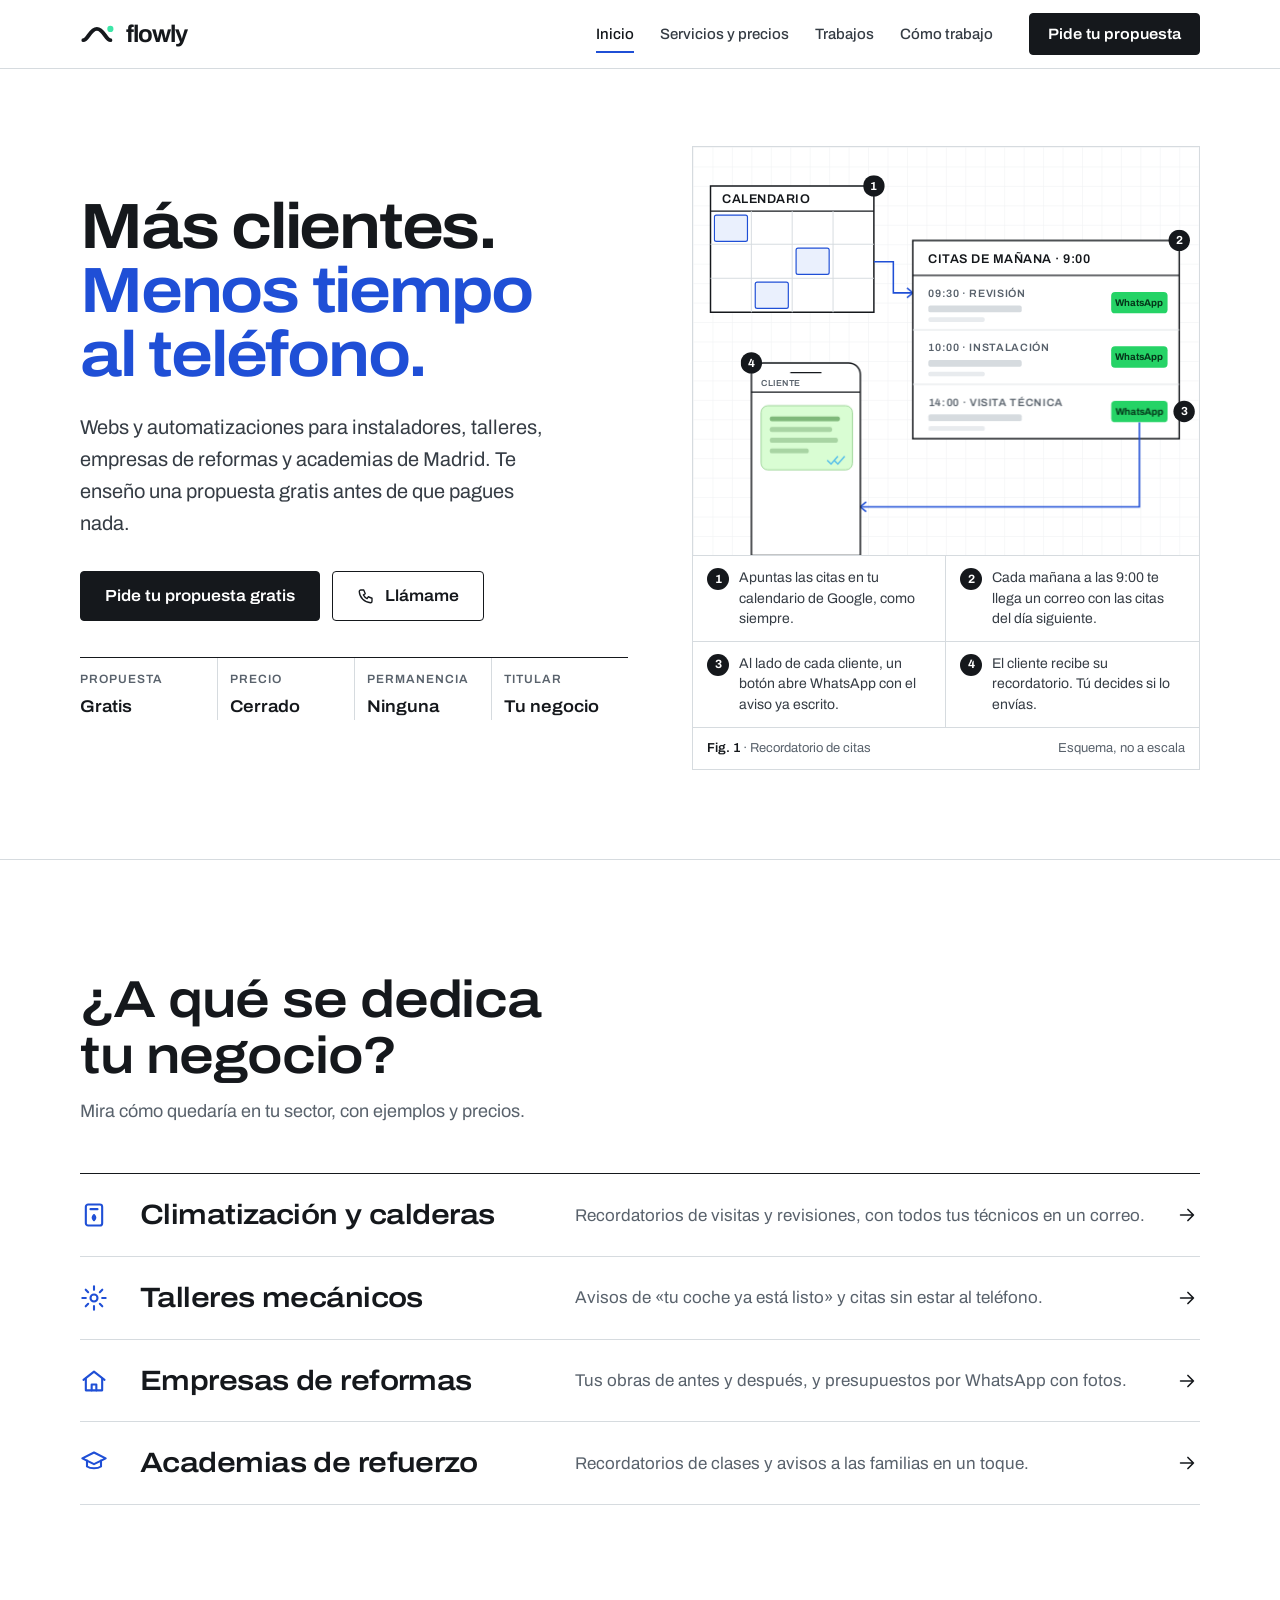
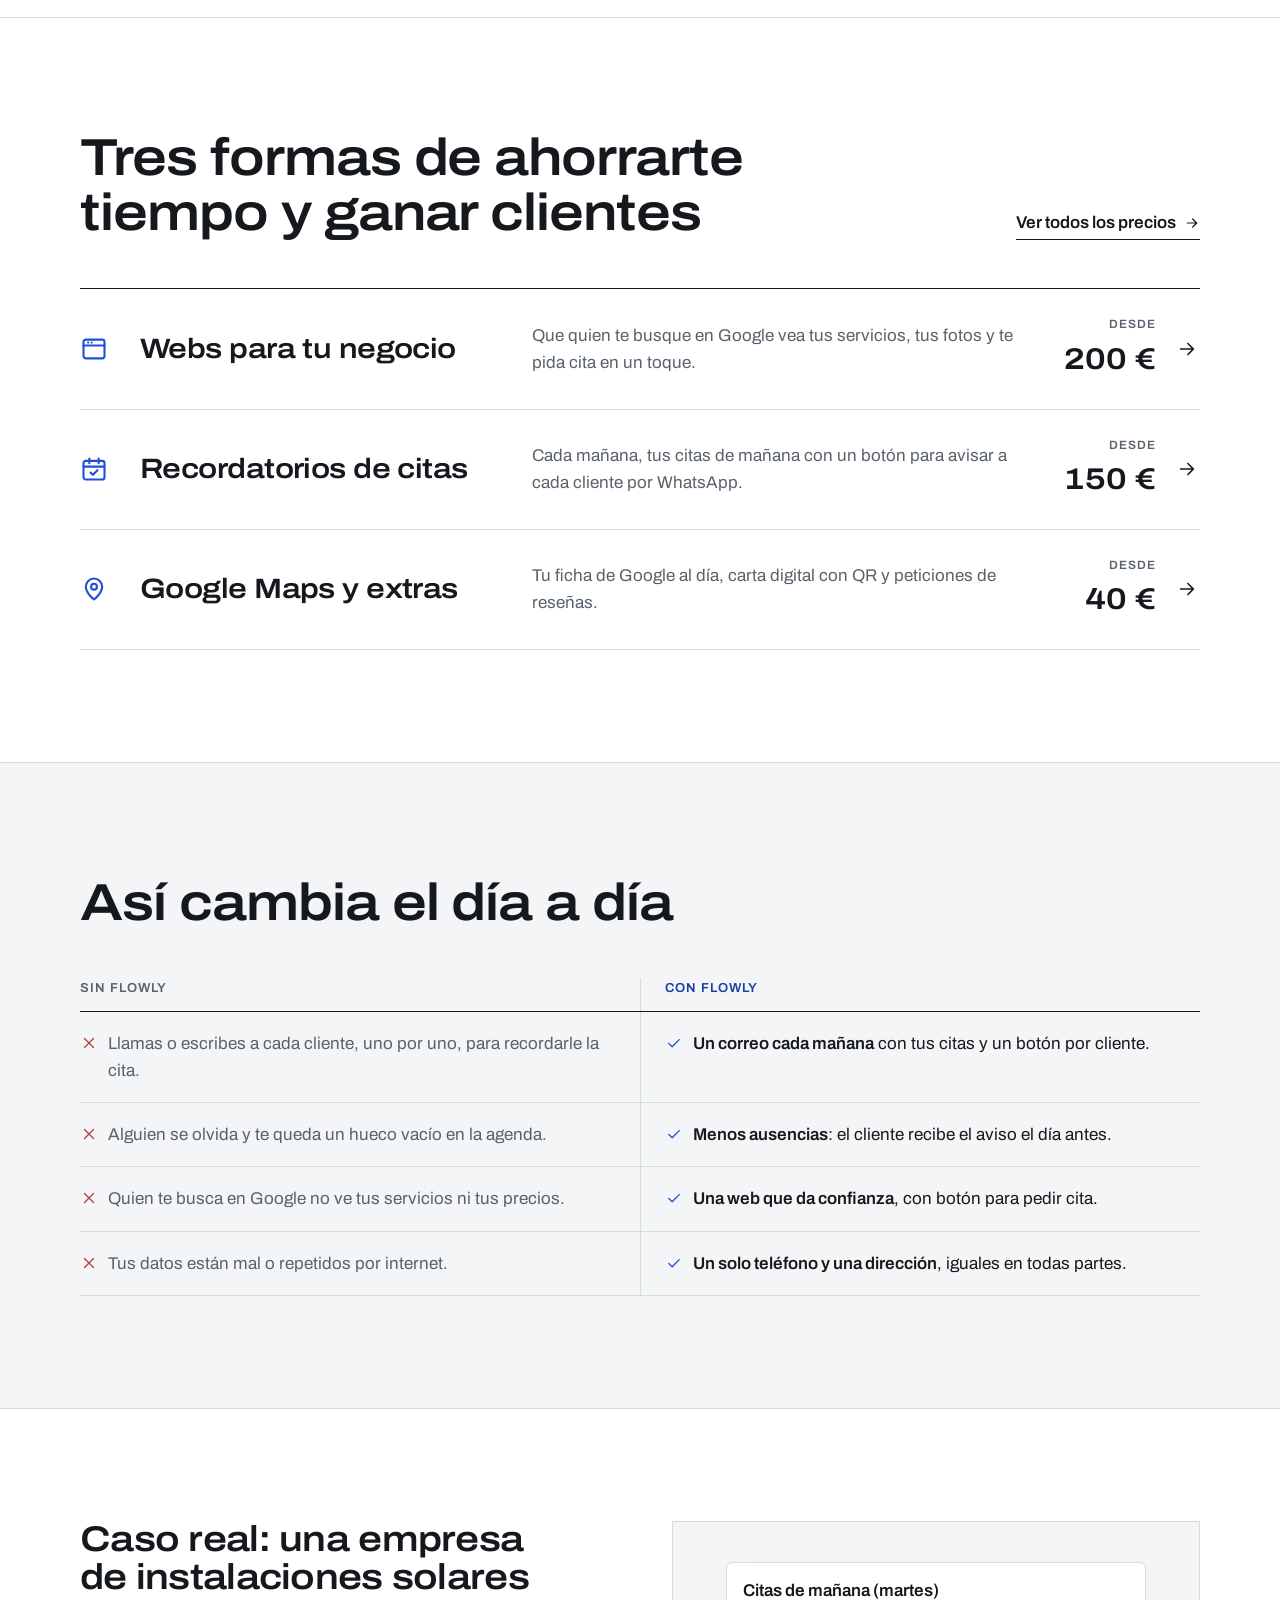
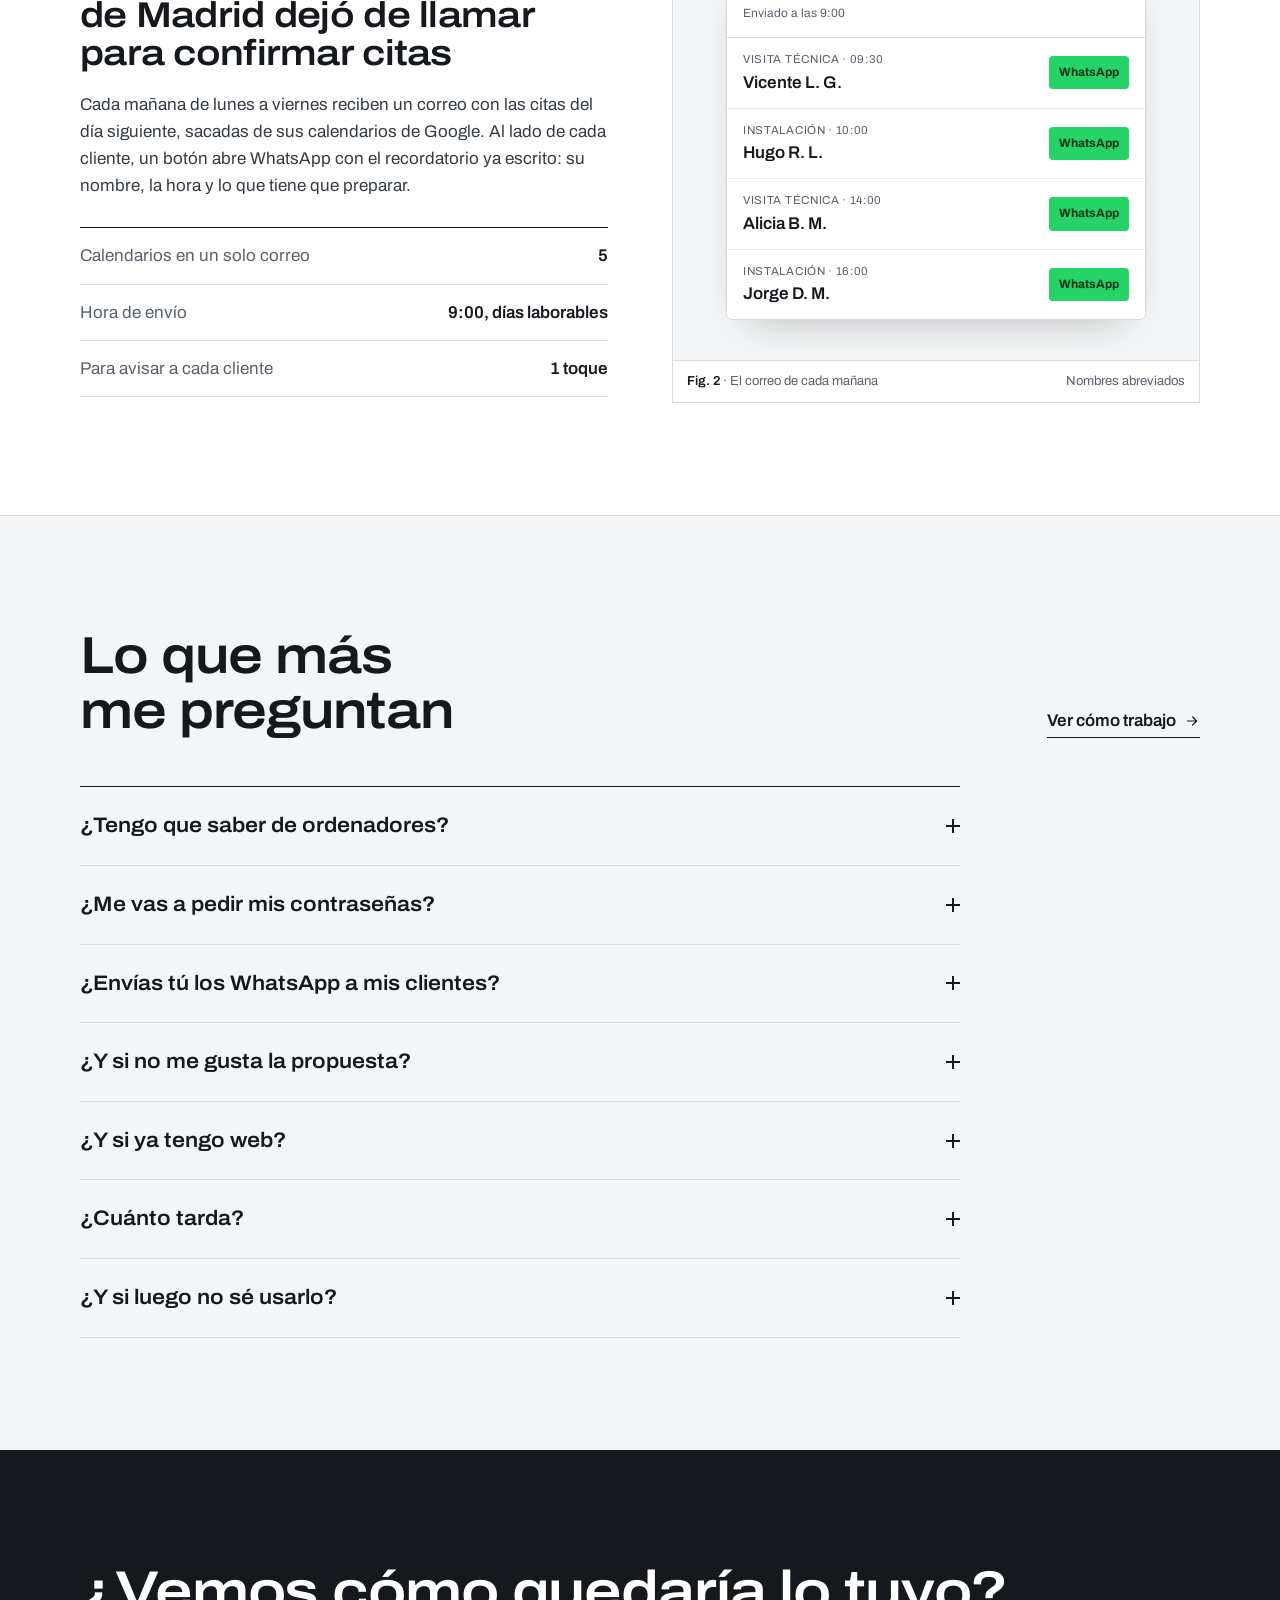
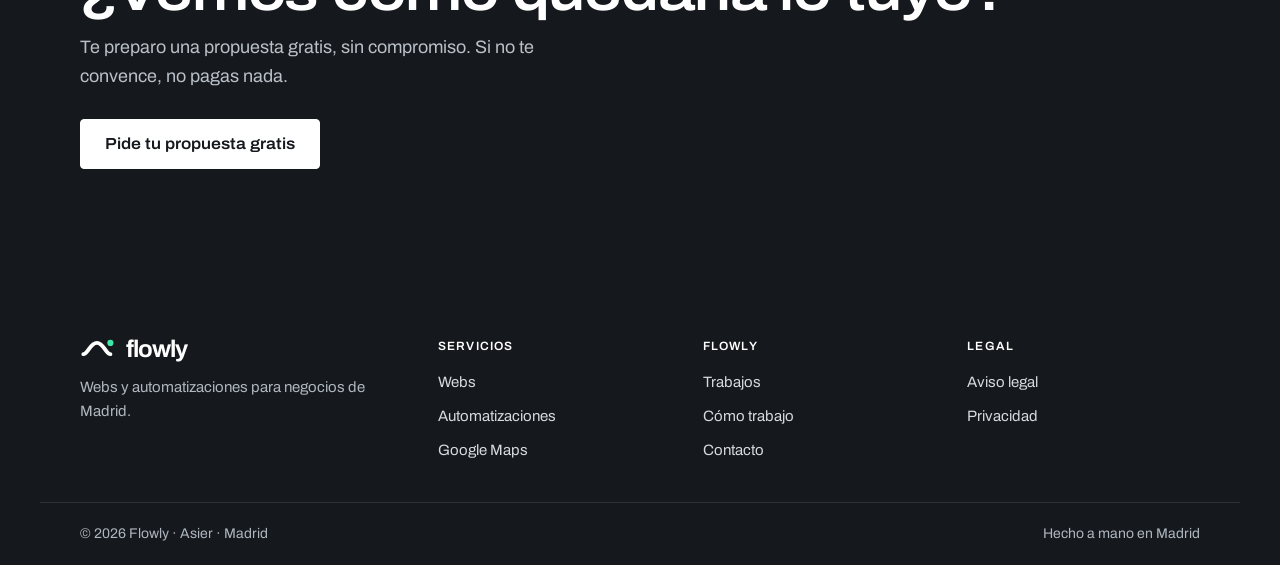
==== commit ffca326e: "Páginas por sector, botón de llamar y preguntas nuevas - Páginas propias para climatización y calder" ====
--- a/index.html
+++ b/index.html
@@ -21,369 +21,7 @@
 <link rel="preconnect" href="https://fonts.googleapis.com">
 <link rel="preconnect" href="https://fonts.gstatic.com" crossorigin>
 <link rel="stylesheet" href="https://fonts.googleapis.com/css2?family=Archivo:wdth,wght@62..125,400..700&display=swap">
-<style>
-/* Flowly · catálogo técnico: blanco, grafito, líneas finas y un azul de plano */
-:root{
-  --paper:#ffffff; --sheet:#f4f5f6; --ink:#15181c; --ink-2:#353c44; --muted:#59626c;
-  --rule:#d6dbdf; --rule-soft:#e8ebee; --field:#b3bac2;
-  --accent:#1f4fd6; --accent-ink:#173ea8; --accent-soft:#eaf0fd;
-  --wa:#25d366; --wa-ink:#05361a; --no:#b4403f;
-  --sans:"Archivo",system-ui,-apple-system,"Segoe UI",Roboto,sans-serif;
-  --ease:cubic-bezier(.23,1,.32,1);
-  --max:1200px; --gut:clamp(20px,4vw,40px);
-  color-scheme:light;
-}
-*,*::before,*::after{box-sizing:border-box}
-[hidden]{display:none!important}
-html{-webkit-text-size-adjust:100%;scroll-padding-top:84px}
-body{margin:0;background:var(--paper);color:var(--ink);font:400 17px/1.6 var(--sans);-webkit-font-smoothing:antialiased;overflow-x:clip}
-::selection{background:var(--accent);color:#fff}
-img,svg{max-width:100%}
-a{color:var(--accent-ink);text-underline-offset:3px;text-decoration-thickness:1px}
-:focus-visible{outline:2px solid var(--accent);outline-offset:3px}
-h1,h2,h3{margin:0;font-weight:600;font-stretch:115%;letter-spacing:-.02em;line-height:1.06;text-wrap:balance}
-p{margin:0}
-.in{max-width:var(--max);margin:0 auto;padding-inline:max(var(--gut),env(safe-area-inset-left,0px))}
-.sr{position:absolute;width:1px;height:1px;overflow:hidden;clip:rect(0 0 0 0);white-space:nowrap}
-
-/* botones */
-.btn{display:inline-flex;align-items:center;justify-content:center;gap:10px;min-height:50px;padding:0 24px;border-radius:4px;border:1.5px solid var(--ink);background:var(--ink);color:#fff;font:600 16px/1 var(--sans);font-stretch:108%;text-decoration:none;cursor:pointer;white-space:nowrap;transition:transform .16s var(--ease),background-color .2s,border-color .2s,color .2s}
-.btn svg{width:18px;height:18px;flex:none}
-.btn-line{background:transparent;color:var(--ink)}
-.btn-wa{background:var(--wa);border-color:var(--wa);color:var(--wa-ink)}
-.btn:active{transform:scale(.97)}
-.more{display:inline-flex;align-items:center;gap:8px;font-weight:600;color:var(--ink);text-decoration:none;border-bottom:1.5px solid currentColor;padding-bottom:3px;white-space:nowrap}
-.more svg{width:16px;height:16px;transition:transform .2s var(--ease)}
-@media (hover:hover) and (pointer:fine){
-  .btn:hover{background:var(--accent);border-color:var(--accent);color:#fff}
-  .btn-wa:hover{background:#1fbf5b;border-color:#1fbf5b;color:var(--wa-ink)}
-  .btn-line:hover{background:var(--ink);border-color:var(--ink);color:#fff}
-  .more:hover{color:var(--accent-ink)}
-  .more:hover svg{transform:translateX(3px)}
-}
-
-/* cabecera */
-header{position:sticky;top:0;z-index:40;background:rgba(255,255,255,.94);-webkit-backdrop-filter:blur(10px);backdrop-filter:blur(10px);border-bottom:1px solid var(--rule)}
-header .bar{display:flex;align-items:center;gap:24px;height:68px}
-.logo{display:inline-flex;align-items:center;gap:10px;color:var(--ink);text-decoration:none;font:700 24px/1 var(--sans);letter-spacing:-.045em}
-.logo svg{width:36px;height:23px;display:block}
-.nav{display:flex;gap:2px;margin-left:auto}
-.nav a{position:relative;color:var(--ink-2);text-decoration:none;font-size:15px;font-weight:500;padding:10px 12px}
-.nav a::after{content:"";position:absolute;left:12px;right:12px;bottom:3px;height:2px;background:var(--accent);transform:scaleX(0);transform-origin:left;transition:transform .25s var(--ease)}
-.nav a[aria-current="page"]{color:var(--ink)}
-.nav a[aria-current="page"]::after{transform:none}
-@media (hover:hover) and (pointer:fine){.nav a:hover{color:var(--ink)}}
-header .bar .btn{min-height:42px;padding:0 18px;font-size:15px}
-.burger{display:none;margin-left:auto;width:44px;height:44px;border:1px solid var(--rule);border-radius:4px;background:#fff;color:var(--ink);cursor:pointer;place-items:center}
-.burger svg{width:22px;height:22px}
-.burger path{transition:transform .25s var(--ease),opacity .15s;transform-box:fill-box;transform-origin:center}
-.burger[aria-expanded="true"] .l1{transform:translateY(5px) rotate(45deg)}
-.burger[aria-expanded="true"] .l2{opacity:0}
-.burger[aria-expanded="true"] .l3{transform:translateY(-5px) rotate(-45deg)}
-.mnav{display:none}
-@media (max-width:900px){
-  .nav,header .bar .btn{display:none}
-  .burger{display:grid}
-  .mnav{display:flex;flex-direction:column;max-height:0;overflow:hidden;visibility:hidden;border-top:1px solid transparent;transition:max-height .26s var(--ease),border-color .2s,visibility 0s .26s}
-  .mnav.open{max-height:560px;visibility:visible;border-top-color:var(--rule);transition:max-height .32s var(--ease),border-color .2s,visibility 0s}
-  .mnav a{color:var(--ink);text-decoration:none;font-size:20px;font-weight:600;font-stretch:112%;padding:14px var(--gut);border-bottom:1px solid var(--rule-soft)}
-  .mnav a[aria-current="page"]{color:var(--accent-ink)}
-  .mnav a.btn{margin:16px var(--gut) 20px;padding:0 24px;font-size:17px;color:#fff;border-bottom:1.5px solid var(--ink)}
-}
-
-/* secciones */
-section{padding-block:clamp(64px,9vw,112px)}
-section+section{border-top:1px solid var(--rule)}
-.sheet{background:var(--sheet)}
-.shead{display:flex;flex-wrap:wrap;align-items:flex-end;justify-content:space-between;gap:16px 40px;margin-bottom:clamp(28px,4vw,48px)}
-.shead>div{max-width:680px}
-.shead h2{font-size:clamp(30px,4.4vw,52px)}
-.shead p{margin-top:14px;color:var(--muted);font-size:18px;max-width:52ch}
-
-/* portada */
-.hero{padding-block:clamp(36px,6vw,80px) clamp(56px,7vw,96px)}
-.hero .in{display:grid;grid-template-columns:minmax(0,1.08fr) minmax(0,1fr);gap:clamp(36px,5vw,72px);align-items:center}
-.hero h1{font-size:clamp(42px,5vw,72px);font-weight:650;font-stretch:112%;letter-spacing:-.035em;line-height:1}
-.hero h1 em{font-style:normal;color:var(--accent)}
-.hero .sub{margin-top:24px;font-size:clamp(18px,1.6vw,20px);color:var(--ink-2);max-width:44ch}
-.cta{display:flex;flex-wrap:wrap;gap:12px;margin-top:32px}
-.terms{margin:36px 0 0;border-top:1.5px solid var(--ink);display:grid;grid-template-columns:repeat(4,minmax(0,1fr))}
-.terms div{padding:12px 12px 0 0}
-.terms div+div{padding-left:12px;border-left:1px solid var(--rule)}
-.terms dt{font-size:12px;font-weight:600;letter-spacing:.08em;text-transform:uppercase;color:var(--muted)}
-.terms dd{margin:4px 0 0;font-weight:600;font-stretch:108%}
-@media (max-width:900px){.hero .in{grid-template-columns:1fr}}
-@media (max-width:560px){.terms{grid-template-columns:repeat(2,minmax(0,1fr))}.terms div:nth-child(3){padding-left:0;border-left:0}.terms div:nth-child(n+3){border-top:1px solid var(--rule);margin-top:12px}}
-
-/* figuras */
-.fig{margin:0;border:1px solid var(--rule);background:#fff}
-.fig svg{display:block;width:100%;height:auto}
-.fig figcaption{display:flex;justify-content:space-between;gap:12px;border-top:1px solid var(--rule);padding:10px 14px;font-size:13px;color:var(--muted)}
-.fig figcaption b{color:var(--ink);font-weight:600}
-.legend{list-style:none;margin:0;padding:0;border-top:1px solid var(--rule);display:grid;grid-template-columns:repeat(2,minmax(0,1fr))}
-.legend li{display:grid;grid-template-columns:22px minmax(0,1fr);gap:10px;align-items:start;padding:12px 14px;font-size:14px;line-height:1.45;color:var(--ink-2)}
-.legend li:nth-child(odd){border-right:1px solid var(--rule)}
-.legend li:nth-child(-n+2){border-bottom:1px solid var(--rule)}
-.legend .n{width:22px;height:22px;border-radius:50%;background:var(--ink);color:#fff;display:grid;place-items:center;font-size:12px;font-weight:700}
-@media (max-width:520px){.legend{grid-template-columns:1fr}.legend li:nth-child(odd){border-right:0}.legend li:not(:last-child){border-bottom:1px solid var(--rule)}}
-.fig1 .t{font:600 11px var(--sans);letter-spacing:.06em;fill:var(--muted)}
-.fig1 .tb{font:600 13px var(--sans);letter-spacing:.04em;fill:var(--ink)}
-.fig1 .tw{font:700 10px var(--sans);fill:var(--wa-ink)}
-.fig1 .tn{font:700 12px var(--sans);fill:#fff}
-@media (prefers-reduced-motion:no-preference){
-  .fig1.play .dr{stroke-dasharray:1;stroke-dashoffset:1;animation:draw .6s var(--ease) forwards}
-  .fig1.play .fx{opacity:0;animation:fade .45s var(--ease) forwards}
-  .fig1.play .press{transform-box:fill-box;transform-origin:center;animation:press .5s 1.75s var(--ease) both}
-  .fig1.play .pop{opacity:0;transform-box:fill-box;transform-origin:left bottom;animation:pop .5s var(--ease) forwards}
-  @keyframes draw{to{stroke-dashoffset:0}}
-  @keyframes fade{to{opacity:1}}
-  @keyframes press{0%,100%{transform:none}40%{transform:scale(.86)}}
-  @keyframes pop{from{opacity:0;transform:translateY(8px) scale(.94)}to{opacity:1;transform:none}}
-}
-
-/* gama de servicios */
-.range{list-style:none;margin:0;padding:0;border-top:1.5px solid var(--ink)}
-.range a{display:grid;grid-template-columns:40px minmax(0,1fr) minmax(0,1.3fr) 120px 24px;gap:20px;align-items:center;padding:26px 0;border-bottom:1px solid var(--rule);color:inherit;text-decoration:none}
-.range .ico{width:28px;height:28px;color:var(--accent)}
-.range h3{font-size:clamp(22px,2.2vw,28px);transition:color .2s}
-.range p{color:var(--muted)}
-.range .price{text-align:right;white-space:nowrap}
-.range .price small{display:block;font-size:12px;letter-spacing:.08em;text-transform:uppercase;color:var(--muted);font-weight:600}
-.range .price b{font-size:30px;font-weight:650;font-stretch:115%;font-variant-numeric:tabular-nums}
-.range .go{width:22px;height:22px;transition:transform .25s var(--ease)}
-@media (hover:hover) and (pointer:fine){.range a:hover h3{color:var(--accent-ink)}.range a:hover .go{transform:translateX(4px)}}
-@media (max-width:760px){
-  .range a{grid-template-columns:28px minmax(0,1fr) auto;grid-template-areas:"i h pr" ". p p";gap:6px 14px;padding:20px 0}
-  .range .ico{grid-area:i;width:24px;height:24px}.range h3{grid-area:h}.range p{grid-area:p;font-size:15px}.range .price{grid-area:pr}.range .price b{font-size:24px}.range .go{display:none}
-}
-
-/* comparativa */
-.cmp{width:100%;border-collapse:collapse;table-layout:fixed}
-.cmp th{text-align:left;font-size:13px;letter-spacing:.08em;text-transform:uppercase;color:var(--muted);font-weight:600;padding:0 0 12px;border-bottom:1.5px solid var(--ink)}
-.cmp th:last-child{color:var(--accent-ink)}
-.cmp td{vertical-align:top;padding:18px 0;border-bottom:1px solid var(--rule)}
-.cmp td:first-child{color:var(--muted);padding-right:24px}
-.cmp td:last-child,.cmp th:last-child{padding-left:24px;border-left:1px solid var(--rule)}
-.cmp td>span{display:flex;gap:10px}
-.cmp td svg{width:18px;height:18px;flex:none;margin-top:4px}
-.cmp td:first-child svg{color:var(--no)}
-.cmp td:last-child svg{color:var(--accent)}
-.cmp b{font-weight:600}
-@media (max-width:640px){.cmp{font-size:15px}.cmp td:first-child{padding-right:12px}.cmp td:last-child,.cmp th:last-child{padding-left:12px}.cmp td svg{display:none}}
-
-/* caso real */
-.case{display:grid;grid-template-columns:minmax(0,1fr) minmax(0,1fr);gap:clamp(32px,5vw,64px);align-items:start}
-.case h2{font-size:clamp(26px,2.8vw,38px)}
-.case p{margin-top:18px;color:var(--ink-2);max-width:56ch}
-.spec{margin:28px 0 0;border-top:1.5px solid var(--ink)}
-.spec div{display:flex;justify-content:space-between;gap:16px;padding:14px 0;border-bottom:1px solid var(--rule)}
-.spec dt{color:var(--muted)}
-.spec dd{margin:0;font-weight:600;font-variant-numeric:tabular-nums;text-align:right}
-.plate{background:var(--sheet);padding:clamp(20px,4vw,40px)}
-@media (max-width:900px){.case{grid-template-columns:1fr}}
-.mailbox{background:#fff;border:1px solid var(--rule);border-radius:6px;box-shadow:0 18px 40px -24px rgba(21,24,28,.35);overflow:hidden;width:100%;max-width:420px;margin-inline:auto;color:var(--ink)}
-.mh{display:flex;flex-direction:column;padding:14px 16px;border-bottom:1px solid var(--rule)}
-.mh b{font-weight:600}
-.mh small{font-size:12px;color:var(--muted)}
-.mrow{display:flex;align-items:center;justify-content:space-between;gap:12px;padding:12px 16px;border-bottom:1px solid var(--rule-soft)}
-.mrow:last-child{border-bottom:0}
-.mrow div{display:flex;flex-direction:column}
-.mrow small{font-size:11.5px;letter-spacing:.06em;text-transform:uppercase;color:var(--muted)}
-.mrow span{font-weight:600}
-.mrow .wabtn{flex:none;background:var(--wa);color:var(--wa-ink);font-size:12px;font-weight:700;border-radius:4px;padding:7px 10px}
-
-/* preguntas */
-.faq{border-top:1.5px solid var(--ink);max-width:880px}
-.faq details{border-bottom:1px solid var(--rule)}
-.faq summary{list-style:none;cursor:pointer;display:flex;justify-content:space-between;gap:20px;align-items:center;padding:22px 0;font-size:clamp(18px,1.8vw,21px);font-weight:600;font-stretch:108%}
-.faq summary::-webkit-details-marker{display:none}
-.faq summary::after{content:"";flex:none;width:14px;height:14px;background:linear-gradient(var(--ink),var(--ink)) center/14px 2px no-repeat,linear-gradient(var(--ink),var(--ink)) center/2px 14px no-repeat;transition:transform .25s var(--ease)}
-.faq details[open] summary::after{transform:rotate(45deg)}
-.faq details p{padding:0 0 22px;color:var(--ink-2);max-width:64ch}
-
-/* cierre */
-.close{background:var(--ink);color:#fff}
-section.close+section,section+section.close{border-top:0}
-.close .in{display:flex;flex-wrap:wrap;justify-content:space-between;align-items:flex-end;gap:28px 40px}
-.close h2{font-size:clamp(32px,4.6vw,56px)}
-.close p{margin-top:12px;color:#b9c0c8;font-size:18px;max-width:46ch}
-.close .cta{margin-top:0}
-.close .btn{background:#fff;border-color:#fff;color:var(--ink)}
-.close .btn-line{background:transparent;color:#fff;border-color:#6d7680}
-@media (hover:hover) and (pointer:fine){.close .btn:hover{background:var(--accent);border-color:var(--accent);color:#fff}}
-
-/* cabeceras de página */
-.phead{padding-block:clamp(40px,6vw,72px) clamp(32px,4vw,48px);border-bottom:1.5px solid var(--ink)}
-.crumbs{font-size:14px;color:var(--muted);margin-bottom:18px}
-.crumbs a{color:var(--muted);text-decoration:none}
-.phead h1{font-size:clamp(40px,6vw,76px);font-weight:650;font-stretch:120%;letter-spacing:-.035em;max-width:16ch}
-.phead>.in>p:last-child{margin-top:18px;font-size:19px;color:var(--ink-2);max-width:56ch}
-.phead+section{border-top:0}
-
-/* precios */
-.tabs{display:flex;gap:clamp(16px,3vw,28px);border-bottom:1px solid var(--rule);margin-bottom:36px;overflow-x:auto;scrollbar-width:none}
-.tabs button{border:0;background:none;padding:12px 0;font:600 16px var(--sans);color:var(--muted);cursor:pointer;position:relative;white-space:nowrap;min-height:44px}
-.tabs button::after{content:"";position:absolute;left:0;right:0;bottom:0;height:2px;background:var(--accent);transform:scaleX(0);transform-origin:left;transition:transform .25s var(--ease)}
-.tabs button[aria-selected="true"]{color:var(--ink)}
-.tabs button[aria-selected="true"]::after{transform:none}
-.plans{display:grid;grid-template-columns:repeat(3,minmax(0,1fr));border:1px solid var(--rule);background:#fff}
-.plan{position:relative;display:flex;flex-direction:column;gap:16px;padding:32px 28px}
-.plan+.plan{border-left:1px solid var(--rule)}
-.plan.feat{box-shadow:inset 0 3px 0 var(--accent);background:linear-gradient(var(--accent-soft),#fff 46%)}
-.plan .badge{position:absolute;top:14px;right:16px;font-size:12px;font-weight:700;letter-spacing:.08em;text-transform:uppercase;color:var(--accent-ink)}
-.plan h3{font-size:24px}
-.plan.feat h3{padding-right:110px}
-.plan .desc{color:var(--muted);font-size:15px;min-height:48px}
-.amount{display:flex;align-items:baseline;gap:10px;flex-wrap:wrap;padding-bottom:16px;border-bottom:1px solid var(--rule)}
-.amount b{font-size:48px;font-weight:650;font-stretch:118%;letter-spacing:-.03em;font-variant-numeric:tabular-nums;line-height:1}
-.amount small{color:var(--muted);font-size:14px}
-.plan ul{list-style:none;margin:0;padding:0;display:flex;flex-direction:column;gap:10px;font-size:15px}
-.plan li{display:flex;gap:10px}
-.plan li svg{width:18px;height:18px;flex:none;margin-top:3px;color:var(--accent)}
-.plan .btn{margin-top:auto}
-@media (max-width:480px){.tabs button{font-size:15px}}
-@media (max-width:900px){.plans{grid-template-columns:1fr}.plan+.plan{border-left:0;border-top:1px solid var(--rule)}}
-.extras{border-top:1.5px solid var(--ink)}
-.extra{display:flex;justify-content:space-between;align-items:center;gap:16px;padding:18px 0;border-bottom:1px solid var(--rule)}
-.extra div{display:flex;flex-direction:column;min-width:0}
-.extra b{font-weight:600;font-size:18px}
-.extra small{color:var(--muted);font-size:15px}
-.extra .p{font-size:24px;font-weight:650;font-stretch:115%;white-space:nowrap;font-variant-numeric:tabular-nums}
-.fine{margin-top:22px;font-size:14px;color:var(--muted)}
-.calc{display:grid;grid-template-columns:minmax(0,1.35fr) minmax(0,.65fr);gap:28px;align-items:start}
-.opts{border-top:1.5px solid var(--ink)}
-.opt{display:flex;align-items:center;gap:14px;padding:16px 8px;border-bottom:1px solid var(--rule);cursor:pointer;transition:background-color .15s}
-.opt:has(input:checked){background:var(--accent-soft)}
-.opt input{width:20px;height:20px;accent-color:var(--accent);flex:none;margin:0}
-.opt div{flex:1;display:flex;flex-direction:column;min-width:0}
-.opt b{font-weight:600}
-.opt small{color:var(--muted);font-size:14px}
-.opt .p{font-weight:650;font-size:18px;white-space:nowrap;font-variant-numeric:tabular-nums}
-.total{position:sticky;top:92px;background:var(--ink);color:#fff;border-radius:4px;padding:28px;display:flex;flex-direction:column;gap:12px}
-.total .lbl{font-size:12px;letter-spacing:.08em;text-transform:uppercase;color:#aeb6bf;font-weight:600}
-.total .sum{font-size:60px;font-weight:650;font-stretch:118%;line-height:1;letter-spacing:-.03em;font-variant-numeric:tabular-nums}
-.total .mo{color:#a9c0ff;font-weight:600;min-height:1.6em}
-.total .save{font-size:14px;color:#aeb6bf;min-height:1.4em}
-.total .btn{background:#fff;border-color:#fff;color:var(--ink)}
-@media (hover:hover) and (pointer:fine){.total .btn:hover{background:var(--accent);border-color:var(--accent);color:#fff}}
-@media (max-width:900px){.calc{grid-template-columns:1fr}}
-
-/* trabajos */
-.filters{display:flex;gap:8px;flex-wrap:wrap;margin-bottom:28px}
-.filters button{border:1px solid var(--rule);background:#fff;color:var(--ink);font:600 15px var(--sans);padding:0 16px;min-height:44px;border-radius:4px;cursor:pointer;transition:background-color .15s,color .15s}
-.filters button[aria-pressed="true"]{background:var(--ink);border-color:var(--ink);color:#fff}
-.works{display:grid;grid-template-columns:repeat(2,minmax(0,1fr));gap:28px}
-.work{border:1px solid var(--rule);background:#fff;display:flex;flex-direction:column}
-.browser{background:var(--b1);padding:22px 22px 0;aspect-ratio:16/10;display:flex;border-bottom:1px solid var(--rule)}
-.bwin{flex:1;background:var(--b2);border-radius:8px 8px 0 0;overflow:hidden;display:flex;flex-direction:column;box-shadow:0 20px 40px -24px rgba(0,0,0,.4)}
-.bbar{height:28px;background:rgba(0,0,0,.06);display:flex;align-items:center;gap:6px;padding:0 10px;flex:none}
-.bbar i{width:8px;height:8px;border-radius:50%;background:rgba(0,0,0,.18)}
-.bbar span{margin-left:10px;flex:1;height:14px;border-radius:7px;background:rgba(0,0,0,.07);font-size:9px;line-height:14px;padding-left:8px;color:rgba(0,0,0,.5)}
-.bnav{display:flex;align-items:center;justify-content:space-between;padding:10px 16px;font:700 13px var(--sans);color:var(--b3)}
-.bnav em{font-style:normal;font-size:9px;font-weight:600;color:var(--b2);background:var(--b3);border-radius:999px;padding:4px 9px}
-.bhero{padding:8px 16px 0;display:grid;grid-template-columns:1.2fr .8fr;gap:12px;flex:1}
-.bhero h4{margin:0;font:700 clamp(15px,2.3vw,23px)/1.05 var(--sans);font-stretch:110%;color:var(--b3);letter-spacing:-.03em}
-.bhero p{font-size:9.5px;line-height:1.4;color:var(--b4);margin-top:6px}
-.bhero .pill{display:inline-block;margin-top:8px;font-size:9px;font-weight:700;color:var(--b2);background:var(--b3);border-radius:6px;padding:5px 8px}
-.bimg{border-radius:8px;background:var(--b5);position:relative;overflow:hidden}
-.bimg svg{position:absolute;inset:0;width:100%;height:100%}
-.bcards{display:grid;grid-template-columns:repeat(3,minmax(0,1fr));gap:6px;padding:10px 16px 12px}
-.bcards span{height:30px;border-radius:6px;background:linear-gradient(var(--b5),var(--b5)) 8px 8px/10px 10px no-repeat,linear-gradient(rgba(0,0,0,.14),rgba(0,0,0,.14)) 24px 9px/55% 4px no-repeat,linear-gradient(rgba(0,0,0,.08),rgba(0,0,0,.08)) 24px 17px/35% 4px no-repeat,var(--b6)}
-.work-b{padding:22px 24px 24px;display:flex;flex-direction:column;gap:10px}
-.chips{display:flex;flex-wrap:wrap;font-size:13px;color:var(--muted)}
-.chip{font-weight:600}
-.chip:first-child{color:var(--accent-ink)}
-.chip+.chip::before{content:"·";margin:0 8px;color:var(--muted)}
-.work h3{font-size:24px}
-.work p{color:var(--muted)}
-.work details{border-top:1px solid var(--rule);margin-top:6px}
-.work summary{cursor:pointer;list-style:none;font-weight:600;padding:12px 0 2px;display:flex;align-items:center;gap:6px}
-.work summary::-webkit-details-marker{display:none}
-.work summary svg{width:16px;height:16px;transition:transform .2s var(--ease)}
-.work details[open] summary svg{transform:rotate(180deg)}
-.work details ul{margin:6px 0 4px;padding-left:20px;color:var(--ink-2);display:flex;flex-direction:column;gap:6px;font-size:15px}
-.note-demo{margin-top:22px;font-size:14px;color:var(--muted)}
-@media (max-width:820px){.works{grid-template-columns:1fr}}
-
-/* proceso */
-.steps{list-style:none;margin:0;padding:0;border-top:1.5px solid var(--ink);max-width:980px}
-.steps li{display:grid;grid-template-columns:72px minmax(0,1fr) auto;gap:8px 24px;padding:28px 0;border-bottom:1px solid var(--rule);align-items:baseline}
-.steps .n{grid-row:span 2;font-size:44px;font-weight:650;font-stretch:118%;line-height:1;color:var(--accent);font-variant-numeric:tabular-nums}
-.steps h3{font-size:clamp(22px,2.4vw,28px)}
-.steps p{grid-column:2;color:var(--ink-2);max-width:60ch}
-.steps .dur{grid-column:3;grid-row:1;font-size:14px;font-weight:600;color:var(--muted);white-space:nowrap}
-@media (max-width:640px){.steps li{grid-template-columns:44px minmax(0,1fr)}.steps .n{font-size:32px;grid-row:span 3}.steps .dur{grid-column:2;grid-row:auto}}
-.trio{display:grid;grid-template-columns:repeat(3,minmax(0,1fr));border-top:1.5px solid var(--ink)}
-.trio>div{padding:22px 24px 4px 0;display:grid;grid-template-columns:auto minmax(0,1fr);gap:8px 12px;align-items:center;align-content:start}
-.trio>div+div{padding-left:24px;border-left:1px solid var(--rule)}
-.trio svg{width:22px;height:22px;color:var(--accent)}
-.trio h3{font-size:21px}
-.trio p{grid-column:1/-1;color:var(--muted);font-size:15px}
-.trio.plain>div{grid-template-columns:1fr}
-@media (max-width:820px){.trio{grid-template-columns:1fr}.trio>div{padding:20px 0}.trio>div+div{padding-left:0;border-left:0;border-top:1px solid var(--rule)}}
-
-/* contacto */
-.contact{display:grid;grid-template-columns:minmax(0,1.2fr) minmax(0,.8fr);gap:clamp(28px,4vw,56px);align-items:start}
-form.card{display:flex;flex-direction:column;gap:18px}
-.row2{display:grid;grid-template-columns:repeat(2,minmax(0,1fr));gap:16px}
-label.f,.lg{display:flex;flex-direction:column;gap:6px;font-size:14px;font-weight:600;color:var(--ink-2)}
-input,select,textarea{font:inherit;font-size:16px;color:var(--ink);background:#fff;border:1px solid var(--field);border-radius:4px;padding:12px 14px;width:100%}
-input:focus,select:focus,textarea:focus{outline:2px solid var(--accent);outline-offset:0;border-color:var(--accent)}
-::placeholder{color:#69717a;opacity:1}
-textarea{min-height:120px;resize:vertical}
-fieldset{border:0;padding:0;margin:0;display:flex;flex-direction:column;gap:8px}
-.lg{margin-bottom:4px;padding:0}
-.checks{display:flex;flex-wrap:wrap;gap:8px}
-.checks label{display:inline-flex;align-items:center;gap:8px;border:1px solid var(--field);border-radius:4px;padding:0 14px;min-height:44px;font-size:15px;cursor:pointer}
-.checks label:has(input:checked){border-color:var(--accent);background:var(--accent-soft);color:var(--accent-ink)}
-.checks input{width:auto;accent-color:var(--accent);margin:0}
-.form-msg{font-size:14px;color:var(--muted);min-height:1.4em}
-.form-msg.err{color:#b42318}
-.data{border-top:1.5px solid var(--ink)}
-.data h3{font-size:22px;padding:18px 0 6px}
-.data>p{color:var(--ink-2);padding-bottom:10px}
-.cline{display:flex;align-items:center;gap:14px;padding:14px 0;border-top:1px solid var(--rule)}
-.cline svg{width:20px;height:20px;color:var(--accent);flex:none}
-.cline div{display:flex;flex-direction:column;min-width:0}
-.cline small{font-size:12px;letter-spacing:.08em;text-transform:uppercase;color:var(--muted);font-weight:600}
-.cline span{font-weight:600;overflow-wrap:anywhere}
-.next{margin-top:24px;background:var(--sheet);padding:20px 22px;border-radius:4px}
-.next b{display:block;font-weight:600;font-stretch:108%;margin-bottom:4px}
-.next p{color:var(--ink-2);font-size:15px}
-@media (max-width:900px){.contact{grid-template-columns:1fr}}
-@media (max-width:560px){.row2{grid-template-columns:1fr}}
-
-/* legal */
-.legal{max-width:760px;display:flex;flex-direction:column;gap:26px}
-.legal h2{font-size:24px;margin-bottom:8px}
-.legal p{color:var(--ink-2)}
-
-/* pie */
-footer{background:var(--ink);color:#aeb6bf;font-size:15px}
-footer .top{display:grid;grid-template-columns:minmax(0,1.4fr) repeat(3,minmax(0,1fr));gap:32px;padding-block:56px 40px}
-footer .logo{color:#fff;margin-bottom:14px}
-.fh{font-size:12px;font-weight:600;letter-spacing:.1em;text-transform:uppercase;color:#fff;margin-bottom:14px}
-footer ul{list-style:none;margin:0;padding:0;display:flex;flex-direction:column;gap:10px}
-footer a{color:#d5dade;text-decoration:none}
-@media (hover:hover) and (pointer:fine){footer a:hover{color:#fff}}
-footer .bottom{border-top:1px solid #2c3238;display:flex;flex-wrap:wrap;justify-content:space-between;gap:8px 20px;padding-block:20px;font-size:14px}
-@media (max-width:820px){footer .top{grid-template-columns:repeat(2,minmax(0,1fr))}footer .top>div:first-child{grid-column:1/-1}}
-
-/* botón flotante de WhatsApp */
-.fab{position:fixed;right:max(18px,env(safe-area-inset-right,0px));bottom:calc(18px + env(safe-area-inset-bottom,0px));z-index:30;display:inline-flex;align-items:center;gap:10px;height:54px;padding:0 20px 0 16px;border-radius:999px;background:var(--wa);color:var(--wa-ink);font:700 15px var(--sans);text-decoration:none;box-shadow:0 12px 28px -10px rgba(0,0,0,.45);transition:opacity .22s,transform .3s var(--ease),visibility 0s}
-.fab svg{width:26px;height:26px;flex:none}
-body.hero-in .fab{opacity:0;transform:translateY(14px);visibility:hidden;transition:opacity .18s,transform .2s,visibility 0s .2s}
-.fab:active{transform:scale(.95)}
-@media (max-width:900px){.fab{width:56px;height:56px;padding:0;justify-content:center}.fab span{position:absolute;width:1px;height:1px;overflow:hidden;clip:rect(0 0 0 0);white-space:nowrap}}
-
-/* movimiento */
-@media (prefers-reduced-motion:no-preference){
-  .rv{opacity:0;transform:translateY(12px);transition:opacity .6s var(--ease),transform .6s var(--ease);transition-delay:var(--d,0s)}
-  .rv.on{opacity:1;transform:none}
-  .view.enter{animation:enter .35s var(--ease)}
-  @keyframes enter{from{opacity:0;transform:translateY(8px)}to{opacity:1;transform:none}}
-}
-</style>
+<link rel="stylesheet" href="/assets/site.css">
 </head>
 <body>
 
@@ -419,7 +57,7 @@
       <p class="sub">Webs y automatizaciones para instaladores, talleres, empresas de reformas y academias de Madrid. Te enseño una propuesta gratis antes de que pagues nada.</p>
       <div class="cta">
         <a class="btn" href="#contacto" data-go="contacto">Pide tu propuesta gratis</a>
-        <a class="btn btn-line" href="#servicios" data-go="servicios">Ver precios</a>
+        <a class="btn btn-line" href="tel:+34644801005"><svg viewBox="0 0 24 24" fill="none" stroke="currentColor" stroke-width="1.8" stroke-linecap="round" stroke-linejoin="round" aria-hidden="true"><path d="M5 4h4l2 5-2.5 1.5a11 11 0 0 0 5 5L15 13l5 2v4a2 2 0 0 1-2 2A16 16 0 0 1 3 6a2 2 0 0 1 2-2"/></svg>Llámame</a>
       </div>
       <dl class="terms">
         <div><dt>Propuesta</dt><dd>Gratis</dd></div>
@@ -466,6 +104,16 @@
   </div></section>
 
   <section><div class="in">
+    <div class="shead"><div><h2>¿A qué se dedica tu negocio?</h2><p>Mira cómo quedaría en tu sector, con ejemplos y precios.</p></div></div>
+    <ul class="range sect">
+      <li><a href="/calderas/"><svg class="ico" viewBox="0 0 24 24" fill="none" stroke="currentColor" stroke-width="1.8" stroke-linecap="round" stroke-linejoin="round" aria-hidden="true"><rect x="5" y="3" width="14" height="18" rx="2"/><path d="M9 7h6M12 12c-1.5 1.6-1.5 3 0 4.5 1.5-1.5 1.5-2.9 0-4.5z"/></svg><h3>Climatización y calderas</h3><p>Recordatorios de visitas y revisiones, con todos tus técnicos en un correo.</p><svg class="go" viewBox="0 0 24 24" fill="none" stroke="currentColor" stroke-width="1.8" stroke-linecap="round" stroke-linejoin="round" aria-hidden="true"><path d="M5 12h14M13 6l6 6-6 6"/></svg></a></li>
+      <li><a href="/talleres/"><svg class="ico" viewBox="0 0 24 24" fill="none" stroke="currentColor" stroke-width="1.8" stroke-linecap="round" stroke-linejoin="round" aria-hidden="true"><circle cx="12" cy="12" r="3"/><path d="M12 2v3M12 19v3M2 12h3M19 12h3M4.9 4.9l2.1 2.1M17 17l2.1 2.1M4.9 19.1L7 17M17 7l2.1-2.1"/></svg><h3>Talleres mecánicos</h3><p>Avisos de «tu coche ya está listo» y citas sin estar al teléfono.</p><svg class="go" viewBox="0 0 24 24" fill="none" stroke="currentColor" stroke-width="1.8" stroke-linecap="round" stroke-linejoin="round" aria-hidden="true"><path d="M5 12h14M13 6l6 6-6 6"/></svg></a></li>
+      <li><a href="/reformas/"><svg class="ico" viewBox="0 0 24 24" fill="none" stroke="currentColor" stroke-width="1.8" stroke-linecap="round" stroke-linejoin="round" aria-hidden="true"><path d="M3 11l9-7 9 7"/><path d="M5 10v10h14V10"/><path d="M10 20v-5h4v5"/></svg><h3>Empresas de reformas</h3><p>Tus obras de antes y después, y presupuestos por WhatsApp con fotos.</p><svg class="go" viewBox="0 0 24 24" fill="none" stroke="currentColor" stroke-width="1.8" stroke-linecap="round" stroke-linejoin="round" aria-hidden="true"><path d="M5 12h14M13 6l6 6-6 6"/></svg></a></li>
+      <li><a href="/academias/"><svg class="ico" viewBox="0 0 24 24" fill="none" stroke="currentColor" stroke-width="1.8" stroke-linecap="round" stroke-linejoin="round" aria-hidden="true"><path d="M2 8l10-5 10 5-10 5z"/><path d="M6 10v5c3 2 9 2 12 0v-5"/></svg><h3>Academias de refuerzo</h3><p>Recordatorios de clases y avisos a las familias en un toque.</p><svg class="go" viewBox="0 0 24 24" fill="none" stroke="currentColor" stroke-width="1.8" stroke-linecap="round" stroke-linejoin="round" aria-hidden="true"><path d="M5 12h14M13 6l6 6-6 6"/></svg></a></li>
+    </ul>
+  </div></section>
+
+  <section><div class="in">
     <div class="shead"><div><h2>Tres formas de ahorrarte tiempo y ganar clientes</h2></div><a class="more" href="#servicios" data-go="servicios">Ver todos los precios <svg class="" viewBox="0 0 24 24" fill="none" stroke="currentColor" stroke-width="1.8" stroke-linecap="round" stroke-linejoin="round" aria-hidden="true"><path d="M5 12h14M13 6l6 6-6 6"/></svg></a></div>
     <ul class="range">
       <li><a href="#servicios" data-go="servicios" data-tab="webs"><svg class="ico" viewBox="0 0 24 24" fill="none" stroke="currentColor" stroke-width="1.8" stroke-linecap="round" stroke-linejoin="round" aria-hidden="true"><rect x="3" y="4" width="18" height="16" rx="2"/><path d="M3 9h18M7 6.5h.01M10 6.5h.01"/></svg><h3>Webs para tu negocio</h3><p>Que quien te busque en Google vea tus servicios, tus fotos y te pida cita en un toque.</p><span class="price"><small>Desde</small><b>200 €</b></span><svg class="go" viewBox="0 0 24 24" fill="none" stroke="currentColor" stroke-width="1.8" stroke-linecap="round" stroke-linejoin="round" aria-hidden="true"><path d="M5 12h14M13 6l6 6-6 6"/></svg></a></li>
@@ -518,7 +166,7 @@
       <details><summary>¿Me vas a pedir mis contraseñas?</summary><p>Nunca. Cuando haya que conectar tu Google o tu correo, lo haces tú pulsando «Conectar». Yo no veo tu contraseña en ningún momento.</p></details>
       <details><summary>¿Envías tú los WhatsApp a mis clientes?</summary><p>No. Recibes un correo con un botón por cliente y, al tocarlo, se abre tu WhatsApp con el mensaje escrito. Tú decides si lo envías.</p></details>
       <details><summary>¿Y si no me gusta la propuesta?</summary><p>No pagas nada. La propuesta es gratis y sin compromiso.</p></details>
-    </div>
+    <details><summary>¿Y si ya tengo web?</summary><p>Te digo con sinceridad si merece la pena cambiarla. A veces basta con arreglar tu ficha de Google o añadir los recordatorios, y no hace falta tocar la web.</p></details><details><summary>¿Cuánto tarda?</summary><p>La propuesta te la enseño en 2–3 días. Cuando le das el visto bueno y la ajustamos, ponerla en marcha lleva 1–2 días.</p></details><details><summary>¿Y si luego no sé usarlo?</summary><p>Te lo explico en persona o por videollamada, sin tecnicismos. Si te atascas, me escribes por WhatsApp.</p></details></div>
   </div></section>
 
   <section class="close"><div class="in">
@@ -782,6 +430,7 @@
         <h3>Hablamos directamente</h3>
         <p>Soy Asier, de Madrid. Te atiendo yo, sin intermediarios.</p>
         <div class="cline"><svg viewBox="0 0 24 24" fill="currentColor" fill-rule="evenodd" aria-hidden="true"><path d="M12 2a10 10 0 0 0-8.6 15.1L2 22l5-1.3A10 10 0 1 0 12 2zm4.5 12.1c-.2-.1-1.5-.7-1.7-.8s-.4-.1-.6.1-.6.8-.8 1-.3.2-.5.1a6.7 6.7 0 0 1-3.3-2.9c-.2-.4.3-.4.8-1.3.1-.2 0-.3 0-.4l-.8-1.8c-.2-.5-.4-.4-.6-.4h-.5a1 1 0 0 0-.7.3 3 3 0 0 0-.9 2.2 5.2 5.2 0 0 0 1.1 2.8 11.9 11.9 0 0 0 4.6 4c1.7.7 2.4.8 3.2.7a2.8 2.8 0 0 0 1.8-1.3 2.3 2.3 0 0 0 .2-1.3z"/></svg><div><small>WhatsApp</small><span id="c-wa">+34 644 80 10 05</span></div></div>
+        <div class="cline"><svg viewBox="0 0 24 24" fill="none" stroke="currentColor" stroke-width="1.8" stroke-linecap="round" stroke-linejoin="round" aria-hidden="true"><path d="M5 4h4l2 5-2.5 1.5a11 11 0 0 0 5 5L15 13l5 2v4a2 2 0 0 1-2 2A16 16 0 0 1 3 6a2 2 0 0 1 2-2"/></svg><div><small>Teléfono</small><span><a href="tel:+34644801005">+34 644 80 10 05</a></span></div></div>
         <div class="cline"><svg class="" viewBox="0 0 24 24" fill="none" stroke="currentColor" stroke-width="1.8" stroke-linecap="round" stroke-linejoin="round" aria-hidden="true"><rect x="3" y="5" width="18" height="14" rx="2"/><path d="M3 7l9 6 9-6"/></svg><div><small>Email</small><span id="c-mail">flowlydesigns@gmail.com</span></div></div>
         <div class="cline"><svg class="" viewBox="0 0 24 24" fill="none" stroke="currentColor" stroke-width="1.8" stroke-linecap="round" stroke-linejoin="round" aria-hidden="true"><path d="M12 21s-7-5.5-7-11a7 7 0 0 1 14 0c0 5.5-7 11-7 11z"/><circle cx="12" cy="10" r="2.5"/></svg><div><small>Zona</small><span>Madrid y alrededores</span></div></div>
       </div>
--- a/assets/site.css
+++ b/assets/site.css
@@ -0,0 +1,376 @@
+/* Flowly · catálogo técnico: blanco, grafito, líneas finas y un azul de plano */
+:root{
+  --paper:#ffffff; --sheet:#f4f5f6; --ink:#15181c; --ink-2:#353c44; --muted:#59626c;
+  --rule:#d6dbdf; --rule-soft:#e8ebee; --field:#b3bac2;
+  --accent:#1f4fd6; --accent-ink:#173ea8; --accent-soft:#eaf0fd;
+  --wa:#25d366; --wa-ink:#05361a; --no:#b4403f;
+  --sans:"Archivo",system-ui,-apple-system,"Segoe UI",Roboto,sans-serif;
+  --ease:cubic-bezier(.23,1,.32,1);
+  --max:1200px; --gut:clamp(20px,4vw,40px);
+  color-scheme:light;
+}
+*,*::before,*::after{box-sizing:border-box}
+[hidden]{display:none!important}
+html{-webkit-text-size-adjust:100%;scroll-padding-top:84px}
+body{margin:0;background:var(--paper);color:var(--ink);font:400 17px/1.6 var(--sans);-webkit-font-smoothing:antialiased;overflow-x:clip}
+::selection{background:var(--accent);color:#fff}
+img,svg{max-width:100%}
+a{color:var(--accent-ink);text-underline-offset:3px;text-decoration-thickness:1px}
+:focus-visible{outline:2px solid var(--accent);outline-offset:3px}
+h1,h2,h3{margin:0;font-weight:600;font-stretch:115%;letter-spacing:-.02em;line-height:1.06;text-wrap:balance}
+p{margin:0}
+.in{max-width:var(--max);margin:0 auto;padding-inline:max(var(--gut),env(safe-area-inset-left,0px))}
+.sr{position:absolute;width:1px;height:1px;overflow:hidden;clip:rect(0 0 0 0);white-space:nowrap}
+
+/* botones */
+.btn{display:inline-flex;align-items:center;justify-content:center;gap:10px;min-height:50px;padding:0 24px;border-radius:4px;border:1.5px solid var(--ink);background:var(--ink);color:#fff;font:600 16px/1 var(--sans);font-stretch:108%;text-decoration:none;cursor:pointer;white-space:nowrap;transition:transform .16s var(--ease),background-color .2s,border-color .2s,color .2s}
+.btn svg{width:18px;height:18px;flex:none}
+.btn-line{background:transparent;color:var(--ink)}
+.btn-wa{background:var(--wa);border-color:var(--wa);color:var(--wa-ink)}
+.btn:active{transform:scale(.97)}
+.more{display:inline-flex;align-items:center;gap:8px;font-weight:600;color:var(--ink);text-decoration:none;border-bottom:1.5px solid currentColor;padding-bottom:3px;white-space:nowrap}
+.more svg{width:16px;height:16px;transition:transform .2s var(--ease)}
+@media (hover:hover) and (pointer:fine){
+  .btn:hover{background:var(--accent);border-color:var(--accent);color:#fff}
+  .btn-wa:hover{background:#1fbf5b;border-color:#1fbf5b;color:var(--wa-ink)}
+  .btn-line:hover{background:var(--ink);border-color:var(--ink);color:#fff}
+  .more:hover{color:var(--accent-ink)}
+  .more:hover svg{transform:translateX(3px)}
+}
+
+/* cabecera */
+header{position:sticky;top:0;z-index:40;background:rgba(255,255,255,.94);-webkit-backdrop-filter:blur(10px);backdrop-filter:blur(10px);border-bottom:1px solid var(--rule)}
+header .bar{display:flex;align-items:center;gap:24px;height:68px}
+.logo{display:inline-flex;align-items:center;gap:10px;color:var(--ink);text-decoration:none;font:700 24px/1 var(--sans);letter-spacing:-.045em}
+.logo svg{width:36px;height:23px;display:block}
+.nav{display:flex;gap:2px;margin-left:auto}
+.nav a{position:relative;color:var(--ink-2);text-decoration:none;font-size:15px;font-weight:500;padding:10px 12px}
+.nav a::after{content:"";position:absolute;left:12px;right:12px;bottom:3px;height:2px;background:var(--accent);transform:scaleX(0);transform-origin:left;transition:transform .25s var(--ease)}
+.nav a[aria-current="page"]{color:var(--ink)}
+.nav a[aria-current="page"]::after{transform:none}
+@media (hover:hover) and (pointer:fine){.nav a:hover{color:var(--ink)}}
+header .bar .btn{min-height:42px;padding:0 18px;font-size:15px}
+.burger{display:none;margin-left:auto;width:44px;height:44px;border:1px solid var(--rule);border-radius:4px;background:#fff;color:var(--ink);cursor:pointer;place-items:center}
+.burger svg{width:22px;height:22px}
+.burger path{transition:transform .25s var(--ease),opacity .15s;transform-box:fill-box;transform-origin:center}
+.burger[aria-expanded="true"] .l1{transform:translateY(5px) rotate(45deg)}
+.burger[aria-expanded="true"] .l2{opacity:0}
+.burger[aria-expanded="true"] .l3{transform:translateY(-5px) rotate(-45deg)}
+.mnav{display:none}
+@media (max-width:900px){
+  .nav,header .bar .btn{display:none}
+  .burger{display:grid}
+  .mnav{display:flex;flex-direction:column;max-height:0;overflow:hidden;visibility:hidden;border-top:1px solid transparent;transition:max-height .26s var(--ease),border-color .2s,visibility 0s .26s}
+  .mnav.open{max-height:560px;visibility:visible;border-top-color:var(--rule);transition:max-height .32s var(--ease),border-color .2s,visibility 0s}
+  .mnav a{color:var(--ink);text-decoration:none;font-size:20px;font-weight:600;font-stretch:112%;padding:14px var(--gut);border-bottom:1px solid var(--rule-soft)}
+  .mnav a[aria-current="page"]{color:var(--accent-ink)}
+  .mnav a.btn{margin:16px var(--gut) 20px;padding:0 24px;font-size:17px;color:#fff;border-bottom:1.5px solid var(--ink)}
+}
+
+/* secciones */
+section{padding-block:clamp(64px,9vw,112px)}
+section+section{border-top:1px solid var(--rule)}
+.sheet{background:var(--sheet)}
+.shead{display:flex;flex-wrap:wrap;align-items:flex-end;justify-content:space-between;gap:16px 40px;margin-bottom:clamp(28px,4vw,48px)}
+.shead>div{max-width:680px}
+.shead h2{font-size:clamp(30px,4.4vw,52px)}
+.shead p{margin-top:14px;color:var(--muted);font-size:18px;max-width:52ch}
+
+/* portada */
+.hero{padding-block:clamp(36px,6vw,80px) clamp(56px,7vw,96px)}
+.hero .in{display:grid;grid-template-columns:minmax(0,1.08fr) minmax(0,1fr);gap:clamp(36px,5vw,72px);align-items:center}
+.hero h1{font-size:clamp(42px,5vw,72px);font-weight:650;font-stretch:112%;letter-spacing:-.035em;line-height:1}
+.hero h1 em{font-style:normal;color:var(--accent)}
+.hero .sub{margin-top:24px;font-size:clamp(18px,1.6vw,20px);color:var(--ink-2);max-width:44ch}
+.cta{display:flex;flex-wrap:wrap;gap:12px;margin-top:32px}
+.terms{margin:36px 0 0;border-top:1.5px solid var(--ink);display:grid;grid-template-columns:repeat(4,minmax(0,1fr))}
+.terms div{padding:12px 12px 0 0}
+.terms div+div{padding-left:12px;border-left:1px solid var(--rule)}
+.terms dt{font-size:12px;font-weight:600;letter-spacing:.08em;text-transform:uppercase;color:var(--muted)}
+.terms dd{margin:4px 0 0;font-weight:600;font-stretch:108%}
+@media (max-width:900px){.hero .in{grid-template-columns:1fr}}
+@media (max-width:560px){.terms{grid-template-columns:repeat(2,minmax(0,1fr))}.terms div:nth-child(3){padding-left:0;border-left:0}.terms div:nth-child(n+3){border-top:1px solid var(--rule);margin-top:12px}}
+
+/* figuras */
+.fig{margin:0;border:1px solid var(--rule);background:#fff}
+.fig svg{display:block;width:100%;height:auto}
+.fig figcaption{display:flex;justify-content:space-between;gap:12px;border-top:1px solid var(--rule);padding:10px 14px;font-size:13px;color:var(--muted)}
+.fig figcaption b{color:var(--ink);font-weight:600}
+.legend{list-style:none;margin:0;padding:0;border-top:1px solid var(--rule);display:grid;grid-template-columns:repeat(2,minmax(0,1fr))}
+.legend li{display:grid;grid-template-columns:22px minmax(0,1fr);gap:10px;align-items:start;padding:12px 14px;font-size:14px;line-height:1.45;color:var(--ink-2)}
+.legend li:nth-child(odd){border-right:1px solid var(--rule)}
+.legend li:nth-child(-n+2){border-bottom:1px solid var(--rule)}
+.legend .n{width:22px;height:22px;border-radius:50%;background:var(--ink);color:#fff;display:grid;place-items:center;font-size:12px;font-weight:700}
+@media (max-width:520px){.legend{grid-template-columns:1fr}.legend li:nth-child(odd){border-right:0}.legend li:not(:last-child){border-bottom:1px solid var(--rule)}}
+.fig1 .t{font:600 11px var(--sans);letter-spacing:.06em;fill:var(--muted)}
+.fig1 .tb{font:600 13px var(--sans);letter-spacing:.04em;fill:var(--ink)}
+.fig1 .tw{font:700 10px var(--sans);fill:var(--wa-ink)}
+.fig1 .tn{font:700 12px var(--sans);fill:#fff}
+@media (prefers-reduced-motion:no-preference){
+  .fig1.play .dr{stroke-dasharray:1;stroke-dashoffset:1;animation:draw .6s var(--ease) forwards}
+  .fig1.play .fx{opacity:0;animation:fade .45s var(--ease) forwards}
+  .fig1.play .press{transform-box:fill-box;transform-origin:center;animation:press .5s 1.75s var(--ease) both}
+  .fig1.play .pop{opacity:0;transform-box:fill-box;transform-origin:left bottom;animation:pop .5s var(--ease) forwards}
+  @keyframes draw{to{stroke-dashoffset:0}}
+  @keyframes fade{to{opacity:1}}
+  @keyframes press{0%,100%{transform:none}40%{transform:scale(.86)}}
+  @keyframes pop{from{opacity:0;transform:translateY(8px) scale(.94)}to{opacity:1;transform:none}}
+}
+
+/* gama de servicios */
+.range{list-style:none;margin:0;padding:0;border-top:1.5px solid var(--ink)}
+.range a{display:grid;grid-template-columns:40px minmax(0,1fr) minmax(0,1.3fr) 120px 24px;gap:20px;align-items:center;padding:26px 0;border-bottom:1px solid var(--rule);color:inherit;text-decoration:none}
+.range .ico{width:28px;height:28px;color:var(--accent)}
+.range h3{font-size:clamp(22px,2.2vw,28px);transition:color .2s}
+.range p{color:var(--muted)}
+.range .price{text-align:right;white-space:nowrap}
+.range .price small{display:block;font-size:12px;letter-spacing:.08em;text-transform:uppercase;color:var(--muted);font-weight:600}
+.range .price b{font-size:30px;font-weight:650;font-stretch:115%;font-variant-numeric:tabular-nums}
+.range .go{width:22px;height:22px;transition:transform .25s var(--ease)}
+@media (hover:hover) and (pointer:fine){.range a:hover h3{color:var(--accent-ink)}.range a:hover .go{transform:translateX(4px)}}
+@media (max-width:760px){
+  .range a{grid-template-columns:28px minmax(0,1fr) auto;grid-template-areas:"i h pr" ". p p";gap:6px 14px;padding:20px 0}
+  .range .ico{grid-area:i;width:24px;height:24px}.range h3{grid-area:h}.range p{grid-area:p;font-size:15px}.range .price{grid-area:pr}.range .price b{font-size:24px}.range .go{display:none}
+}
+
+/* comparativa */
+.cmp{width:100%;border-collapse:collapse;table-layout:fixed}
+.cmp th{text-align:left;font-size:13px;letter-spacing:.08em;text-transform:uppercase;color:var(--muted);font-weight:600;padding:0 0 12px;border-bottom:1.5px solid var(--ink)}
+.cmp th:last-child{color:var(--accent-ink)}
+.cmp td{vertical-align:top;padding:18px 0;border-bottom:1px solid var(--rule)}
+.cmp td:first-child{color:var(--muted);padding-right:24px}
+.cmp td:last-child,.cmp th:last-child{padding-left:24px;border-left:1px solid var(--rule)}
+.cmp td>span{display:flex;gap:10px}
+.cmp td svg{width:18px;height:18px;flex:none;margin-top:4px}
+.cmp td:first-child svg{color:var(--no)}
+.cmp td:last-child svg{color:var(--accent)}
+.cmp b{font-weight:600}
+@media (max-width:640px){.cmp{font-size:15px}.cmp td:first-child{padding-right:12px}.cmp td:last-child,.cmp th:last-child{padding-left:12px}.cmp td svg{display:none}}
+
+/* caso real */
+.case{display:grid;grid-template-columns:minmax(0,1fr) minmax(0,1fr);gap:clamp(32px,5vw,64px);align-items:start}
+.case h2{font-size:clamp(26px,2.8vw,38px)}
+.case p{margin-top:18px;color:var(--ink-2);max-width:56ch}
+.spec{margin:28px 0 0;border-top:1.5px solid var(--ink)}
+.spec div{display:flex;justify-content:space-between;gap:16px;padding:14px 0;border-bottom:1px solid var(--rule)}
+.spec dt{color:var(--muted)}
+.spec dd{margin:0;font-weight:600;font-variant-numeric:tabular-nums;text-align:right}
+.plate{background:var(--sheet);padding:clamp(20px,4vw,40px)}
+@media (max-width:900px){.case{grid-template-columns:1fr}}
+.mailbox{background:#fff;border:1px solid var(--rule);border-radius:6px;box-shadow:0 18px 40px -24px rgba(21,24,28,.35);overflow:hidden;width:100%;max-width:420px;margin-inline:auto;color:var(--ink)}
+.mh{display:flex;flex-direction:column;padding:14px 16px;border-bottom:1px solid var(--rule)}
+.mh b{font-weight:600}
+.mh small{font-size:12px;color:var(--muted)}
+.mrow{display:flex;align-items:center;justify-content:space-between;gap:12px;padding:12px 16px;border-bottom:1px solid var(--rule-soft)}
+.mrow:last-child{border-bottom:0}
+.mrow div{display:flex;flex-direction:column}
+.mrow small{font-size:11.5px;letter-spacing:.06em;text-transform:uppercase;color:var(--muted)}
+.mrow span{font-weight:600}
+.mrow .wabtn{flex:none;background:var(--wa);color:var(--wa-ink);font-size:12px;font-weight:700;border-radius:4px;padding:7px 10px}
+
+/* preguntas */
+.faq{border-top:1.5px solid var(--ink);max-width:880px}
+.faq details{border-bottom:1px solid var(--rule)}
+.faq summary{list-style:none;cursor:pointer;display:flex;justify-content:space-between;gap:20px;align-items:center;padding:22px 0;font-size:clamp(18px,1.8vw,21px);font-weight:600;font-stretch:108%}
+.faq summary::-webkit-details-marker{display:none}
+.faq summary::after{content:"";flex:none;width:14px;height:14px;background:linear-gradient(var(--ink),var(--ink)) center/14px 2px no-repeat,linear-gradient(var(--ink),var(--ink)) center/2px 14px no-repeat;transition:transform .25s var(--ease)}
+.faq details[open] summary::after{transform:rotate(45deg)}
+.faq details p{padding:0 0 22px;color:var(--ink-2);max-width:64ch}
+
+/* cierre */
+.close{background:var(--ink);color:#fff}
+section.close+section,section+section.close{border-top:0}
+.close .in{display:flex;flex-wrap:wrap;justify-content:space-between;align-items:flex-end;gap:28px 40px}
+.close h2{font-size:clamp(32px,4.6vw,56px)}
+.close p{margin-top:12px;color:#b9c0c8;font-size:18px;max-width:46ch}
+.close .cta{margin-top:0}
+.close .btn{background:#fff;border-color:#fff;color:var(--ink)}
+.close .btn-line{background:transparent;color:#fff;border-color:#6d7680}
+@media (hover:hover) and (pointer:fine){.close .btn:hover{background:var(--accent);border-color:var(--accent);color:#fff}}
+
+/* cabeceras de página */
+.phead{padding-block:clamp(40px,6vw,72px) clamp(32px,4vw,48px);border-bottom:1.5px solid var(--ink)}
+.crumbs{font-size:14px;color:var(--muted);margin-bottom:18px}
+.crumbs a{color:var(--muted);text-decoration:none}
+.phead h1{font-size:clamp(40px,6vw,76px);font-weight:650;font-stretch:120%;letter-spacing:-.035em;max-width:16ch}
+.phead>.in>p:last-child{margin-top:18px;font-size:19px;color:var(--ink-2);max-width:56ch}
+.phead+section{border-top:0}
+
+/* precios */
+.tabs{display:flex;gap:clamp(16px,3vw,28px);border-bottom:1px solid var(--rule);margin-bottom:36px;overflow-x:auto;scrollbar-width:none}
+.tabs button{border:0;background:none;padding:12px 0;font:600 16px var(--sans);color:var(--muted);cursor:pointer;position:relative;white-space:nowrap;min-height:44px}
+.tabs button::after{content:"";position:absolute;left:0;right:0;bottom:0;height:2px;background:var(--accent);transform:scaleX(0);transform-origin:left;transition:transform .25s var(--ease)}
+.tabs button[aria-selected="true"]{color:var(--ink)}
+.tabs button[aria-selected="true"]::after{transform:none}
+.plans{display:grid;grid-template-columns:repeat(3,minmax(0,1fr));border:1px solid var(--rule);background:#fff}
+.plan{position:relative;display:flex;flex-direction:column;gap:16px;padding:32px 28px}
+.plan+.plan{border-left:1px solid var(--rule)}
+.plan.feat{box-shadow:inset 0 3px 0 var(--accent);background:linear-gradient(var(--accent-soft),#fff 46%)}
+.plan .badge{position:absolute;top:14px;right:16px;font-size:12px;font-weight:700;letter-spacing:.08em;text-transform:uppercase;color:var(--accent-ink)}
+.plan h3{font-size:24px}
+.plan.feat h3{padding-right:110px}
+.plan .desc{color:var(--muted);font-size:15px;min-height:48px}
+.amount{display:flex;align-items:baseline;gap:10px;flex-wrap:wrap;padding-bottom:16px;border-bottom:1px solid var(--rule)}
+.amount b{font-size:48px;font-weight:650;font-stretch:118%;letter-spacing:-.03em;font-variant-numeric:tabular-nums;line-height:1}
+.amount small{color:var(--muted);font-size:14px}
+.plan ul{list-style:none;margin:0;padding:0;display:flex;flex-direction:column;gap:10px;font-size:15px}
+.plan li{display:flex;gap:10px}
+.plan li svg{width:18px;height:18px;flex:none;margin-top:3px;color:var(--accent)}
+.plan .btn{margin-top:auto}
+@media (max-width:480px){.tabs button{font-size:15px}}
+@media (max-width:900px){.plans{grid-template-columns:1fr}.plan+.plan{border-left:0;border-top:1px solid var(--rule)}}
+.extras{border-top:1.5px solid var(--ink)}
+.extra{display:flex;justify-content:space-between;align-items:center;gap:16px;padding:18px 0;border-bottom:1px solid var(--rule)}
+.extra div{display:flex;flex-direction:column;min-width:0}
+.extra b{font-weight:600;font-size:18px}
+.extra small{color:var(--muted);font-size:15px}
+.extra .p{font-size:24px;font-weight:650;font-stretch:115%;white-space:nowrap;font-variant-numeric:tabular-nums}
+.fine{margin-top:22px;font-size:14px;color:var(--muted)}
+.calc{display:grid;grid-template-columns:minmax(0,1.35fr) minmax(0,.65fr);gap:28px;align-items:start}
+.opts{border-top:1.5px solid var(--ink)}
+.opt{display:flex;align-items:center;gap:14px;padding:16px 8px;border-bottom:1px solid var(--rule);cursor:pointer;transition:background-color .15s}
+.opt:has(input:checked){background:var(--accent-soft)}
+.opt input{width:20px;height:20px;accent-color:var(--accent);flex:none;margin:0}
+.opt div{flex:1;display:flex;flex-direction:column;min-width:0}
+.opt b{font-weight:600}
+.opt small{color:var(--muted);font-size:14px}
+.opt .p{font-weight:650;font-size:18px;white-space:nowrap;font-variant-numeric:tabular-nums}
+.total{position:sticky;top:92px;background:var(--ink);color:#fff;border-radius:4px;padding:28px;display:flex;flex-direction:column;gap:12px}
+.total .lbl{font-size:12px;letter-spacing:.08em;text-transform:uppercase;color:#aeb6bf;font-weight:600}
+.total .sum{font-size:60px;font-weight:650;font-stretch:118%;line-height:1;letter-spacing:-.03em;font-variant-numeric:tabular-nums}
+.total .mo{color:#a9c0ff;font-weight:600;min-height:1.6em}
+.total .save{font-size:14px;color:#aeb6bf;min-height:1.4em}
+.total .btn{background:#fff;border-color:#fff;color:var(--ink)}
+@media (hover:hover) and (pointer:fine){.total .btn:hover{background:var(--accent);border-color:var(--accent);color:#fff}}
+@media (max-width:900px){.calc{grid-template-columns:1fr}}
+
+/* trabajos */
+.filters{display:flex;gap:8px;flex-wrap:wrap;margin-bottom:28px}
+.filters button{border:1px solid var(--rule);background:#fff;color:var(--ink);font:600 15px var(--sans);padding:0 16px;min-height:44px;border-radius:4px;cursor:pointer;transition:background-color .15s,color .15s}
+.filters button[aria-pressed="true"]{background:var(--ink);border-color:var(--ink);color:#fff}
+.works{display:grid;grid-template-columns:repeat(2,minmax(0,1fr));gap:28px}
+.work{border:1px solid var(--rule);background:#fff;display:flex;flex-direction:column}
+.browser{background:var(--b1);padding:22px 22px 0;aspect-ratio:16/10;display:flex;border-bottom:1px solid var(--rule)}
+.bwin{flex:1;background:var(--b2);border-radius:8px 8px 0 0;overflow:hidden;display:flex;flex-direction:column;box-shadow:0 20px 40px -24px rgba(0,0,0,.4)}
+.bbar{height:28px;background:rgba(0,0,0,.06);display:flex;align-items:center;gap:6px;padding:0 10px;flex:none}
+.bbar i{width:8px;height:8px;border-radius:50%;background:rgba(0,0,0,.18)}
+.bbar span{margin-left:10px;flex:1;height:14px;border-radius:7px;background:rgba(0,0,0,.07);font-size:9px;line-height:14px;padding-left:8px;color:rgba(0,0,0,.5)}
+.bnav{display:flex;align-items:center;justify-content:space-between;padding:10px 16px;font:700 13px var(--sans);color:var(--b3)}
+.bnav em{font-style:normal;font-size:9px;font-weight:600;color:var(--b2);background:var(--b3);border-radius:999px;padding:4px 9px}
+.bhero{padding:8px 16px 0;display:grid;grid-template-columns:1.2fr .8fr;gap:12px;flex:1}
+.bhero h4{margin:0;font:700 clamp(15px,2.3vw,23px)/1.05 var(--sans);font-stretch:110%;color:var(--b3);letter-spacing:-.03em}
+.bhero p{font-size:9.5px;line-height:1.4;color:var(--b4);margin-top:6px}
+.bhero .pill{display:inline-block;margin-top:8px;font-size:9px;font-weight:700;color:var(--b2);background:var(--b3);border-radius:6px;padding:5px 8px}
+.bimg{border-radius:8px;background:var(--b5);position:relative;overflow:hidden}
+.bimg svg{position:absolute;inset:0;width:100%;height:100%}
+.bcards{display:grid;grid-template-columns:repeat(3,minmax(0,1fr));gap:6px;padding:10px 16px 12px}
+.bcards span{height:30px;border-radius:6px;background:linear-gradient(var(--b5),var(--b5)) 8px 8px/10px 10px no-repeat,linear-gradient(rgba(0,0,0,.14),rgba(0,0,0,.14)) 24px 9px/55% 4px no-repeat,linear-gradient(rgba(0,0,0,.08),rgba(0,0,0,.08)) 24px 17px/35% 4px no-repeat,var(--b6)}
+.work-b{padding:22px 24px 24px;display:flex;flex-direction:column;gap:10px}
+.chips{display:flex;flex-wrap:wrap;font-size:13px;color:var(--muted)}
+.chip{font-weight:600}
+.chip:first-child{color:var(--accent-ink)}
+.chip+.chip::before{content:"·";margin:0 8px;color:var(--muted)}
+.work h3{font-size:24px}
+.work p{color:var(--muted)}
+.work details{border-top:1px solid var(--rule);margin-top:6px}
+.work summary{cursor:pointer;list-style:none;font-weight:600;padding:12px 0 2px;display:flex;align-items:center;gap:6px}
+.work summary::-webkit-details-marker{display:none}
+.work summary svg{width:16px;height:16px;transition:transform .2s var(--ease)}
+.work details[open] summary svg{transform:rotate(180deg)}
+.work details ul{margin:6px 0 4px;padding-left:20px;color:var(--ink-2);display:flex;flex-direction:column;gap:6px;font-size:15px}
+.note-demo{margin-top:22px;font-size:14px;color:var(--muted)}
+@media (max-width:820px){.works{grid-template-columns:1fr}}
+
+/* proceso */
+.steps{list-style:none;margin:0;padding:0;border-top:1.5px solid var(--ink);max-width:980px}
+.steps li{display:grid;grid-template-columns:72px minmax(0,1fr) auto;gap:8px 24px;padding:28px 0;border-bottom:1px solid var(--rule);align-items:baseline}
+.steps .n{grid-row:span 2;font-size:44px;font-weight:650;font-stretch:118%;line-height:1;color:var(--accent);font-variant-numeric:tabular-nums}
+.steps h3{font-size:clamp(22px,2.4vw,28px)}
+.steps p{grid-column:2;color:var(--ink-2);max-width:60ch}
+.steps .dur{grid-column:3;grid-row:1;font-size:14px;font-weight:600;color:var(--muted);white-space:nowrap}
+@media (max-width:640px){.steps li{grid-template-columns:44px minmax(0,1fr)}.steps .n{font-size:32px;grid-row:span 3}.steps .dur{grid-column:2;grid-row:auto}}
+.trio{display:grid;grid-template-columns:repeat(3,minmax(0,1fr));border-top:1.5px solid var(--ink)}
+.trio>div{padding:22px 24px 4px 0;display:grid;grid-template-columns:auto minmax(0,1fr);gap:8px 12px;align-items:center;align-content:start}
+.trio>div+div{padding-left:24px;border-left:1px solid var(--rule)}
+.trio svg{width:22px;height:22px;color:var(--accent)}
+.trio h3{font-size:21px}
+.trio p{grid-column:1/-1;color:var(--muted);font-size:15px}
+.trio.plain>div{grid-template-columns:1fr}
+@media (max-width:820px){.trio{grid-template-columns:1fr}.trio>div{padding:20px 0}.trio>div+div{padding-left:0;border-left:0;border-top:1px solid var(--rule)}}
+
+/* contacto */
+.contact{display:grid;grid-template-columns:minmax(0,1.2fr) minmax(0,.8fr);gap:clamp(28px,4vw,56px);align-items:start}
+form.card{display:flex;flex-direction:column;gap:18px}
+.row2{display:grid;grid-template-columns:repeat(2,minmax(0,1fr));gap:16px}
+label.f,.lg{display:flex;flex-direction:column;gap:6px;font-size:14px;font-weight:600;color:var(--ink-2)}
+input,select,textarea{font:inherit;font-size:16px;color:var(--ink);background:#fff;border:1px solid var(--field);border-radius:4px;padding:12px 14px;width:100%}
+input:focus,select:focus,textarea:focus{outline:2px solid var(--accent);outline-offset:0;border-color:var(--accent)}
+::placeholder{color:#69717a;opacity:1}
+textarea{min-height:120px;resize:vertical}
+fieldset{border:0;padding:0;margin:0;display:flex;flex-direction:column;gap:8px}
+.lg{margin-bottom:4px;padding:0}
+.checks{display:flex;flex-wrap:wrap;gap:8px}
+.checks label{display:inline-flex;align-items:center;gap:8px;border:1px solid var(--field);border-radius:4px;padding:0 14px;min-height:44px;font-size:15px;cursor:pointer}
+.checks label:has(input:checked){border-color:var(--accent);background:var(--accent-soft);color:var(--accent-ink)}
+.checks input{width:auto;accent-color:var(--accent);margin:0}
+.form-msg{font-size:14px;color:var(--muted);min-height:1.4em}
+.form-msg.err{color:#b42318}
+.data{border-top:1.5px solid var(--ink)}
+.data h3{font-size:22px;padding:18px 0 6px}
+.data>p{color:var(--ink-2);padding-bottom:10px}
+.cline{display:flex;align-items:center;gap:14px;padding:14px 0;border-top:1px solid var(--rule)}
+.cline svg{width:20px;height:20px;color:var(--accent);flex:none}
+.cline div{display:flex;flex-direction:column;min-width:0}
+.cline small{font-size:12px;letter-spacing:.08em;text-transform:uppercase;color:var(--muted);font-weight:600}
+.cline span{font-weight:600;overflow-wrap:anywhere}
+.next{margin-top:24px;background:var(--sheet);padding:20px 22px;border-radius:4px}
+.next b{display:block;font-weight:600;font-stretch:108%;margin-bottom:4px}
+.next p{color:var(--ink-2);font-size:15px}
+@media (max-width:900px){.contact{grid-template-columns:1fr}}
+@media (max-width:560px){.row2{grid-template-columns:1fr}}
+
+/* legal */
+.legal{max-width:760px;display:flex;flex-direction:column;gap:26px}
+.legal h2{font-size:24px;margin-bottom:8px}
+.legal p{color:var(--ink-2)}
+
+/* pie */
+footer{background:var(--ink);color:#aeb6bf;font-size:15px}
+footer .top{display:grid;grid-template-columns:minmax(0,1.4fr) repeat(3,minmax(0,1fr));gap:32px;padding-block:56px 40px}
+footer .logo{color:#fff;margin-bottom:14px}
+.fh{font-size:12px;font-weight:600;letter-spacing:.1em;text-transform:uppercase;color:#fff;margin-bottom:14px}
+footer ul{list-style:none;margin:0;padding:0;display:flex;flex-direction:column;gap:10px}
+footer a{color:#d5dade;text-decoration:none}
+@media (hover:hover) and (pointer:fine){footer a:hover{color:#fff}}
+footer .bottom{border-top:1px solid #2c3238;display:flex;flex-wrap:wrap;justify-content:space-between;gap:8px 20px;padding-block:20px;font-size:14px}
+@media (max-width:820px){footer .top{grid-template-columns:repeat(2,minmax(0,1fr))}footer .top>div:first-child{grid-column:1/-1}}
+
+/* botón flotante de WhatsApp */
+.fab{position:fixed;right:max(18px,env(safe-area-inset-right,0px));bottom:calc(18px + env(safe-area-inset-bottom,0px));z-index:30;display:inline-flex;align-items:center;gap:10px;height:54px;padding:0 20px 0 16px;border-radius:999px;background:var(--wa);color:var(--wa-ink);font:700 15px var(--sans);text-decoration:none;box-shadow:0 12px 28px -10px rgba(0,0,0,.45);transition:opacity .22s,transform .3s var(--ease),visibility 0s}
+.fab svg{width:26px;height:26px;flex:none}
+body.hero-in .fab{opacity:0;transform:translateY(14px);visibility:hidden;transition:opacity .18s,transform .2s,visibility 0s .2s}
+.fab:active{transform:scale(.95)}
+@media (max-width:900px){.fab{width:56px;height:56px;padding:0;justify-content:center}.fab span{position:absolute;width:1px;height:1px;overflow:hidden;clip:rect(0 0 0 0);white-space:nowrap}}
+
+/* movimiento */
+@media (prefers-reduced-motion:no-preference){
+  .rv{opacity:0;transform:translateY(12px);transition:opacity .6s var(--ease),transform .6s var(--ease);transition-delay:var(--d,0s)}
+  .rv.on{opacity:1;transform:none}
+  .view.enter{animation:enter .35s var(--ease)}
+  @keyframes enter{from{opacity:0;transform:translateY(8px)}to{opacity:1;transform:none}}
+}
+
+/* ===== sectores y páginas por nicho ===== */
+.sect a{grid-template-columns:40px minmax(0,1fr) minmax(0,1.4fr) 24px}
+@media (max-width:760px){.sect a{grid-template-columns:28px minmax(0,1fr) 22px;grid-template-areas:"i h g" ". p p"}.sect .go{display:block;grid-area:g}}
+.cta .btn svg{width:18px;height:18px}
+.chatfig{background:#efeae2;padding:22px 18px 26px;display:flex;flex-direction:column;gap:10px;min-height:250px}
+.chathead{display:flex;align-items:center;gap:10px;background:#f6f6f6;border-bottom:1px solid #e2e2e2;padding:12px 16px}
+.chathead .av{width:36px;height:36px;border-radius:50%;background:var(--ink);color:#fff;display:grid;place-items:center;font-weight:700;font-size:14px}
+.chathead b{display:block;font-size:15px}.chathead small{font-size:12px;color:#5b6670}
+.day{align-self:center;font-size:12px;color:#54656f;background:#fff;border-radius:6px;padding:3px 10px;box-shadow:0 1px .5px rgba(11,20,26,.13)}
+.bub{max-width:84%;font-size:15px;line-height:1.45;padding:9px 12px 20px;border-radius:9px;position:relative;color:#111b21;box-shadow:0 1px .5px rgba(11,20,26,.13);width:fit-content}
+.bub.out{align-self:flex-end;background:#d9fdd3}.bub.in{align-self:flex-start;background:#fff}
+.bub time{position:absolute;right:9px;bottom:4px;font-size:11px;color:#5b6670}
+@media (prefers-reduced-motion:no-preference){.chatfig.play .bub{opacity:0;animation:bubin .45s var(--ease) forwards}@keyframes bubin{from{opacity:0;transform:translateY(8px)}to{opacity:1;transform:none}}}
+.offer .price b{font-size:26px}
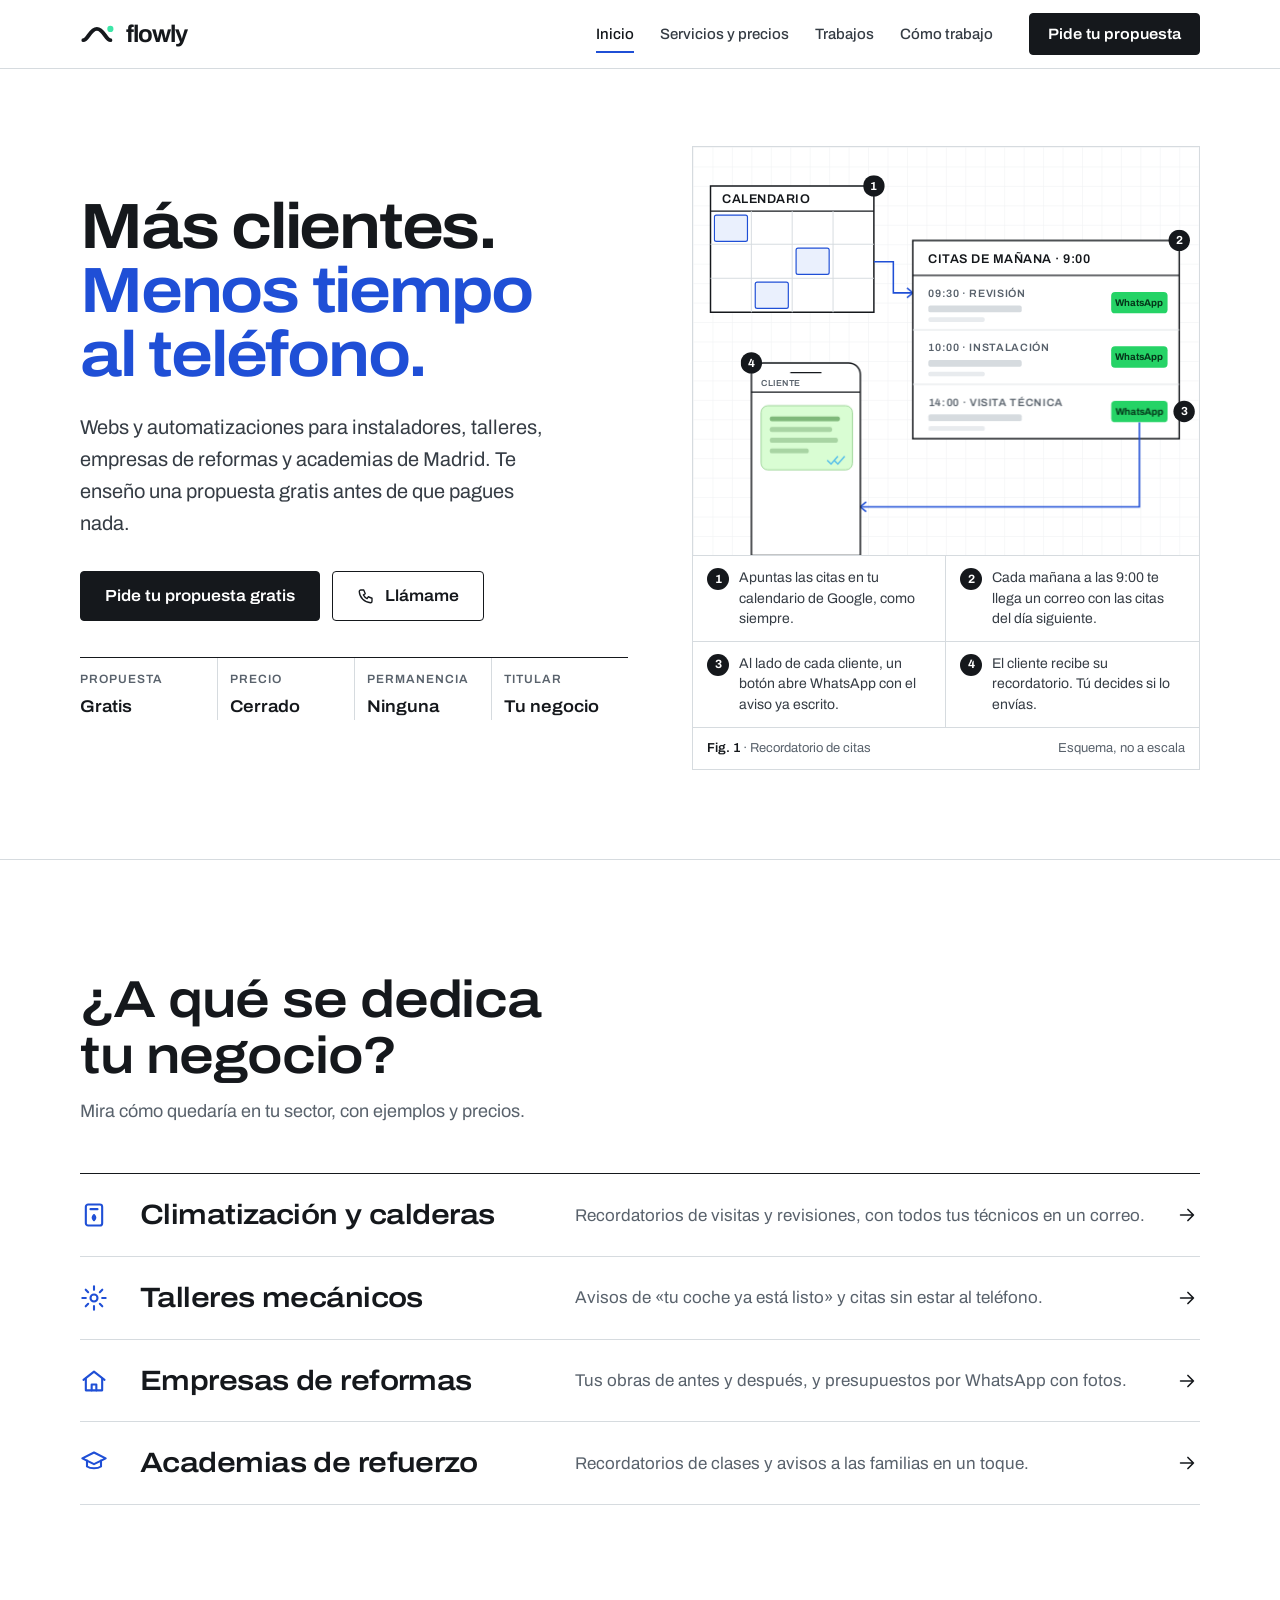
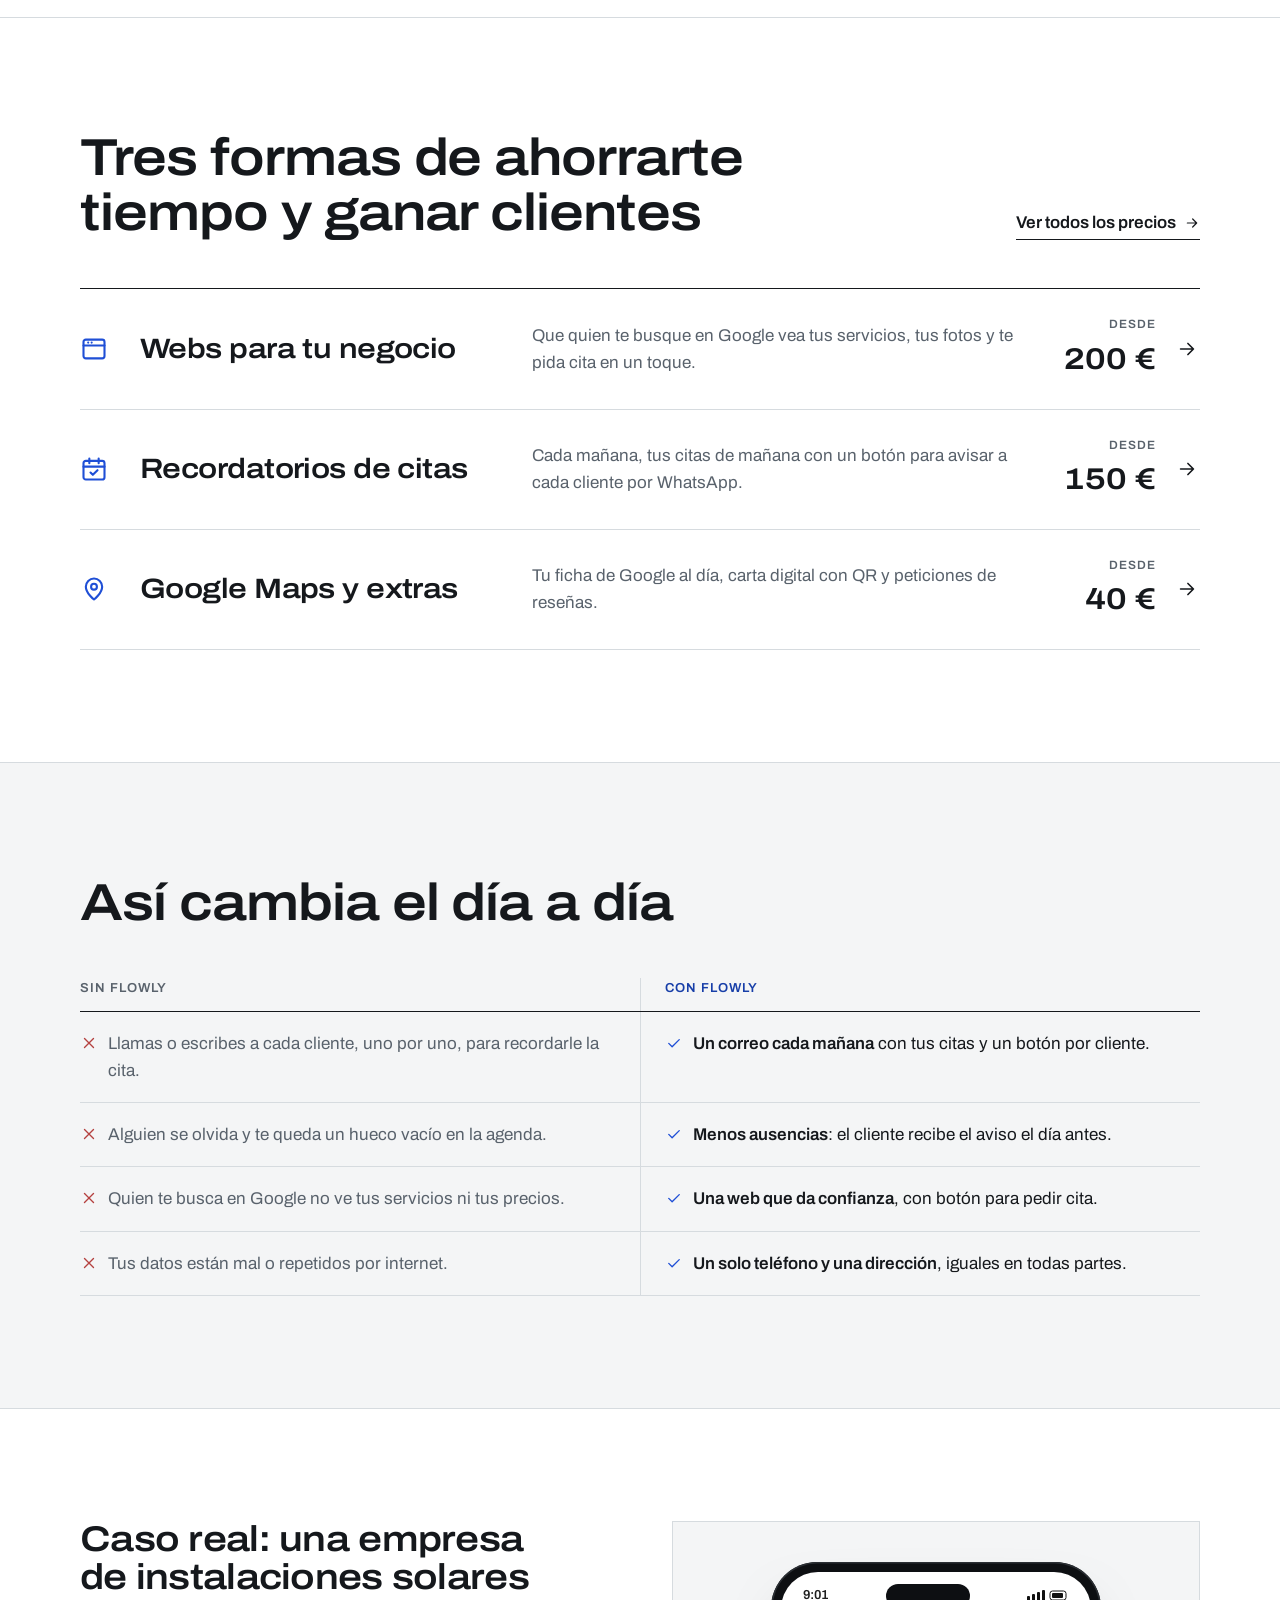
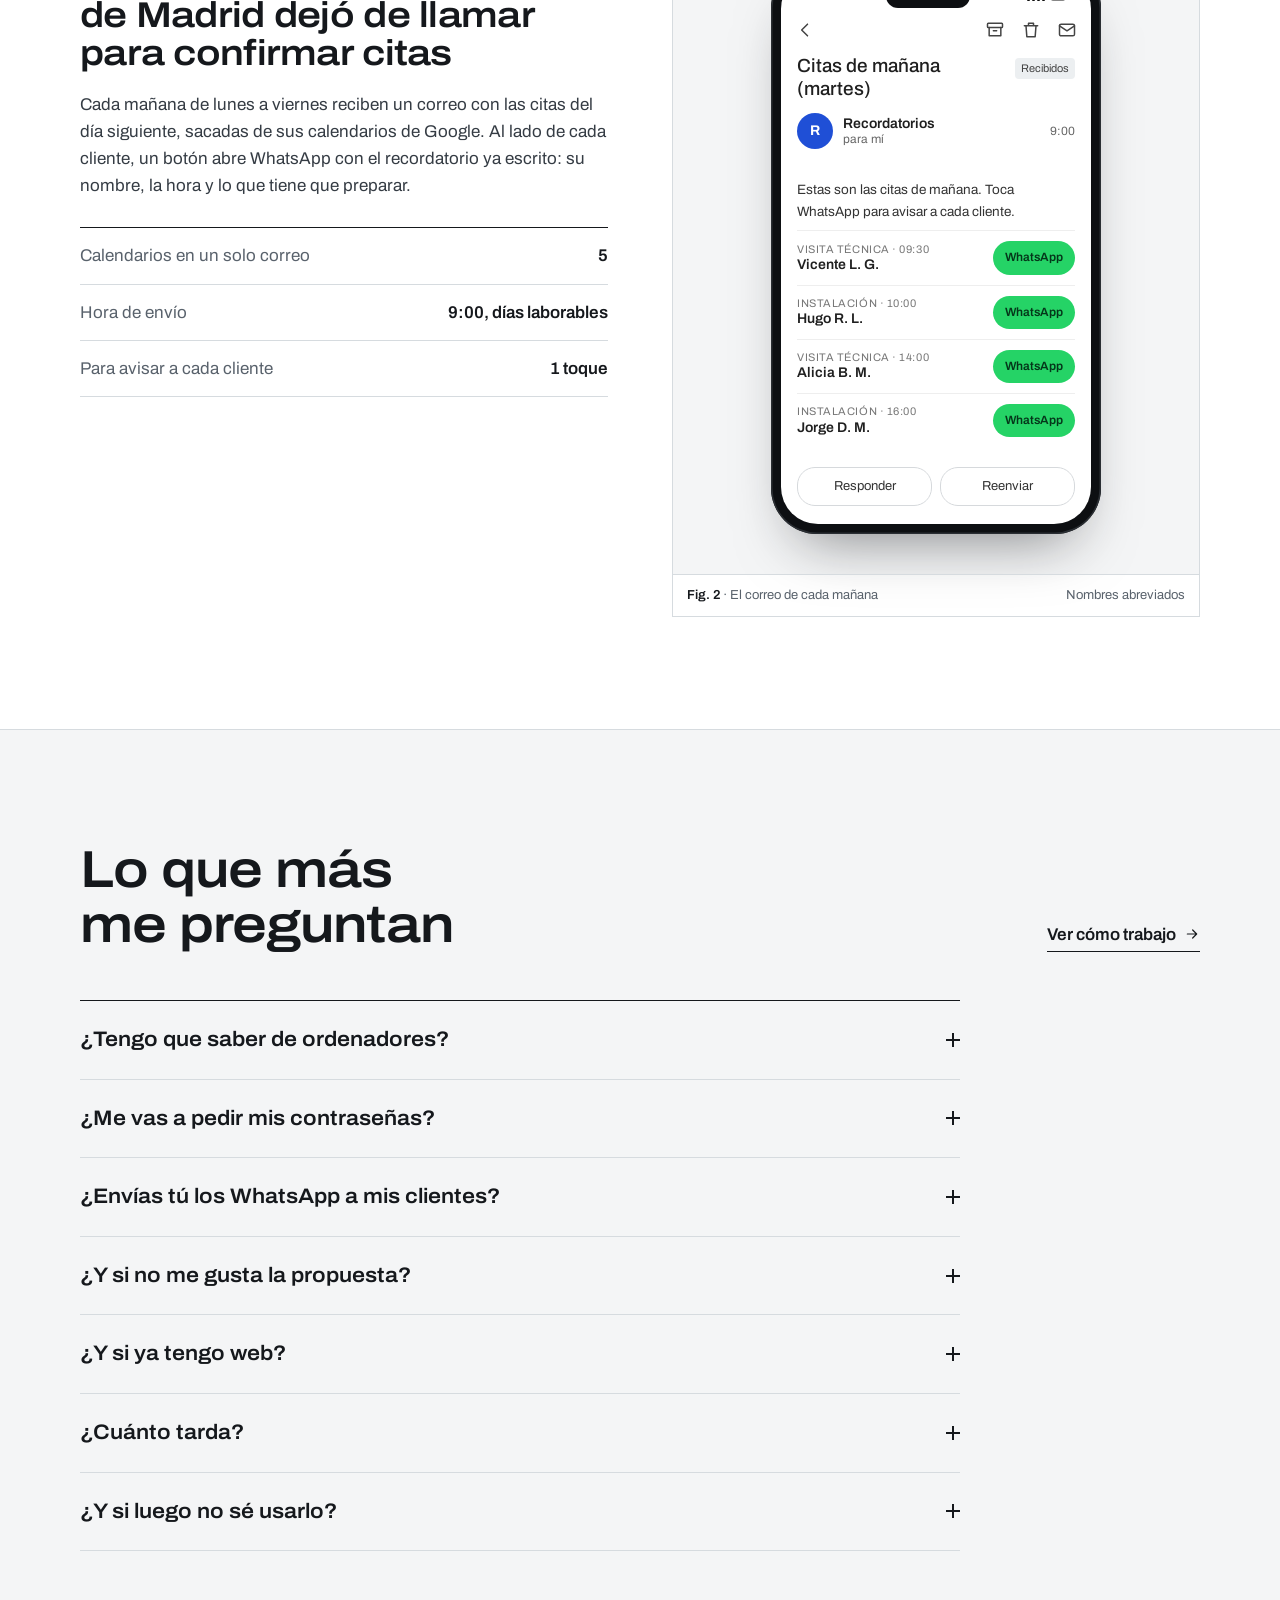
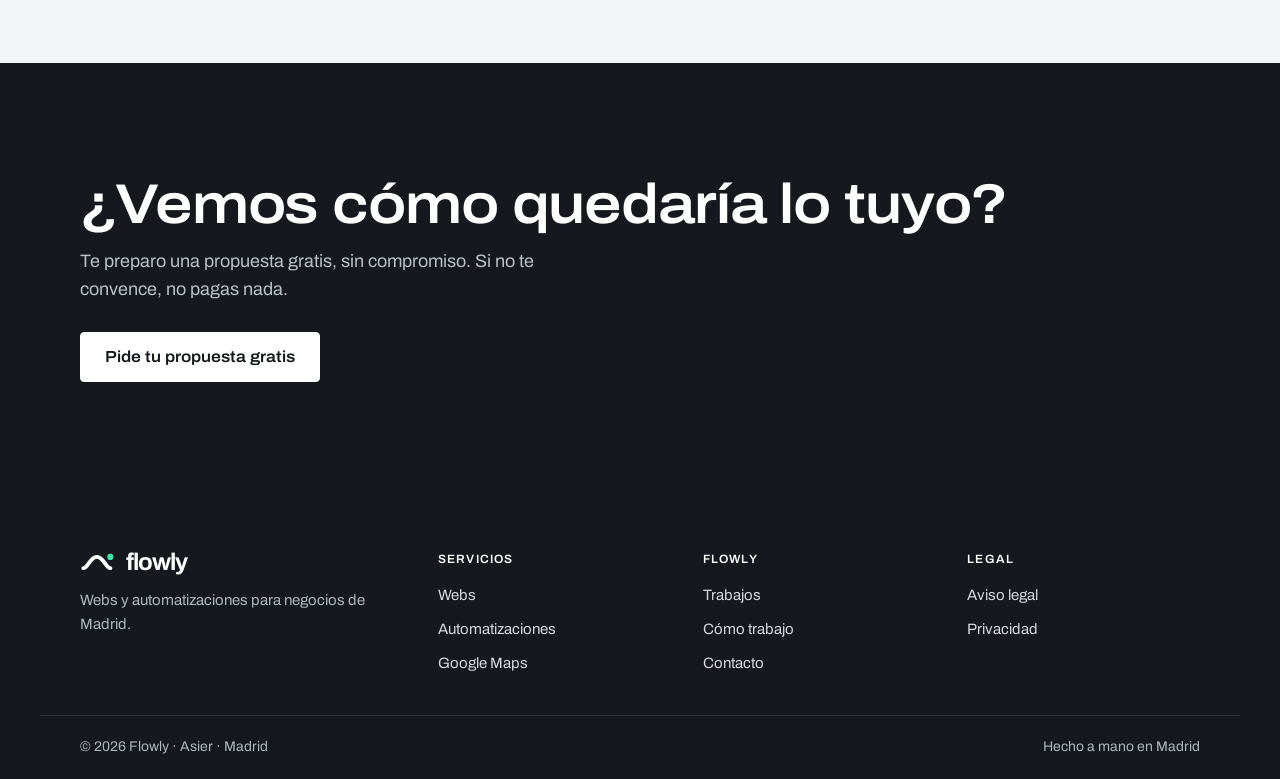
==== commit ad876924: "Caso real: el correo dentro de un móvil con app de correo Co-Authored-By: Claude Opus 5.5 <noreply@a" ====
--- a/index.html
+++ b/index.html
@@ -147,13 +147,7 @@
     </div>
     <figure class="fig">
       <div class="plate" aria-hidden="true">
-        <div class="mailbox">
-          <div class="mh"><b>Citas de mañana (martes)</b><small>Enviado a las 9:00</small></div>
-          <div class="mrow"><div><small>Visita técnica · 09:30</small><span>Vicente L. G.</span></div><span class="wabtn">WhatsApp</span></div>
-          <div class="mrow"><div><small>Instalación · 10:00</small><span>Hugo R. L.</span></div><span class="wabtn">WhatsApp</span></div>
-          <div class="mrow"><div><small>Visita técnica · 14:00</small><span>Alicia B. M.</span></div><span class="wabtn">WhatsApp</span></div>
-          <div class="mrow"><div><small>Instalación · 16:00</small><span>Jorge D. M.</span></div><span class="wabtn">WhatsApp</span></div>
-        </div>
+        <div class="pm"><div class="pm-s"><div class="pm-st"><span>9:01</span><i></i><svg viewBox="0 0 42 11" aria-hidden="true"><rect x="0" y="6" width="3" height="5" rx="1" fill="#111"/><rect x="5" y="4" width="3" height="7" rx="1" fill="#111"/><rect x="10" y="2" width="3" height="9" rx="1" fill="#111"/><rect x="15" y="0" width="3" height="11" rx="1" fill="#111"/><rect x="23" y="1" width="16" height="9" rx="2.5" fill="none" stroke="#111"/><rect x="25" y="3" width="11" height="5" rx="1" fill="#111"/></svg></div><div class="pm-bar"><svg viewBox="0 0 24 24" fill="none" stroke="currentColor" stroke-width="1.8" stroke-linecap="round" stroke-linejoin="round" aria-hidden="true"><path d="M15 5l-7 7 7 7"/></svg><span></span><svg viewBox="0 0 24 24" fill="none" stroke="currentColor" stroke-width="1.8" stroke-linecap="round" stroke-linejoin="round" aria-hidden="true"><rect x="3" y="4" width="18" height="5" rx="1"/><path d="M5 9v10h14V9M10 13h4"/></svg><svg viewBox="0 0 24 24" fill="none" stroke="currentColor" stroke-width="1.8" stroke-linecap="round" stroke-linejoin="round" aria-hidden="true"><path d="M4 7h16M9 7V4h6v3M6 7l1 13h10l1-13"/></svg><svg viewBox="0 0 24 24" fill="none" stroke="currentColor" stroke-width="1.8" stroke-linecap="round" stroke-linejoin="round" aria-hidden="true"><rect x="3" y="5" width="18" height="14" rx="2"/><path d="M3 7l9 6 9-6"/></svg></div><div class="pm-subj"><b>Citas de mañana (martes)</b><em>Recibidos</em></div><div class="pm-from"><span class="pm-av">R</span><div><b>Recordatorios</b><small>para mí</small></div><time>9:00</time></div><div class="pm-body"><p>Estas son las citas de mañana. Toca WhatsApp para avisar a cada cliente.</p><div class="pm-row"><div><small>Visita técnica · 09:30</small><span>Vicente L. G.</span></div><span class="pm-wa">WhatsApp</span></div><div class="pm-row"><div><small>Instalación · 10:00</small><span>Hugo R. L.</span></div><span class="pm-wa">WhatsApp</span></div><div class="pm-row"><div><small>Visita técnica · 14:00</small><span>Alicia B. M.</span></div><span class="pm-wa">WhatsApp</span></div><div class="pm-row"><div><small>Instalación · 16:00</small><span>Jorge D. M.</span></div><span class="pm-wa">WhatsApp</span></div></div><div class="pm-act"><span>Responder</span><span>Reenviar</span></div></div></div>
       </div>
       <figcaption><span><b>Fig. 2</b> · El correo de cada mañana</span><span>Nombres abreviados</span></figcaption>
     </figure>
--- a/assets/site.css
+++ b/assets/site.css
@@ -374,3 +374,32 @@
 .bub time{position:absolute;right:9px;bottom:4px;font-size:11px;color:#5b6670}
 @media (prefers-reduced-motion:no-preference){.chatfig.play .bub{opacity:0;animation:bubin .45s var(--ease) forwards}@keyframes bubin{from{opacity:0;transform:translateY(8px)}to{opacity:1;transform:none}}}
 .offer .price b{font-size:26px}
+
+/* ===== móvil con app de correo (caso real) ===== */
+.pm{width:100%;max-width:330px;margin-inline:auto;background:#0d0f12;border-radius:46px;padding:10px;box-shadow:0 30px 60px -28px rgba(21,24,28,.55),inset 0 0 0 1.5px #2a2e33}
+.pm-s{background:#fff;border-radius:37px;overflow:hidden;color:#1f1f1f;font-size:14px}
+.pm-st{display:flex;justify-content:space-between;align-items:center;padding:12px 22px 6px;font-size:13px;font-weight:600}
+.pm-st i{width:84px;height:24px;background:#0d0f12;border-radius:14px;display:block}
+.pm-st svg{width:42px;height:11px}
+.pm-bar{display:flex;align-items:center;gap:16px;padding:6px 14px 10px;color:#444}
+.pm-bar svg{width:20px;height:20px}
+.pm-bar span{flex:1}
+.pm-subj{padding:4px 16px 10px;display:flex;align-items:flex-start;gap:8px}
+.pm-subj b{font-size:19px;font-weight:500;line-height:1.25;flex:1}
+.pm-subj em{font-style:normal;font-size:11px;background:#eceff1;color:#444;border-radius:4px;padding:2px 6px;margin-top:4px}
+.pm-from{display:flex;align-items:center;gap:10px;padding:2px 16px 12px}
+.pm-av{width:36px;height:36px;border-radius:50%;background:#1f4fd6;color:#fff;display:grid;place-items:center;font-weight:700}
+.pm-from div{flex:1;line-height:1.25}
+.pm-from b{font-weight:600}
+.pm-from small{display:block;color:#666;font-size:12px}
+.pm-from time{font-size:12px;color:#666}
+.pm-body{padding:0 16px 14px}
+.pm-body p{font-size:13.5px;color:#333;margin-bottom:8px}
+.pm-row{display:flex;align-items:center;justify-content:space-between;gap:10px;padding:10px 0;border-top:1px solid #eee}
+.pm-row div{display:flex;flex-direction:column;line-height:1.3}
+.pm-row small{font-size:11px;letter-spacing:.05em;text-transform:uppercase;color:#777}
+.pm-row span{font-weight:600}
+.pm-wa{flex:none;background:#25d366;color:#05361a;font-size:12px;font-weight:700;border-radius:18px;padding:7px 12px}
+.pm-act{display:flex;gap:8px;padding:6px 16px 18px}
+.pm-act span{flex:1;text-align:center;border:1px solid #d6d9dc;border-radius:18px;padding:8px 0;font-size:13px;color:#333}
+@media (prefers-reduced-motion:no-preference){.fig.on .pm-row:nth-child(4) .pm-wa{animation:tap 2.4s 1.2s ease-in-out}@keyframes tap{0%,100%{transform:none}10%{transform:scale(.9)}20%{transform:scale(1.05)}30%{transform:none}}}
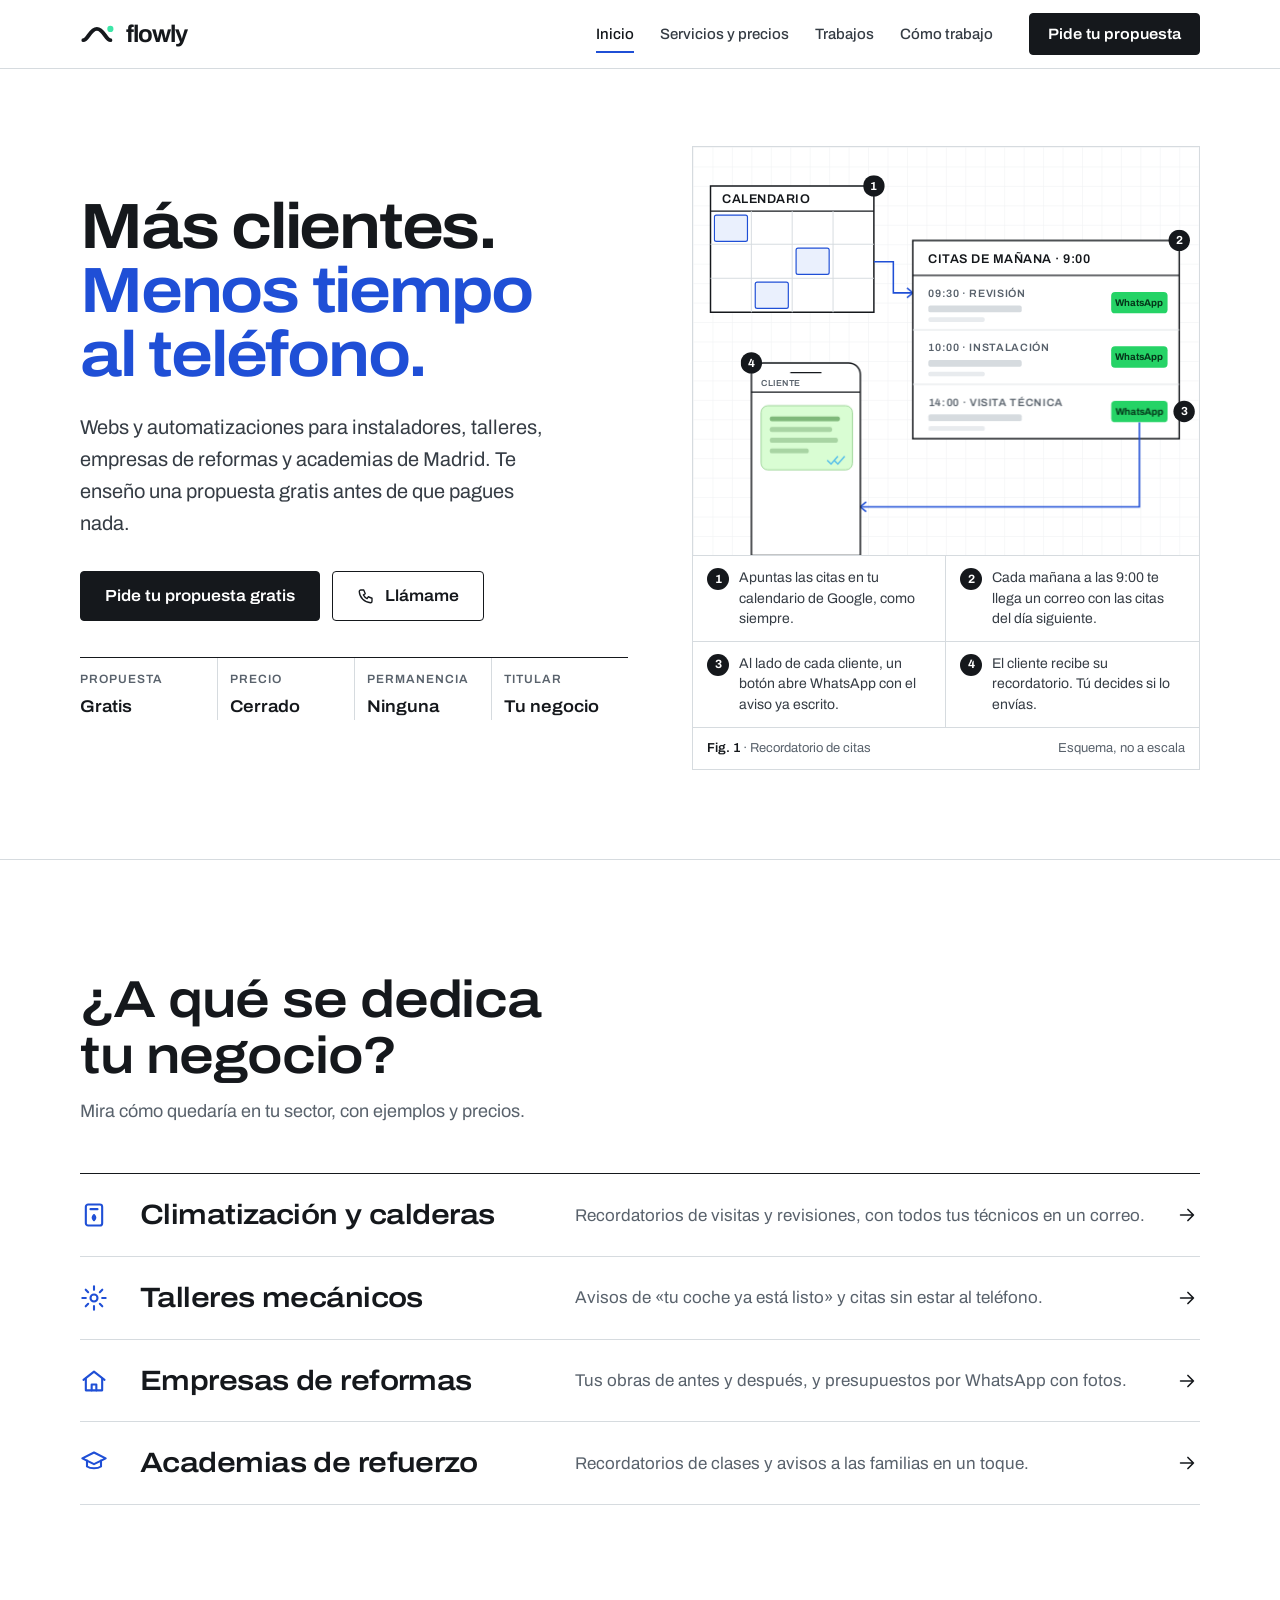
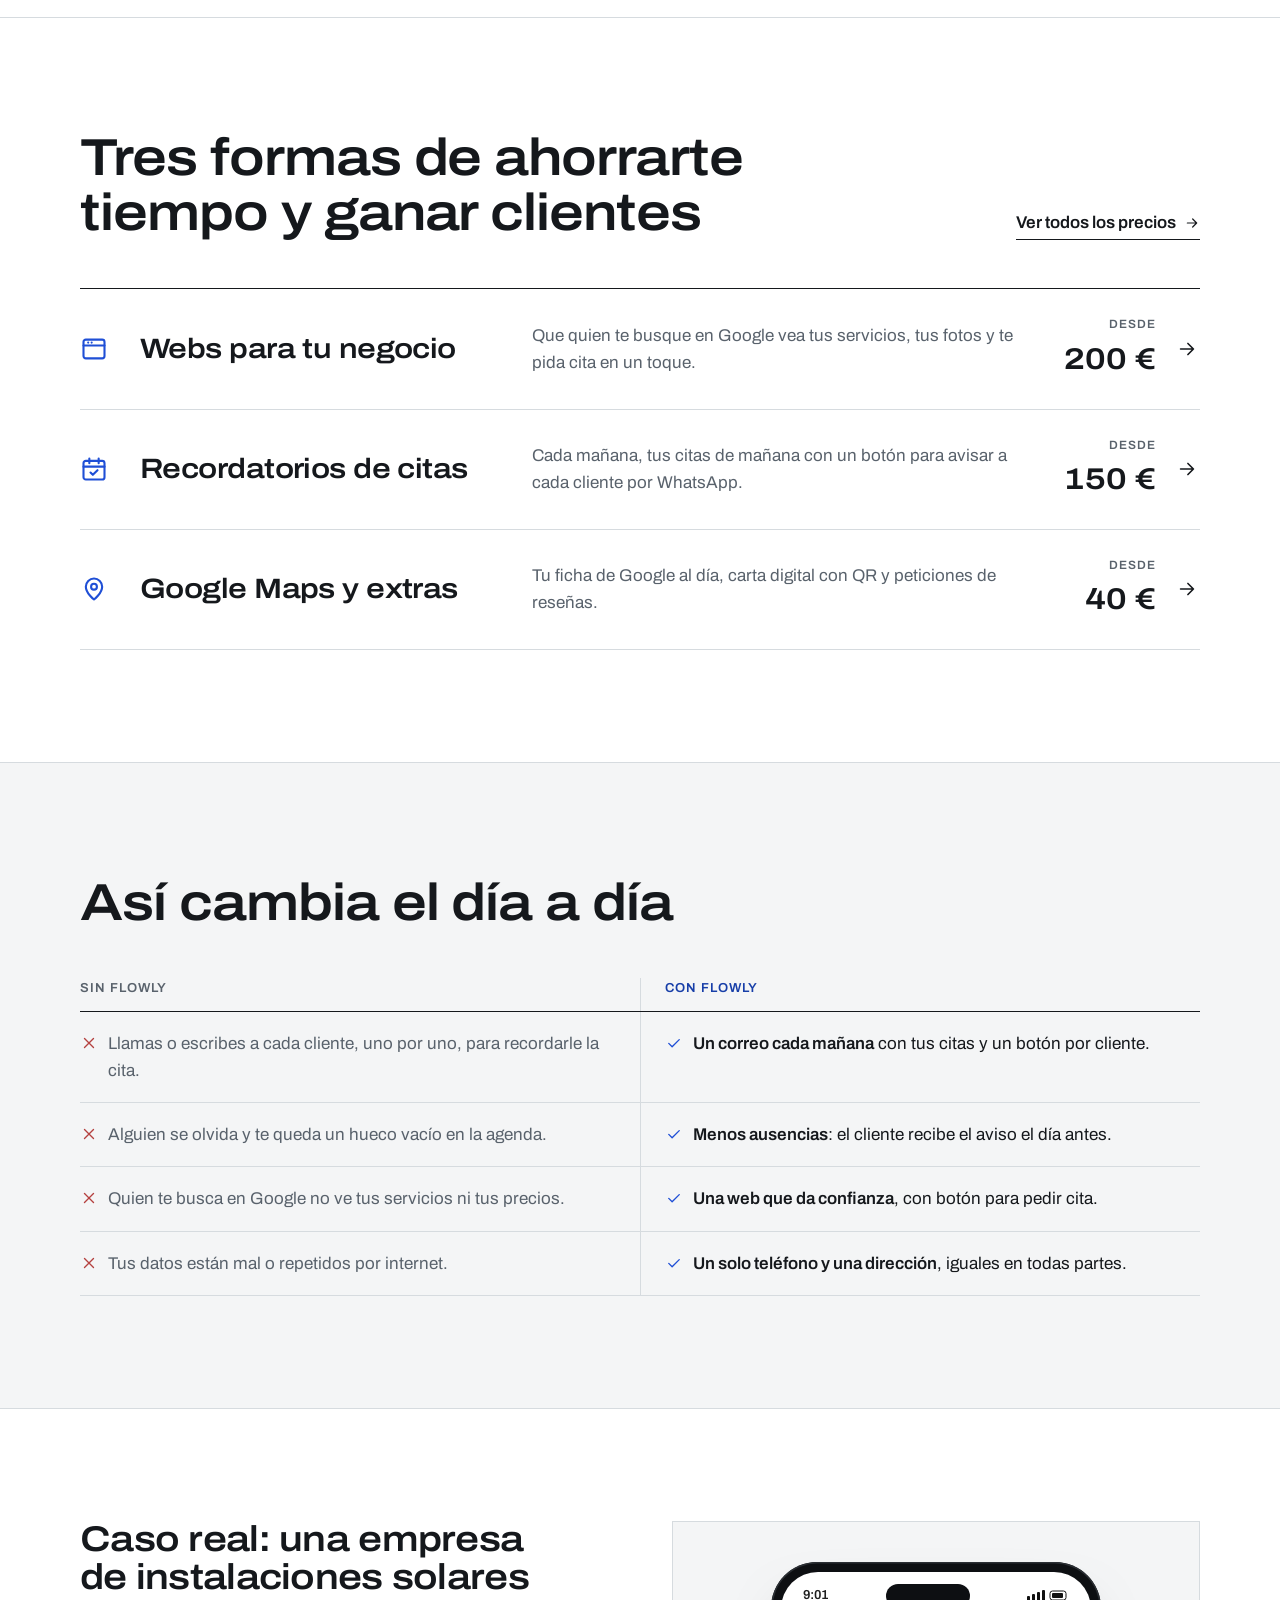
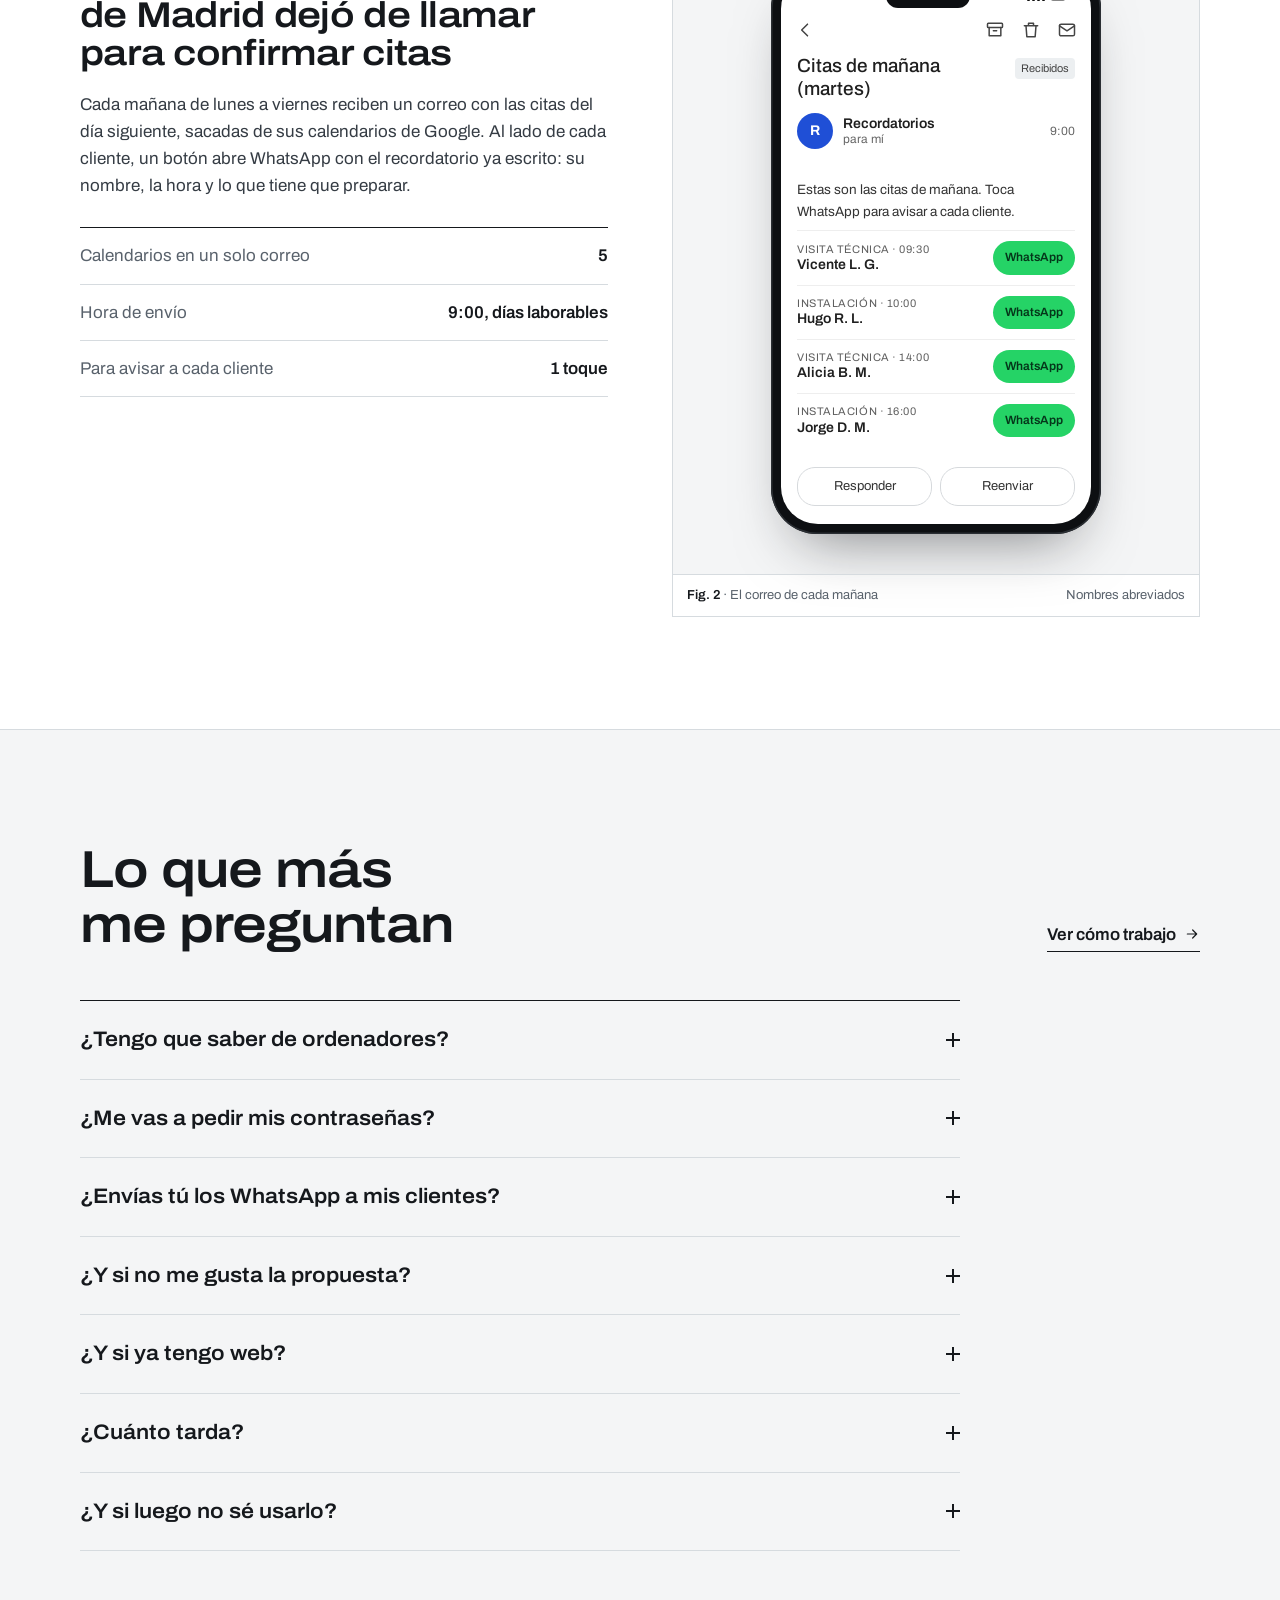
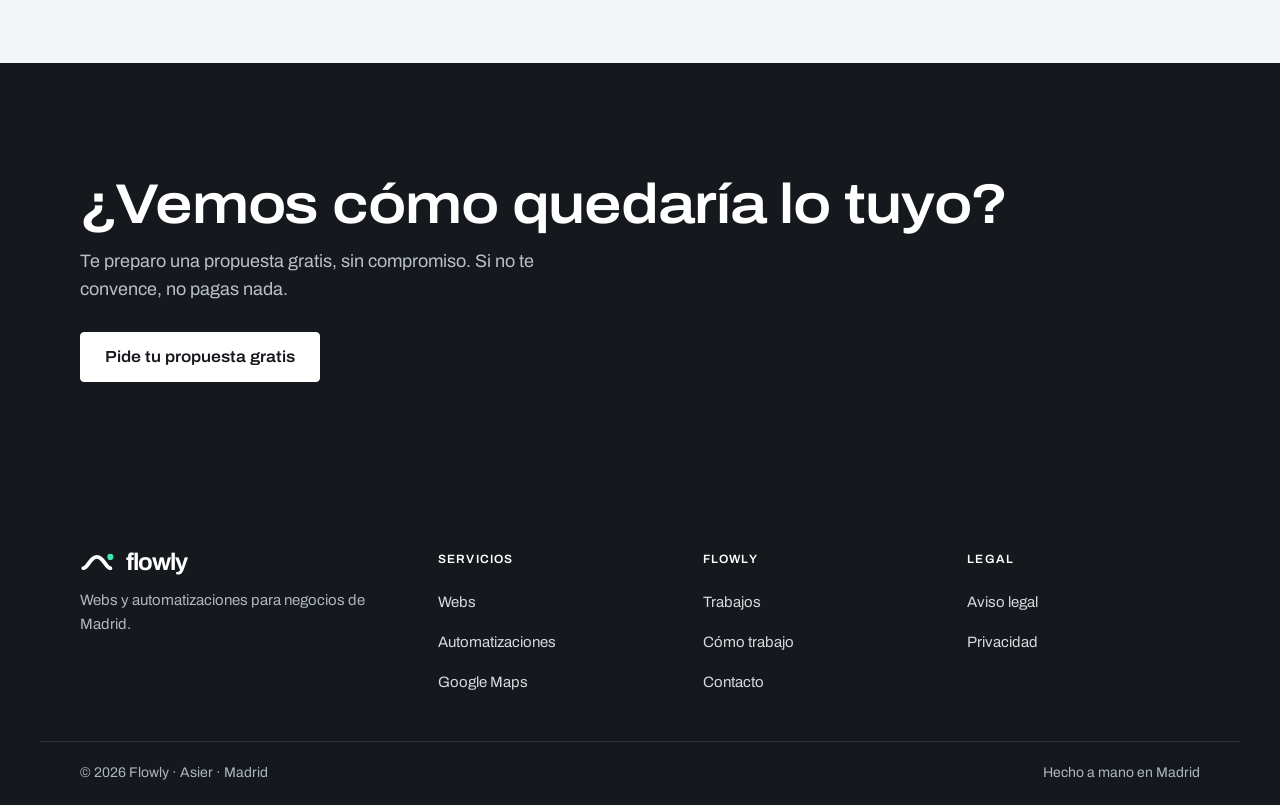
==== commit 16ac566b: "Letra servida desde la propia web, texto de cookies y detalles de la auditoría - Archivo en assets/f" ====
--- a/index.html
+++ b/index.html
@@ -18,9 +18,7 @@
 <link rel="manifest" href="/site.webmanifest">
 <script type="application/ld+json">{"@context": "https://schema.org", "@type": "ProfessionalService", "name": "Flowly", "url": "https://flowlydesign.es/", "description": "Webs y automatizaciones para negocios de Madrid.", "email": "flowlydesigns@gmail.com", "telephone": "+34644801005", "areaServed": "Madrid", "address": {"@type": "PostalAddress", "addressLocality": "Madrid", "addressCountry": "ES"}, "priceRange": "€€"}</script>
 <meta name="description" content="Flowly: webs y automatizaciones para negocios de Madrid. Propuesta gratis y precio cerrado.">
-<link rel="preconnect" href="https://fonts.googleapis.com">
-<link rel="preconnect" href="https://fonts.gstatic.com" crossorigin>
-<link rel="stylesheet" href="https://fonts.googleapis.com/css2?family=Archivo:wdth,wght@62..125,400..700&display=swap">
+<link rel="preload" href="/assets/fonts/archivo-latin.woff2" as="font" type="font/woff2" crossorigin>
 <link rel="stylesheet" href="/assets/site.css">
 </head>
 <body>
@@ -444,7 +442,7 @@
     <div><h2>Titular</h2><p>Esta web pertenece a Asier Coello (Flowly), con NIF 50370670A, con domicilio en Madrid. Contacto: flowlydesigns@gmail.com · +34 644 80 10 05.</p></div>
     <div><h2>Datos de contacto</h2><p>Los datos que envías por el formulario se usan solo para contestarte y preparar tu propuesta. No se ceden a terceros.</p></div>
     <div><h2>Tus derechos</h2><p>Puedes pedir en cualquier momento ver, corregir o borrar tus datos escribiendo a flowlydesigns@gmail.com.</p></div>
-    <div><h2>Cookies</h2><p>Esta web no usa cookies de seguimiento ni de publicidad.</p></div>
+    <div><h2>Cookies</h2><p>Esta web no usa cookies de ningún tipo y no guarda nada en tu navegador. Tampoco carga servicios de terceros: la letra y todo lo demás se sirven desde esta misma web. WhatsApp solo se abre si pulsas su botón.</p></div>
   </div></section>
 </div>
 </main>
--- a/assets/site.css
+++ b/assets/site.css
@@ -1,3 +1,5 @@
+@font-face{font-family:"Archivo";font-style:normal;font-weight:400 700;font-stretch:62% 125%;font-display:swap;src:url(/assets/fonts/archivo-latin.woff2) format("woff2");unicode-range:U+0000-00FF,U+0131,U+0152-0153,U+02BB-02BC,U+02C6,U+02DA,U+02DC,U+0304,U+0308,U+0329,U+2000-206F,U+20AC,U+2122,U+2191,U+2193,U+2212,U+2215,U+FEFF,U+FFFD}
+@font-face{font-family:"Archivo";font-style:normal;font-weight:400 700;font-stretch:62% 125%;font-display:swap;src:url(/assets/fonts/archivo-latin-ext.woff2) format("woff2");unicode-range:U+0100-02BA,U+02BD-02C5,U+02C7-02CC,U+02CE-02D7,U+02DD-02FF,U+0304,U+0308,U+0329,U+1D00-1DBF,U+1E00-1E9F,U+1EF2-1EFF,U+2020,U+20A0-20AB,U+20AD-20C4,U+2113,U+2C60-2C7F,U+A720-A7FF}
 /* Flowly · catálogo técnico: blanco, grafito, líneas finas y un azul de plano */
 :root{
   --paper:#ffffff; --sheet:#f4f5f6; --ink:#15181c; --ink-2:#353c44; --muted:#59626c;
@@ -397,9 +399,17 @@
 .pm-body p{font-size:13.5px;color:#333;margin-bottom:8px}
 .pm-row{display:flex;align-items:center;justify-content:space-between;gap:10px;padding:10px 0;border-top:1px solid #eee}
 .pm-row div{display:flex;flex-direction:column;line-height:1.3}
-.pm-row small{font-size:11px;letter-spacing:.05em;text-transform:uppercase;color:#777}
+.pm-row small{font-size:11px;letter-spacing:.05em;text-transform:uppercase;color:#5f5f5f}
 .pm-row span{font-weight:600}
 .pm-wa{flex:none;background:#25d366;color:#05361a;font-size:12px;font-weight:700;border-radius:18px;padding:7px 12px}
 .pm-act{display:flex;gap:8px;padding:6px 16px 18px}
 .pm-act span{flex:1;text-align:center;border:1px solid #d6d9dc;border-radius:18px;padding:8px 0;font-size:13px;color:#333}
 @media (prefers-reduced-motion:no-preference){.fig.on .pm-row:nth-child(4) .pm-wa{animation:tap 2.4s 1.2s ease-in-out}@keyframes tap{0%,100%{transform:none}10%{transform:scale(.9)}20%{transform:scale(1.05)}30%{transform:none}}}
+.range .price .mo{text-transform:none;letter-spacing:0;font-size:15px;font-weight:600;color:var(--ink-2);margin-top:2px}
+
+/* pie: enlaces más fáciles de pulsar */
+footer ul{gap:2px}
+footer ul a{display:inline-block;padding:7px 0}
+/* botón de WhatsApp: solo icono también en ordenador, para no tapar contenido */
+.fab{width:56px;height:56px;padding:0;justify-content:center}
+.fab span{position:absolute;width:1px;height:1px;overflow:hidden;clip:rect(0 0 0 0);white-space:nowrap}
